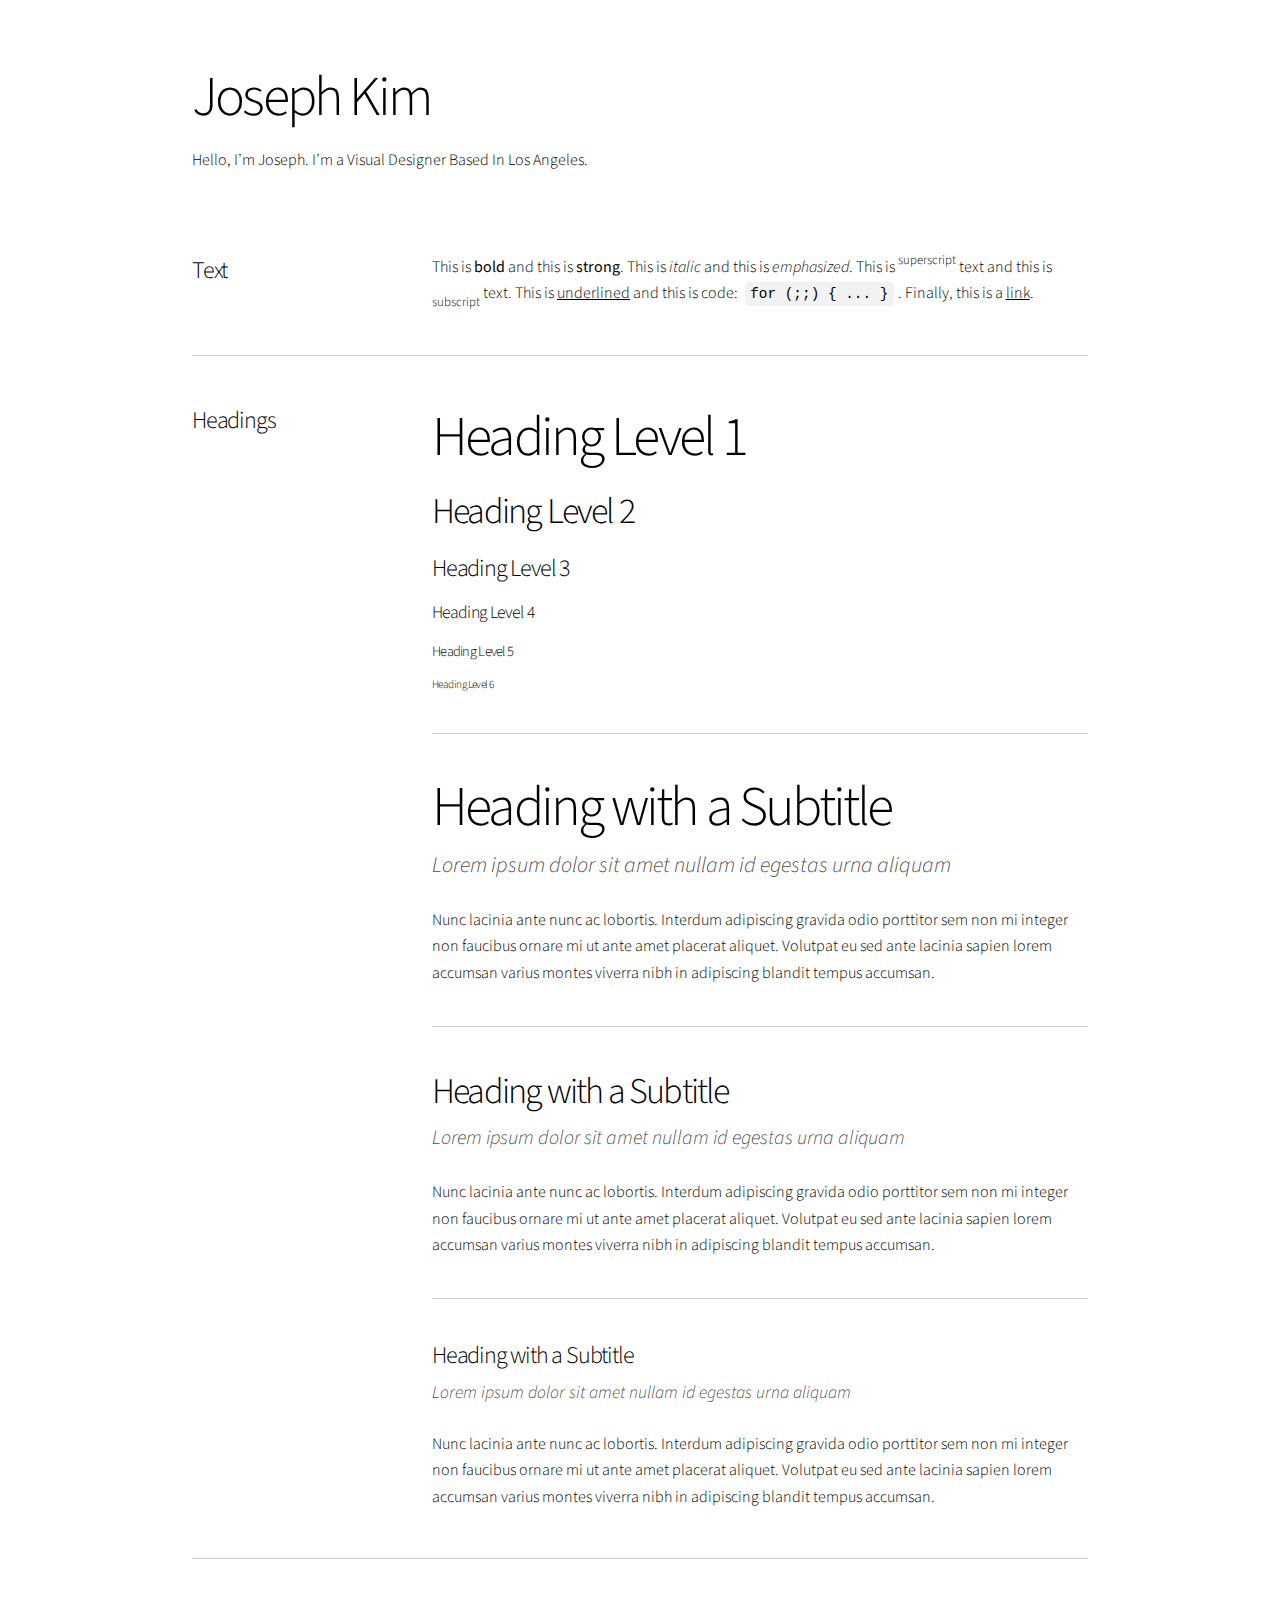
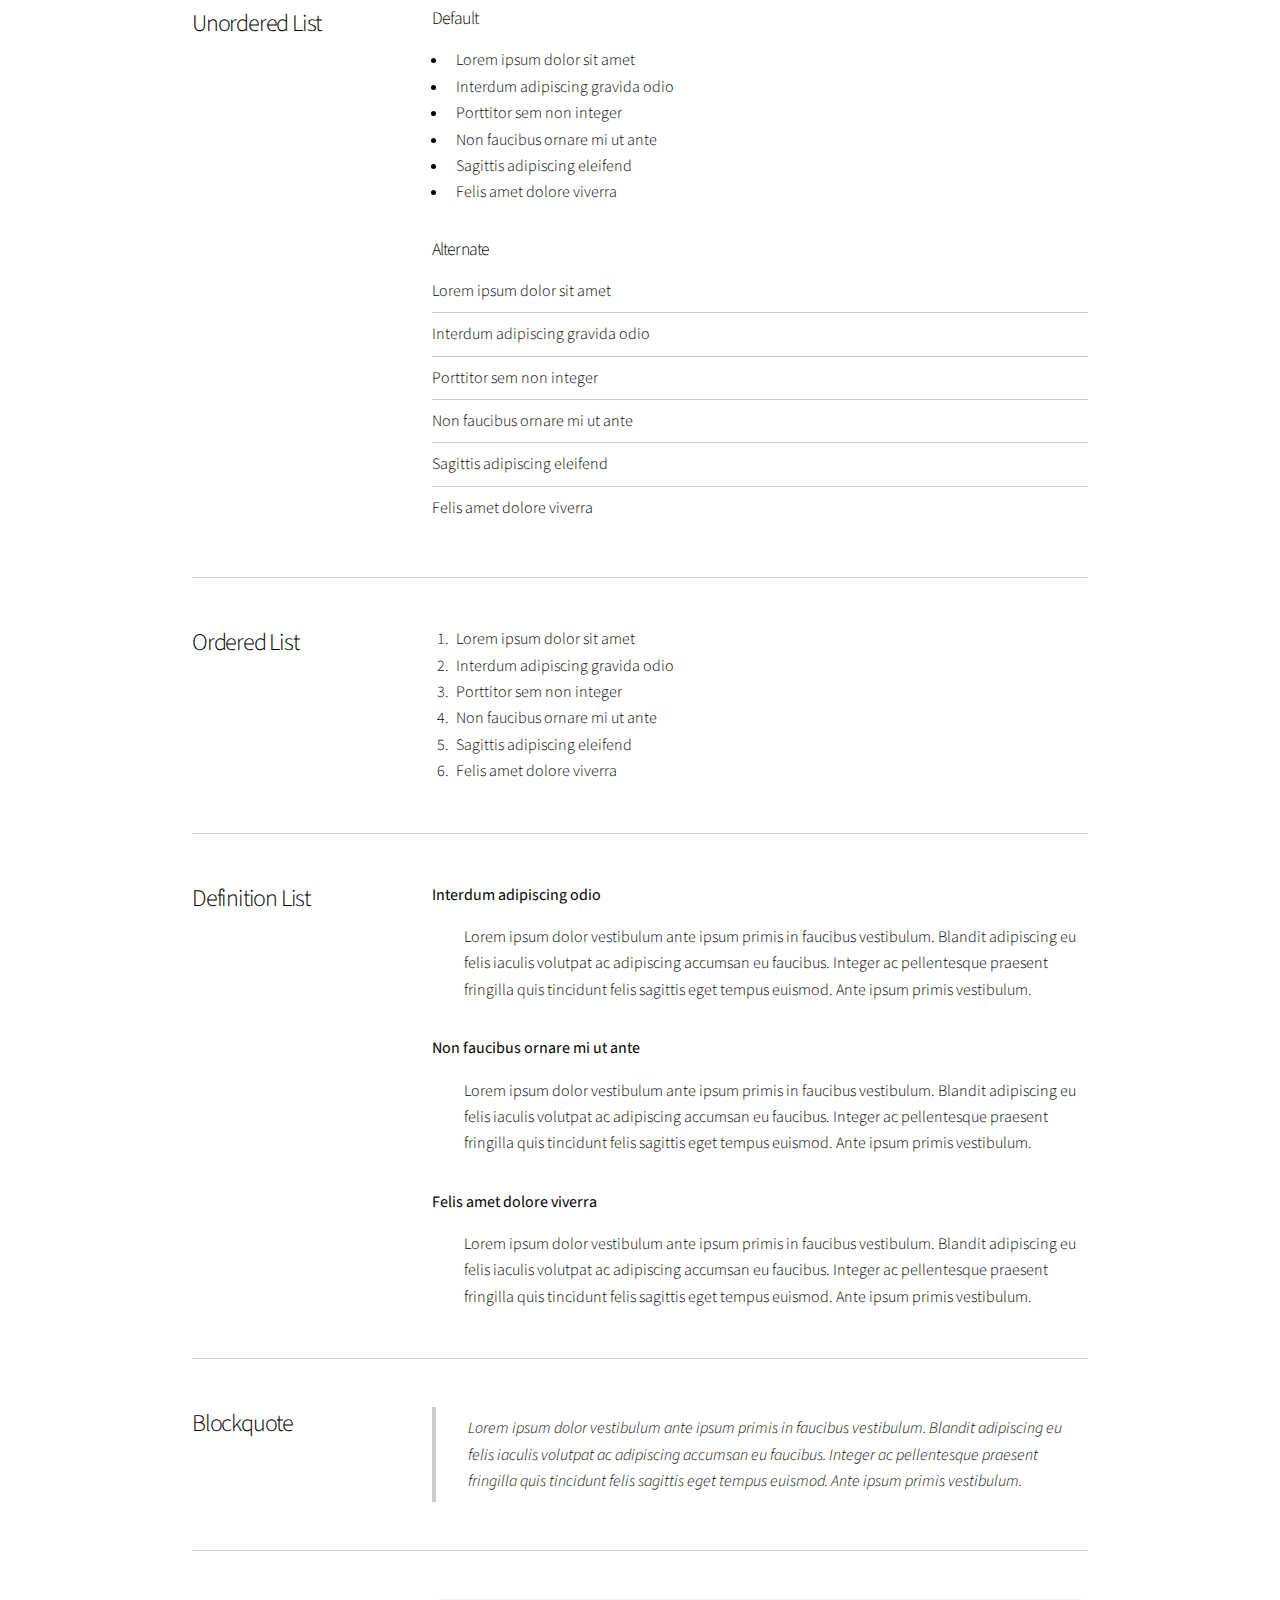
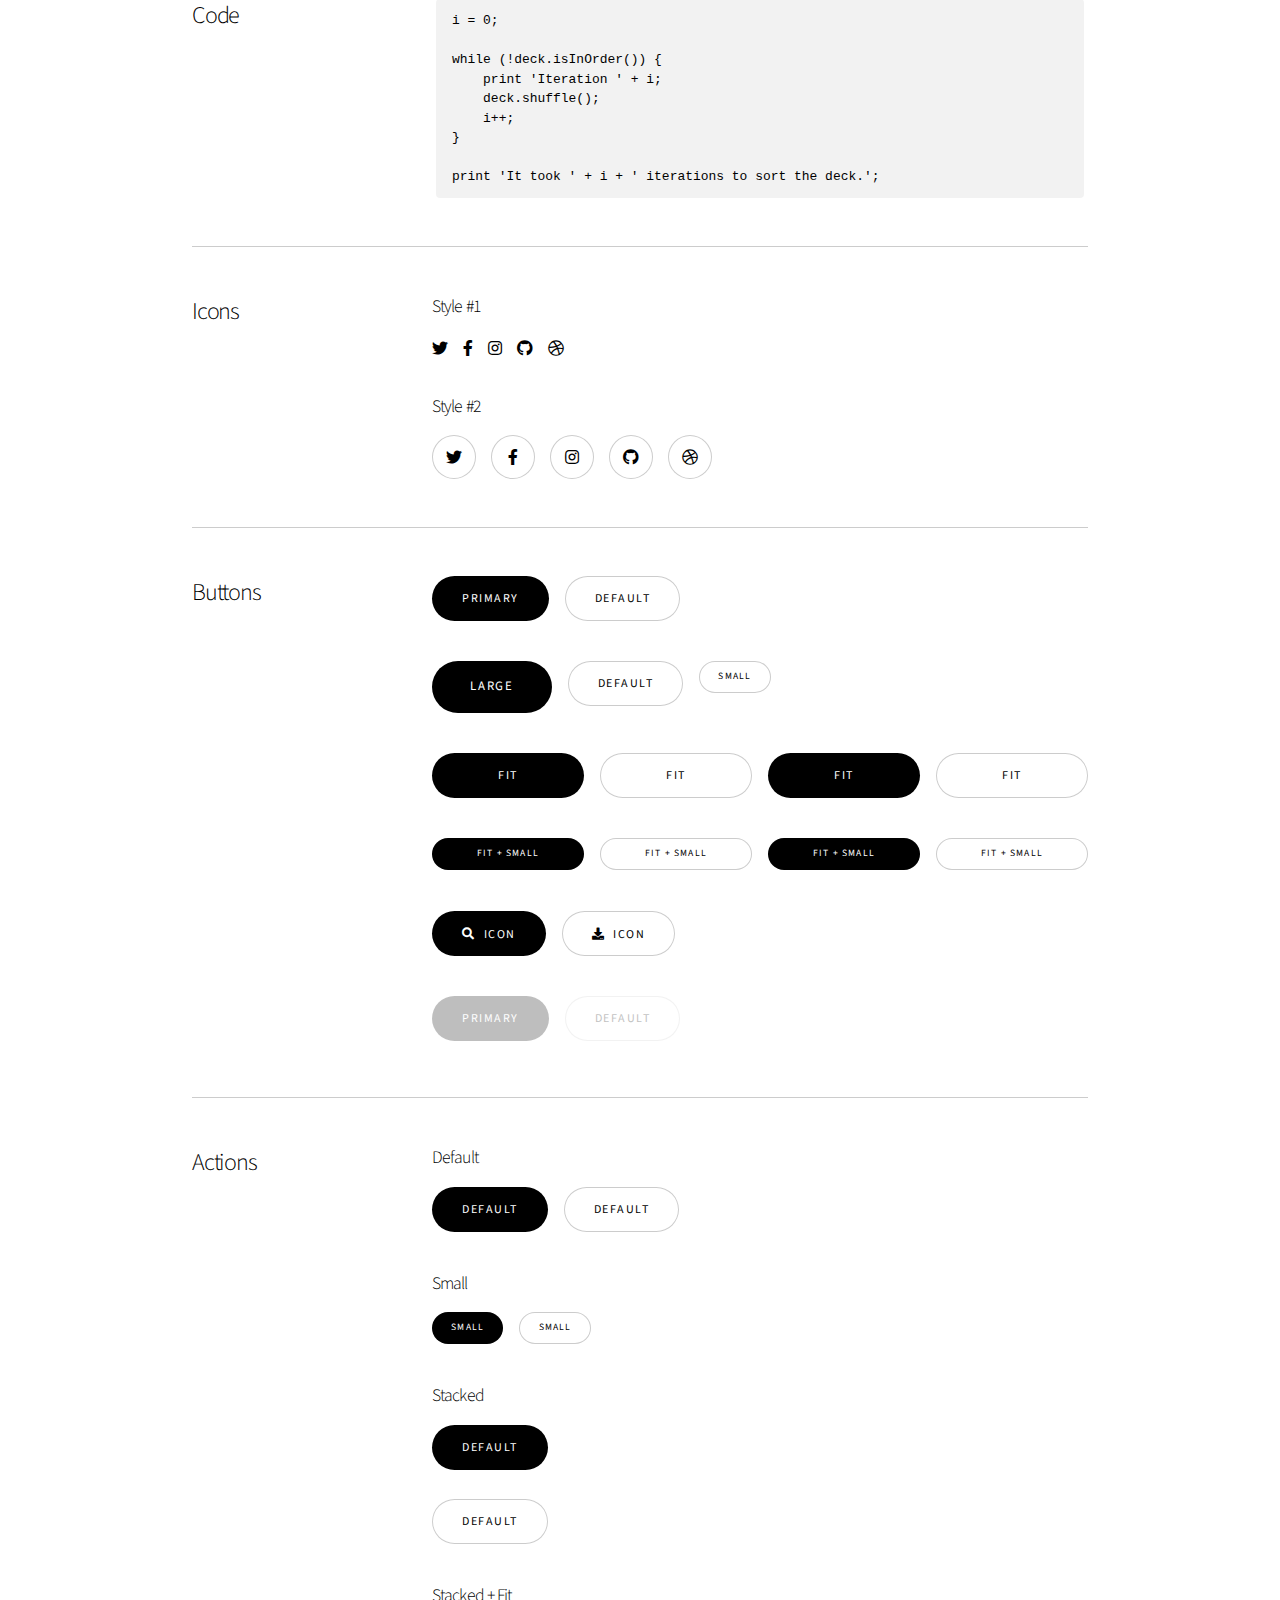
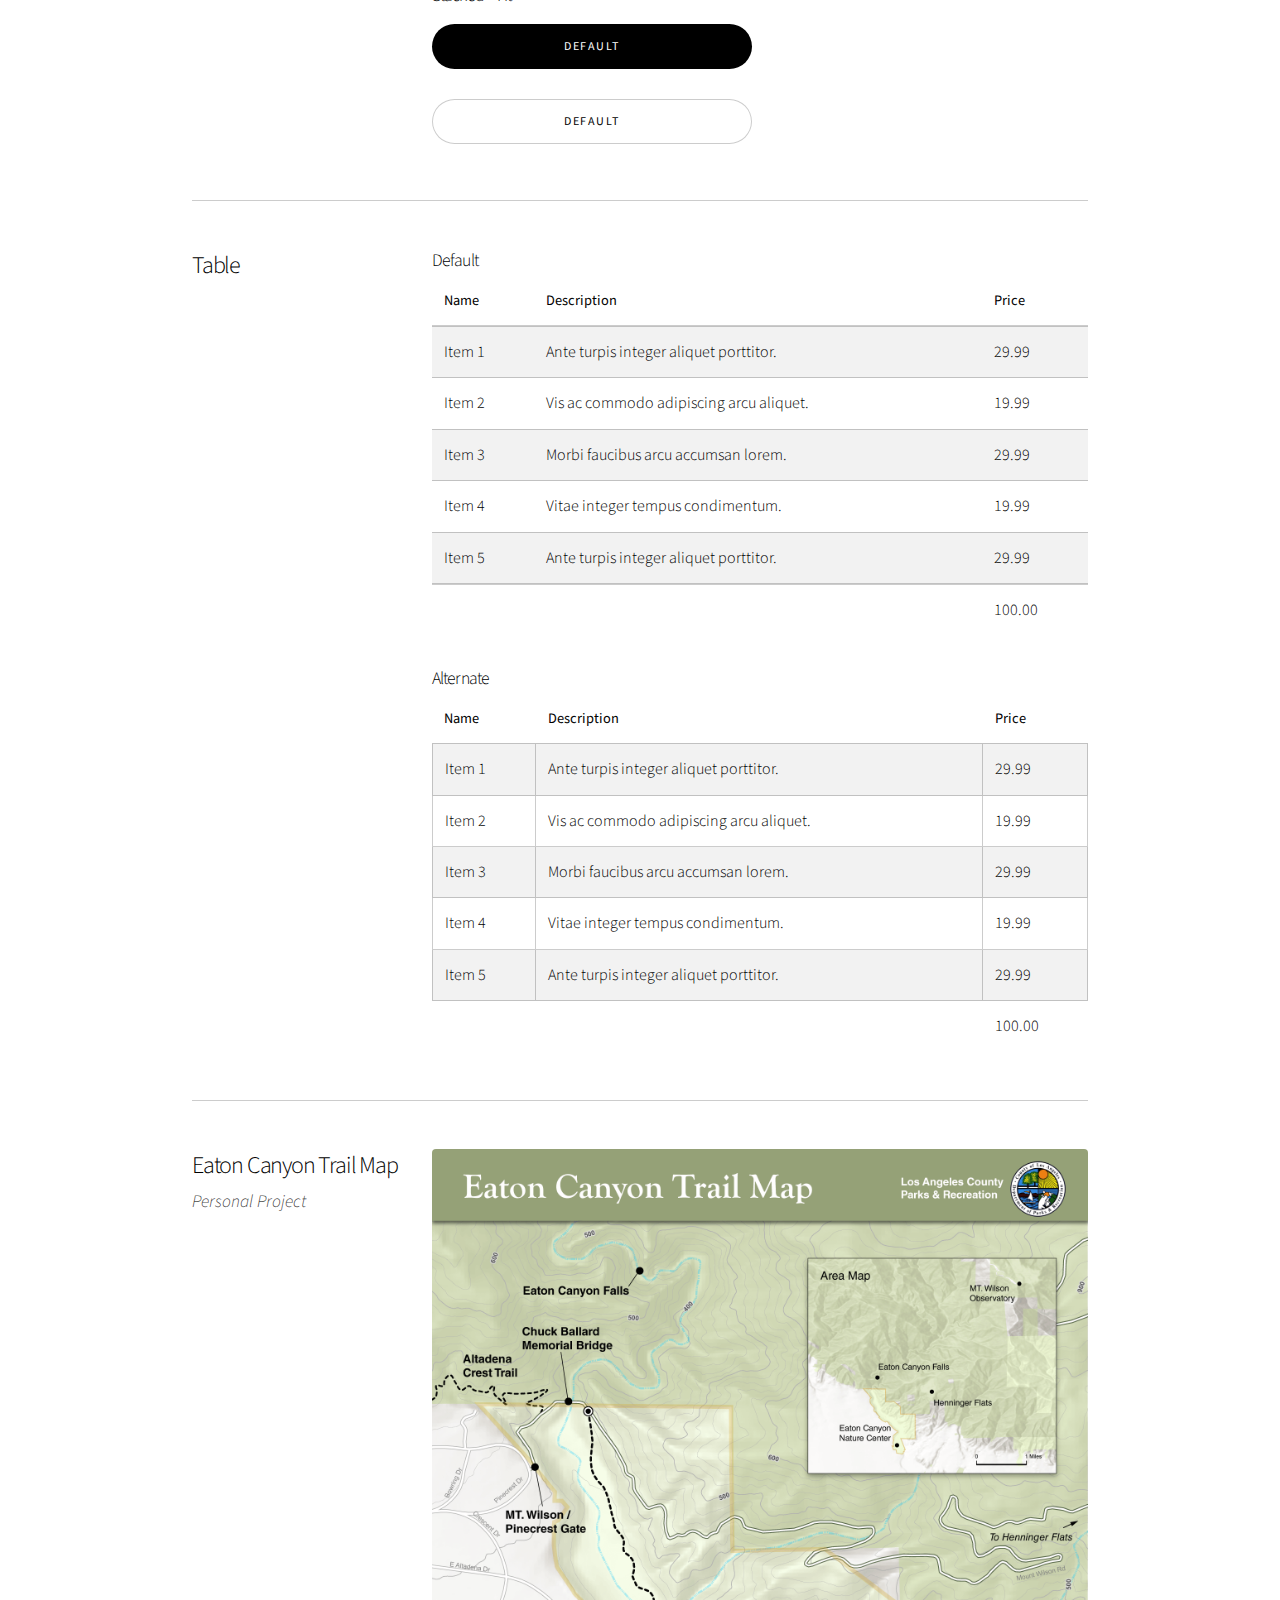
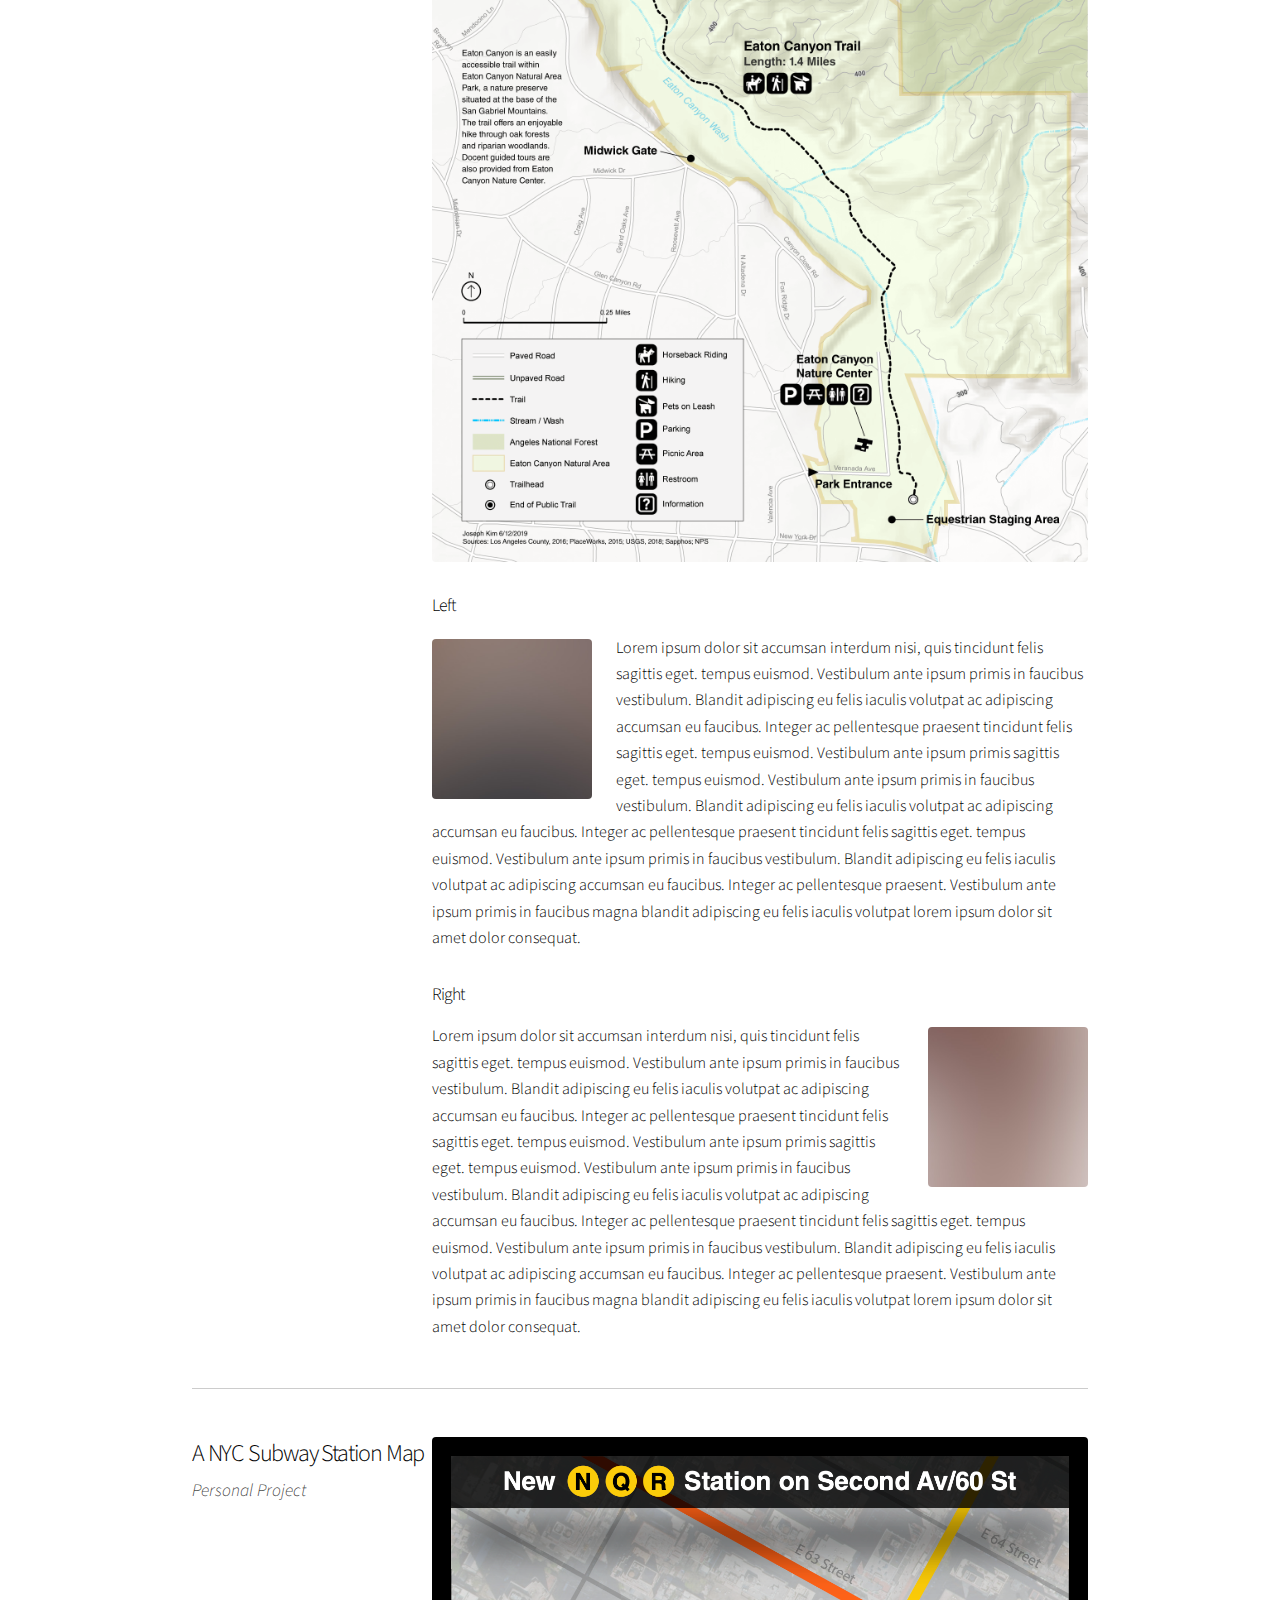
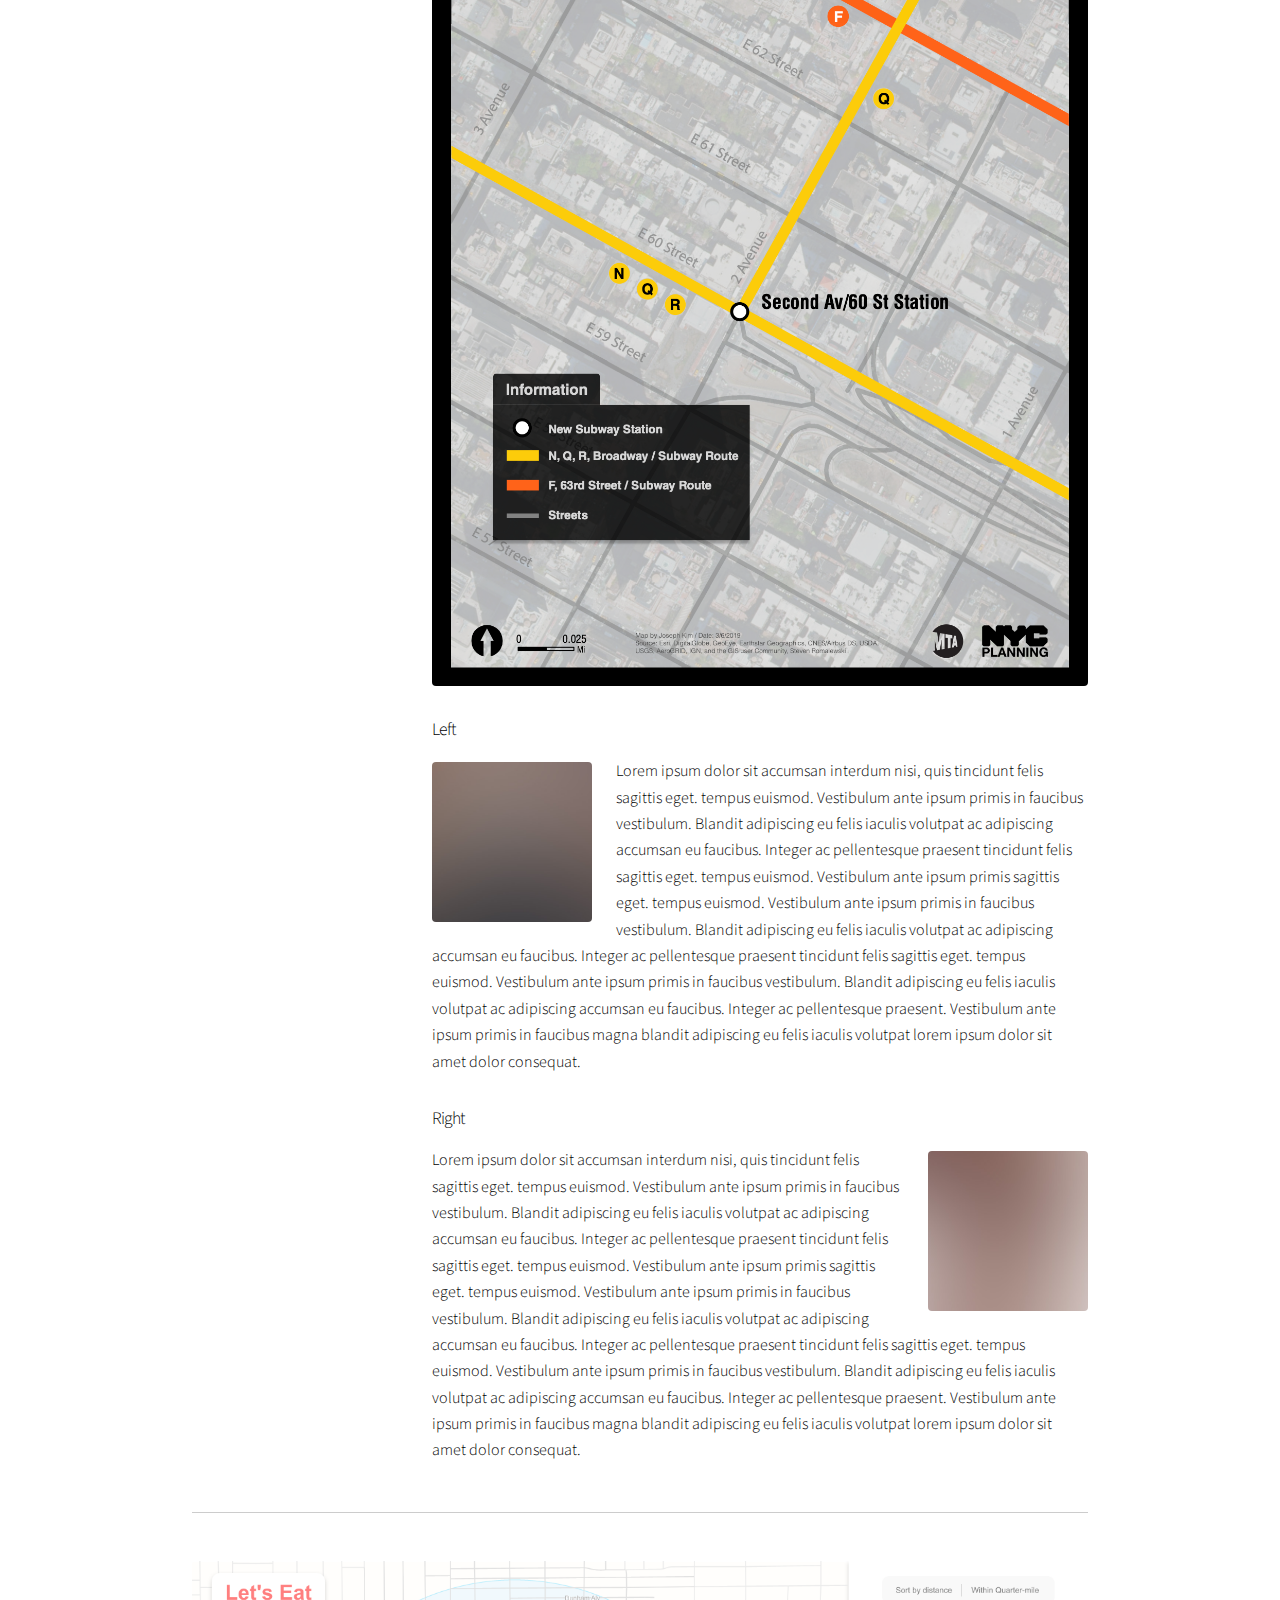
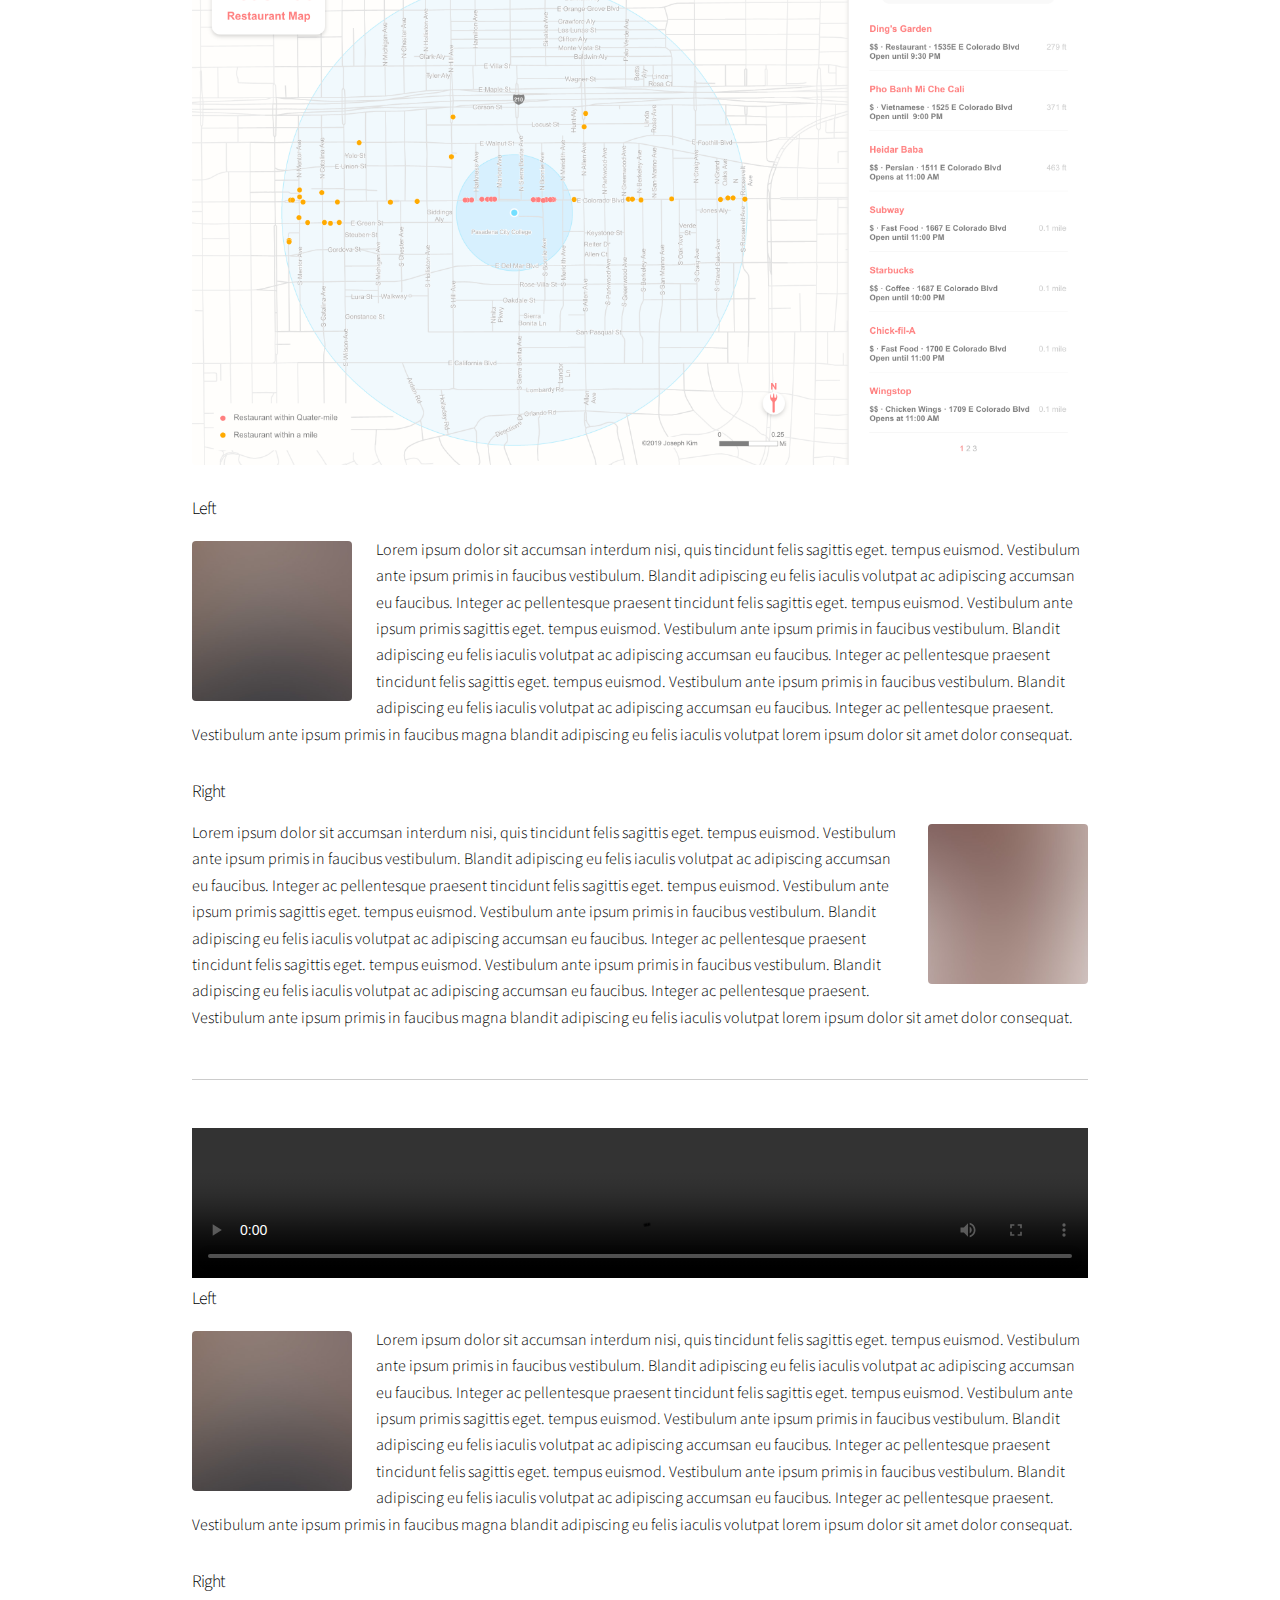
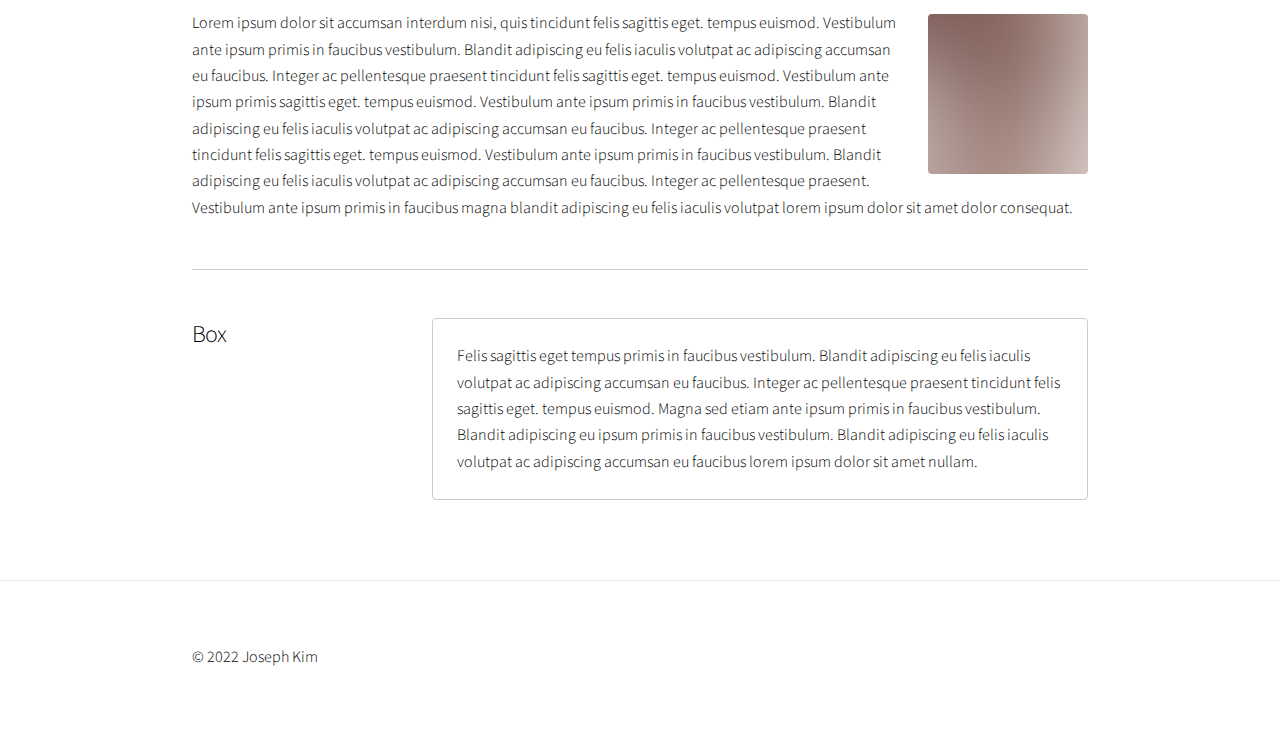
==== index.html @ 6fa75245 "update" ====
<!DOCTYPE HTML>
<!--
	Story by HTML5 UP
	html5up.net | @ajlkn
	Free for personal and commercial use under the CCA 3.0 license (html5up.net/license)
-->
<html>
	<head>
		<title>Joseph Kim</title>
		<meta charset="utf-8" />
		<meta name="viewport" content="width=device-width, initial-scale=1, user-scalable=no" />
		<link rel="stylesheet" href="assets/css/main.css" />
		<noscript><link rel="stylesheet" href="assets/css/noscript.css" /></noscript>
	</head>
	<body class="is-preload">

		<!-- Wrapper -->
			<div id="wrapper" class="divided">
				<!-- Seven -->
					<section class="wrapper style1 align-left">
						<div class="inner">
							<h1>Joseph Kim</h1>
							<p>Hello, I’m Joseph. I’m a Visual Designer Based In Los Angeles.</p>
							<div class="index align-left">

								<!-- Text -->
									<section>
										<header>
											<h3>Text</h3>
										</header>
										<div class="content">

											<p>This is <b>bold</b> and this is <strong>strong</strong>. This is <i>italic</i> and this is <em>emphasized</em>.
											This is <sup>superscript</sup> text and this is <sub>subscript</sub> text.
											This is <u>underlined</u> and this is code: <code>for (;;) { ... }</code>.
											Finally, this is a <a href="#">link</a>.</p>

										</div>
									</section>

								<!-- Heading -->
									<section>
										<header>
											<h3>Headings</h3>
										</header>
										<div class="content">

											<h1>Heading Level 1</h1>
											<h2>Heading Level 2</h2>
											<h3>Heading Level 3</h3>
											<h4>Heading Level 4</h4>
											<h5>Heading Level 5</h5>
											<h6>Heading Level 6</h6>

											<hr>

											<header>
												<h1>Heading with a Subtitle</h1>
												<p>Lorem ipsum dolor sit amet nullam id egestas urna aliquam</p>
											</header>
											<p>Nunc lacinia ante nunc ac lobortis. Interdum adipiscing gravida odio porttitor sem non mi integer non faucibus ornare mi ut ante amet placerat aliquet. Volutpat eu sed ante lacinia sapien lorem accumsan varius montes viverra nibh in adipiscing blandit tempus accumsan.</p>

											<hr>

											<header>
												<h2>Heading with a Subtitle</h2>
												<p>Lorem ipsum dolor sit amet nullam id egestas urna aliquam</p>
											</header>
											<p>Nunc lacinia ante nunc ac lobortis. Interdum adipiscing gravida odio porttitor sem non mi integer non faucibus ornare mi ut ante amet placerat aliquet. Volutpat eu sed ante lacinia sapien lorem accumsan varius montes viverra nibh in adipiscing blandit tempus accumsan.</p>

											<hr>

											<header>
												<h3>Heading with a Subtitle</h3>
												<p>Lorem ipsum dolor sit amet nullam id egestas urna aliquam</p>
											</header>
											<p>Nunc lacinia ante nunc ac lobortis. Interdum adipiscing gravida odio porttitor sem non mi integer non faucibus ornare mi ut ante amet placerat aliquet. Volutpat eu sed ante lacinia sapien lorem accumsan varius montes viverra nibh in adipiscing blandit tempus accumsan.</p>

										</div>
									</section>

								<!-- Unordered List -->
									<section>
										<header>
											<h3>Unordered List</h3>
										</header>
										<div class="content">

											<h4>Default</h4>
											<ul>
												<li>Lorem ipsum dolor sit amet</li>
												<li>Interdum adipiscing gravida odio</li>
												<li>Porttitor sem non integer</li>
												<li>Non faucibus ornare mi ut ante</li>
												<li>Sagittis adipiscing eleifend</li>
												<li>Felis amet dolore viverra</li>
											</ul>

											<h4>Alternate</h4>
											<ul class="alt">
												<li>Lorem ipsum dolor sit amet</li>
												<li>Interdum adipiscing gravida odio</li>
												<li>Porttitor sem non integer</li>
												<li>Non faucibus ornare mi ut ante</li>
												<li>Sagittis adipiscing eleifend</li>
												<li>Felis amet dolore viverra</li>
											</ul>

										</div>
									</section>

								<!-- Ordered List -->
									<section>
										<header>
											<h3>Ordered List</h3>
										</header>
										<div class="content">

											<ol>
												<li>Lorem ipsum dolor sit amet</li>
												<li>Interdum adipiscing gravida odio</li>
												<li>Porttitor sem non integer</li>
												<li>Non faucibus ornare mi ut ante</li>
												<li>Sagittis adipiscing eleifend</li>
												<li>Felis amet dolore viverra</li>
											</ol>

										</div>
									</section>

								<!-- Definition List -->
									<section>
										<header>
											<h3>Definition List</h3>
										</header>
										<div class="content">

											<dl>
												<dt>Interdum adipiscing odio</dt>
												<dd>
													<p>Lorem ipsum dolor vestibulum ante ipsum primis in faucibus vestibulum. Blandit adipiscing eu felis iaculis volutpat ac adipiscing accumsan eu faucibus. Integer ac pellentesque praesent fringilla quis tincidunt felis sagittis eget tempus euismod. Ante ipsum primis vestibulum.</p>
												</dd>
												<dt>Non faucibus ornare mi ut ante</dt>
												<dd>
													<p>Lorem ipsum dolor vestibulum ante ipsum primis in faucibus vestibulum. Blandit adipiscing eu felis iaculis volutpat ac adipiscing accumsan eu faucibus. Integer ac pellentesque praesent fringilla quis tincidunt felis sagittis eget tempus euismod. Ante ipsum primis vestibulum.</p>
												</dd>
												<dt>Felis amet dolore viverra</dt>
												<dd>
													<p>Lorem ipsum dolor vestibulum ante ipsum primis in faucibus vestibulum. Blandit adipiscing eu felis iaculis volutpat ac adipiscing accumsan eu faucibus. Integer ac pellentesque praesent fringilla quis tincidunt felis sagittis eget tempus euismod. Ante ipsum primis vestibulum.</p>
												</dd>
											</dl>

										</div>
									</section>

								<!-- Blockquote -->
									<section>
										<header>
											<h3>Blockquote</h3>
										</header>
										<div class="content">

											<blockquote>Lorem ipsum dolor vestibulum ante ipsum primis in faucibus vestibulum. Blandit adipiscing eu felis iaculis volutpat ac adipiscing accumsan eu faucibus. Integer ac pellentesque praesent fringilla quis tincidunt felis sagittis eget tempus euismod. Ante ipsum primis vestibulum.</blockquote>

										</div>
									</section>

								<!-- Code -->
									<section>
										<header>
											<h3>Code</h3>
										</header>
										<div class="content">

											<pre><code>i = 0;

while (!deck.isInOrder()) {
    print 'Iteration ' + i;
    deck.shuffle();
    i++;
}

print 'It took ' + i + ' iterations to sort the deck.';
</code></pre>

										</div>
									</section>

								<!-- Icons -->
									<section>
										<header>
											<h3>Icons</h3>
										</header>
										<div class="content">

											<h4>Style #1</h4>
											<ul class="icons">
												<li><a href="#" class="icon brands style1 fa-twitter"><span class="label">Twitter</span></a></li>
												<li><a href="#" class="icon brands style1 fa-facebook-f"><span class="label">Facebook</span></a></li>
												<li><a href="#" class="icon brands style1 fa-instagram"><span class="label">Instagram</span></a></li>
												<li><a href="#" class="icon brands style1 fa-github"><span class="label">Github</span></a></li>
												<li><a href="#" class="icon brands style1 fa-dribbble"><span class="label">Dribbble</span></a></li>
											</ul>

											<h4>Style #2</h4>
											<ul class="icons">
												<li><a href="#" class="icon brands style2 fa-twitter"><span class="label">Twitter</span></a></li>
												<li><a href="#" class="icon brands style2 fa-facebook-f"><span class="label">Facebook</span></a></li>
												<li><a href="#" class="icon brands style2 fa-instagram"><span class="label">Instagram</span></a></li>
												<li><a href="#" class="icon brands style2 fa-github"><span class="label">Github</span></a></li>
												<li><a href="#" class="icon brands style2 fa-dribbble"><span class="label">Dribbble</span></a></li>
											</ul>

										</div>
									</section>

								<!-- Buttons -->
									<section>
										<header>
											<h3>Buttons</h3>
										</header>
										<div class="content">

											<ul class="actions">
												<li><a href="#" class="button primary">Primary</a></li>
												<li><a href="#" class="button">Default</a></li>
											</ul>
											<ul class="actions">
												<li><a href="#" class="button primary large">Large</a></li>
												<li><a href="#" class="button">Default</a></li>
												<li><a href="#" class="button small">Small</a></li>
											</ul>
											<ul class="actions fit">
												<li><a href="#" class="button primary fit">Fit</a></li>
												<li><a href="#" class="button fit">Fit</a></li>
												<li><a href="#" class="button primary fit">Fit</a></li>
												<li><a href="#" class="button fit">Fit</a></li>
											</ul>
											<ul class="actions fit small">
												<li><a href="#" class="button primary fit small">Fit + Small</a></li>
												<li><a href="#" class="button fit small">Fit + Small</a></li>
												<li><a href="#" class="button primary fit small">Fit + Small</a></li>
												<li><a href="#" class="button fit small">Fit + Small</a></li>
											</ul>
											<ul class="actions">
												<li><a href="#" class="button primary icon solid fa-search">Icon</a></li>
												<li><a href="#" class="button icon solid fa-download">Icon</a></li>
											</ul>
											<ul class="actions">
												<li><span class="button primary disabled">Primary</span></li>
												<li><span class="button disabled">Default</span></li>
											</ul>

										</div>
									</section>

								<!-- Actions -->
									<section>
										<header>
											<h3>Actions</h3>
										</header>
										<div class="content">

											<h4>Default</h4>
											<ul class="actions">
												<li><a href="#" class="button primary">Default</a></li>
												<li><a href="#" class="button">Default</a></li>
											</ul>

											<h4>Small</h4>
											<ul class="actions small">
												<li><a href="#" class="button primary small">Small</a></li>
												<li><a href="#" class="button small">Small</a></li>
											</ul>

											<h4>Stacked</h4>
											<ul class="actions stacked">
												<li><a href="#" class="button primary">Default</a></li>
												<li><a href="#" class="button">Default</a></li>
											</ul>

											<h4>Stacked + Fit</h4>
											<ul class="actions stacked">
												<li><a href="#" class="button primary fit">Default</a></li>
												<li><a href="#" class="button fit">Default</a></li>
											</ul>

										</div>
									</section>
								<!-- Table -->
									<section>
										<header>
											<h3>Table</h3>
										</header>
										<div class="content">

											<h4>Default</h4>
											<div class="table-wrapper">
												<table>
													<thead>
														<tr>
															<th>Name</th>
															<th>Description</th>
															<th>Price</th>
														</tr>
													</thead>
													<tbody>
														<tr>
															<td>Item 1</td>
															<td>Ante turpis integer aliquet porttitor.</td>
															<td>29.99</td>
														</tr>
														<tr>
															<td>Item 2</td>
															<td>Vis ac commodo adipiscing arcu aliquet.</td>
															<td>19.99</td>
														</tr>
														<tr>
															<td>Item 3</td>
															<td> Morbi faucibus arcu accumsan lorem.</td>
															<td>29.99</td>
														</tr>
														<tr>
															<td>Item 4</td>
															<td>Vitae integer tempus condimentum.</td>
															<td>19.99</td>
														</tr>
														<tr>
															<td>Item 5</td>
															<td>Ante turpis integer aliquet porttitor.</td>
															<td>29.99</td>
														</tr>
													</tbody>
													<tfoot>
														<tr>
															<td colspan="2"></td>
															<td>100.00</td>
														</tr>
													</tfoot>
												</table>
											</div>

											<h4>Alternate</h4>
											<div class="table-wrapper">
												<table class="alt">
													<thead>
														<tr>
															<th>Name</th>
															<th>Description</th>
															<th>Price</th>
														</tr>
													</thead>
													<tbody>
														<tr>
															<td>Item 1</td>
															<td>Ante turpis integer aliquet porttitor.</td>
															<td>29.99</td>
														</tr>
														<tr>
															<td>Item 2</td>
															<td>Vis ac commodo adipiscing arcu aliquet.</td>
															<td>19.99</td>
														</tr>
														<tr>
															<td>Item 3</td>
															<td> Morbi faucibus arcu accumsan lorem.</td>
															<td>29.99</td>
														</tr>
														<tr>
															<td>Item 4</td>
															<td>Vitae integer tempus condimentum.</td>
															<td>19.99</td>
														</tr>
														<tr>
															<td>Item 5</td>
															<td>Ante turpis integer aliquet porttitor.</td>
															<td>29.99</td>
														</tr>
													</tbody>
													<tfoot>
														<tr>
															<td colspan="2"></td>
															<td>100.00</td>
														</tr>
													</tfoot>
												</table>
											</div>

										</div>
									</section>

								<!-- Images 1 -->
									<section>
										<header>
											<h3>Eaton Canyon Trail Map</h3>
											<p>Personal Project</p>
										</header>
										<div class="content">
											<span class="image fit"><img src="images/Eaton_Canyon.png" alt=""></span>

											<h4>Left</h4>
											<p><span class="image left"><img src="images/pic01.jpg" alt=""></span>Lorem ipsum dolor sit accumsan interdum nisi, quis tincidunt felis sagittis eget. tempus euismod. Vestibulum ante ipsum primis in faucibus vestibulum. Blandit adipiscing eu felis iaculis volutpat ac adipiscing accumsan eu faucibus. Integer ac pellentesque praesent tincidunt felis sagittis eget. tempus euismod. Vestibulum ante ipsum primis sagittis eget. tempus euismod. Vestibulum ante ipsum primis in faucibus vestibulum. Blandit adipiscing eu felis iaculis volutpat ac adipiscing accumsan eu faucibus. Integer ac pellentesque praesent tincidunt felis sagittis eget. tempus euismod. Vestibulum ante ipsum primis in faucibus vestibulum. Blandit adipiscing eu felis iaculis volutpat ac adipiscing accumsan eu faucibus. Integer ac pellentesque praesent. Vestibulum ante ipsum primis in faucibus magna blandit adipiscing eu felis iaculis volutpat lorem ipsum dolor sit amet dolor consequat.</p>

											<h4>Right</h4>
											<p><span class="image right"><img src="images/pic02.jpg" alt=""></span>Lorem ipsum dolor sit accumsan interdum nisi, quis tincidunt felis sagittis eget. tempus euismod. Vestibulum ante ipsum primis in faucibus vestibulum. Blandit adipiscing eu felis iaculis volutpat ac adipiscing accumsan eu faucibus. Integer ac pellentesque praesent tincidunt felis sagittis eget. tempus euismod. Vestibulum ante ipsum primis sagittis eget. tempus euismod. Vestibulum ante ipsum primis in faucibus vestibulum. Blandit adipiscing eu felis iaculis volutpat ac adipiscing accumsan eu faucibus. Integer ac pellentesque praesent tincidunt felis sagittis eget. tempus euismod. Vestibulum ante ipsum primis in faucibus vestibulum. Blandit adipiscing eu felis iaculis volutpat ac adipiscing accumsan eu faucibus. Integer ac pellentesque praesent. Vestibulum ante ipsum primis in faucibus magna blandit adipiscing eu felis iaculis volutpat lorem ipsum dolor sit amet dolor consequat.</p>
										</div>
									</section>
									<!-- Images 2 -->
									<section>
										<header>
											<h3>A NYC Subway Station Map</h3>
											<p>Personal Project</p>
										</header>
										<div class="content">
											<span class="image fit"><img src="images/NYC_Subyway.png" alt=""></span>

											<h4>Left</h4>
											<p><span class="image left"><img src="images/pic01.jpg" alt=""></span>Lorem ipsum dolor sit accumsan interdum nisi, quis tincidunt felis sagittis eget. tempus euismod. Vestibulum ante ipsum primis in faucibus vestibulum. Blandit adipiscing eu felis iaculis volutpat ac adipiscing accumsan eu faucibus. Integer ac pellentesque praesent tincidunt felis sagittis eget. tempus euismod. Vestibulum ante ipsum primis sagittis eget. tempus euismod. Vestibulum ante ipsum primis in faucibus vestibulum. Blandit adipiscing eu felis iaculis volutpat ac adipiscing accumsan eu faucibus. Integer ac pellentesque praesent tincidunt felis sagittis eget. tempus euismod. Vestibulum ante ipsum primis in faucibus vestibulum. Blandit adipiscing eu felis iaculis volutpat ac adipiscing accumsan eu faucibus. Integer ac pellentesque praesent. Vestibulum ante ipsum primis in faucibus magna blandit adipiscing eu felis iaculis volutpat lorem ipsum dolor sit amet dolor consequat.</p>

											<h4>Right</h4>
											<p><span class="image right"><img src="images/pic02.jpg" alt=""></span>Lorem ipsum dolor sit accumsan interdum nisi, quis tincidunt felis sagittis eget. tempus euismod. Vestibulum ante ipsum primis in faucibus vestibulum. Blandit adipiscing eu felis iaculis volutpat ac adipiscing accumsan eu faucibus. Integer ac pellentesque praesent tincidunt felis sagittis eget. tempus euismod. Vestibulum ante ipsum primis sagittis eget. tempus euismod. Vestibulum ante ipsum primis in faucibus vestibulum. Blandit adipiscing eu felis iaculis volutpat ac adipiscing accumsan eu faucibus. Integer ac pellentesque praesent tincidunt felis sagittis eget. tempus euismod. Vestibulum ante ipsum primis in faucibus vestibulum. Blandit adipiscing eu felis iaculis volutpat ac adipiscing accumsan eu faucibus. Integer ac pellentesque praesent. Vestibulum ante ipsum primis in faucibus magna blandit adipiscing eu felis iaculis volutpat lorem ipsum dolor sit amet dolor consequat.</p>
										</div>
									</section>
									<!-- Images 3 -->
									<section>
										<div class="content">
											<span class="image fit"><img src="images/Lets_Eat.png" alt=""></span>

											<h4>Left</h4>
											<p><span class="image left"><img src="images/pic01.jpg" alt=""></span>Lorem ipsum dolor sit accumsan interdum nisi, quis tincidunt felis sagittis eget. tempus euismod. Vestibulum ante ipsum primis in faucibus vestibulum. Blandit adipiscing eu felis iaculis volutpat ac adipiscing accumsan eu faucibus. Integer ac pellentesque praesent tincidunt felis sagittis eget. tempus euismod. Vestibulum ante ipsum primis sagittis eget. tempus euismod. Vestibulum ante ipsum primis in faucibus vestibulum. Blandit adipiscing eu felis iaculis volutpat ac adipiscing accumsan eu faucibus. Integer ac pellentesque praesent tincidunt felis sagittis eget. tempus euismod. Vestibulum ante ipsum primis in faucibus vestibulum. Blandit adipiscing eu felis iaculis volutpat ac adipiscing accumsan eu faucibus. Integer ac pellentesque praesent. Vestibulum ante ipsum primis in faucibus magna blandit adipiscing eu felis iaculis volutpat lorem ipsum dolor sit amet dolor consequat.</p>

											<h4>Right</h4>
											<p><span class="image right"><img src="images/pic02.jpg" alt=""></span>Lorem ipsum dolor sit accumsan interdum nisi, quis tincidunt felis sagittis eget. tempus euismod. Vestibulum ante ipsum primis in faucibus vestibulum. Blandit adipiscing eu felis iaculis volutpat ac adipiscing accumsan eu faucibus. Integer ac pellentesque praesent tincidunt felis sagittis eget. tempus euismod. Vestibulum ante ipsum primis sagittis eget. tempus euismod. Vestibulum ante ipsum primis in faucibus vestibulum. Blandit adipiscing eu felis iaculis volutpat ac adipiscing accumsan eu faucibus. Integer ac pellentesque praesent tincidunt felis sagittis eget. tempus euismod. Vestibulum ante ipsum primis in faucibus vestibulum. Blandit adipiscing eu felis iaculis volutpat ac adipiscing accumsan eu faucibus. Integer ac pellentesque praesent. Vestibulum ante ipsum primis in faucibus magna blandit adipiscing eu felis iaculis volutpat lorem ipsum dolor sit amet dolor consequat.</p>
										</div>
									</section>
									<!-- Images 4 -->
									<section>
										<div class="content">
											<video controls autoplay>
												<source src="images/airline.mp4" type="video/mp4">
											  Your browser does not support the video tag.
											  </video>
											<span class="fit"></span>

											<h4>Left</h4>
											<p><span class="image left"><img src="images/pic01.jpg" alt=""></span>Lorem ipsum dolor sit accumsan interdum nisi, quis tincidunt felis sagittis eget. tempus euismod. Vestibulum ante ipsum primis in faucibus vestibulum. Blandit adipiscing eu felis iaculis volutpat ac adipiscing accumsan eu faucibus. Integer ac pellentesque praesent tincidunt felis sagittis eget. tempus euismod. Vestibulum ante ipsum primis sagittis eget. tempus euismod. Vestibulum ante ipsum primis in faucibus vestibulum. Blandit adipiscing eu felis iaculis volutpat ac adipiscing accumsan eu faucibus. Integer ac pellentesque praesent tincidunt felis sagittis eget. tempus euismod. Vestibulum ante ipsum primis in faucibus vestibulum. Blandit adipiscing eu felis iaculis volutpat ac adipiscing accumsan eu faucibus. Integer ac pellentesque praesent. Vestibulum ante ipsum primis in faucibus magna blandit adipiscing eu felis iaculis volutpat lorem ipsum dolor sit amet dolor consequat.</p>

											<h4>Right</h4>
											<p><span class="image right"><img src="images/pic02.jpg" alt=""></span>Lorem ipsum dolor sit accumsan interdum nisi, quis tincidunt felis sagittis eget. tempus euismod. Vestibulum ante ipsum primis in faucibus vestibulum. Blandit adipiscing eu felis iaculis volutpat ac adipiscing accumsan eu faucibus. Integer ac pellentesque praesent tincidunt felis sagittis eget. tempus euismod. Vestibulum ante ipsum primis sagittis eget. tempus euismod. Vestibulum ante ipsum primis in faucibus vestibulum. Blandit adipiscing eu felis iaculis volutpat ac adipiscing accumsan eu faucibus. Integer ac pellentesque praesent tincidunt felis sagittis eget. tempus euismod. Vestibulum ante ipsum primis in faucibus vestibulum. Blandit adipiscing eu felis iaculis volutpat ac adipiscing accumsan eu faucibus. Integer ac pellentesque praesent. Vestibulum ante ipsum primis in faucibus magna blandit adipiscing eu felis iaculis volutpat lorem ipsum dolor sit amet dolor consequat.</p>
										</div>
									</section>		
								<!-- Box -->
									<section>
										<header>
											<h3>Box</h3>
										</header>
										<div class="content">

											<div class="box">
												<p>Felis sagittis eget tempus primis in faucibus vestibulum. Blandit adipiscing eu felis iaculis volutpat ac adipiscing accumsan eu faucibus. Integer ac pellentesque praesent tincidunt felis sagittis eget. tempus euismod. Magna sed etiam ante ipsum primis in faucibus vestibulum. Blandit adipiscing eu ipsum primis in faucibus vestibulum. Blandit adipiscing eu felis iaculis volutpat ac adipiscing accumsan eu faucibus lorem ipsum dolor sit amet nullam.</p>
											</div>

										</div>
									</section>
							</div>
						</div>
					</section>

				<!-- Footer -->
					<footer class="wrapper style1 align-left">
						<div class="inner">
							<p>&copy; 2022 Joseph Kim</p>
						</div>
					</footer>

			</div>

		<!-- Scripts -->
			<script src="assets/js/jquery.min.js"></script>
			<script src="assets/js/jquery.scrollex.min.js"></script>
			<script src="assets/js/jquery.scrolly.min.js"></script>
			<script src="assets/js/browser.min.js"></script>
			<script src="assets/js/breakpoints.min.js"></script>
			<script src="assets/js/util.js"></script>
			<script src="assets/js/main.js"></script>

	</body>
</html>
---- assets/css/main.css ----
@import url(fontawesome-all.min.css);
@import url("https://fonts.googleapis.com/css?family=Source+Sans+Pro:300,300i,400,400i");

/*
	Story by HTML5 UP
	html5up.net | @ajlkn
	Free for personal and commercial use under the CCA 3.0 license (html5up.net/license)
*/

html, body, div, span, applet, object,
iframe, h1, h2, h3, h4, h5, h6, p, blockquote,
pre, a, abbr, acronym, address, big, cite,
code, del, dfn, em, img, ins, kbd, q, s, samp,
small, strike, strong, sub, sup, tt, var, b,
u, i, center, dl, dt, dd, ol, ul, li, fieldset,
form, label, legend, table, caption, tbody,
tfoot, thead, tr, th, td, article, aside,
canvas, details, embed, figure, figcaption,
footer, header, hgroup, menu, nav, output, ruby,
section, summary, time, mark, audio, video {
	margin: 0;
	padding: 0;
	border: 0;
	font-size: 100%;
	font: inherit;
	vertical-align: baseline;}

article, aside, details, figcaption, figure,
footer, header, hgroup, menu, nav, section {
	display: block;}

body {
	line-height: 1;
}

ol, ul {
	list-style: none;
}

blockquote, q {
	quotes: none;
}

	blockquote:before, blockquote:after, q:before, q:after {
		content: '';
		content: none;
	}

table {
	border-collapse: collapse;
	border-spacing: 0;
}

body {
	-webkit-text-size-adjust: none;
}

mark {
	background-color: transparent;
	color: inherit;
}

input::-moz-focus-inner {
	border: 0;
	padding: 0;
}

input, select, textarea {
	-moz-appearance: none;
	-webkit-appearance: none;
	-ms-appearance: none;
	appearance: none;
}
video {
	width: 100%;
	height: auto;
  }
  
/* Basic */

	@-ms-viewport {
		width: device-width;
	}

	body {
		-ms-overflow-style: scrollbar;
	}

	@media screen and (max-width: 480px) {

		html, body {
			min-width: 320px;
		}

	}

	html {
		box-sizing: border-box;
	}

	*, *:before, *:after {
		box-sizing: inherit;
	}

	body {
		background: #F5F5F5;
	}

		body.is-preload *, body.is-preload *:before, body.is-preload *:after {
			-moz-animation: none !important;
			-webkit-animation: none !important;
			-ms-animation: none !important;
			animation: none !important;
			-moz-transition: none !important;
			-webkit-transition: none !important;
			-ms-transition: none !important;
			transition: none !important;
		}

/* Type */

	html {
		font-size: 18pt;
	}

		@media screen and (max-width: 1680px) {

			html {
				font-size: 14pt;
			}

		}

		@media screen and (max-width: 1280px) {

			html {
				font-size: 12pt;
			}

		}

		@media screen and (max-width: 736px) {

			html {
				font-size: 11pt;
			}

		}

		@media screen and (max-width: 360px) {

			html {
				font-size: 10pt;
			}

		}

	body {
		background-color: #ffffff;
		color: #000000;
	}

	body, input, select, textarea {
		font-family: "Source Sans Pro", Helvetica, sans-serif;
		font-size: 1rem;
		font-weight: 300;
		line-height: 1.65;
	}

	a {
		-moz-transition: color 0.2s ease-in-out;
		-webkit-transition: color 0.2s ease-in-out;
		-ms-transition: color 0.2s ease-in-out;
		transition: color 0.2s ease-in-out;
		text-decoration: underline;
	}

		a:hover {
			text-decoration: none;
		}

	strong, b {
		font-weight: 400;
	}

	em, i {
		font-style: italic;
	}

	p {
		margin: 0 0 2rem 0;
	}

		p.major {
			font-size: 1.25rem;
		}

	h1, h2, h3, h4, h5, h6 {
		font-weight: 300;
		line-height: 1.375;
		letter-spacing: -0.05em;
		margin: 0 0 1rem 0;
	}

		h1 a, h2 a, h3 a, h4 a, h5 a, h6 a {
			color: inherit;
			text-decoration: none;
		}

	h1 {
		font-size: 3.5rem;
		line-height: 1.2;
	}

	h2 {
		font-size: 2.25rem;
	}

	h3 {
		font-size: 1.5rem;
	}

	h4 {
		font-size: 1.1rem;
	}

	h5 {
		font-size: 0.9rem;
	}

	h6 {
		font-size: 0.7rem;
	}

	sub {
		font-size: 0.8rem;
		position: relative;
		top: 0.5rem;
	}

	sup {
		font-size: 0.8rem;
		position: relative;
		top: -0.5rem;
	}

	blockquote {
		border-left: solid 4px;
		font-style: italic;
		margin: 0 0 2rem 0;
		padding: 0.5rem 0 0.5rem 2rem;
	}

	code {
		border-radius: 4px;
		font-family: "Courier New", monospace;
		font-size: 0.9em;
		margin: 0 0.25rem;
		padding: 0.25rem 0.325rem;
	}

	pre {
		-webkit-overflow-scrolling: touch;
		font-family: "Courier New", monospace;
		font-size: 0.9em;
		margin: 0 0 2rem 0;
	}

		pre code {
			display: block;
			line-height: 1.5;
			padding: 0.75rem 1rem;
			overflow-x: auto;
		}

	hr {
		border: 0;
		border-bottom: solid 1px;
		margin: 2.5rem 0;
	}

		hr.major {
			margin: 3.5rem 0;
		}

	.align-left {
		text-align: left;
	}

	.align-center {
		text-align: center;
	}

	.align-right {
		text-align: right;
	}

	@media screen and (max-width: 736px) {

		p.major {
			font-size: 1.1rem;
		}

		h1 {
			font-size: 2.5rem;
		}

		h2 {
			font-size: 2rem;
		}

		h3 {
			font-size: 1.25rem;
		}

		h4 {
			font-size: 1rem;
		}

	}

	input, select, textarea {
		color: #000000;
	}

	a {
		color: #000000;
	}

		a:hover {
			color: #47D3E5;
		}

	strong, b {
		color: #000000;
	}

	h1, h2, h3, h4, h5, h6 {
		color: #000000;
	}

	blockquote {
		border-left-color: rgba(0, 0, 0, 0.2);
	}

	code {
		background: rgba(0, 0, 0, 0.05);
		border-color: rgba(0, 0, 0, 0.2);
	}

	hr {
		border-bottom-color: rgba(0, 0, 0, 0.2);
	}

/* Row */

	.row {
		display: flex;
		flex-wrap: wrap;
		box-sizing: border-box;
		align-items: stretch;
	}

		.row > * {
			box-sizing: border-box;
		}

		.row.gtr-uniform > * > :last-child {
			margin-bottom: 0;
		}

		.row.aln-left {
			justify-content: flex-start;
		}

		.row.aln-center {
			justify-content: center;
		}

		.row.aln-right {
			justify-content: flex-end;
		}

		.row.aln-top {
			align-items: flex-start;
		}

		.row.aln-middle {
			align-items: center;
		}

		.row.aln-bottom {
			align-items: flex-end;
		}

		.row > .imp {
			order: -1;
		}

		.row > .col-1 {
			width: 8.33333%;
		}

		.row > .off-1 {
			margin-left: 8.33333%;
		}

		.row > .col-2 {
			width: 16.66667%;
		}

		.row > .off-2 {
			margin-left: 16.66667%;
		}

		.row > .col-3 {
			width: 25%;
		}

		.row > .off-3 {
			margin-left: 25%;
		}

		.row > .col-4 {
			width: 33.33333%;
		}

		.row > .off-4 {
			margin-left: 33.33333%;
		}

		.row > .col-5 {
			width: 41.66667%;
		}

		.row > .off-5 {
			margin-left: 41.66667%;
		}

		.row > .col-6 {
			width: 50%;
		}

		.row > .off-6 {
			margin-left: 50%;
		}

		.row > .col-7 {
			width: 58.33333%;
		}

		.row > .off-7 {
			margin-left: 58.33333%;
		}

		.row > .col-8 {
			width: 66.66667%;
		}

		.row > .off-8 {
			margin-left: 66.66667%;
		}

		.row > .col-9 {
			width: 75%;
		}

		.row > .off-9 {
			margin-left: 75%;
		}

		.row > .col-10 {
			width: 83.33333%;
		}

		.row > .off-10 {
			margin-left: 83.33333%;
		}

		.row > .col-11 {
			width: 91.66667%;
		}

		.row > .off-11 {
			margin-left: 91.66667%;
		}

		.row > .col-12 {
			width: 100%;
		}

		.row > .off-12 {
			margin-left: 100%;
		}

		.row.gtr-0 {
			margin-top: 0;
			margin-left: 0rem;
		}

			.row.gtr-0 > * {
				padding: 0 0 0 0rem;
			}

			.row.gtr-0.gtr-uniform {
				margin-top: 0rem;
			}

				.row.gtr-0.gtr-uniform > * {
					padding-top: 0rem;
				}

		.row.gtr-25 {
			margin-top: 0;
			margin-left: -0.5rem;
		}

			.row.gtr-25 > * {
				padding: 0 0 0 0.5rem;
			}

			.row.gtr-25.gtr-uniform {
				margin-top: -0.5rem;
			}

				.row.gtr-25.gtr-uniform > * {
					padding-top: 0.5rem;
				}

		.row.gtr-50 {
			margin-top: 0;
			margin-left: -1rem;
		}

			.row.gtr-50 > * {
				padding: 0 0 0 1rem;
			}

			.row.gtr-50.gtr-uniform {
				margin-top: -1rem;
			}

				.row.gtr-50.gtr-uniform > * {
					padding-top: 1rem;
				}

		.row {
			margin-top: 0;
			margin-left: -2rem;
		}

			.row > * {
				padding: 0 0 0 2rem;
			}

			.row.gtr-uniform {
				margin-top: -2rem;
			}

				.row.gtr-uniform > * {
					padding-top: 2rem;
				}

		.row.gtr-150 {
			margin-top: 0;
			margin-left: -3rem;
		}

			.row.gtr-150 > * {
				padding: 0 0 0 3rem;
			}

			.row.gtr-150.gtr-uniform {
				margin-top: -3rem;
			}

				.row.gtr-150.gtr-uniform > * {
					padding-top: 3rem;
				}

		.row.gtr-200 {
			margin-top: 0;
			margin-left: -4rem;
		}

			.row.gtr-200 > * {
				padding: 0 0 0 4rem;
			}

			.row.gtr-200.gtr-uniform {
				margin-top: -4rem;
			}

				.row.gtr-200.gtr-uniform > * {
					padding-top: 4rem;
				}

		@media screen and (max-width: 1680px) {

			.row {
				display: flex;
				flex-wrap: wrap;
				box-sizing: border-box;
				align-items: stretch;
			}

				.row > * {
					box-sizing: border-box;
				}

				.row.gtr-uniform > * > :last-child {
					margin-bottom: 0;
				}

				.row.aln-left {
					justify-content: flex-start;
				}

				.row.aln-center {
					justify-content: center;
				}

				.row.aln-right {
					justify-content: flex-end;
				}

				.row.aln-top {
					align-items: flex-start;
				}

				.row.aln-middle {
					align-items: center;
				}

				.row.aln-bottom {
					align-items: flex-end;
				}

				.row > .imp-xlarge {
					order: -1;
				}

				.row > .col-1-xlarge {
					width: 8.33333%;
				}

				.row > .off-1-xlarge {
					margin-left: 8.33333%;
				}

				.row > .col-2-xlarge {
					width: 16.66667%;
				}

				.row > .off-2-xlarge {
					margin-left: 16.66667%;
				}

				.row > .col-3-xlarge {
					width: 25%;
				}

				.row > .off-3-xlarge {
					margin-left: 25%;
				}

				.row > .col-4-xlarge {
					width: 33.33333%;
				}

				.row > .off-4-xlarge {
					margin-left: 33.33333%;
				}

				.row > .col-5-xlarge {
					width: 41.66667%;
				}

				.row > .off-5-xlarge {
					margin-left: 41.66667%;
				}

				.row > .col-6-xlarge {
					width: 50%;
				}

				.row > .off-6-xlarge {
					margin-left: 50%;
				}

				.row > .col-7-xlarge {
					width: 58.33333%;
				}

				.row > .off-7-xlarge {
					margin-left: 58.33333%;
				}

				.row > .col-8-xlarge {
					width: 66.66667%;
				}

				.row > .off-8-xlarge {
					margin-left: 66.66667%;
				}

				.row > .col-9-xlarge {
					width: 75%;
				}

				.row > .off-9-xlarge {
					margin-left: 75%;
				}

				.row > .col-10-xlarge {
					width: 83.33333%;
				}

				.row > .off-10-xlarge {
					margin-left: 83.33333%;
				}

				.row > .col-11-xlarge {
					width: 91.66667%;
				}

				.row > .off-11-xlarge {
					margin-left: 91.66667%;
				}

				.row > .col-12-xlarge {
					width: 100%;
				}

				.row > .off-12-xlarge {
					margin-left: 100%;
				}

				.row.gtr-0 {
					margin-top: 0;
					margin-left: 0rem;
				}

					.row.gtr-0 > * {
						padding: 0 0 0 0rem;
					}

					.row.gtr-0.gtr-uniform {
						margin-top: 0rem;
					}

						.row.gtr-0.gtr-uniform > * {
							padding-top: 0rem;
						}

				.row.gtr-25 {
					margin-top: 0;
					margin-left: -0.5rem;
				}

					.row.gtr-25 > * {
						padding: 0 0 0 0.5rem;
					}

					.row.gtr-25.gtr-uniform {
						margin-top: -0.5rem;
					}

						.row.gtr-25.gtr-uniform > * {
							padding-top: 0.5rem;
						}

				.row.gtr-50 {
					margin-top: 0;
					margin-left: -1rem;
				}

					.row.gtr-50 > * {
						padding: 0 0 0 1rem;
					}

					.row.gtr-50.gtr-uniform {
						margin-top: -1rem;
					}

						.row.gtr-50.gtr-uniform > * {
							padding-top: 1rem;
						}

				.row {
					margin-top: 0;
					margin-left: -2rem;
				}

					.row > * {
						padding: 0 0 0 2rem;
					}

					.row.gtr-uniform {
						margin-top: -2rem;
					}

						.row.gtr-uniform > * {
							padding-top: 2rem;
						}

				.row.gtr-150 {
					margin-top: 0;
					margin-left: -3rem;
				}

					.row.gtr-150 > * {
						padding: 0 0 0 3rem;
					}

					.row.gtr-150.gtr-uniform {
						margin-top: -3rem;
					}

						.row.gtr-150.gtr-uniform > * {
							padding-top: 3rem;
						}

				.row.gtr-200 {
					margin-top: 0;
					margin-left: -4rem;
				}

					.row.gtr-200 > * {
						padding: 0 0 0 4rem;
					}

					.row.gtr-200.gtr-uniform {
						margin-top: -4rem;
					}

						.row.gtr-200.gtr-uniform > * {
							padding-top: 4rem;
						}

		}

		@media screen and (max-width: 1280px) {

			.row {
				display: flex;
				flex-wrap: wrap;
				box-sizing: border-box;
				align-items: stretch;
			}

				.row > * {
					box-sizing: border-box;
				}

				.row.gtr-uniform > * > :last-child {
					margin-bottom: 0;
				}

				.row.aln-left {
					justify-content: flex-start;
				}

				.row.aln-center {
					justify-content: center;
				}

				.row.aln-right {
					justify-content: flex-end;
				}

				.row.aln-top {
					align-items: flex-start;
				}

				.row.aln-middle {
					align-items: center;
				}

				.row.aln-bottom {
					align-items: flex-end;
				}

				.row > .imp-large {
					order: -1;
				}

				.row > .col-1-large {
					width: 8.33333%;
				}

				.row > .off-1-large {
					margin-left: 8.33333%;
				}

				.row > .col-2-large {
					width: 16.66667%;
				}

				.row > .off-2-large {
					margin-left: 16.66667%;
				}

				.row > .col-3-large {
					width: 25%;
				}

				.row > .off-3-large {
					margin-left: 25%;
				}

				.row > .col-4-large {
					width: 33.33333%;
				}

				.row > .off-4-large {
					margin-left: 33.33333%;
				}

				.row > .col-5-large {
					width: 41.66667%;
				}

				.row > .off-5-large {
					margin-left: 41.66667%;
				}

				.row > .col-6-large {
					width: 50%;
				}

				.row > .off-6-large {
					margin-left: 50%;
				}

				.row > .col-7-large {
					width: 58.33333%;
				}

				.row > .off-7-large {
					margin-left: 58.33333%;
				}

				.row > .col-8-large {
					width: 66.66667%;
				}

				.row > .off-8-large {
					margin-left: 66.66667%;
				}

				.row > .col-9-large {
					width: 75%;
				}

				.row > .off-9-large {
					margin-left: 75%;
				}

				.row > .col-10-large {
					width: 83.33333%;
				}

				.row > .off-10-large {
					margin-left: 83.33333%;
				}

				.row > .col-11-large {
					width: 91.66667%;
				}

				.row > .off-11-large {
					margin-left: 91.66667%;
				}

				.row > .col-12-large {
					width: 100%;
				}

				.row > .off-12-large {
					margin-left: 100%;
				}

				.row.gtr-0 {
					margin-top: 0;
					margin-left: 0rem;
				}

					.row.gtr-0 > * {
						padding: 0 0 0 0rem;
					}

					.row.gtr-0.gtr-uniform {
						margin-top: 0rem;
					}

						.row.gtr-0.gtr-uniform > * {
							padding-top: 0rem;
						}

				.row.gtr-25 {
					margin-top: 0;
					margin-left: -0.5rem;
				}

					.row.gtr-25 > * {
						padding: 0 0 0 0.5rem;
					}

					.row.gtr-25.gtr-uniform {
						margin-top: -0.5rem;
					}

						.row.gtr-25.gtr-uniform > * {
							padding-top: 0.5rem;
						}

				.row.gtr-50 {
					margin-top: 0;
					margin-left: -1rem;
				}

					.row.gtr-50 > * {
						padding: 0 0 0 1rem;
					}

					.row.gtr-50.gtr-uniform {
						margin-top: -1rem;
					}

						.row.gtr-50.gtr-uniform > * {
							padding-top: 1rem;
						}

				.row {
					margin-top: 0;
					margin-left: -2rem;
				}

					.row > * {
						padding: 0 0 0 2rem;
					}

					.row.gtr-uniform {
						margin-top: -2rem;
					}

						.row.gtr-uniform > * {
							padding-top: 2rem;
						}

				.row.gtr-150 {
					margin-top: 0;
					margin-left: -3rem;
				}

					.row.gtr-150 > * {
						padding: 0 0 0 3rem;
					}

					.row.gtr-150.gtr-uniform {
						margin-top: -3rem;
					}

						.row.gtr-150.gtr-uniform > * {
							padding-top: 3rem;
						}

				.row.gtr-200 {
					margin-top: 0;
					margin-left: -4rem;
				}

					.row.gtr-200 > * {
						padding: 0 0 0 4rem;
					}

					.row.gtr-200.gtr-uniform {
						margin-top: -4rem;
					}

						.row.gtr-200.gtr-uniform > * {
							padding-top: 4rem;
						}

		}

		@media screen and (max-width: 980px) {

			.row {
				display: flex;
				flex-wrap: wrap;
				box-sizing: border-box;
				align-items: stretch;
			}

				.row > * {
					box-sizing: border-box;
				}

				.row.gtr-uniform > * > :last-child {
					margin-bottom: 0;
				}

				.row.aln-left {
					justify-content: flex-start;
				}

				.row.aln-center {
					justify-content: center;
				}

				.row.aln-right {
					justify-content: flex-end;
				}

				.row.aln-top {
					align-items: flex-start;
				}

				.row.aln-middle {
					align-items: center;
				}

				.row.aln-bottom {
					align-items: flex-end;
				}

				.row > .imp-medium {
					order: -1;
				}

				.row > .col-1-medium {
					width: 8.33333%;
				}

				.row > .off-1-medium {
					margin-left: 8.33333%;
				}

				.row > .col-2-medium {
					width: 16.66667%;
				}

				.row > .off-2-medium {
					margin-left: 16.66667%;
				}

				.row > .col-3-medium {
					width: 25%;
				}

				.row > .off-3-medium {
					margin-left: 25%;
				}

				.row > .col-4-medium {
					width: 33.33333%;
				}

				.row > .off-4-medium {
					margin-left: 33.33333%;
				}

				.row > .col-5-medium {
					width: 41.66667%;
				}

				.row > .off-5-medium {
					margin-left: 41.66667%;
				}

				.row > .col-6-medium {
					width: 50%;
				}

				.row > .off-6-medium {
					margin-left: 50%;
				}

				.row > .col-7-medium {
					width: 58.33333%;
				}

				.row > .off-7-medium {
					margin-left: 58.33333%;
				}

				.row > .col-8-medium {
					width: 66.66667%;
				}

				.row > .off-8-medium {
					margin-left: 66.66667%;
				}

				.row > .col-9-medium {
					width: 75%;
				}

				.row > .off-9-medium {
					margin-left: 75%;
				}

				.row > .col-10-medium {
					width: 83.33333%;
				}

				.row > .off-10-medium {
					margin-left: 83.33333%;
				}

				.row > .col-11-medium {
					width: 91.66667%;
				}

				.row > .off-11-medium {
					margin-left: 91.66667%;
				}

				.row > .col-12-medium {
					width: 100%;
				}

				.row > .off-12-medium {
					margin-left: 100%;
				}

				.row.gtr-0 {
					margin-top: 0;
					margin-left: 0rem;
				}

					.row.gtr-0 > * {
						padding: 0 0 0 0rem;
					}

					.row.gtr-0.gtr-uniform {
						margin-top: 0rem;
					}

						.row.gtr-0.gtr-uniform > * {
							padding-top: 0rem;
						}

				.row.gtr-25 {
					margin-top: 0;
					margin-left: -0.5rem;
				}

					.row.gtr-25 > * {
						padding: 0 0 0 0.5rem;
					}

					.row.gtr-25.gtr-uniform {
						margin-top: -0.5rem;
					}

						.row.gtr-25.gtr-uniform > * {
							padding-top: 0.5rem;
						}

				.row.gtr-50 {
					margin-top: 0;
					margin-left: -1rem;
				}

					.row.gtr-50 > * {
						padding: 0 0 0 1rem;
					}

					.row.gtr-50.gtr-uniform {
						margin-top: -1rem;
					}

						.row.gtr-50.gtr-uniform > * {
							padding-top: 1rem;
						}

				.row {
					margin-top: 0;
					margin-left: -2rem;
				}

					.row > * {
						padding: 0 0 0 2rem;
					}

					.row.gtr-uniform {
						margin-top: -2rem;
					}

						.row.gtr-uniform > * {
							padding-top: 2rem;
						}

				.row.gtr-150 {
					margin-top: 0;
					margin-left: -3rem;
				}

					.row.gtr-150 > * {
						padding: 0 0 0 3rem;
					}

					.row.gtr-150.gtr-uniform {
						margin-top: -3rem;
					}

						.row.gtr-150.gtr-uniform > * {
							padding-top: 3rem;
						}

				.row.gtr-200 {
					margin-top: 0;
					margin-left: -4rem;
				}

					.row.gtr-200 > * {
						padding: 0 0 0 4rem;
					}

					.row.gtr-200.gtr-uniform {
						margin-top: -4rem;
					}

						.row.gtr-200.gtr-uniform > * {
							padding-top: 4rem;
						}

		}

		@media screen and (max-width: 736px) {

			.row {
				display: flex;
				flex-wrap: wrap;
				box-sizing: border-box;
				align-items: stretch;
			}

				.row > * {
					box-sizing: border-box;
				}

				.row.gtr-uniform > * > :last-child {
					margin-bottom: 0;
				}

				.row.aln-left {
					justify-content: flex-start;
				}

				.row.aln-center {
					justify-content: center;
				}

				.row.aln-right {
					justify-content: flex-end;
				}

				.row.aln-top {
					align-items: flex-start;
				}

				.row.aln-middle {
					align-items: center;
				}

				.row.aln-bottom {
					align-items: flex-end;
				}

				.row > .imp-small {
					order: -1;
				}

				.row > .col-1-small {
					width: 8.33333%;
				}

				.row > .off-1-small {
					margin-left: 8.33333%;
				}

				.row > .col-2-small {
					width: 16.66667%;
				}

				.row > .off-2-small {
					margin-left: 16.66667%;
				}

				.row > .col-3-small {
					width: 25%;
				}

				.row > .off-3-small {
					margin-left: 25%;
				}

				.row > .col-4-small {
					width: 33.33333%;
				}

				.row > .off-4-small {
					margin-left: 33.33333%;
				}

				.row > .col-5-small {
					width: 41.66667%;
				}

				.row > .off-5-small {
					margin-left: 41.66667%;
				}

				.row > .col-6-small {
					width: 50%;
				}

				.row > .off-6-small {
					margin-left: 50%;
				}

				.row > .col-7-small {
					width: 58.33333%;
				}

				.row > .off-7-small {
					margin-left: 58.33333%;
				}

				.row > .col-8-small {
					width: 66.66667%;
				}

				.row > .off-8-small {
					margin-left: 66.66667%;
				}

				.row > .col-9-small {
					width: 75%;
				}

				.row > .off-9-small {
					margin-left: 75%;
				}

				.row > .col-10-small {
					width: 83.33333%;
				}

				.row > .off-10-small {
					margin-left: 83.33333%;
				}

				.row > .col-11-small {
					width: 91.66667%;
				}

				.row > .off-11-small {
					margin-left: 91.66667%;
				}

				.row > .col-12-small {
					width: 100%;
				}

				.row > .off-12-small {
					margin-left: 100%;
				}

				.row.gtr-0 {
					margin-top: 0;
					margin-left: 0rem;
				}

					.row.gtr-0 > * {
						padding: 0 0 0 0rem;
					}

					.row.gtr-0.gtr-uniform {
						margin-top: 0rem;
					}

						.row.gtr-0.gtr-uniform > * {
							padding-top: 0rem;
						}

				.row.gtr-25 {
					margin-top: 0;
					margin-left: -0.5rem;
				}

					.row.gtr-25 > * {
						padding: 0 0 0 0.5rem;
					}

					.row.gtr-25.gtr-uniform {
						margin-top: -0.5rem;
					}

						.row.gtr-25.gtr-uniform > * {
							padding-top: 0.5rem;
						}

				.row.gtr-50 {
					margin-top: 0;
					margin-left: -1rem;
				}

					.row.gtr-50 > * {
						padding: 0 0 0 1rem;
					}

					.row.gtr-50.gtr-uniform {
						margin-top: -1rem;
					}

						.row.gtr-50.gtr-uniform > * {
							padding-top: 1rem;
						}

				.row {
					margin-top: 0;
					margin-left: -2rem;
				}

					.row > * {
						padding: 0 0 0 2rem;
					}

					.row.gtr-uniform {
						margin-top: -2rem;
					}

						.row.gtr-uniform > * {
							padding-top: 2rem;
						}

				.row.gtr-150 {
					margin-top: 0;
					margin-left: -3rem;
				}

					.row.gtr-150 > * {
						padding: 0 0 0 3rem;
					}

					.row.gtr-150.gtr-uniform {
						margin-top: -3rem;
					}

						.row.gtr-150.gtr-uniform > * {
							padding-top: 3rem;
						}

				.row.gtr-200 {
					margin-top: 0;
					margin-left: -4rem;
				}

					.row.gtr-200 > * {
						padding: 0 0 0 4rem;
					}

					.row.gtr-200.gtr-uniform {
						margin-top: -4rem;
					}

						.row.gtr-200.gtr-uniform > * {
							padding-top: 4rem;
						}

		}

		@media screen and (max-width: 480px) {

			.row {
				display: flex;
				flex-wrap: wrap;
				box-sizing: border-box;
				align-items: stretch;
			}

				.row > * {
					box-sizing: border-box;
				}

				.row.gtr-uniform > * > :last-child {
					margin-bottom: 0;
				}

				.row.aln-left {
					justify-content: flex-start;
				}

				.row.aln-center {
					justify-content: center;
				}

				.row.aln-right {
					justify-content: flex-end;
				}

				.row.aln-top {
					align-items: flex-start;
				}

				.row.aln-middle {
					align-items: center;
				}

				.row.aln-bottom {
					align-items: flex-end;
				}

				.row > .imp-xsmall {
					order: -1;
				}

				.row > .col-1-xsmall {
					width: 8.33333%;
				}

				.row > .off-1-xsmall {
					margin-left: 8.33333%;
				}

				.row > .col-2-xsmall {
					width: 16.66667%;
				}

				.row > .off-2-xsmall {
					margin-left: 16.66667%;
				}

				.row > .col-3-xsmall {
					width: 25%;
				}

				.row > .off-3-xsmall {
					margin-left: 25%;
				}

				.row > .col-4-xsmall {
					width: 33.33333%;
				}

				.row > .off-4-xsmall {
					margin-left: 33.33333%;
				}

				.row > .col-5-xsmall {
					width: 41.66667%;
				}

				.row > .off-5-xsmall {
					margin-left: 41.66667%;
				}

				.row > .col-6-xsmall {
					width: 50%;
				}

				.row > .off-6-xsmall {
					margin-left: 50%;
				}

				.row > .col-7-xsmall {
					width: 58.33333%;
				}

				.row > .off-7-xsmall {
					margin-left: 58.33333%;
				}

				.row > .col-8-xsmall {
					width: 66.66667%;
				}

				.row > .off-8-xsmall {
					margin-left: 66.66667%;
				}

				.row > .col-9-xsmall {
					width: 75%;
				}

				.row > .off-9-xsmall {
					margin-left: 75%;
				}

				.row > .col-10-xsmall {
					width: 83.33333%;
				}

				.row > .off-10-xsmall {
					margin-left: 83.33333%;
				}

				.row > .col-11-xsmall {
					width: 91.66667%;
				}

				.row > .off-11-xsmall {
					margin-left: 91.66667%;
				}

				.row > .col-12-xsmall {
					width: 100%;
				}

				.row > .off-12-xsmall {
					margin-left: 100%;
				}

				.row.gtr-0 {
					margin-top: 0;
					margin-left: 0rem;
				}

					.row.gtr-0 > * {
						padding: 0 0 0 0rem;
					}

					.row.gtr-0.gtr-uniform {
						margin-top: 0rem;
					}

						.row.gtr-0.gtr-uniform > * {
							padding-top: 0rem;
						}

				.row.gtr-25 {
					margin-top: 0;
					margin-left: -0.5rem;
				}

					.row.gtr-25 > * {
						padding: 0 0 0 0.5rem;
					}

					.row.gtr-25.gtr-uniform {
						margin-top: -0.5rem;
					}

						.row.gtr-25.gtr-uniform > * {
							padding-top: 0.5rem;
						}

				.row.gtr-50 {
					margin-top: 0;
					margin-left: -1rem;
				}

					.row.gtr-50 > * {
						padding: 0 0 0 1rem;
					}

					.row.gtr-50.gtr-uniform {
						margin-top: -1rem;
					}

						.row.gtr-50.gtr-uniform > * {
							padding-top: 1rem;
						}

				.row {
					margin-top: 0;
					margin-left: -2rem;
				}

					.row > * {
						padding: 0 0 0 2rem;
					}

					.row.gtr-uniform {
						margin-top: -2rem;
					}

						.row.gtr-uniform > * {
							padding-top: 2rem;
						}

				.row.gtr-150 {
					margin-top: 0;
					margin-left: -3rem;
				}

					.row.gtr-150 > * {
						padding: 0 0 0 3rem;
					}

					.row.gtr-150.gtr-uniform {
						margin-top: -3rem;
					}

						.row.gtr-150.gtr-uniform > * {
							padding-top: 3rem;
						}

				.row.gtr-200 {
					margin-top: 0;
					margin-left: -4rem;
				}

					.row.gtr-200 > * {
						padding: 0 0 0 4rem;
					}

					.row.gtr-200.gtr-uniform {
						margin-top: -4rem;
					}

						.row.gtr-200.gtr-uniform > * {
							padding-top: 4rem;
						}

		}

		@media screen and (max-width: 360px) {

			.row {
				display: flex;
				flex-wrap: wrap;
				box-sizing: border-box;
				align-items: stretch;
			}

				.row > * {
					box-sizing: border-box;
				}

				.row.gtr-uniform > * > :last-child {
					margin-bottom: 0;
				}

				.row.aln-left {
					justify-content: flex-start;
				}

				.row.aln-center {
					justify-content: center;
				}

				.row.aln-right {
					justify-content: flex-end;
				}

				.row.aln-top {
					align-items: flex-start;
				}

				.row.aln-middle {
					align-items: center;
				}

				.row.aln-bottom {
					align-items: flex-end;
				}

				.row > .imp-xxsmall {
					order: -1;
				}

				.row > .col-1-xxsmall {
					width: 8.33333%;
				}

				.row > .off-1-xxsmall {
					margin-left: 8.33333%;
				}

				.row > .col-2-xxsmall {
					width: 16.66667%;
				}

				.row > .off-2-xxsmall {
					margin-left: 16.66667%;
				}

				.row > .col-3-xxsmall {
					width: 25%;
				}

				.row > .off-3-xxsmall {
					margin-left: 25%;
				}

				.row > .col-4-xxsmall {
					width: 33.33333%;
				}

				.row > .off-4-xxsmall {
					margin-left: 33.33333%;
				}

				.row > .col-5-xxsmall {
					width: 41.66667%;
				}

				.row > .off-5-xxsmall {
					margin-left: 41.66667%;
				}

				.row > .col-6-xxsmall {
					width: 50%;
				}

				.row > .off-6-xxsmall {
					margin-left: 50%;
				}

				.row > .col-7-xxsmall {
					width: 58.33333%;
				}

				.row > .off-7-xxsmall {
					margin-left: 58.33333%;
				}

				.row > .col-8-xxsmall {
					width: 66.66667%;
				}

				.row > .off-8-xxsmall {
					margin-left: 66.66667%;
				}

				.row > .col-9-xxsmall {
					width: 75%;
				}

				.row > .off-9-xxsmall {
					margin-left: 75%;
				}

				.row > .col-10-xxsmall {
					width: 83.33333%;
				}

				.row > .off-10-xxsmall {
					margin-left: 83.33333%;
				}

				.row > .col-11-xxsmall {
					width: 91.66667%;
				}

				.row > .off-11-xxsmall {
					margin-left: 91.66667%;
				}

				.row > .col-12-xxsmall {
					width: 100%;
				}

				.row > .off-12-xxsmall {
					margin-left: 100%;
				}

				.row.gtr-0 {
					margin-top: 0;
					margin-left: 0rem;
				}

					.row.gtr-0 > * {
						padding: 0 0 0 0rem;
					}

					.row.gtr-0.gtr-uniform {
						margin-top: 0rem;
					}

						.row.gtr-0.gtr-uniform > * {
							padding-top: 0rem;
						}

				.row.gtr-25 {
					margin-top: 0;
					margin-left: -0.5rem;
				}

					.row.gtr-25 > * {
						padding: 0 0 0 0.5rem;
					}

					.row.gtr-25.gtr-uniform {
						margin-top: -0.5rem;
					}

						.row.gtr-25.gtr-uniform > * {
							padding-top: 0.5rem;
						}

				.row.gtr-50 {
					margin-top: 0;
					margin-left: -1rem;
				}

					.row.gtr-50 > * {
						padding: 0 0 0 1rem;
					}

					.row.gtr-50.gtr-uniform {
						margin-top: -1rem;
					}

						.row.gtr-50.gtr-uniform > * {
							padding-top: 1rem;
						}

				.row {
					margin-top: 0;
					margin-left: -2rem;
				}

					.row > * {
						padding: 0 0 0 2rem;
					}

					.row.gtr-uniform {
						margin-top: -2rem;
					}

						.row.gtr-uniform > * {
							padding-top: 2rem;
						}

				.row.gtr-150 {
					margin-top: 0;
					margin-left: -3rem;
				}

					.row.gtr-150 > * {
						padding: 0 0 0 3rem;
					}

					.row.gtr-150.gtr-uniform {
						margin-top: -3rem;
					}

						.row.gtr-150.gtr-uniform > * {
							padding-top: 3rem;
						}

				.row.gtr-200 {
					margin-top: 0;
					margin-left: -4rem;
				}

					.row.gtr-200 > * {
						padding: 0 0 0 4rem;
					}

					.row.gtr-200.gtr-uniform {
						margin-top: -4rem;
					}

						.row.gtr-200.gtr-uniform > * {
							padding-top: 4rem;
						}

		}

/* Box */

	.box {
		border-radius: 4px;
		border: solid 1px;
		margin-bottom: 2rem;
		padding: 1.5rem;
	}

		.box > :last-child,
		.box > :last-child > :last-child,
		.box > :last-child > :last-child > :last-child {
			margin-bottom: 0;
		}

		.box.alt {
			border: 0;
			border-radius: 0;
			padding: 0;
		}

	.box {
		border-color: rgba(0, 0, 0, 0.2);
	}

/* Button */

	input[type="submit"],
	input[type="reset"],
	input[type="button"],
	button,
	.button {
		-moz-appearance: none;
		-webkit-appearance: none;
		-ms-appearance: none;
		appearance: none;
		-moz-transition: background-color 0.2s ease-in-out, box-shadow 0.2s ease-in-out, color 0.2s ease-in-out;
		-webkit-transition: background-color 0.2s ease-in-out, box-shadow 0.2s ease-in-out, color 0.2s ease-in-out;
		-ms-transition: background-color 0.2s ease-in-out, box-shadow 0.2s ease-in-out, color 0.2s ease-in-out;
		transition: background-color 0.2s ease-in-out, box-shadow 0.2s ease-in-out, color 0.2s ease-in-out;
		border: 0;
		cursor: pointer;
		display: inline-block;
		font-weight: 400;
		letter-spacing: 0.125em;
		text-align: center;
		text-decoration: none;
		text-transform: uppercase;
		white-space: nowrap;
		font-size: 0.75rem;
		max-width: 20rem;
		height: 3.75em;
		line-height: 3.75em;
		border-radius: 3.75em;
		padding: 0 2.5em;
		text-overflow: ellipsis;
		overflow: hidden;
	}

		input[type="submit"].icon:before,
		input[type="reset"].icon:before,
		input[type="button"].icon:before,
		button.icon:before,
		.button.icon:before {
			margin-right: 0.5rem;
		}

		input[type="submit"].fit,
		input[type="reset"].fit,
		input[type="button"].fit,
		button.fit,
		.button.fit {
			width: 100%;
		}

		input[type="submit"].small,
		input[type="reset"].small,
		input[type="button"].small,
		button.small,
		.button.small {
			font-size: 0.6rem;
			height: 3.325em;
			line-height: 3.325em;
			border-radius: 3.325em;
			padding: 0 2em;
		}

		input[type="submit"].large,
		input[type="reset"].large,
		input[type="button"].large,
		button.large,
		.button.large {
			font-size: 0.8rem;
			height: 4em;
			line-height: 4em;
			border-radius: 4em;
			padding: 0 3em;
		}

		input[type="submit"].wide,
		input[type="reset"].wide,
		input[type="button"].wide,
		button.wide,
		.button.wide {
			min-width: 14em;
		}

		input[type="submit"].disabled, input[type="submit"]:disabled,
		input[type="reset"].disabled,
		input[type="reset"]:disabled,
		input[type="button"].disabled,
		input[type="button"]:disabled,
		button.disabled,
		button:disabled,
		.button.disabled,
		.button:disabled {
			pointer-events: none;
			opacity: 0.25;
		}

	input[type="submit"],
	input[type="reset"],
	input[type="button"],
	button,
	.button {
		background-color: transparent;
		box-shadow: inset 0 0 0 1px rgba(0, 0, 0, 0.2);
		color: #000000 !important;
	}

		input[type="submit"]:hover,
		input[type="reset"]:hover,
		input[type="button"]:hover,
		button:hover,
		.button:hover {
			box-shadow: inset 0 0 0 1px #47D3E5;
			color: #47D3E5 !important;
		}

		input[type="submit"]:active,
		input[type="reset"]:active,
		input[type="button"]:active,
		button:active,
		.button:active {
			background-color: rgba(71, 211, 229, 0.2);
			box-shadow: inset 0 0 0 1px #47D3E5;
			color: #47D3E5 !important;
		}

		input[type="submit"].primary,
		input[type="reset"].primary,
		input[type="button"].primary,
		button.primary,
		.button.primary {
			background-color: #000000;
			box-shadow: none;
			color: #ffffff !important;
		}

			input[type="submit"].primary:hover,
			input[type="reset"].primary:hover,
			input[type="button"].primary:hover,
			button.primary:hover,
			.button.primary:hover {
				background-color: #47D3E5;
			}

			input[type="submit"].primary:active,
			input[type="reset"].primary:active,
			input[type="button"].primary:active,
			button.primary:active,
			.button.primary:active {
				background-color: #1ebdd1;
			}

/* Form */

	form {
		margin: 0 0 2rem 0;
	}

		form > :last-child {
			margin-bottom: 0;
		}

		form > .fields {
			display: -moz-flex;
			display: -webkit-flex;
			display: -ms-flex;
			display: flex;
			-moz-flex-wrap: wrap;
			-webkit-flex-wrap: wrap;
			-ms-flex-wrap: wrap;
			flex-wrap: wrap;
			width: calc(100% + 3rem);
			margin: -1.5rem 0 2rem -1.5rem;
		}

			form > .fields > .field {
				-moz-flex-grow: 0;
				-webkit-flex-grow: 0;
				-ms-flex-grow: 0;
				flex-grow: 0;
				-moz-flex-shrink: 0;
				-webkit-flex-shrink: 0;
				-ms-flex-shrink: 0;
				flex-shrink: 0;
				padding: 1.5rem 0 0 1.5rem;
				width: calc(100% - 1.5rem);
			}

				form > .fields > .field.half {
					width: calc(50% - 0.75rem);
				}

				form > .fields > .field.third {
					width: calc(100%/3 - 0.5rem);
				}

				form > .fields > .field.quarter {
					width: calc(25% - 0.375rem);
				}

		@media screen and (max-width: 480px) {

			form > .fields {
				width: calc(100% + 3rem);
				margin: -1.5rem 0 2rem -1.5rem;
			}

				form > .fields > .field {
					padding: 1.5rem 0 0 1.5rem;
					width: calc(100% - 1.5rem);
				}

					form > .fields > .field.half {
						width: calc(100% - 1.5rem);
					}

					form > .fields > .field.third {
						width: calc(100% - 1.5rem);
					}

					form > .fields > .field.quarter {
						width: calc(100% - 1.5rem);
					}

		}

	label {
		display: block;
		font-size: 0.9rem;
		font-weight: 400;
		margin: 0 0 1rem 0;
	}

	input[type="text"],
	input[type="password"],
	input[type="email"],
	input[type="tel"],
	input[type="search"],
	input[type="url"],
	select,
	textarea {
		-moz-appearance: none;
		-webkit-appearance: none;
		-ms-appearance: none;
		appearance: none;
		background-color: transparent;
		border-radius: 4px;
		border: none;
		border: solid 1px;
		color: inherit;
		display: block;
		outline: 0;
		padding: 0 0.825rem;
		text-decoration: none;
		width: 100%;
	}

		input[type="text"]:invalid,
		input[type="password"]:invalid,
		input[type="email"]:invalid,
		input[type="tel"]:invalid,
		input[type="search"]:invalid,
		input[type="url"]:invalid,
		select:invalid,
		textarea:invalid {
			box-shadow: none;
		}

	select {
		background-size: 1.25rem;
		background-repeat: no-repeat;
		background-position: calc(100% - 1rem) center;
		height: 2.75rem;
		padding-right: 2.75rem;
		text-overflow: ellipsis;
	}

		select:focus::-ms-value {
			background-color: transparent;
		}

		select::-ms-expand {
			display: none;
		}

	input[type="text"],
	input[type="password"],
	input[type="email"],
	input[type="tel"],
	input[type="search"],
	input[type="url"],
	select {
		height: 2.75rem;
	}

	textarea {
		padding: 0.75rem 1rem;
	}

	input[type="checkbox"],
	input[type="radio"] {
		-moz-appearance: none;
		-webkit-appearance: none;
		-ms-appearance: none;
		appearance: none;
		display: block;
		float: left;
		margin-right: -2rem;
		opacity: 0;
		width: 1rem;
		z-index: -1;
	}

		input[type="checkbox"] + label,
		input[type="radio"] + label {
			text-decoration: none;
			-moz-user-select: none;
			-webkit-user-select: none;
			-ms-user-select: none;
			user-select: none;
			cursor: pointer;
			display: inline-block;
			font-size: 1rem;
			font-weight: 300;
			padding-left: 2.4rem;
			padding-right: 0.75rem;
			position: relative;
			margin-bottom: 0;
		}

			input[type="checkbox"] + label:before,
			input[type="radio"] + label:before {
				-moz-osx-font-smoothing: grayscale;
				-webkit-font-smoothing: antialiased;
				display: inline-block;
				font-style: normal;
				font-variant: normal;
				text-rendering: auto;
				line-height: 1;
				text-transform: none !important;
				font-family: 'Font Awesome 5 Free';
				font-weight: 900;
			}

			input[type="checkbox"] + label:before,
			input[type="radio"] + label:before {
				border-radius: 4px;
				border: solid 1px;
				content: '';
				display: inline-block;
				font-size: 0.8rem;
				height: 1.65rem;
				left: 0;
				line-height: 1.65rem;
				position: absolute;
				text-align: center;
				top: 0;
				width: 1.65rem;
			}

		input[type="checkbox"]:checked + label:before,
		input[type="radio"]:checked + label:before {
			content: '\f00c';
		}

	input[type="checkbox"] + label:before {
		border-radius: 4px;
	}

	input[type="radio"] + label:before {
		border-radius: 100%;
	}

	::-webkit-input-placeholder {
		opacity: 1.0;
	}

	:-moz-placeholder {
		opacity: 1.0;
	}

	::-moz-placeholder {
		opacity: 1.0;
	}

	:-ms-input-placeholder {
		opacity: 1.0;
	}

	label {
		color: #000000;
	}

	input[type="text"],
	input[type="password"],
	input[type="email"],
	input[type="tel"],
	input[type="search"],
	input[type="url"],
	select,
	textarea {
		border-color: rgba(0, 0, 0, 0.2);
	}

		input[type="text"]:focus,
		input[type="password"]:focus,
		input[type="email"]:focus,
		input[type="tel"]:focus,
		input[type="search"]:focus,
		input[type="url"]:focus,
		select:focus,
		textarea:focus {
			border-color: #47D3E5;
			box-shadow: 0 0 0 1px #47D3E5;
		}

	select {
		background-image: url("data:image/svg+xml;charset=utf8,%3Csvg xmlns='http://www.w3.org/2000/svg' width='40' height='40' preserveAspectRatio='none' viewBox='0 0 40 40'%3E%3Cpath d='M9.4,12.3l10.4,10.4l10.4-10.4c0.2-0.2,0.5-0.4,0.9-0.4c0.3,0,0.6,0.1,0.9,0.4l3.3,3.3c0.2,0.2,0.4,0.5,0.4,0.9 c0,0.4-0.1,0.6-0.4,0.9L20.7,31.9c-0.2,0.2-0.5,0.4-0.9,0.4c-0.3,0-0.6-0.1-0.9-0.4L4.3,17.3c-0.2-0.2-0.4-0.5-0.4-0.9 c0-0.4,0.1-0.6,0.4-0.9l3.3-3.3c0.2-0.2,0.5-0.4,0.9-0.4S9.1,12.1,9.4,12.3z' fill='rgba(0, 0, 0, 0.2)' /%3E%3C/svg%3E");
	}

		select option {
			color: #000000;
			background: #ffffff;
		}

	input[type="checkbox"] + label,
	input[type="radio"] + label {
		color: #000000;
	}

		input[type="checkbox"] + label:before,
		input[type="radio"] + label:before {
			border-color: rgba(0, 0, 0, 0.2);
		}

	input[type="checkbox"]:checked + label:before,
	input[type="radio"]:checked + label:before {
		background-color: #000000;
		border-color: #000000;
		color: #ffffff;
	}

	input[type="checkbox"]:focus + label:before,
	input[type="radio"]:focus + label:before {
		border-color: #47D3E5;
		box-shadow: 0 0 0 1px #47D3E5;
	}

	::-webkit-input-placeholder {
		color: rgba(0, 0, 0, 0.75) !important;
	}

	:-moz-placeholder {
		color: rgba(0, 0, 0, 0.75) !important;
	}

	::-moz-placeholder {
		color: rgba(0, 0, 0, 0.75) !important;
	}

	:-ms-input-placeholder {
		color: rgba(0, 0, 0, 0.75) !important;
	}

/* Icon */

	.icon {
		text-decoration: none;
		border-bottom: none;
		position: relative;
		text-align: center;
	}

		.icon:before {
			-moz-osx-font-smoothing: grayscale;
			-webkit-font-smoothing: antialiased;
			display: inline-block;
			font-style: normal;
			font-variant: normal;
			text-rendering: auto;
			line-height: 1;
			text-transform: none !important;
			font-family: 'Font Awesome 5 Free';
			font-weight: 400;
		}

		.icon > .label {
			display: none;
		}

		.icon:before {
			line-height: inherit;
		}

		.icon.solid:before {
			font-weight: 900;
		}

		.icon.brands:before {
			font-family: 'Font Awesome 5 Brands';
		}

		.icon.style2:before {
			border-radius: 2.75em;
			display: inline-block;
			height: 2.75em;
			line-height: 2.75em;
			width: 2.75em;
		}

		.icon.major {
			display: block;
			margin: 0 0 1rem 0;
		}

			.icon.major:before {
				font-size: 1.25rem;
			}

	a.icon.style2:before {
		-moz-transition: background-color 0.2s ease-in-out, box-shadow 0.2s ease-in-out, color 0.2s ease-in-out;
		-webkit-transition: background-color 0.2s ease-in-out, box-shadow 0.2s ease-in-out, color 0.2s ease-in-out;
		-ms-transition: background-color 0.2s ease-in-out, box-shadow 0.2s ease-in-out, color 0.2s ease-in-out;
		transition: background-color 0.2s ease-in-out, box-shadow 0.2s ease-in-out, color 0.2s ease-in-out;
	}

	.icon.style2:before {
		box-shadow: inset 0 0 0 1px rgba(0, 0, 0, 0.2);
	}

	a.icon.style2:hover:before {
		box-shadow: inset 0 0 0 1px #47D3E5;
		color: #47D3E5;
	}

	a.icon.style2:active:before {
		background-color: rgba(71, 211, 229, 0.1);
		box-shadow: inset 0 0 0 1px #47D3E5;
		color: #47D3E5;
	}

/* Image */

	.image {
		border: 0;
		border-radius: 4px;
		display: inline-block;
		position: relative;
	}

		.image img {
			display: block;
			border-radius: 4px;
		}

		.image.left, .image.right {
			width: 40%;
			max-width: 10rem;
		}

			.image.left img, .image.right img {
				width: 100%;
			}

		.image.left {
			float: left;
			margin: 0 1.5rem 1rem 0;
			top: 0.25rem;
		}

		.image.right {
			float: right;
			margin: 0 0 1rem 1.5rem;
			top: 0.25rem;
		}

		.image.fit {
			display: block;
			margin: 0 0 2rem 0;
			width: 100%;
		}

			.image.fit img {
				width: 100%;
			}

		.image.main {
			display: block;
			margin: 0 0 3rem 0;
			width: 100%;
		}

			.image.main img {
				width: 100%;
			}

/* List */

	ol {
		list-style: decimal;
		margin: 0 0 2rem 0;
		padding-left: 1.25rem;
	}

		ol li {
			padding-left: 0.25rem;
		}

	ul {
		list-style: disc;
		margin: 0 0 2rem 0;
		padding-left: 1rem;
	}

		ul li {
			padding-left: 0.5rem;
		}

		ul.alt {
			list-style: none;
			padding-left: 0;
		}

			ul.alt li {
				border-top: solid 1px;
				padding: 0.5rem 0;
			}

				ul.alt li:first-child {
					border-top: 0;
					padding-top: 0;
				}

	dl {
		margin: 0 0 2rem 0;
	}

		dl dt {
			display: block;
			font-weight: 400;
			margin: 0 0 1rem 0;
		}

		dl dd {
			margin-left: 2rem;
		}

		dl.style2 dt {
			width: 25%;
			float: left;
		}

		dl.style2 dd {
			width: 70%;
			float: left;
		}

		dl.style2:after {
			content: '';
			display: block;
			clear: both;
		}

	ul.alt li {
		border-top-color: rgba(0, 0, 0, 0.2);
	}

/* Actions */

	ul.actions {
		display: -moz-flex;
		display: -webkit-flex;
		display: -ms-flex;
		display: flex;
		cursor: default;
		list-style: none;
		margin-left: -1rem;
		padding-left: 0;
	}

		ul.actions li {
			padding: 0 0 0 1rem;
			vertical-align: middle;
		}

		ul.actions.special {
			-moz-justify-content: center;
			-webkit-justify-content: center;
			-ms-justify-content: center;
			justify-content: center;
			width: 100%;
			margin-left: 0;
		}

			ul.actions.special li:first-child {
				padding-left: 0;
			}

		ul.actions.stacked {
			-moz-flex-direction: column;
			-webkit-flex-direction: column;
			-ms-flex-direction: column;
			flex-direction: column;
			margin-left: 0;
		}

			ul.actions.stacked li {
				padding: 1.3rem 0 0 0;
			}

				ul.actions.stacked li:first-child {
					padding-top: 0;
				}

		ul.actions.fit {
			width: calc(100% + 1rem);
		}

			ul.actions.fit li {
				-moz-flex-grow: 1;
				-webkit-flex-grow: 1;
				-ms-flex-grow: 1;
				flex-grow: 1;
				-moz-flex-shrink: 1;
				-webkit-flex-shrink: 1;
				-ms-flex-shrink: 1;
				flex-shrink: 1;
				width: 100%;
			}

				ul.actions.fit li > * {
					width: 100%;
				}

			ul.actions.fit.stacked {
				width: 100%;
			}

		@media screen and (max-width: 480px) {

			ul.actions:not(.fixed) {
				-moz-flex-direction: column;
				-webkit-flex-direction: column;
				-ms-flex-direction: column;
				flex-direction: column;
				margin-left: 0;
				width: 100% !important;
			}

				ul.actions:not(.fixed) li {
					-moz-flex-grow: 1;
					-webkit-flex-grow: 1;
					-ms-flex-grow: 1;
					flex-grow: 1;
					-moz-flex-shrink: 1;
					-webkit-flex-shrink: 1;
					-ms-flex-shrink: 1;
					flex-shrink: 1;
					padding: 1rem 0 0 0;
					text-align: center;
					width: 100%;
				}

					ul.actions:not(.fixed) li > * {
						width: 100%;
					}

					ul.actions:not(.fixed) li:first-child {
						padding-top: 0;
					}

					ul.actions:not(.fixed) li input[type="submit"],
					ul.actions:not(.fixed) li input[type="reset"],
					ul.actions:not(.fixed) li input[type="button"],
					ul.actions:not(.fixed) li button,
					ul.actions:not(.fixed) li .button {
						width: 100%;
					}

						ul.actions:not(.fixed) li input[type="submit"].icon:before,
						ul.actions:not(.fixed) li input[type="reset"].icon:before,
						ul.actions:not(.fixed) li input[type="button"].icon:before,
						ul.actions:not(.fixed) li button.icon:before,
						ul.actions:not(.fixed) li .button.icon:before {
							margin-left: -0.5rem;
						}

		}

/* Icons */

	ul.icons {
		cursor: default;
		list-style: none;
		padding-left: 0;
	}

		ul.icons li {
			display: inline-block;
			padding: 0 0.75rem 0 0;
		}

			ul.icons li:last-child {
				padding-right: 0;
			}

/* Section/Article */

	section.special, article.special {
		text-align: center;
	}

	header p {
		position: relative;
		margin: -0.65rem 0 1.5rem 0;
		font-style: italic;
	}

	header h1 + p {
		font-size: 1.375rem;
	}

	header h2 + p {
		font-size: 1.25rem;
	}

	header h3 + p {
		font-size: 1.1rem;
	}

	header h4 + p,
	header h5 + p,
	header h6 + p {
		font-size: 0.9rem;
	}

	header p {
		color: rgba(0, 0, 0, 0.75);
	}

/* Table */

	.table-wrapper {
		-webkit-overflow-scrolling: touch;
		margin: 0 0 2rem 0;
		overflow-x: auto;
	}

		.table-wrapper > table {
			margin-bottom: 0;
		}

	table {
		margin: 0 0 2rem 0;
		width: 100%;
	}

		table tbody tr {
			border: solid 1px;
			border-left: 0;
			border-right: 0;
		}

		table td {
			padding: 0.75rem 0.75rem;
		}

		table th {
			font-size: 0.9rem;
			font-weight: 400;
			padding: 0 0.75rem 0.75rem 0.75rem;
			text-align: left;
		}

		table thead {
			border-bottom: solid 2px;
		}

		table tfoot {
			border-top: solid 2px;
		}

		table.alt {
			border-collapse: separate;
		}

			table.alt tbody tr td {
				border: solid 1px;
				border-left-width: 0;
				border-top-width: 0;
			}

				table.alt tbody tr td:first-child {
					border-left-width: 1px;
				}

			table.alt tbody tr:first-child td {
				border-top-width: 1px;
			}

			table.alt thead {
				border-bottom: 0;
			}

			table.alt tfoot {
				border-top: 0;
			}

		table.fixed {
			table-layout: fixed;
		}

	table tbody tr {
		border-color: rgba(0, 0, 0, 0.2);
	}

		table tbody tr:nth-child(2n + 1) {
			background-color: rgba(0, 0, 0, 0.05);
		}

		table tbody tr.alt {
			background-color: rgba(0, 0, 0, 0.05) !important;
		}

	table th {
		color: #000000;
	}

	table thead {
		border-bottom-color: rgba(0, 0, 0, 0.2);
	}

	table tfoot {
		border-top-color: rgba(0, 0, 0, 0.2);
	}

	table.alt tbody tr td {
		border-color: rgba(0, 0, 0, 0.2);
	}

	table.uniform tbody tr:nth-child(2n + 1) {
		background-color: transparent;
	}

/* Banner (transitions) */

	.banner.onload-content-fade-up .content {
		-moz-transition: opacity 0.75s ease-in-out, -moz-transform 0.75s ease-in-out;
		-webkit-transition: opacity 0.75s ease-in-out, -webkit-transform 0.75s ease-in-out;
		-ms-transition: opacity 0.75s ease-in-out, -ms-transform 0.75s ease-in-out;
		transition: opacity 0.75s ease-in-out, transform 0.75s ease-in-out;
	}

	body.is-preload .banner.onload-content-fade-up .content {
		-moz-transform: translateY(1rem);
		-webkit-transform: translateY(1rem);
		-ms-transform: translateY(1rem);
		transform: translateY(1rem);
		opacity: 0;
	}

	.banner.onload-content-fade-down .content {
		-moz-transition: opacity 0.75s ease-in-out, -moz-transform 0.75s ease-in-out;
		-webkit-transition: opacity 0.75s ease-in-out, -webkit-transform 0.75s ease-in-out;
		-ms-transition: opacity 0.75s ease-in-out, -ms-transform 0.75s ease-in-out;
		transition: opacity 0.75s ease-in-out, transform 0.75s ease-in-out;
	}

	body.is-preload .banner.onload-content-fade-down .content {
		-moz-transform: translateY(-1rem);
		-webkit-transform: translateY(-1rem);
		-ms-transform: translateY(-1rem);
		transform: translateY(-1rem);
		opacity: 0;
	}

	.banner.onload-content-fade-left .content {
		-moz-transition: opacity 0.75s ease-in-out, -moz-transform 0.75s ease-in-out;
		-webkit-transition: opacity 0.75s ease-in-out, -webkit-transform 0.75s ease-in-out;
		-ms-transition: opacity 0.75s ease-in-out, -ms-transform 0.75s ease-in-out;
		transition: opacity 0.75s ease-in-out, transform 0.75s ease-in-out;
	}

	body.is-preload .banner.onload-content-fade-left .content {
		-moz-transform: translateX(1rem);
		-webkit-transform: translateX(1rem);
		-ms-transform: translateX(1rem);
		transform: translateX(1rem);
		opacity: 0;
	}

	.banner.onload-content-fade-right .content {
		-moz-transition: opacity 0.75s ease-in-out, -moz-transform 0.75s ease-in-out;
		-webkit-transition: opacity 0.75s ease-in-out, -webkit-transform 0.75s ease-in-out;
		-ms-transition: opacity 0.75s ease-in-out, -ms-transform 0.75s ease-in-out;
		transition: opacity 0.75s ease-in-out, transform 0.75s ease-in-out;
	}

	body.is-preload .banner.onload-content-fade-right .content {
		-moz-transform: translateX(-1rem);
		-webkit-transform: translateX(-1rem);
		-ms-transform: translateX(-1rem);
		transform: translateX(-1rem);
		opacity: 0;
	}

	.banner.onload-content-fade-in .content {
		-moz-transition: opacity 0.75s ease-in-out;
		-webkit-transition: opacity 0.75s ease-in-out;
		-ms-transition: opacity 0.75s ease-in-out;
		transition: opacity 0.75s ease-in-out;
	}

	body.is-preload .banner.onload-content-fade-in .content {
		opacity: 0;
	}

	.banner.onload-image-fade-up .image {
		-moz-transition: opacity 0.75s ease-in-out, -moz-transform 0.75s ease-in-out;
		-webkit-transition: opacity 0.75s ease-in-out, -webkit-transform 0.75s ease-in-out;
		-ms-transition: opacity 0.75s ease-in-out, -ms-transform 0.75s ease-in-out;
		transition: opacity 0.75s ease-in-out, transform 0.75s ease-in-out;
	}

		.banner.onload-image-fade-up .image img {
			-moz-transition: opacity 0.75s ease-in-out;
			-webkit-transition: opacity 0.75s ease-in-out;
			-ms-transition: opacity 0.75s ease-in-out;
			transition: opacity 0.75s ease-in-out;
			-moz-transition-delay: 0.5625s;
			-webkit-transition-delay: 0.5625s;
			-ms-transition-delay: 0.5625s;
			transition-delay: 0.5625s;
		}

	body.is-preload .banner.onload-image-fade-up .image {
		-moz-transform: translateY(1rem);
		-webkit-transform: translateY(1rem);
		-ms-transform: translateY(1rem);
		transform: translateY(1rem);
		opacity: 0;
	}

		body.is-preload .banner.onload-image-fade-up .image img {
			opacity: 0;
		}

	.banner.onload-image-fade-down .image {
		-moz-transition: opacity 0.75s ease-in-out, -moz-transform 0.75s ease-in-out;
		-webkit-transition: opacity 0.75s ease-in-out, -webkit-transform 0.75s ease-in-out;
		-ms-transition: opacity 0.75s ease-in-out, -ms-transform 0.75s ease-in-out;
		transition: opacity 0.75s ease-in-out, transform 0.75s ease-in-out;
	}

		.banner.onload-image-fade-down .image img {
			-moz-transition: opacity 0.75s ease-in-out;
			-webkit-transition: opacity 0.75s ease-in-out;
			-ms-transition: opacity 0.75s ease-in-out;
			transition: opacity 0.75s ease-in-out;
			-moz-transition-delay: 0.5625s;
			-webkit-transition-delay: 0.5625s;
			-ms-transition-delay: 0.5625s;
			transition-delay: 0.5625s;
		}

	body.is-preload .banner.onload-image-fade-down .image {
		-moz-transform: translateY(-1rem);
		-webkit-transform: translateY(-1rem);
		-ms-transform: translateY(-1rem);
		transform: translateY(-1rem);
		opacity: 0;
	}

		body.is-preload .banner.onload-image-fade-down .image img {
			opacity: 0;
		}

	.banner.onload-image-fade-left .image {
		-moz-transition: opacity 0.75s ease-in-out, -moz-transform 0.75s ease-in-out;
		-webkit-transition: opacity 0.75s ease-in-out, -webkit-transform 0.75s ease-in-out;
		-ms-transition: opacity 0.75s ease-in-out, -ms-transform 0.75s ease-in-out;
		transition: opacity 0.75s ease-in-out, transform 0.75s ease-in-out;
	}

		.banner.onload-image-fade-left .image img {
			-moz-transition: opacity 0.75s ease-in-out;
			-webkit-transition: opacity 0.75s ease-in-out;
			-ms-transition: opacity 0.75s ease-in-out;
			transition: opacity 0.75s ease-in-out;
			-moz-transition-delay: 0.5625s;
			-webkit-transition-delay: 0.5625s;
			-ms-transition-delay: 0.5625s;
			transition-delay: 0.5625s;
		}

	body.is-preload .banner.onload-image-fade-left .image {
		-moz-transform: translateX(1rem);
		-webkit-transform: translateX(1rem);
		-ms-transform: translateX(1rem);
		transform: translateX(1rem);
		opacity: 0;
	}

		body.is-preload .banner.onload-image-fade-left .image img {
			opacity: 0;
		}

	.banner.onload-image-fade-right .image {
		-moz-transition: opacity 0.75s ease-in-out, -moz-transform 0.75s ease-in-out;
		-webkit-transition: opacity 0.75s ease-in-out, -webkit-transform 0.75s ease-in-out;
		-ms-transition: opacity 0.75s ease-in-out, -ms-transform 0.75s ease-in-out;
		transition: opacity 0.75s ease-in-out, transform 0.75s ease-in-out;
	}

		.banner.onload-image-fade-right .image img {
			-moz-transition: opacity 0.75s ease-in-out;
			-webkit-transition: opacity 0.75s ease-in-out;
			-ms-transition: opacity 0.75s ease-in-out;
			transition: opacity 0.75s ease-in-out;
			-moz-transition-delay: 0.5625s;
			-webkit-transition-delay: 0.5625s;
			-ms-transition-delay: 0.5625s;
			transition-delay: 0.5625s;
		}

	body.is-preload .banner.onload-image-fade-right .image {
		-moz-transform: translateX(-1rem);
		-webkit-transform: translateX(-1rem);
		-ms-transform: translateX(-1rem);
		transform: translateX(-1rem);
		opacity: 0;
	}

		body.is-preload .banner.onload-image-fade-right .image img {
			opacity: 0;
		}

	.banner.onload-image-fade-in .image img {
		-moz-transition: opacity 0.75s ease-in-out;
		-webkit-transition: opacity 0.75s ease-in-out;
		-ms-transition: opacity 0.75s ease-in-out;
		transition: opacity 0.75s ease-in-out;
	}

	body.is-preload .banner.onload-image-fade-in .image img {
		opacity: 0;
	}

	.banner.onscroll-content-fade-up .content {
		-moz-transition: opacity 0.75s ease-in-out, -moz-transform 0.75s ease-in-out;
		-webkit-transition: opacity 0.75s ease-in-out, -webkit-transform 0.75s ease-in-out;
		-ms-transition: opacity 0.75s ease-in-out, -ms-transform 0.75s ease-in-out;
		transition: opacity 0.75s ease-in-out, transform 0.75s ease-in-out;
	}

	.banner.onscroll-content-fade-up.is-inactive .content {
		-moz-transform: translateY(1rem);
		-webkit-transform: translateY(1rem);
		-ms-transform: translateY(1rem);
		transform: translateY(1rem);
		opacity: 0;
	}

	.banner.onscroll-content-fade-down .content {
		-moz-transition: opacity 0.75s ease-in-out, -moz-transform 0.75s ease-in-out;
		-webkit-transition: opacity 0.75s ease-in-out, -webkit-transform 0.75s ease-in-out;
		-ms-transition: opacity 0.75s ease-in-out, -ms-transform 0.75s ease-in-out;
		transition: opacity 0.75s ease-in-out, transform 0.75s ease-in-out;
	}

	.banner.onscroll-content-fade-down.is-inactive .content {
		-moz-transform: translateY(-1rem);
		-webkit-transform: translateY(-1rem);
		-ms-transform: translateY(-1rem);
		transform: translateY(-1rem);
		opacity: 0;
	}

	.banner.onscroll-content-fade-left .content {
		-moz-transition: opacity 0.75s ease-in-out, -moz-transform 0.75s ease-in-out;
		-webkit-transition: opacity 0.75s ease-in-out, -webkit-transform 0.75s ease-in-out;
		-ms-transition: opacity 0.75s ease-in-out, -ms-transform 0.75s ease-in-out;
		transition: opacity 0.75s ease-in-out, transform 0.75s ease-in-out;
	}

	.banner.onscroll-content-fade-left.is-inactive .content {
		-moz-transform: translateX(1rem);
		-webkit-transform: translateX(1rem);
		-ms-transform: translateX(1rem);
		transform: translateX(1rem);
		opacity: 0;
	}

	.banner.onscroll-content-fade-right .content {
		-moz-transition: opacity 0.75s ease-in-out, -moz-transform 0.75s ease-in-out;
		-webkit-transition: opacity 0.75s ease-in-out, -webkit-transform 0.75s ease-in-out;
		-ms-transition: opacity 0.75s ease-in-out, -ms-transform 0.75s ease-in-out;
		transition: opacity 0.75s ease-in-out, transform 0.75s ease-in-out;
	}

	.banner.onscroll-content-fade-right.is-inactive .content {
		-moz-transform: translateX(-1rem);
		-webkit-transform: translateX(-1rem);
		-ms-transform: translateX(-1rem);
		transform: translateX(-1rem);
		opacity: 0;
	}

	.banner.onscroll-content-fade-in .content {
		-moz-transition: opacity 0.75s ease-in-out;
		-webkit-transition: opacity 0.75s ease-in-out;
		-ms-transition: opacity 0.75s ease-in-out;
		transition: opacity 0.75s ease-in-out;
	}

	.banner.onscroll-content-fade-in.is-inactive .content {
		opacity: 0;
	}

	.banner.onscroll-image-fade-up .image {
		-moz-transition: opacity 0.75s ease-in-out, -moz-transform 0.75s ease-in-out;
		-webkit-transition: opacity 0.75s ease-in-out, -webkit-transform 0.75s ease-in-out;
		-ms-transition: opacity 0.75s ease-in-out, -ms-transform 0.75s ease-in-out;
		transition: opacity 0.75s ease-in-out, transform 0.75s ease-in-out;
	}

		.banner.onscroll-image-fade-up .image img {
			-moz-transition: opacity 0.75s ease-in-out;
			-webkit-transition: opacity 0.75s ease-in-out;
			-ms-transition: opacity 0.75s ease-in-out;
			transition: opacity 0.75s ease-in-out;
			-moz-transition-delay: 0.5625s;
			-webkit-transition-delay: 0.5625s;
			-ms-transition-delay: 0.5625s;
			transition-delay: 0.5625s;
		}

	.banner.onscroll-image-fade-up.is-inactive .image {
		-moz-transform: translateY(1rem);
		-webkit-transform: translateY(1rem);
		-ms-transform: translateY(1rem);
		transform: translateY(1rem);
		opacity: 0;
	}

		.banner.onscroll-image-fade-up.is-inactive .image img {
			opacity: 0;
		}

	.banner.onscroll-image-fade-down .image {
		-moz-transition: opacity 0.75s ease-in-out, -moz-transform 0.75s ease-in-out;
		-webkit-transition: opacity 0.75s ease-in-out, -webkit-transform 0.75s ease-in-out;
		-ms-transition: opacity 0.75s ease-in-out, -ms-transform 0.75s ease-in-out;
		transition: opacity 0.75s ease-in-out, transform 0.75s ease-in-out;
	}

		.banner.onscroll-image-fade-down .image img {
			-moz-transition: opacity 0.75s ease-in-out;
			-webkit-transition: opacity 0.75s ease-in-out;
			-ms-transition: opacity 0.75s ease-in-out;
			transition: opacity 0.75s ease-in-out;
			-moz-transition-delay: 0.5625s;
			-webkit-transition-delay: 0.5625s;
			-ms-transition-delay: 0.5625s;
			transition-delay: 0.5625s;
		}

	.banner.onscroll-image-fade-down.is-inactive .image {
		-moz-transform: translateY(-1rem);
		-webkit-transform: translateY(-1rem);
		-ms-transform: translateY(-1rem);
		transform: translateY(-1rem);
		opacity: 0;
	}

		.banner.onscroll-image-fade-down.is-inactive .image img {
			opacity: 0;
		}

	.banner.onscroll-image-fade-left .image {
		-moz-transition: opacity 0.75s ease-in-out, -moz-transform 0.75s ease-in-out;
		-webkit-transition: opacity 0.75s ease-in-out, -webkit-transform 0.75s ease-in-out;
		-ms-transition: opacity 0.75s ease-in-out, -ms-transform 0.75s ease-in-out;
		transition: opacity 0.75s ease-in-out, transform 0.75s ease-in-out;
	}

		.banner.onscroll-image-fade-left .image img {
			-moz-transition: opacity 0.75s ease-in-out;
			-webkit-transition: opacity 0.75s ease-in-out;
			-ms-transition: opacity 0.75s ease-in-out;
			transition: opacity 0.75s ease-in-out;
			-moz-transition-delay: 0.5625s;
			-webkit-transition-delay: 0.5625s;
			-ms-transition-delay: 0.5625s;
			transition-delay: 0.5625s;
		}

	.banner.onscroll-image-fade-left.is-inactive .image {
		-moz-transform: translateX(1rem);
		-webkit-transform: translateX(1rem);
		-ms-transform: translateX(1rem);
		transform: translateX(1rem);
		opacity: 0;
	}

		.banner.onscroll-image-fade-left.is-inactive .image img {
			opacity: 0;
		}

	.banner.onscroll-image-fade-right .image {
		-moz-transition: opacity 0.75s ease-in-out, -moz-transform 0.75s ease-in-out;
		-webkit-transition: opacity 0.75s ease-in-out, -webkit-transform 0.75s ease-in-out;
		-ms-transition: opacity 0.75s ease-in-out, -ms-transform 0.75s ease-in-out;
		transition: opacity 0.75s ease-in-out, transform 0.75s ease-in-out;
	}

		.banner.onscroll-image-fade-right .image img {
			-moz-transition: opacity 0.75s ease-in-out;
			-webkit-transition: opacity 0.75s ease-in-out;
			-ms-transition: opacity 0.75s ease-in-out;
			transition: opacity 0.75s ease-in-out;
			-moz-transition-delay: 0.5625s;
			-webkit-transition-delay: 0.5625s;
			-ms-transition-delay: 0.5625s;
			transition-delay: 0.5625s;
		}

	.banner.onscroll-image-fade-right.is-inactive .image {
		-moz-transform: translateX(-1rem);
		-webkit-transform: translateX(-1rem);
		-ms-transform: translateX(-1rem);
		transform: translateX(-1rem);
		opacity: 0;
	}

		.banner.onscroll-image-fade-right.is-inactive .image img {
			opacity: 0;
		}

	.banner.onscroll-image-fade-in .image img {
		-moz-transition: opacity 0.75s ease-in-out;
		-webkit-transition: opacity 0.75s ease-in-out;
		-ms-transition: opacity 0.75s ease-in-out;
		transition: opacity 0.75s ease-in-out;
	}

	.banner.onscroll-image-fade-in.is-inactive .image img {
		opacity: 0;
	}

/* Banner (style1) */

	.banner.style1 {
		-moz-align-items: -moz-stretch;
		-webkit-align-items: -webkit-stretch;
		-ms-align-items: -ms-stretch;
		align-items: stretch;
		display: -moz-flex;
		display: -webkit-flex;
		display: -ms-flex;
		display: flex;
		-moz-flex-direction: row;
		-webkit-flex-direction: row;
		-ms-flex-direction: row;
		flex-direction: row;
		-moz-justify-content: -moz-flex-end;
		-webkit-justify-content: -webkit-flex-end;
		-ms-justify-content: -ms-flex-end;
		justify-content: flex-end;
		position: relative;
		text-align: left;
		overflow-x: hidden;
	}

		.banner.style1 .content {
			padding: 7rem 7rem 5rem 7rem ;
			-moz-align-self: center;
			-webkit-align-self: center;
			-ms-align-self: center;
			align-self: center;
			-moz-flex-grow: 1;
			-webkit-flex-grow: 1;
			-ms-flex-grow: 1;
			flex-grow: 1;
			-moz-flex-shrink: 1;
			-webkit-flex-shrink: 1;
			-ms-flex-shrink: 1;
			flex-shrink: 1;
			width: 50%;
			max-width: 48rem;
			margin: 0 auto;
		}

		.banner.style1 .image {
			-moz-flex-grow: 0;
			-webkit-flex-grow: 0;
			-ms-flex-grow: 0;
			flex-grow: 0;
			-moz-flex-shrink: 0;
			-webkit-flex-shrink: 0;
			-ms-flex-shrink: 0;
			flex-shrink: 0;
			border-radius: 0;
			width: 50%;
		}

			.banner.style1 .image img {
				-moz-object-fit: cover;
				-webkit-object-fit: cover;
				-ms-object-fit: cover;
				object-fit: cover;
				-moz-object-position: center;
				-webkit-object-position: center;
				-ms-object-position: center;
				object-position: center;
				display: block;
				position: absolute;
				top: 0;
				left: 0;
				width: 100%;
				height: 100%;
				border-radius: 0;
			}

		@media screen and (max-width: 1680px) {

			.banner.style1 .content {
				padding: 5rem 5rem 3rem 5rem ;
			}

		}

		@media screen and (max-width: 1280px) {

			.banner.style1 .content {
				padding: 4rem 4rem 2rem 4rem ;
			}

		}

		@media screen and (max-width: 980px) {

			.banner.style1 .content {
				padding: 3.75rem 3rem 1.75rem 3rem ;
			}

		}

		@media screen and (max-width: 736px) {

			.banner.style1 .content {
				padding: 2.5rem 2rem 0.5rem 2rem ;
			}

		}

		@media screen and (orientation: portrait) {

			.banner.style1 {
				-moz-flex-direction: column-reverse;
				-webkit-flex-direction: column-reverse;
				-ms-flex-direction: column-reverse;
				flex-direction: column-reverse;
				text-align: center;
			}

				.banner.style1 .content {
					display: -moz-flex;
					display: -webkit-flex;
					display: -ms-flex;
					display: flex;
					-moz-flex-direction: column;
					-webkit-flex-direction: column;
					-ms-flex-direction: column;
					flex-direction: column;
					-moz-justify-content: center;
					-webkit-justify-content: center;
					-ms-justify-content: center;
					justify-content: center;
					width: 100%;
					max-width: 100%;
				}

				.banner.style1 .image {
					width: 100%;
					max-width: 100%;
					height: 45vh;
				}

		}

		.banner.style1.fullscreen {
			min-height: 100vh;
		}

			@media screen and (orientation: portrait) {

				.banner.style1.fullscreen .content {
					min-height: 50vh;
				}

				.banner.style1.fullscreen .image {
					height: 50vh;
				}

			}

		.banner.style1.orient-right {
			-moz-flex-direction: row-reverse;
			-webkit-flex-direction: row-reverse;
			-ms-flex-direction: row-reverse;
			flex-direction: row-reverse;
		}

			@media screen and (orientation: portrait) {

				.banner.style1.orient-right {
					-moz-flex-direction: column-reverse;
					-webkit-flex-direction: column-reverse;
					-ms-flex-direction: column-reverse;
					flex-direction: column-reverse;
				}

			}

		.banner.style1.content-align-center {
			text-align: center;
		}

		.banner.style1.content-align-right {
			text-align: right;
		}

			@media screen and (orientation: portrait) {

				.banner.style1.content-align-right {
					text-align: center;
				}

			}

		.banner.style1.image-position-left .image img {
			-moz-object-position: left;
			-webkit-object-position: left;
			-ms-object-position: left;
			object-position: left;
		}

		.banner.style1.image-position-right .image img {
			-moz-object-position: right;
			-webkit-object-position: right;
			-ms-object-position: right;
			object-position: right;
		}

/* Banner (style2) */

	.banner.style2 {
		padding: 5.25rem 5.25rem 3.25rem 5.25rem ;
		-moz-align-items: center;
		-webkit-align-items: center;
		-ms-align-items: center;
		align-items: center;
		display: -moz-flex;
		display: -webkit-flex;
		display: -ms-flex;
		display: flex;
		-moz-justify-content: center;
		-webkit-justify-content: center;
		-ms-justify-content: center;
		justify-content: center;
		background-color: inherit;
		position: relative;
		text-align: center;
		overflow-x: hidden;
	}

		.banner.style2 .content {
			padding: 5.25rem 5.25rem 3.25rem 5.25rem ;
			position: relative;
			width: 40rem;
			max-width: 100%;
			background-color: inherit;
			border-radius: 0.5rem;
			margin-bottom: 2rem;
			z-index: 1;
		}

		.banner.style2 .image {
			-moz-flex-grow: 0;
			-webkit-flex-grow: 0;
			-ms-flex-grow: 0;
			flex-grow: 0;
			-moz-flex-shrink: 0;
			-webkit-flex-shrink: 0;
			-ms-flex-shrink: 0;
			flex-shrink: 0;
			position: absolute;
			width: 100%;
			height: 100%;
			top: 0;
			left: 0;
			border-radius: 0;
		}

			.banner.style2 .image img {
				-moz-object-fit: cover;
				-webkit-object-fit: cover;
				-ms-object-fit: cover;
				object-fit: cover;
				-moz-object-position: center;
				-webkit-object-position: center;
				-ms-object-position: center;
				object-position: center;
				display: block;
				position: absolute;
				top: 0;
				left: 0;
				width: 100%;
				height: 100%;
				border-radius: 0;
			}

		@media screen and (max-width: 1680px) {

			.banner.style2 {
				padding: 3.75rem 3.75rem 1.75rem 3.75rem ;
			}

				.banner.style2 .content {
					padding: 3.75rem 3.75rem 1.75rem 3.75rem ;
				}

		}

		@media screen and (max-width: 1280px) {

			.banner.style2 {
				padding: 4rem 3rem 2rem 3rem ;
			}

				.banner.style2 .content {
					padding: 4rem 3rem 2rem 3rem ;
				}

		}

		@media screen and (max-width: 980px) {

			.banner.style2 {
				padding: 3rem 3rem 1rem 3rem ;
			}

				.banner.style2 .content {
					padding: 3.75rem 2.25rem 1.75rem 2.25rem ;
				}

		}

		@media screen and (max-width: 736px) {

			.banner.style2 {
				padding: 2rem 2rem 0.1rem 2rem ;
			}

				.banner.style2 .content {
					padding: 2.5rem 1.5rem 0.5rem 1.5rem ;
				}

		}

		.banner.style2.fullscreen {
			min-height: 100vh;
		}

		.banner.style2.orient-left {
			-moz-justify-content: -moz-flex-start;
			-webkit-justify-content: -webkit-flex-start;
			-ms-justify-content: -ms-flex-start;
			justify-content: flex-start;
			padding-left: 0;
		}

			.banner.style2.orient-left .content {
				border-top-left-radius: 0;
				border-bottom-left-radius: 0;
			}

		.banner.style2.orient-right {
			-moz-justify-content: -moz-flex-end;
			-webkit-justify-content: -webkit-flex-end;
			-ms-justify-content: -ms-flex-end;
			justify-content: flex-end;
			padding-right: 0;
		}

			.banner.style2.orient-right .content {
				border-top-right-radius: 0;
				border-bottom-right-radius: 0;
			}

		.banner.style2.content-align-left {
			text-align: left;
		}

		.banner.style2.content-align-right {
			text-align: right;
		}

		.banner.style2.image-position-left .image img {
			-moz-object-position: left;
			-webkit-object-position: left;
			-ms-object-position: left;
			object-position: left;
		}

		.banner.style2.image-position-right .image img {
			-moz-object-position: right;
			-webkit-object-position: right;
			-ms-object-position: right;
			object-position: right;
		}

/* Banner (style3) */

	.banner.style3 {
		padding: 7rem 7rem 5rem 7rem ;
		-moz-align-items: center;
		-webkit-align-items: center;
		-ms-align-items: center;
		align-items: center;
		display: -moz-flex;
		display: -webkit-flex;
		display: -ms-flex;
		display: flex;
		-moz-flex-direction: row-reverse;
		-webkit-flex-direction: row-reverse;
		-ms-flex-direction: row-reverse;
		flex-direction: row-reverse;
		-moz-justify-content: center;
		-webkit-justify-content: center;
		-ms-justify-content: center;
		justify-content: center;
		position: relative;
		text-align: left;
		overflow-x: hidden;
	}

		.banner.style3 .content {
			width: 31.5rem;
			max-width: 100%;
		}

		.banner.style3 .image {
			-moz-flex-grow: 0;
			-webkit-flex-grow: 0;
			-ms-flex-grow: 0;
			flex-grow: 0;
			-moz-flex-shrink: 0;
			-webkit-flex-shrink: 0;
			-ms-flex-shrink: 0;
			flex-shrink: 0;
			width: 21rem;
			height: 21rem;
			border-radius: 100%;
			margin: 0 3.5rem 2rem 0;
		}

			.banner.style3 .image img {
				-moz-object-fit: cover;
				-webkit-object-fit: cover;
				-ms-object-fit: cover;
				object-fit: cover;
				-moz-object-position: center;
				-webkit-object-position: center;
				-ms-object-position: center;
				object-position: center;
				display: block;
				width: 100%;
				height: 100%;
				border-radius: 100%;
			}

		@media screen and (max-width: 1680px) {

			.banner.style3 {
				padding: 5rem 5rem 3rem 5rem ;
			}

		}

		@media screen and (max-width: 1280px) {

			.banner.style3 {
				padding: 4rem 4rem 2rem 4rem ;
			}

		}

		@media screen and (max-width: 980px) {

			.banner.style3 {
				padding: 3.75rem 3rem 1.75rem 3rem ;
			}

				.banner.style3 .image {
					width: 18.375rem;
					height: 18.375rem;
				}

		}

		@media screen and (max-width: 736px) {

			.banner.style3 {
				padding: 2.5rem 2rem 0.5rem 2rem ;
				-moz-align-items: -moz-flex-start;
				-webkit-align-items: -webkit-flex-start;
				-ms-align-items: -ms-flex-start;
				align-items: flex-start;
			}

				.banner.style3 .image {
					width: 15.75rem;
					height: 15.75rem;
					margin: 0 2rem 2rem 0;
				}

		}

		@media screen and (orientation: portrait) {

			.banner.style3 {
				-moz-align-items: center;
				-webkit-align-items: center;
				-ms-align-items: center;
				align-items: center;
				-moz-flex-direction: column-reverse;
				-webkit-flex-direction: column-reverse;
				-ms-flex-direction: column-reverse;
				flex-direction: column-reverse;
				text-align: center;
			}

				.banner.style3 .content {
					width: 34rem;
					max-width: 100%;
				}

				.banner.style3 .image {
					margin-right: 0;
				}

		}

		.banner.style3.fullscreen {
			min-height: 100vh;
		}

		.banner.style3.orient-left {
			-moz-flex-direction: row;
			-webkit-flex-direction: row;
			-ms-flex-direction: row;
			flex-direction: row;
		}

			.banner.style3.orient-left .image {
				margin: 0 0 2rem 3.5rem;
			}

			@media screen and (max-width: 736px) {

				.banner.style3.orient-left .image {
					margin: 0 0 2rem 2rem;
				}

			}

			@media screen and (orientation: portrait) {

				.banner.style3.orient-left {
					-moz-flex-direction: column-reverse;
					-webkit-flex-direction: column-reverse;
					-ms-flex-direction: column-reverse;
					flex-direction: column-reverse;
				}

					.banner.style3.orient-left .image {
						margin-left: 0;
					}

			}

		.banner.style3.content-align-center {
			text-align: center;
		}

		.banner.style3.content-align-right {
			text-align: right;
		}

		.banner.style3.image-position-left .image img {
			-moz-object-position: left;
			-webkit-object-position: left;
			-ms-object-position: left;
			object-position: left;
		}

		.banner.style3.image-position-right .image img {
			-moz-object-position: right;
			-webkit-object-position: right;
			-ms-object-position: right;
			object-position: right;
		}

/* Banner (style4) */

	.banner.style4 {
		padding: 7rem 7rem 5rem 7rem ;
		-moz-align-items: center;
		-webkit-align-items: center;
		-ms-align-items: center;
		align-items: center;
		display: -moz-flex;
		display: -webkit-flex;
		display: -ms-flex;
		display: flex;
		-moz-flex-direction: row-reverse;
		-webkit-flex-direction: row-reverse;
		-ms-flex-direction: row-reverse;
		flex-direction: row-reverse;
		-moz-justify-content: center;
		-webkit-justify-content: center;
		-ms-justify-content: center;
		justify-content: center;
		position: relative;
		text-align: left;
		overflow-x: hidden;
	}

		.banner.style4 .content {
			width: 31.5rem;
			max-width: 100%;
		}

		.banner.style4 .image {
			-moz-flex-grow: 0;
			-webkit-flex-grow: 0;
			-ms-flex-grow: 0;
			flex-grow: 0;
			-moz-flex-shrink: 0;
			-webkit-flex-shrink: 0;
			-ms-flex-shrink: 0;
			flex-shrink: 0;
			border-radius: 0;
			border: solid 1px;
			width: 13rem;
			height: 23.11111rem;
			margin-top: 2.5rem;
			margin-bottom: 5rem;
			margin-right: 3.5rem;
		}

			.banner.style4 .image img {
				-moz-object-fit: cover;
				-webkit-object-fit: cover;
				-ms-object-fit: cover;
				object-fit: cover;
				-moz-object-position: center;
				-webkit-object-position: center;
				-ms-object-position: center;
				object-position: center;
				display: block;
				width: 100%;
				height: 100%;
				border-radius: 0;
			}

			.banner.style4 .image:before {
				content: '';
				display: block;
				background-position: center;
				background-repeat: no-repeat;
				border: solid 1px;
				border-bottom: 0;
			}

			.banner.style4 .image:after {
				content: '';
				display: block;
				background-position: center;
				background-repeat: no-repeat;
				border: solid 1px;
				border-top: 0;
			}

			.banner.style4 .image:before {
				height: 2.5rem;
				background-size: 64px 32px;
				margin-top: -2.5rem;
				border-radius: 1rem 1rem 0 0;
			}

			.banner.style4 .image:after {
				height: 3rem;
				background-size: 64px 32px;
				margin-bottom: -3rem;
				border-radius: 0 0 1rem 1rem;
			}

		@media screen and (max-width: 1680px) {

			.banner.style4 {
				padding: 5rem 5rem 3rem 5rem ;
			}

		}

		@media screen and (max-width: 1280px) {

			.banner.style4 {
				padding: 4rem 4rem 2rem 4rem ;
			}

		}

		@media screen and (max-width: 980px) {

			.banner.style4 {
				padding: 3.75rem 3rem 1.75rem 3rem ;
			}

				.banner.style4 .image {
					width: 11.375rem;
					height: 20.22222rem;
					margin-top: 2.1875rem;
					margin-bottom: 4.625rem;
				}

					.banner.style4 .image:before {
						height: 2.1875rem;
						background-size: 56px 28px;
						margin-top: -2.1875rem;
						border-radius: 0.875rem 0.875rem 0 0;
					}

					.banner.style4 .image:after {
						height: 2.625rem;
						background-size: 56px 28px;
						margin-bottom: -2.625rem;
						border-radius: 0 0 0.875rem 0.875rem;
					}

		}

		@media screen and (max-width: 736px) {

			.banner.style4 {
				padding: 2.5rem 2rem 0.5rem 2rem ;
				-moz-align-items: -moz-flex-start;
				-webkit-align-items: -webkit-flex-start;
				-ms-align-items: -ms-flex-start;
				align-items: flex-start;
			}

				.banner.style4 .image {
					width: 8.125rem;
					height: 14.44444rem;
					margin-top: 1.5625rem;
					margin-bottom: 3.875rem;
				}

					.banner.style4 .image:before {
						height: 1.5625rem;
						background-size: 40px 20px;
						margin-top: -1.5625rem;
						border-radius: 0.625rem 0.625rem 0 0;
					}

					.banner.style4 .image:after {
						height: 1.875rem;
						background-size: 40px 20px;
						margin-bottom: -1.875rem;
						border-radius: 0 0 0.625rem 0.625rem;
					}

		}

		@media screen and (orientation: portrait) {

			.banner.style4 {
				-moz-align-items: center;
				-webkit-align-items: center;
				-ms-align-items: center;
				align-items: center;
				-moz-flex-direction: column-reverse;
				-webkit-flex-direction: column-reverse;
				-ms-flex-direction: column-reverse;
				flex-direction: column-reverse;
				text-align: center;
			}

				.banner.style4 .content {
					width: 34rem;
					max-width: 100%;
				}

				.banner.style4 .image {
					margin-right: 0;
					margin-left: 0;
				}

		}

		.banner.style4.fullscreen {
			min-height: 100vh;
		}

		.banner.style4.orient-left {
			-moz-flex-direction: row;
			-webkit-flex-direction: row;
			-ms-flex-direction: row;
			flex-direction: row;
		}

			.banner.style4.orient-left .image {
				margin-right: 0;
				margin-left: 3.5rem;
			}

			@media screen and (orientation: portrait) {

				.banner.style4.orient-left {
					-moz-flex-direction: column-reverse;
					-webkit-flex-direction: column-reverse;
					-ms-flex-direction: column-reverse;
					flex-direction: column-reverse;
				}

					.banner.style4.orient-left .image {
						margin-right: 0;
						margin-left: 0;
					}

			}

		.banner.style4.content-align-center {
			text-align: center;
		}

		.banner.style4.content-align-right {
			text-align: right;
		}

		.banner.style4.image-position-left .image img {
			-moz-object-position: left;
			-webkit-object-position: left;
			-ms-object-position: left;
			object-position: left;
		}

		.banner.style4.image-position-right .image img {
			-moz-object-position: right;
			-webkit-object-position: right;
			-ms-object-position: right;
			object-position: right;
		}

/* Banner (style5) */

	.banner.style5 {
		padding: 7rem 7rem 5rem 7rem ;
		-moz-align-items: center;
		-webkit-align-items: center;
		-ms-align-items: center;
		align-items: center;
		display: -moz-flex;
		display: -webkit-flex;
		display: -ms-flex;
		display: flex;
		-moz-justify-content: center;
		-webkit-justify-content: center;
		-ms-justify-content: center;
		justify-content: center;
		background-color: inherit;
		position: relative;
		text-align: center;
		overflow-x: hidden;
	}

		.banner.style5 .content {
			position: relative;
			width: 40rem;
			max-width: 100%;
			margin-bottom: 2rem;
			z-index: 1;
		}

		.banner.style5 .image {
			-moz-flex-grow: 0;
			-webkit-flex-grow: 0;
			-ms-flex-grow: 0;
			flex-grow: 0;
			-moz-flex-shrink: 0;
			-webkit-flex-shrink: 0;
			-ms-flex-shrink: 0;
			flex-shrink: 0;
			position: absolute;
			width: 100%;
			height: 100%;
			top: 0;
			left: 0;
			border-radius: 0;
			opacity: 0.5;
		}

			.banner.style5 .image img {
				-moz-object-fit: cover;
				-webkit-object-fit: cover;
				-ms-object-fit: cover;
				object-fit: cover;
				-moz-object-position: center;
				-webkit-object-position: center;
				-ms-object-position: center;
				object-position: center;
				display: block;
				position: absolute;
				top: 0;
				left: 0;
				width: 100%;
				height: 100%;
				border-radius: 0;
			}

		@media screen and (max-width: 1680px) {

			.banner.style5 {
				padding: 5rem 5rem 3rem 5rem ;
			}

		}

		@media screen and (max-width: 1280px) {

			.banner.style5 {
				padding: 4rem 4rem 2rem 4rem ;
			}

		}

		@media screen and (max-width: 980px) {

			.banner.style5 {
				padding: 3.75rem 3rem 1.75rem 3rem ;
			}

		}

		@media screen and (max-width: 736px) {

			.banner.style5 {
				padding: 2.5rem 2rem 0.5rem 2rem ;
			}

		}

		.banner.style5.fullscreen {
			min-height: 100vh;
		}

		.banner.style5.content-align-left {
			text-align: left;
		}

		.banner.style5.content-align-right {
			text-align: right;
		}

		.banner.style5.image-position-left .image img {
			-moz-object-position: left;
			-webkit-object-position: left;
			-ms-object-position: left;
			object-position: left;
		}

		.banner.style5.image-position-right .image img {
			-moz-object-position: right;
			-webkit-object-position: right;
			-ms-object-position: right;
			object-position: right;
		}

	.banner .image {
		background-color: rgba(0, 0, 0, 0.125);
	}

	.banner.invert .image {
		background-color: rgba(255, 255, 255, 0.125);
	}

	.banner.style4 .image {
		border-color: rgba(0, 0, 0, 0.2);
		background-color: rgba(0, 0, 0, 0.2);
		border-width: 0;
	}

		.banner.style4 .image:before {
			background-image: url("data:image/svg+xml;charset=utf8,%3Csvg xmlns='http://www.w3.org/2000/svg' xmlns:xlink='http://www.w3.org/1999/xlink' width='64px' height='32px' viewBox='0 0 64 32' zoomAndPan='disable'%3E%3Cstyle%3Erect %7Bfill: transparent%3B stroke: rgba(0, 0, 0, 0.2)%3B stroke-width: 1px%3B %7D%3C/style%3E%3Crect rx='4' ry='4' x='11' y='12' width='42' height='8' vector-effect='non-scaling-stroke' /%3E%3C/svg%3E");
			border-color: rgba(0, 0, 0, 0.2);
			width: 100%;
		}

		.banner.style4 .image:after {
			background-image: url("data:image/svg+xml;charset=utf8,%3Csvg xmlns='http://www.w3.org/2000/svg' xmlns:xlink='http://www.w3.org/1999/xlink' width='64px' height='32px' viewBox='0 0 64 32' zoomAndPan='disable'%3E%3Cstyle%3Ecircle %7Bfill: transparent%3B stroke: rgba(0, 0, 0, 0.2)%3B stroke-width: 1px%3B %7D%3C/style%3E%3Ccircle cx='32' cy='16' r='14' vector-effect='non-scaling-stroke' /%3E%3C/svg%3E");
			border-color: rgba(0, 0, 0, 0.2);
			width: 100%;
		}

	.banner.style4.android .image:after {
		background-image: url("data:image/svg+xml;charset=utf8,%3Csvg xmlns='http://www.w3.org/2000/svg' xmlns:xlink='http://www.w3.org/1999/xlink' width='64px' height='32px' viewBox='0 0 64 32' zoomAndPan='disable'%3E%3Cstyle%3Erect %7Bfill: transparent%3B stroke: rgba(0, 0, 0, 0.2)%3B stroke-width: 1px%3B %7D%3C/style%3E%3Crect rx='4' ry='4' x='6' y='4' width='52' height='24' vector-effect='non-scaling-stroke' /%3E%3C/svg%3E");
	}

	.banner.style4.invert .image {
		border-color: white;
		background-color: white;
		border-width: 1px;
	}

		.banner.style4.invert .image:before {
			background-image: url("data:image/svg+xml;charset=utf8,%3Csvg xmlns='http://www.w3.org/2000/svg' xmlns:xlink='http://www.w3.org/1999/xlink' width='64px' height='32px' viewBox='0 0 64 32' zoomAndPan='disable'%3E%3Cstyle%3Erect %7Bfill: transparent%3B stroke: white%3B stroke-width: 1px%3B %7D%3C/style%3E%3Crect rx='4' ry='4' x='11' y='12' width='42' height='8' vector-effect='non-scaling-stroke' /%3E%3C/svg%3E");
			border-color: white;
			width: calc(100% + 2px);
			margin-left: -1px;
		}

		.banner.style4.invert .image:after {
			background-image: url("data:image/svg+xml;charset=utf8,%3Csvg xmlns='http://www.w3.org/2000/svg' xmlns:xlink='http://www.w3.org/1999/xlink' width='64px' height='32px' viewBox='0 0 64 32' zoomAndPan='disable'%3E%3Cstyle%3Ecircle %7Bfill: transparent%3B stroke: white%3B stroke-width: 1px%3B %7D%3C/style%3E%3Ccircle cx='32' cy='16' r='14' vector-effect='non-scaling-stroke' /%3E%3C/svg%3E");
			border-color: white;
			width: calc(100% + 2px);
			margin-left: -1px;
		}

	.banner.style4.invert.android .image:after {
		background-image: url("data:image/svg+xml;charset=utf8,%3Csvg xmlns='http://www.w3.org/2000/svg' xmlns:xlink='http://www.w3.org/1999/xlink' width='64px' height='32px' viewBox='0 0 64 32' zoomAndPan='disable'%3E%3Cstyle%3Erect %7Bfill: transparent%3B stroke: white%3B stroke-width: 1px%3B %7D%3C/style%3E%3Crect rx='4' ry='4' x='6' y='4' width='52' height='24' vector-effect='non-scaling-stroke' /%3E%3C/svg%3E");
	}

/* Spotlight (transitions) */

	.spotlight.onload-content-fade-up .content {
		-moz-transition: opacity 0.75s ease-in-out, -moz-transform 0.75s ease-in-out;
		-webkit-transition: opacity 0.75s ease-in-out, -webkit-transform 0.75s ease-in-out;
		-ms-transition: opacity 0.75s ease-in-out, -ms-transform 0.75s ease-in-out;
		transition: opacity 0.75s ease-in-out, transform 0.75s ease-in-out;
	}

	body.is-preload .spotlight.onload-content-fade-up .content {
		-moz-transform: translateY(1rem);
		-webkit-transform: translateY(1rem);
		-ms-transform: translateY(1rem);
		transform: translateY(1rem);
		opacity: 0;
	}

	.spotlight.onload-content-fade-down .content {
		-moz-transition: opacity 0.75s ease-in-out, -moz-transform 0.75s ease-in-out;
		-webkit-transition: opacity 0.75s ease-in-out, -webkit-transform 0.75s ease-in-out;
		-ms-transition: opacity 0.75s ease-in-out, -ms-transform 0.75s ease-in-out;
		transition: opacity 0.75s ease-in-out, transform 0.75s ease-in-out;
	}

	body.is-preload .spotlight.onload-content-fade-down .content {
		-moz-transform: translateY(-1rem);
		-webkit-transform: translateY(-1rem);
		-ms-transform: translateY(-1rem);
		transform: translateY(-1rem);
		opacity: 0;
	}

	.spotlight.onload-content-fade-left .content {
		-moz-transition: opacity 0.75s ease-in-out, -moz-transform 0.75s ease-in-out;
		-webkit-transition: opacity 0.75s ease-in-out, -webkit-transform 0.75s ease-in-out;
		-ms-transition: opacity 0.75s ease-in-out, -ms-transform 0.75s ease-in-out;
		transition: opacity 0.75s ease-in-out, transform 0.75s ease-in-out;
	}

	body.is-preload .spotlight.onload-content-fade-left .content {
		-moz-transform: translateX(1rem);
		-webkit-transform: translateX(1rem);
		-ms-transform: translateX(1rem);
		transform: translateX(1rem);
		opacity: 0;
	}

	.spotlight.onload-content-fade-right .content {
		-moz-transition: opacity 0.75s ease-in-out, -moz-transform 0.75s ease-in-out;
		-webkit-transition: opacity 0.75s ease-in-out, -webkit-transform 0.75s ease-in-out;
		-ms-transition: opacity 0.75s ease-in-out, -ms-transform 0.75s ease-in-out;
		transition: opacity 0.75s ease-in-out, transform 0.75s ease-in-out;
	}

	body.is-preload .spotlight.onload-content-fade-right .content {
		-moz-transform: translateX(-1rem);
		-webkit-transform: translateX(-1rem);
		-ms-transform: translateX(-1rem);
		transform: translateX(-1rem);
		opacity: 0;
	}

	.spotlight.onload-content-fade-in .content {
		-moz-transition: opacity 0.75s ease-in-out;
		-webkit-transition: opacity 0.75s ease-in-out;
		-ms-transition: opacity 0.75s ease-in-out;
		transition: opacity 0.75s ease-in-out;
	}

	body.is-preload .spotlight.onload-content-fade-in .content {
		opacity: 0;
	}

	.spotlight.onload-image-fade-up .image {
		-moz-transition: opacity 0.75s ease-in-out, -moz-transform 0.75s ease-in-out;
		-webkit-transition: opacity 0.75s ease-in-out, -webkit-transform 0.75s ease-in-out;
		-ms-transition: opacity 0.75s ease-in-out, -ms-transform 0.75s ease-in-out;
		transition: opacity 0.75s ease-in-out, transform 0.75s ease-in-out;
	}

		.spotlight.onload-image-fade-up .image img {
			-moz-transition: opacity 0.75s ease-in-out;
			-webkit-transition: opacity 0.75s ease-in-out;
			-ms-transition: opacity 0.75s ease-in-out;
			transition: opacity 0.75s ease-in-out;
			-moz-transition-delay: 0.5625s;
			-webkit-transition-delay: 0.5625s;
			-ms-transition-delay: 0.5625s;
			transition-delay: 0.5625s;
		}

	body.is-preload .spotlight.onload-image-fade-up .image {
		-moz-transform: translateY(1rem);
		-webkit-transform: translateY(1rem);
		-ms-transform: translateY(1rem);
		transform: translateY(1rem);
		opacity: 0;
	}

		body.is-preload .spotlight.onload-image-fade-up .image img {
			opacity: 0;
		}

	.spotlight.onload-image-fade-down .image {
		-moz-transition: opacity 0.75s ease-in-out, -moz-transform 0.75s ease-in-out;
		-webkit-transition: opacity 0.75s ease-in-out, -webkit-transform 0.75s ease-in-out;
		-ms-transition: opacity 0.75s ease-in-out, -ms-transform 0.75s ease-in-out;
		transition: opacity 0.75s ease-in-out, transform 0.75s ease-in-out;
	}

		.spotlight.onload-image-fade-down .image img {
			-moz-transition: opacity 0.75s ease-in-out;
			-webkit-transition: opacity 0.75s ease-in-out;
			-ms-transition: opacity 0.75s ease-in-out;
			transition: opacity 0.75s ease-in-out;
			-moz-transition-delay: 0.5625s;
			-webkit-transition-delay: 0.5625s;
			-ms-transition-delay: 0.5625s;
			transition-delay: 0.5625s;
		}

	body.is-preload .spotlight.onload-image-fade-down .image {
		-moz-transform: translateY(-1rem);
		-webkit-transform: translateY(-1rem);
		-ms-transform: translateY(-1rem);
		transform: translateY(-1rem);
		opacity: 0;
	}

		body.is-preload .spotlight.onload-image-fade-down .image img {
			opacity: 0;
		}

	.spotlight.onload-image-fade-left .image {
		-moz-transition: opacity 0.75s ease-in-out, -moz-transform 0.75s ease-in-out;
		-webkit-transition: opacity 0.75s ease-in-out, -webkit-transform 0.75s ease-in-out;
		-ms-transition: opacity 0.75s ease-in-out, -ms-transform 0.75s ease-in-out;
		transition: opacity 0.75s ease-in-out, transform 0.75s ease-in-out;
	}

		.spotlight.onload-image-fade-left .image img {
			-moz-transition: opacity 0.75s ease-in-out;
			-webkit-transition: opacity 0.75s ease-in-out;
			-ms-transition: opacity 0.75s ease-in-out;
			transition: opacity 0.75s ease-in-out;
			-moz-transition-delay: 0.5625s;
			-webkit-transition-delay: 0.5625s;
			-ms-transition-delay: 0.5625s;
			transition-delay: 0.5625s;
		}

	body.is-preload .spotlight.onload-image-fade-left .image {
		-moz-transform: translateX(1rem);
		-webkit-transform: translateX(1rem);
		-ms-transform: translateX(1rem);
		transform: translateX(1rem);
		opacity: 0;
	}

		body.is-preload .spotlight.onload-image-fade-left .image img {
			opacity: 0;
		}

	.spotlight.onload-image-fade-right .image {
		-moz-transition: opacity 0.75s ease-in-out, -moz-transform 0.75s ease-in-out;
		-webkit-transition: opacity 0.75s ease-in-out, -webkit-transform 0.75s ease-in-out;
		-ms-transition: opacity 0.75s ease-in-out, -ms-transform 0.75s ease-in-out;
		transition: opacity 0.75s ease-in-out, transform 0.75s ease-in-out;
	}

		.spotlight.onload-image-fade-right .image img {
			-moz-transition: opacity 0.75s ease-in-out;
			-webkit-transition: opacity 0.75s ease-in-out;
			-ms-transition: opacity 0.75s ease-in-out;
			transition: opacity 0.75s ease-in-out;
			-moz-transition-delay: 0.5625s;
			-webkit-transition-delay: 0.5625s;
			-ms-transition-delay: 0.5625s;
			transition-delay: 0.5625s;
		}

	body.is-preload .spotlight.onload-image-fade-right .image {
		-moz-transform: translateX(-1rem);
		-webkit-transform: translateX(-1rem);
		-ms-transform: translateX(-1rem);
		transform: translateX(-1rem);
		opacity: 0;
	}

		body.is-preload .spotlight.onload-image-fade-right .image img {
			opacity: 0;
		}

	.spotlight.onload-image-fade-in .image img {
		-moz-transition: opacity 0.75s ease-in-out;
		-webkit-transition: opacity 0.75s ease-in-out;
		-ms-transition: opacity 0.75s ease-in-out;
		transition: opacity 0.75s ease-in-out;
	}

	body.is-preload .spotlight.onload-image-fade-in .image img {
		opacity: 0;
	}

	.spotlight.onscroll-content-fade-up .content {
		-moz-transition: opacity 0.75s ease-in-out, -moz-transform 0.75s ease-in-out;
		-webkit-transition: opacity 0.75s ease-in-out, -webkit-transform 0.75s ease-in-out;
		-ms-transition: opacity 0.75s ease-in-out, -ms-transform 0.75s ease-in-out;
		transition: opacity 0.75s ease-in-out, transform 0.75s ease-in-out;
	}

	.spotlight.onscroll-content-fade-up.is-inactive .content {
		-moz-transform: translateY(1rem);
		-webkit-transform: translateY(1rem);
		-ms-transform: translateY(1rem);
		transform: translateY(1rem);
		opacity: 0;
	}

	.spotlight.onscroll-content-fade-down .content {
		-moz-transition: opacity 0.75s ease-in-out, -moz-transform 0.75s ease-in-out;
		-webkit-transition: opacity 0.75s ease-in-out, -webkit-transform 0.75s ease-in-out;
		-ms-transition: opacity 0.75s ease-in-out, -ms-transform 0.75s ease-in-out;
		transition: opacity 0.75s ease-in-out, transform 0.75s ease-in-out;
	}

	.spotlight.onscroll-content-fade-down.is-inactive .content {
		-moz-transform: translateY(-1rem);
		-webkit-transform: translateY(-1rem);
		-ms-transform: translateY(-1rem);
		transform: translateY(-1rem);
		opacity: 0;
	}

	.spotlight.onscroll-content-fade-left .content {
		-moz-transition: opacity 0.75s ease-in-out, -moz-transform 0.75s ease-in-out;
		-webkit-transition: opacity 0.75s ease-in-out, -webkit-transform 0.75s ease-in-out;
		-ms-transition: opacity 0.75s ease-in-out, -ms-transform 0.75s ease-in-out;
		transition: opacity 0.75s ease-in-out, transform 0.75s ease-in-out;
	}

	.spotlight.onscroll-content-fade-left.is-inactive .content {
		-moz-transform: translateX(1rem);
		-webkit-transform: translateX(1rem);
		-ms-transform: translateX(1rem);
		transform: translateX(1rem);
		opacity: 0;
	}

	.spotlight.onscroll-content-fade-right .content {
		-moz-transition: opacity 0.75s ease-in-out, -moz-transform 0.75s ease-in-out;
		-webkit-transition: opacity 0.75s ease-in-out, -webkit-transform 0.75s ease-in-out;
		-ms-transition: opacity 0.75s ease-in-out, -ms-transform 0.75s ease-in-out;
		transition: opacity 0.75s ease-in-out, transform 0.75s ease-in-out;
	}

	.spotlight.onscroll-content-fade-right.is-inactive .content {
		-moz-transform: translateX(-1rem);
		-webkit-transform: translateX(-1rem);
		-ms-transform: translateX(-1rem);
		transform: translateX(-1rem);
		opacity: 0;
	}

	.spotlight.onscroll-content-fade-in .content {
		-moz-transition: opacity 0.75s ease-in-out;
		-webkit-transition: opacity 0.75s ease-in-out;
		-ms-transition: opacity 0.75s ease-in-out;
		transition: opacity 0.75s ease-in-out;
	}

	.spotlight.onscroll-content-fade-in.is-inactive .content {
		opacity: 0;
	}

	.spotlight.onscroll-image-fade-up .image {
		-moz-transition: opacity 0.75s ease-in-out, -moz-transform 0.75s ease-in-out;
		-webkit-transition: opacity 0.75s ease-in-out, -webkit-transform 0.75s ease-in-out;
		-ms-transition: opacity 0.75s ease-in-out, -ms-transform 0.75s ease-in-out;
		transition: opacity 0.75s ease-in-out, transform 0.75s ease-in-out;
	}

		.spotlight.onscroll-image-fade-up .image img {
			-moz-transition: opacity 0.75s ease-in-out;
			-webkit-transition: opacity 0.75s ease-in-out;
			-ms-transition: opacity 0.75s ease-in-out;
			transition: opacity 0.75s ease-in-out;
			-moz-transition-delay: 0.5625s;
			-webkit-transition-delay: 0.5625s;
			-ms-transition-delay: 0.5625s;
			transition-delay: 0.5625s;
		}

	.spotlight.onscroll-image-fade-up.is-inactive .image {
		-moz-transform: translateY(1rem);
		-webkit-transform: translateY(1rem);
		-ms-transform: translateY(1rem);
		transform: translateY(1rem);
		opacity: 0;
	}

		.spotlight.onscroll-image-fade-up.is-inactive .image img {
			opacity: 0;
		}

	.spotlight.onscroll-image-fade-down .image {
		-moz-transition: opacity 0.75s ease-in-out, -moz-transform 0.75s ease-in-out;
		-webkit-transition: opacity 0.75s ease-in-out, -webkit-transform 0.75s ease-in-out;
		-ms-transition: opacity 0.75s ease-in-out, -ms-transform 0.75s ease-in-out;
		transition: opacity 0.75s ease-in-out, transform 0.75s ease-in-out;
	}

		.spotlight.onscroll-image-fade-down .image img {
			-moz-transition: opacity 0.75s ease-in-out;
			-webkit-transition: opacity 0.75s ease-in-out;
			-ms-transition: opacity 0.75s ease-in-out;
			transition: opacity 0.75s ease-in-out;
			-moz-transition-delay: 0.5625s;
			-webkit-transition-delay: 0.5625s;
			-ms-transition-delay: 0.5625s;
			transition-delay: 0.5625s;
		}

	.spotlight.onscroll-image-fade-down.is-inactive .image {
		-moz-transform: translateY(-1rem);
		-webkit-transform: translateY(-1rem);
		-ms-transform: translateY(-1rem);
		transform: translateY(-1rem);
		opacity: 0;
	}

		.spotlight.onscroll-image-fade-down.is-inactive .image img {
			opacity: 0;
		}

	.spotlight.onscroll-image-fade-left .image {
		-moz-transition: opacity 0.75s ease-in-out, -moz-transform 0.75s ease-in-out;
		-webkit-transition: opacity 0.75s ease-in-out, -webkit-transform 0.75s ease-in-out;
		-ms-transition: opacity 0.75s ease-in-out, -ms-transform 0.75s ease-in-out;
		transition: opacity 0.75s ease-in-out, transform 0.75s ease-in-out;
	}

		.spotlight.onscroll-image-fade-left .image img {
			-moz-transition: opacity 0.75s ease-in-out;
			-webkit-transition: opacity 0.75s ease-in-out;
			-ms-transition: opacity 0.75s ease-in-out;
			transition: opacity 0.75s ease-in-out;
			-moz-transition-delay: 0.5625s;
			-webkit-transition-delay: 0.5625s;
			-ms-transition-delay: 0.5625s;
			transition-delay: 0.5625s;
		}

	.spotlight.onscroll-image-fade-left.is-inactive .image {
		-moz-transform: translateX(1rem);
		-webkit-transform: translateX(1rem);
		-ms-transform: translateX(1rem);
		transform: translateX(1rem);
		opacity: 0;
	}

		.spotlight.onscroll-image-fade-left.is-inactive .image img {
			opacity: 0;
		}

	.spotlight.onscroll-image-fade-right .image {
		-moz-transition: opacity 0.75s ease-in-out, -moz-transform 0.75s ease-in-out;
		-webkit-transition: opacity 0.75s ease-in-out, -webkit-transform 0.75s ease-in-out;
		-ms-transition: opacity 0.75s ease-in-out, -ms-transform 0.75s ease-in-out;
		transition: opacity 0.75s ease-in-out, transform 0.75s ease-in-out;
	}

		.spotlight.onscroll-image-fade-right .image img {
			-moz-transition: opacity 0.75s ease-in-out;
			-webkit-transition: opacity 0.75s ease-in-out;
			-ms-transition: opacity 0.75s ease-in-out;
			transition: opacity 0.75s ease-in-out;
			-moz-transition-delay: 0.5625s;
			-webkit-transition-delay: 0.5625s;
			-ms-transition-delay: 0.5625s;
			transition-delay: 0.5625s;
		}

	.spotlight.onscroll-image-fade-right.is-inactive .image {
		-moz-transform: translateX(-1rem);
		-webkit-transform: translateX(-1rem);
		-ms-transform: translateX(-1rem);
		transform: translateX(-1rem);
		opacity: 0;
	}

		.spotlight.onscroll-image-fade-right.is-inactive .image img {
			opacity: 0;
		}

	.spotlight.onscroll-image-fade-in .image img {
		-moz-transition: opacity 0.75s ease-in-out;
		-webkit-transition: opacity 0.75s ease-in-out;
		-ms-transition: opacity 0.75s ease-in-out;
		transition: opacity 0.75s ease-in-out;
	}

	.spotlight.onscroll-image-fade-in.is-inactive .image img {
		opacity: 0;
	}

/* Spotlight (style1) */

	.spotlight.style1 {
		-moz-align-items: -moz-stretch;
		-webkit-align-items: -webkit-stretch;
		-ms-align-items: -ms-stretch;
		align-items: stretch;
		display: -moz-flex;
		display: -webkit-flex;
		display: -ms-flex;
		display: flex;
		-moz-flex-direction: row;
		-webkit-flex-direction: row;
		-ms-flex-direction: row;
		flex-direction: row;
		-moz-justify-content: -moz-flex-end;
		-webkit-justify-content: -webkit-flex-end;
		-ms-justify-content: -ms-flex-end;
		justify-content: flex-end;
		position: relative;
		overflow-x: hidden;
		text-align: left;
	}

		.spotlight.style1 .content {
			padding: 7rem 7rem 5rem 7rem ;
			-moz-align-self: center;
			-webkit-align-self: center;
			-ms-align-self: center;
			align-self: center;
			-moz-flex-grow: 1;
			-webkit-flex-grow: 1;
			-ms-flex-grow: 1;
			flex-grow: 1;
			-moz-flex-shrink: 1;
			-webkit-flex-shrink: 1;
			-ms-flex-shrink: 1;
			flex-shrink: 1;
			width: 65%;
			max-width: 64rem;
			margin: 0 auto;
		}

		.spotlight.style1 .image {
			-moz-flex-grow: 0;
			-webkit-flex-grow: 0;
			-ms-flex-grow: 0;
			flex-grow: 0;
			-moz-flex-shrink: 0;
			-webkit-flex-shrink: 0;
			-ms-flex-shrink: 0;
			flex-shrink: 0;
			width: 35%;
			min-width: 25rem;
			border-radius: 0;
		}

			.spotlight.style1 .image img {
				-moz-object-fit: cover;
				-webkit-object-fit: cover;
				-ms-object-fit: cover;
				object-fit: cover;
				-moz-object-position: center;
				-webkit-object-position: center;
				-ms-object-position: center;
				object-position: center;
				display: block;
				position: absolute;
				top: 0;
				left: 0;
				width: 100%;
				height: 100%;
				border-radius: 0;
			}

		@media screen and (max-width: 1680px) {

			.spotlight.style1 .content {
				padding: 5rem 5rem 3rem 5rem ;
			}

		}

		@media screen and (max-width: 1280px) {

			.spotlight.style1 .content {
				padding: 4rem 4rem 2rem 4rem ;
			}

		}

		@media screen and (max-width: 980px) {

			.spotlight.style1 .content {
				padding: 3.75rem 3rem 1.75rem 3rem ;
				width: 50%;
				min-width: 0;
			}

			.spotlight.style1 .image {
				width: 50%;
				min-width: 0;
			}

		}

		@media screen and (max-width: 736px) {

			.spotlight.style1 .content {
				padding: 2.5rem 2rem 0.5rem 2rem ;
			}

		}

	@media screen and (max-width: 736px) and (orientation: portrait) {

		.spotlight.style1 {
			-moz-flex-direction: column-reverse;
			-webkit-flex-direction: column-reverse;
			-ms-flex-direction: column-reverse;
			flex-direction: column-reverse;
			text-align: center !important;
		}

			.spotlight.style1 .content {
				width: 100%;
			}

			.spotlight.style1 .image {
				width: 100%;
			}

				.spotlight.style1 .image img {
					position: relative;
				}

	}

		.spotlight.style1.orient-right {
			-moz-flex-direction: row-reverse;
			-webkit-flex-direction: row-reverse;
			-ms-flex-direction: row-reverse;
			flex-direction: row-reverse;
		}

	@media screen and (max-width: 736px) and (orientation: portrait) {

		.spotlight.style1.orient-right {
			-moz-flex-direction: column-reverse;
			-webkit-flex-direction: column-reverse;
			-ms-flex-direction: column-reverse;
			flex-direction: column-reverse;
		}

	}

		.spotlight.style1.content-align-center {
			text-align: center;
		}

		.spotlight.style1.content-align-right {
			text-align: right;
		}

		.spotlight.style1.image-position-left .image img {
			-moz-object-position: left;
			-webkit-object-position: left;
			-ms-object-position: left;
			object-position: left;
		}

		.spotlight.style1.image-position-right .image img {
			-moz-object-position: right;
			-webkit-object-position: right;
			-ms-object-position: right;
			object-position: right;
		}

/* Spotlight (style2) */

	.spotlight.style2 {
		padding: 7rem 7rem 5rem 7rem ;
		-moz-align-items: center;
		-webkit-align-items: center;
		-ms-align-items: center;
		align-items: center;
		display: -moz-flex;
		display: -webkit-flex;
		display: -ms-flex;
		display: flex;
		-moz-flex-direction: row-reverse;
		-webkit-flex-direction: row-reverse;
		-ms-flex-direction: row-reverse;
		flex-direction: row-reverse;
		-moz-justify-content: center;
		-webkit-justify-content: center;
		-ms-justify-content: center;
		justify-content: center;
		position: relative;
		overflow-x: hidden;
		text-align: left;
	}

		.spotlight.style2 .content {
			width: 44.5rem;
			max-width: 100%;
		}

		.spotlight.style2 .image {
			-moz-flex-grow: 0;
			-webkit-flex-grow: 0;
			-ms-flex-grow: 0;
			flex-grow: 0;
			-moz-flex-shrink: 0;
			-webkit-flex-shrink: 0;
			-ms-flex-shrink: 0;
			flex-shrink: 0;
			width: 21rem;
			height: 21rem;
			border-radius: 100%;
			margin: 0 3.5rem 2rem 0;
		}

			.spotlight.style2 .image img {
				-moz-object-fit: cover;
				-webkit-object-fit: cover;
				-ms-object-fit: cover;
				object-fit: cover;
				-moz-object-position: center;
				-webkit-object-position: center;
				-ms-object-position: center;
				object-position: center;
				display: block;
				width: 100%;
				height: 100%;
				border-radius: 100%;
			}

		@media screen and (max-width: 1680px) {

			.spotlight.style2 {
				padding: 5rem 5rem 3rem 5rem ;
			}

		}

		@media screen and (max-width: 1280px) {

			.spotlight.style2 {
				padding: 4rem 4rem 2rem 4rem ;
			}

		}

		@media screen and (max-width: 980px) {

			.spotlight.style2 {
				padding: 3.75rem 3rem 1.75rem 3rem ;
			}

				.spotlight.style2 .image {
					width: 18.375rem;
					height: 18.375rem;
				}

		}

		@media screen and (max-width: 736px) {

			.spotlight.style2 {
				padding: 2.5rem 2rem 0.5rem 2rem ;
				-moz-align-items: -moz-flex-start;
				-webkit-align-items: -webkit-flex-start;
				-ms-align-items: -ms-flex-start;
				align-items: flex-start;
			}

				.spotlight.style2 .image {
					width: 15.75rem;
					height: 15.75rem;
					margin: 0 2rem 2rem 0;
				}

		}

		@media screen and (orientation: portrait) {

			.spotlight.style2 {
				-moz-align-items: center;
				-webkit-align-items: center;
				-ms-align-items: center;
				align-items: center;
				-moz-flex-direction: column-reverse;
				-webkit-flex-direction: column-reverse;
				-ms-flex-direction: column-reverse;
				flex-direction: column-reverse;
				text-align: center !important;
			}

				.spotlight.style2 .content {
					width: 34rem;
					max-width: 100%;
				}

				.spotlight.style2 .image {
					margin-right: 0;
				}

		}

		.spotlight.style2.orient-left {
			-moz-flex-direction: row;
			-webkit-flex-direction: row;
			-ms-flex-direction: row;
			flex-direction: row;
		}

			.spotlight.style2.orient-left .image {
				margin: 0 0 2rem 3.5rem;
			}

			@media screen and (max-width: 736px) {

				.spotlight.style2.orient-left .image {
					margin: 0 0 2rem 2rem;
				}

			}

			@media screen and (orientation: portrait) {

				.spotlight.style2.orient-left {
					-moz-flex-direction: column-reverse;
					-webkit-flex-direction: column-reverse;
					-ms-flex-direction: column-reverse;
					flex-direction: column-reverse;
				}

					.spotlight.style2.orient-left .image {
						margin-left: 0;
					}

			}

		.spotlight.style2.content-align-center {
			text-align: center;
		}

		.spotlight.style2.content-align-right {
			text-align: right;
		}

		.spotlight.style2.image-position-left .image img {
			-moz-object-position: left;
			-webkit-object-position: left;
			-ms-object-position: left;
			object-position: left;
		}

		.spotlight.style2.image-position-right .image img {
			-moz-object-position: right;
			-webkit-object-position: right;
			-ms-object-position: right;
			object-position: right;
		}

/* Spotlight (style3) */

	.spotlight.style3 {
		padding: 7rem 7rem 5rem 7rem ;
		-moz-align-items: center;
		-webkit-align-items: center;
		-ms-align-items: center;
		align-items: center;
		display: -moz-flex;
		display: -webkit-flex;
		display: -ms-flex;
		display: flex;
		-moz-flex-direction: row-reverse;
		-webkit-flex-direction: row-reverse;
		-ms-flex-direction: row-reverse;
		flex-direction: row-reverse;
		-moz-justify-content: center;
		-webkit-justify-content: center;
		-ms-justify-content: center;
		justify-content: center;
		position: relative;
		overflow-x: hidden;
		text-align: left;
	}

		.spotlight.style3 .content {
			width: 44.5rem;
			max-width: 100%;
		}

		.spotlight.style3 .image {
			-moz-flex-grow: 0;
			-webkit-flex-grow: 0;
			-ms-flex-grow: 0;
			flex-grow: 0;
			-moz-flex-shrink: 0;
			-webkit-flex-shrink: 0;
			-ms-flex-shrink: 0;
			flex-shrink: 0;
			border-radius: 0;
			border: solid 1px;
			width: 13rem;
			height: 23.11111rem;
			margin-top: 2.5rem;
			margin-bottom: 5rem;
			margin-right: 3.5rem;
		}

			.spotlight.style3 .image img {
				-moz-object-fit: cover;
				-webkit-object-fit: cover;
				-ms-object-fit: cover;
				object-fit: cover;
				-moz-object-position: center;
				-webkit-object-position: center;
				-ms-object-position: center;
				object-position: center;
				display: block;
				width: 100%;
				height: 100%;
				border-radius: 0;
			}

			.spotlight.style3 .image:before {
				content: '';
				display: block;
				background-position: center;
				background-repeat: no-repeat;
				border: solid 1px;
				border-bottom: 0;
			}

			.spotlight.style3 .image:after {
				content: '';
				display: block;
				background-position: center;
				background-repeat: no-repeat;
				border: solid 1px;
				border-top: 0;
			}

			.spotlight.style3 .image:before {
				height: 2.5rem;
				background-size: 64px 32px;
				margin-top: -2.5rem;
				border-radius: 1rem 1rem 0 0;
			}

			.spotlight.style3 .image:after {
				height: 3rem;
				background-size: 64px 32px;
				margin-bottom: -3rem;
				border-radius: 0 0 1rem 1rem;
			}

		@media screen and (max-width: 1680px) {

			.spotlight.style3 {
				padding: 5rem 5rem 3rem 5rem ;
			}

		}

		@media screen and (max-width: 1280px) {

			.spotlight.style3 {
				padding: 4rem 4rem 2rem 4rem ;
			}

		}

		@media screen and (max-width: 980px) {

			.spotlight.style3 {
				padding: 3.75rem 3rem 1.75rem 3rem ;
			}

				.spotlight.style3 .image {
					width: 11.375rem;
					height: 20.22222rem;
					margin-top: 2.1875rem;
					margin-bottom: 4.625rem;
				}

					.spotlight.style3 .image:before {
						height: 2.1875rem;
						background-size: 56px 28px;
						margin-top: -2.1875rem;
						border-radius: 0.875rem 0.875rem 0 0;
					}

					.spotlight.style3 .image:after {
						height: 2.625rem;
						background-size: 56px 28px;
						margin-bottom: -2.625rem;
						border-radius: 0 0 0.875rem 0.875rem;
					}

		}

		@media screen and (max-width: 736px) {

			.spotlight.style3 {
				padding: 2.5rem 2rem 0.5rem 2rem ;
				-moz-align-items: -moz-flex-start;
				-webkit-align-items: -webkit-flex-start;
				-ms-align-items: -ms-flex-start;
				align-items: flex-start;
			}

				.spotlight.style3 .image {
					width: 8.125rem;
					height: 14.44444rem;
					margin-top: 1.5625rem;
					margin-bottom: 3.875rem;
				}

					.spotlight.style3 .image:before {
						height: 1.5625rem;
						background-size: 40px 20px;
						margin-top: -1.5625rem;
						border-radius: 0.625rem 0.625rem 0 0;
					}

					.spotlight.style3 .image:after {
						height: 1.875rem;
						background-size: 40px 20px;
						margin-bottom: -1.875rem;
						border-radius: 0 0 0.625rem 0.625rem;
					}

		}

		@media screen and (orientation: portrait) {

			.spotlight.style3 {
				-moz-align-items: center;
				-webkit-align-items: center;
				-ms-align-items: center;
				align-items: center;
				-moz-flex-direction: column-reverse;
				-webkit-flex-direction: column-reverse;
				-ms-flex-direction: column-reverse;
				flex-direction: column-reverse;
				text-align: center !important;
			}

				.spotlight.style3 .content {
					width: 34rem;
					max-width: 100%;
				}

				.spotlight.style3 .image {
					margin-right: 0;
					margin-left: 0;
				}

		}

		.spotlight.style3.orient-left {
			-moz-flex-direction: row;
			-webkit-flex-direction: row;
			-ms-flex-direction: row;
			flex-direction: row;
		}

			.spotlight.style3.orient-left .image {
				margin-right: 0;
				margin-left: 3.5rem;
			}

			@media screen and (orientation: portrait) {

				.spotlight.style3.orient-left {
					-moz-flex-direction: column-reverse;
					-webkit-flex-direction: column-reverse;
					-ms-flex-direction: column-reverse;
					flex-direction: column-reverse;
				}

					.spotlight.style3.orient-left .image {
						margin-right: 0;
						margin-left: 0;
					}

			}

		.spotlight.style3.content-align-center {
			text-align: center;
		}

		.spotlight.style3.content-align-right {
			text-align: right;
		}

		.spotlight.style3.image-position-left .image img {
			-moz-object-position: left;
			-webkit-object-position: left;
			-ms-object-position: left;
			object-position: left;
		}

		.spotlight.style3.image-position-right .image img {
			-moz-object-position: right;
			-webkit-object-position: right;
			-ms-object-position: right;
			object-position: right;
		}

/* Spotlight (style4) */

	.spotlight.style4 {
		padding: 7rem 5.25rem 5rem 5.25rem ;
		-moz-align-items: center;
		-webkit-align-items: center;
		-ms-align-items: center;
		align-items: center;
		display: -moz-flex;
		display: -webkit-flex;
		display: -ms-flex;
		display: flex;
		-moz-justify-content: center;
		-webkit-justify-content: center;
		-ms-justify-content: center;
		justify-content: center;
		background-color: inherit;
		position: relative;
		overflow-x: hidden;
		text-align: center;
	}

		.spotlight.style4 .content {
			padding: 3.5rem 3.5rem 1.5rem 3.5rem ;
			position: relative;
			width: 40rem;
			max-width: 50%;
			background-color: inherit;
			border-radius: 0.5rem;
			margin-bottom: 2rem;
			z-index: 1;
		}

		.spotlight.style4 .image {
			-moz-flex-grow: 0;
			-webkit-flex-grow: 0;
			-ms-flex-grow: 0;
			flex-grow: 0;
			-moz-flex-shrink: 0;
			-webkit-flex-shrink: 0;
			-ms-flex-shrink: 0;
			flex-shrink: 0;
			position: absolute;
			width: 100%;
			height: 100%;
			top: 0;
			left: 0;
			border-radius: 0;
		}

			.spotlight.style4 .image img {
				-moz-object-fit: cover;
				-webkit-object-fit: cover;
				-ms-object-fit: cover;
				object-fit: cover;
				-moz-object-position: center;
				-webkit-object-position: center;
				-ms-object-position: center;
				object-position: center;
				display: block;
				position: absolute;
				top: 0;
				left: 0;
				width: 100%;
				height: 100%;
				border-radius: 0;
			}

		@media screen and (max-width: 1680px) {

			.spotlight.style4 {
				padding: 5rem 3.75rem 3rem 3.75rem ;
			}

				.spotlight.style4 .content {
					padding: 2.5rem 2.5rem 0.5rem 2.5rem ;
				}

		}

		@media screen and (max-width: 1280px) {

			.spotlight.style4 {
				padding: 4rem 3rem 2rem 3rem ;
			}

				.spotlight.style4 .content {
					padding: 3rem 3rem 1rem 3rem ;
				}

		}

		@media screen and (max-width: 980px) {

			.spotlight.style4 {
				padding: 3rem 2.25rem 1rem 2.25rem ;
			}

				.spotlight.style4 .content {
					padding: 2.25rem 2.25rem 0.25rem 2.25rem ;
				}

		}

		@media screen and (max-width: 736px) {

			.spotlight.style4 {
				padding: 2rem 1.5rem 0.1rem 1.5rem ;
			}

				.spotlight.style4 .content {
					padding: 1.5rem 1.5rem 0.1rem 1.5rem ;
				}

		}

		@media screen and (max-width: 480px) {

			.spotlight.style4 .content {
				max-width: 80%;
			}

		}

		.spotlight.style4.fullscreen {
			min-height: 100vh;
		}

		.spotlight.style4.halfscreen {
			min-height: 50vh;
		}

		.spotlight.style4.orient-left {
			-moz-justify-content: -moz-flex-start;
			-webkit-justify-content: -webkit-flex-start;
			-ms-justify-content: -ms-flex-start;
			justify-content: flex-start;
			padding-left: 0;
		}

			.spotlight.style4.orient-left .content {
				border-top-left-radius: 0;
				border-bottom-left-radius: 0;
			}

		.spotlight.style4.orient-right {
			-moz-justify-content: -moz-flex-end;
			-webkit-justify-content: -webkit-flex-end;
			-ms-justify-content: -ms-flex-end;
			justify-content: flex-end;
			padding-right: 0;
		}

			.spotlight.style4.orient-right .content {
				border-top-right-radius: 0;
				border-bottom-right-radius: 0;
			}

		.spotlight.style4.content-align-left {
			text-align: left;
		}

		.spotlight.style4.content-align-right {
			text-align: right;
		}

		.spotlight.style4.image-position-left .image img {
			-moz-object-position: left;
			-webkit-object-position: left;
			-ms-object-position: left;
			object-position: left;
		}

		.spotlight.style4.image-position-right .image img {
			-moz-object-position: right;
			-webkit-object-position: right;
			-ms-object-position: right;
			object-position: right;
		}

/* Spotlight (style5) */

	.spotlight.style5 {
		padding: 7rem 5.25rem 5rem 5.25rem ;
		-moz-align-items: center;
		-webkit-align-items: center;
		-ms-align-items: center;
		align-items: center;
		display: -moz-flex;
		display: -webkit-flex;
		display: -ms-flex;
		display: flex;
		-moz-justify-content: center;
		-webkit-justify-content: center;
		-ms-justify-content: center;
		justify-content: center;
		background-color: inherit;
		position: relative;
		overflow-x: hidden;
		text-align: center;
	}

		.spotlight.style5 .content {
			padding: 3.5rem 3.5rem 1.5rem 3.5rem ;
			position: relative;
			width: 40rem;
			max-width: 52.5%;
			background-color: inherit;
			border-radius: 0.5rem;
			margin-bottom: 2rem;
			z-index: 1;
		}

		.spotlight.style5 .image {
			-moz-flex-grow: 0;
			-webkit-flex-grow: 0;
			-ms-flex-grow: 0;
			flex-grow: 0;
			-moz-flex-shrink: 0;
			-webkit-flex-shrink: 0;
			-ms-flex-shrink: 0;
			flex-shrink: 0;
			position: absolute;
			width: 100%;
			height: 100%;
			top: 0;
			left: 0;
			border-radius: 0;
		}

			.spotlight.style5 .image img {
				-moz-object-fit: cover;
				-webkit-object-fit: cover;
				-ms-object-fit: cover;
				object-fit: cover;
				-moz-object-position: center;
				-webkit-object-position: center;
				-ms-object-position: center;
				object-position: center;
				display: block;
				position: absolute;
				top: 0;
				left: 0;
				width: 100%;
				height: 100%;
				border-radius: 0;
			}

		@media screen and (max-width: 1680px) {

			.spotlight.style5 {
				padding: 5rem 3.75rem 3rem 3.75rem ;
			}

				.spotlight.style5 .content {
					padding: 2.5rem 2.5rem 0.5rem 2.5rem ;
				}

		}

		@media screen and (max-width: 1280px) {

			.spotlight.style5 {
				padding: 4rem 3rem 2rem 3rem ;
			}

				.spotlight.style5 .content {
					padding: 3rem 3rem 1rem 3rem ;
				}

		}

		@media screen and (max-width: 980px) {

			.spotlight.style5 {
				padding: 3rem 2.25rem 1rem 2.25rem ;
			}

				.spotlight.style5 .content {
					padding: 2.25rem 2.25rem 0.25rem 2.25rem ;
				}

		}

		@media screen and (max-width: 736px) {

			.spotlight.style5 {
				padding: 2rem 1.5rem 0.1rem 1.5rem ;
			}

				.spotlight.style5 .content {
					padding: 1.5rem 1.5rem 0.1rem 1.5rem ;
				}

		}

		@media screen and (max-width: 480px) {

			.spotlight.style5 .content {
				max-width: 80%;
			}

		}

		.spotlight.style5.fullscreen {
			min-height: 100vh;
		}

		.spotlight.style5.halfscreen {
			min-height: 50vh;
		}

		.spotlight.style5.orient-left {
			-moz-justify-content: -moz-flex-start;
			-webkit-justify-content: -webkit-flex-start;
			-ms-justify-content: -ms-flex-start;
			justify-content: flex-start;
		}

		.spotlight.style5.orient-right {
			-moz-justify-content: -moz-flex-end;
			-webkit-justify-content: -webkit-flex-end;
			-ms-justify-content: -ms-flex-end;
			justify-content: flex-end;
		}

		.spotlight.style5.content-align-left {
			text-align: left;
		}

		.spotlight.style5.content-align-right {
			text-align: right;
		}

		.spotlight.style5.image-position-left .image img {
			-moz-object-position: left;
			-webkit-object-position: left;
			-ms-object-position: left;
			object-position: left;
		}

		.spotlight.style5.image-position-right .image img {
			-moz-object-position: right;
			-webkit-object-position: right;
			-ms-object-position: right;
			object-position: right;
		}

	.spotlight .image {
		background-color: rgba(0, 0, 0, 0.125);
	}

	.spotlight.invert .image {
		background-color: rgba(255, 255, 255, 0.125);
	}

	.spotlight.style3 .image {
		border-color: rgba(0, 0, 0, 0.2);
		background-color: rgba(0, 0, 0, 0.2);
		border-width: 0;
	}

		.spotlight.style3 .image:before {
			background-image: url("data:image/svg+xml;charset=utf8,%3Csvg xmlns='http://www.w3.org/2000/svg' xmlns:xlink='http://www.w3.org/1999/xlink' width='64px' height='32px' viewBox='0 0 64 32' zoomAndPan='disable'%3E%3Cstyle%3Erect %7Bfill: transparent%3B stroke: rgba(0, 0, 0, 0.2)%3B stroke-width: 1px%3B %7D%3C/style%3E%3Crect rx='4' ry='4' x='11' y='12' width='42' height='8' vector-effect='non-scaling-stroke' /%3E%3C/svg%3E");
			border-color: rgba(0, 0, 0, 0.2);
			width: 100%;
		}

		.spotlight.style3 .image:after {
			background-image: url("data:image/svg+xml;charset=utf8,%3Csvg xmlns='http://www.w3.org/2000/svg' xmlns:xlink='http://www.w3.org/1999/xlink' width='64px' height='32px' viewBox='0 0 64 32' zoomAndPan='disable'%3E%3Cstyle%3Ecircle %7Bfill: transparent%3B stroke: rgba(0, 0, 0, 0.2)%3B stroke-width: 1px%3B %7D%3C/style%3E%3Ccircle cx='32' cy='16' r='14' vector-effect='non-scaling-stroke' /%3E%3C/svg%3E");
			border-color: rgba(0, 0, 0, 0.2);
			width: 100%;
		}

	.spotlight.style3.android .image:after {
		background-image: url("data:image/svg+xml;charset=utf8,%3Csvg xmlns='http://www.w3.org/2000/svg' xmlns:xlink='http://www.w3.org/1999/xlink' width='64px' height='32px' viewBox='0 0 64 32' zoomAndPan='disable'%3E%3Cstyle%3Erect %7Bfill: transparent%3B stroke: rgba(0, 0, 0, 0.2)%3B stroke-width: 1px%3B %7D%3C/style%3E%3Crect rx='4' ry='4' x='6' y='4' width='52' height='24' vector-effect='non-scaling-stroke' /%3E%3C/svg%3E");
	}

	.spotlight.style3.invert .image {
		border-color: white;
		background-color: white;
		border-width: 1px;
	}

		.spotlight.style3.invert .image:before {
			background-image: url("data:image/svg+xml;charset=utf8,%3Csvg xmlns='http://www.w3.org/2000/svg' xmlns:xlink='http://www.w3.org/1999/xlink' width='64px' height='32px' viewBox='0 0 64 32' zoomAndPan='disable'%3E%3Cstyle%3Erect %7Bfill: transparent%3B stroke: white%3B stroke-width: 1px%3B %7D%3C/style%3E%3Crect rx='4' ry='4' x='11' y='12' width='42' height='8' vector-effect='non-scaling-stroke' /%3E%3C/svg%3E");
			border-color: white;
			width: calc(100% + 2px);
			margin-left: -1px;
		}

		.spotlight.style3.invert .image:after {
			background-image: url("data:image/svg+xml;charset=utf8,%3Csvg xmlns='http://www.w3.org/2000/svg' xmlns:xlink='http://www.w3.org/1999/xlink' width='64px' height='32px' viewBox='0 0 64 32' zoomAndPan='disable'%3E%3Cstyle%3Ecircle %7Bfill: transparent%3B stroke: white%3B stroke-width: 1px%3B %7D%3C/style%3E%3Ccircle cx='32' cy='16' r='14' vector-effect='non-scaling-stroke' /%3E%3C/svg%3E");
			border-color: white;
			width: calc(100% + 2px);
			margin-left: -1px;
		}

	.spotlight.style3.invert.android .image:after {
		background-image: url("data:image/svg+xml;charset=utf8,%3Csvg xmlns='http://www.w3.org/2000/svg' xmlns:xlink='http://www.w3.org/1999/xlink' width='64px' height='32px' viewBox='0 0 64 32' zoomAndPan='disable'%3E%3Cstyle%3Erect %7Bfill: transparent%3B stroke: white%3B stroke-width: 1px%3B %7D%3C/style%3E%3Crect rx='4' ry='4' x='6' y='4' width='52' height='24' vector-effect='non-scaling-stroke' /%3E%3C/svg%3E");
	}

/* Gallery (transitions) */

	.gallery.onload-fade-in article .image img {
		-moz-transition: opacity 0.75s ease-in-out;
		-webkit-transition: opacity 0.75s ease-in-out;
		-ms-transition: opacity 0.75s ease-in-out;
		transition: opacity 0.75s ease-in-out;
		-moz-transition-delay: 4.8s;
		-webkit-transition-delay: 4.8s;
		-ms-transition-delay: 4.8s;
		transition-delay: 4.8s;
	}

	.gallery.onload-fade-in article:nth-child(1) .image img {
		-moz-transition-delay: 0s;
		-webkit-transition-delay: 0s;
		-ms-transition-delay: 0s;
		transition-delay: 0s;
	}

	.gallery.onload-fade-in article:nth-child(2) .image img {
		-moz-transition-delay: 0.15s;
		-webkit-transition-delay: 0.15s;
		-ms-transition-delay: 0.15s;
		transition-delay: 0.15s;
	}

	.gallery.onload-fade-in article:nth-child(3) .image img {
		-moz-transition-delay: 0.3s;
		-webkit-transition-delay: 0.3s;
		-ms-transition-delay: 0.3s;
		transition-delay: 0.3s;
	}

	.gallery.onload-fade-in article:nth-child(4) .image img {
		-moz-transition-delay: 0.45s;
		-webkit-transition-delay: 0.45s;
		-ms-transition-delay: 0.45s;
		transition-delay: 0.45s;
	}

	.gallery.onload-fade-in article:nth-child(5) .image img {
		-moz-transition-delay: 0.6s;
		-webkit-transition-delay: 0.6s;
		-ms-transition-delay: 0.6s;
		transition-delay: 0.6s;
	}

	.gallery.onload-fade-in article:nth-child(6) .image img {
		-moz-transition-delay: 0.75s;
		-webkit-transition-delay: 0.75s;
		-ms-transition-delay: 0.75s;
		transition-delay: 0.75s;
	}

	.gallery.onload-fade-in article:nth-child(7) .image img {
		-moz-transition-delay: 0.9s;
		-webkit-transition-delay: 0.9s;
		-ms-transition-delay: 0.9s;
		transition-delay: 0.9s;
	}

	.gallery.onload-fade-in article:nth-child(8) .image img {
		-moz-transition-delay: 1.05s;
		-webkit-transition-delay: 1.05s;
		-ms-transition-delay: 1.05s;
		transition-delay: 1.05s;
	}

	.gallery.onload-fade-in article:nth-child(9) .image img {
		-moz-transition-delay: 1.2s;
		-webkit-transition-delay: 1.2s;
		-ms-transition-delay: 1.2s;
		transition-delay: 1.2s;
	}

	.gallery.onload-fade-in article:nth-child(10) .image img {
		-moz-transition-delay: 1.35s;
		-webkit-transition-delay: 1.35s;
		-ms-transition-delay: 1.35s;
		transition-delay: 1.35s;
	}

	.gallery.onload-fade-in article:nth-child(11) .image img {
		-moz-transition-delay: 1.5s;
		-webkit-transition-delay: 1.5s;
		-ms-transition-delay: 1.5s;
		transition-delay: 1.5s;
	}

	.gallery.onload-fade-in article:nth-child(12) .image img {
		-moz-transition-delay: 1.65s;
		-webkit-transition-delay: 1.65s;
		-ms-transition-delay: 1.65s;
		transition-delay: 1.65s;
	}

	.gallery.onload-fade-in article:nth-child(13) .image img {
		-moz-transition-delay: 1.8s;
		-webkit-transition-delay: 1.8s;
		-ms-transition-delay: 1.8s;
		transition-delay: 1.8s;
	}

	.gallery.onload-fade-in article:nth-child(14) .image img {
		-moz-transition-delay: 1.95s;
		-webkit-transition-delay: 1.95s;
		-ms-transition-delay: 1.95s;
		transition-delay: 1.95s;
	}

	.gallery.onload-fade-in article:nth-child(15) .image img {
		-moz-transition-delay: 2.1s;
		-webkit-transition-delay: 2.1s;
		-ms-transition-delay: 2.1s;
		transition-delay: 2.1s;
	}

	.gallery.onload-fade-in article:nth-child(16) .image img {
		-moz-transition-delay: 2.25s;
		-webkit-transition-delay: 2.25s;
		-ms-transition-delay: 2.25s;
		transition-delay: 2.25s;
	}

	.gallery.onload-fade-in article:nth-child(17) .image img {
		-moz-transition-delay: 2.4s;
		-webkit-transition-delay: 2.4s;
		-ms-transition-delay: 2.4s;
		transition-delay: 2.4s;
	}

	.gallery.onload-fade-in article:nth-child(18) .image img {
		-moz-transition-delay: 2.55s;
		-webkit-transition-delay: 2.55s;
		-ms-transition-delay: 2.55s;
		transition-delay: 2.55s;
	}

	.gallery.onload-fade-in article:nth-child(19) .image img {
		-moz-transition-delay: 2.7s;
		-webkit-transition-delay: 2.7s;
		-ms-transition-delay: 2.7s;
		transition-delay: 2.7s;
	}

	.gallery.onload-fade-in article:nth-child(20) .image img {
		-moz-transition-delay: 2.85s;
		-webkit-transition-delay: 2.85s;
		-ms-transition-delay: 2.85s;
		transition-delay: 2.85s;
	}

	.gallery.onload-fade-in article:nth-child(21) .image img {
		-moz-transition-delay: 3s;
		-webkit-transition-delay: 3s;
		-ms-transition-delay: 3s;
		transition-delay: 3s;
	}

	.gallery.onload-fade-in article:nth-child(22) .image img {
		-moz-transition-delay: 3.15s;
		-webkit-transition-delay: 3.15s;
		-ms-transition-delay: 3.15s;
		transition-delay: 3.15s;
	}

	.gallery.onload-fade-in article:nth-child(23) .image img {
		-moz-transition-delay: 3.3s;
		-webkit-transition-delay: 3.3s;
		-ms-transition-delay: 3.3s;
		transition-delay: 3.3s;
	}

	.gallery.onload-fade-in article:nth-child(24) .image img {
		-moz-transition-delay: 3.45s;
		-webkit-transition-delay: 3.45s;
		-ms-transition-delay: 3.45s;
		transition-delay: 3.45s;
	}

	.gallery.onload-fade-in article:nth-child(25) .image img {
		-moz-transition-delay: 3.6s;
		-webkit-transition-delay: 3.6s;
		-ms-transition-delay: 3.6s;
		transition-delay: 3.6s;
	}

	.gallery.onload-fade-in article:nth-child(26) .image img {
		-moz-transition-delay: 3.75s;
		-webkit-transition-delay: 3.75s;
		-ms-transition-delay: 3.75s;
		transition-delay: 3.75s;
	}

	.gallery.onload-fade-in article:nth-child(27) .image img {
		-moz-transition-delay: 3.9s;
		-webkit-transition-delay: 3.9s;
		-ms-transition-delay: 3.9s;
		transition-delay: 3.9s;
	}

	.gallery.onload-fade-in article:nth-child(28) .image img {
		-moz-transition-delay: 4.05s;
		-webkit-transition-delay: 4.05s;
		-ms-transition-delay: 4.05s;
		transition-delay: 4.05s;
	}

	.gallery.onload-fade-in article:nth-child(29) .image img {
		-moz-transition-delay: 4.2s;
		-webkit-transition-delay: 4.2s;
		-ms-transition-delay: 4.2s;
		transition-delay: 4.2s;
	}

	.gallery.onload-fade-in article:nth-child(30) .image img {
		-moz-transition-delay: 4.35s;
		-webkit-transition-delay: 4.35s;
		-ms-transition-delay: 4.35s;
		transition-delay: 4.35s;
	}

	.gallery.onload-fade-in article:nth-child(31) .image img {
		-moz-transition-delay: 4.5s;
		-webkit-transition-delay: 4.5s;
		-ms-transition-delay: 4.5s;
		transition-delay: 4.5s;
	}

	.gallery.onload-fade-in article:nth-child(32) .image img {
		-moz-transition-delay: 4.65s;
		-webkit-transition-delay: 4.65s;
		-ms-transition-delay: 4.65s;
		transition-delay: 4.65s;
	}

	.gallery.onload-fade-in article:nth-child(33) .image img {
		-moz-transition-delay: 4.8s;
		-webkit-transition-delay: 4.8s;
		-ms-transition-delay: 4.8s;
		transition-delay: 4.8s;
	}

	body.is-preload .gallery.onload-fade-in article .image img {
		opacity: 0;
	}

	.gallery.onscroll-fade-in article .image img {
		-moz-transition: opacity 0.75s ease-in-out;
		-webkit-transition: opacity 0.75s ease-in-out;
		-ms-transition: opacity 0.75s ease-in-out;
		transition: opacity 0.75s ease-in-out;
		-moz-transition-delay: 4.8s;
		-webkit-transition-delay: 4.8s;
		-ms-transition-delay: 4.8s;
		transition-delay: 4.8s;
	}

	.gallery.onscroll-fade-in article:nth-child(1) .image img {
		-moz-transition-delay: 0s;
		-webkit-transition-delay: 0s;
		-ms-transition-delay: 0s;
		transition-delay: 0s;
	}

	.gallery.onscroll-fade-in article:nth-child(2) .image img {
		-moz-transition-delay: 0.15s;
		-webkit-transition-delay: 0.15s;
		-ms-transition-delay: 0.15s;
		transition-delay: 0.15s;
	}

	.gallery.onscroll-fade-in article:nth-child(3) .image img {
		-moz-transition-delay: 0.3s;
		-webkit-transition-delay: 0.3s;
		-ms-transition-delay: 0.3s;
		transition-delay: 0.3s;
	}

	.gallery.onscroll-fade-in article:nth-child(4) .image img {
		-moz-transition-delay: 0.45s;
		-webkit-transition-delay: 0.45s;
		-ms-transition-delay: 0.45s;
		transition-delay: 0.45s;
	}

	.gallery.onscroll-fade-in article:nth-child(5) .image img {
		-moz-transition-delay: 0.6s;
		-webkit-transition-delay: 0.6s;
		-ms-transition-delay: 0.6s;
		transition-delay: 0.6s;
	}

	.gallery.onscroll-fade-in article:nth-child(6) .image img {
		-moz-transition-delay: 0.75s;
		-webkit-transition-delay: 0.75s;
		-ms-transition-delay: 0.75s;
		transition-delay: 0.75s;
	}

	.gallery.onscroll-fade-in article:nth-child(7) .image img {
		-moz-transition-delay: 0.9s;
		-webkit-transition-delay: 0.9s;
		-ms-transition-delay: 0.9s;
		transition-delay: 0.9s;
	}

	.gallery.onscroll-fade-in article:nth-child(8) .image img {
		-moz-transition-delay: 1.05s;
		-webkit-transition-delay: 1.05s;
		-ms-transition-delay: 1.05s;
		transition-delay: 1.05s;
	}

	.gallery.onscroll-fade-in article:nth-child(9) .image img {
		-moz-transition-delay: 1.2s;
		-webkit-transition-delay: 1.2s;
		-ms-transition-delay: 1.2s;
		transition-delay: 1.2s;
	}

	.gallery.onscroll-fade-in article:nth-child(10) .image img {
		-moz-transition-delay: 1.35s;
		-webkit-transition-delay: 1.35s;
		-ms-transition-delay: 1.35s;
		transition-delay: 1.35s;
	}

	.gallery.onscroll-fade-in article:nth-child(11) .image img {
		-moz-transition-delay: 1.5s;
		-webkit-transition-delay: 1.5s;
		-ms-transition-delay: 1.5s;
		transition-delay: 1.5s;
	}

	.gallery.onscroll-fade-in article:nth-child(12) .image img {
		-moz-transition-delay: 1.65s;
		-webkit-transition-delay: 1.65s;
		-ms-transition-delay: 1.65s;
		transition-delay: 1.65s;
	}

	.gallery.onscroll-fade-in article:nth-child(13) .image img {
		-moz-transition-delay: 1.8s;
		-webkit-transition-delay: 1.8s;
		-ms-transition-delay: 1.8s;
		transition-delay: 1.8s;
	}

	.gallery.onscroll-fade-in article:nth-child(14) .image img {
		-moz-transition-delay: 1.95s;
		-webkit-transition-delay: 1.95s;
		-ms-transition-delay: 1.95s;
		transition-delay: 1.95s;
	}

	.gallery.onscroll-fade-in article:nth-child(15) .image img {
		-moz-transition-delay: 2.1s;
		-webkit-transition-delay: 2.1s;
		-ms-transition-delay: 2.1s;
		transition-delay: 2.1s;
	}

	.gallery.onscroll-fade-in article:nth-child(16) .image img {
		-moz-transition-delay: 2.25s;
		-webkit-transition-delay: 2.25s;
		-ms-transition-delay: 2.25s;
		transition-delay: 2.25s;
	}

	.gallery.onscroll-fade-in article:nth-child(17) .image img {
		-moz-transition-delay: 2.4s;
		-webkit-transition-delay: 2.4s;
		-ms-transition-delay: 2.4s;
		transition-delay: 2.4s;
	}

	.gallery.onscroll-fade-in article:nth-child(18) .image img {
		-moz-transition-delay: 2.55s;
		-webkit-transition-delay: 2.55s;
		-ms-transition-delay: 2.55s;
		transition-delay: 2.55s;
	}

	.gallery.onscroll-fade-in article:nth-child(19) .image img {
		-moz-transition-delay: 2.7s;
		-webkit-transition-delay: 2.7s;
		-ms-transition-delay: 2.7s;
		transition-delay: 2.7s;
	}

	.gallery.onscroll-fade-in article:nth-child(20) .image img {
		-moz-transition-delay: 2.85s;
		-webkit-transition-delay: 2.85s;
		-ms-transition-delay: 2.85s;
		transition-delay: 2.85s;
	}

	.gallery.onscroll-fade-in article:nth-child(21) .image img {
		-moz-transition-delay: 3s;
		-webkit-transition-delay: 3s;
		-ms-transition-delay: 3s;
		transition-delay: 3s;
	}

	.gallery.onscroll-fade-in article:nth-child(22) .image img {
		-moz-transition-delay: 3.15s;
		-webkit-transition-delay: 3.15s;
		-ms-transition-delay: 3.15s;
		transition-delay: 3.15s;
	}

	.gallery.onscroll-fade-in article:nth-child(23) .image img {
		-moz-transition-delay: 3.3s;
		-webkit-transition-delay: 3.3s;
		-ms-transition-delay: 3.3s;
		transition-delay: 3.3s;
	}

	.gallery.onscroll-fade-in article:nth-child(24) .image img {
		-moz-transition-delay: 3.45s;
		-webkit-transition-delay: 3.45s;
		-ms-transition-delay: 3.45s;
		transition-delay: 3.45s;
	}

	.gallery.onscroll-fade-in article:nth-child(25) .image img {
		-moz-transition-delay: 3.6s;
		-webkit-transition-delay: 3.6s;
		-ms-transition-delay: 3.6s;
		transition-delay: 3.6s;
	}

	.gallery.onscroll-fade-in article:nth-child(26) .image img {
		-moz-transition-delay: 3.75s;
		-webkit-transition-delay: 3.75s;
		-ms-transition-delay: 3.75s;
		transition-delay: 3.75s;
	}

	.gallery.onscroll-fade-in article:nth-child(27) .image img {
		-moz-transition-delay: 3.9s;
		-webkit-transition-delay: 3.9s;
		-ms-transition-delay: 3.9s;
		transition-delay: 3.9s;
	}

	.gallery.onscroll-fade-in article:nth-child(28) .image img {
		-moz-transition-delay: 4.05s;
		-webkit-transition-delay: 4.05s;
		-ms-transition-delay: 4.05s;
		transition-delay: 4.05s;
	}

	.gallery.onscroll-fade-in article:nth-child(29) .image img {
		-moz-transition-delay: 4.2s;
		-webkit-transition-delay: 4.2s;
		-ms-transition-delay: 4.2s;
		transition-delay: 4.2s;
	}

	.gallery.onscroll-fade-in article:nth-child(30) .image img {
		-moz-transition-delay: 4.35s;
		-webkit-transition-delay: 4.35s;
		-ms-transition-delay: 4.35s;
		transition-delay: 4.35s;
	}

	.gallery.onscroll-fade-in article:nth-child(31) .image img {
		-moz-transition-delay: 4.5s;
		-webkit-transition-delay: 4.5s;
		-ms-transition-delay: 4.5s;
		transition-delay: 4.5s;
	}

	.gallery.onscroll-fade-in article:nth-child(32) .image img {
		-moz-transition-delay: 4.65s;
		-webkit-transition-delay: 4.65s;
		-ms-transition-delay: 4.65s;
		transition-delay: 4.65s;
	}

	.gallery.onscroll-fade-in article:nth-child(33) .image img {
		-moz-transition-delay: 4.8s;
		-webkit-transition-delay: 4.8s;
		-ms-transition-delay: 4.8s;
		transition-delay: 4.8s;
	}

	.gallery.onscroll-fade-in.is-inactive article .image img {
		opacity: 0;
	}

/* Gallery (style1) */

	.gallery.style1 {
		background-color: #000000;
		color: #ffffff;
		-moz-align-items: center;
		-webkit-align-items: center;
		-ms-align-items: center;
		align-items: center;
		display: -moz-flex;
		display: -webkit-flex;
		display: -ms-flex;
		display: flex;
		-moz-flex-wrap: wrap;
		-webkit-flex-wrap: wrap;
		-ms-flex-wrap: wrap;
		flex-wrap: wrap;
		-moz-justify-content: center;
		-webkit-justify-content: center;
		-ms-justify-content: center;
		justify-content: center;
		position: relative;
		width: 100%;
		background-color: transparent;
	}

		.gallery.style1 input, .gallery.style1 select, .gallery.style1 textarea {
			color: #ffffff;
		}

		.gallery.style1 a {
			color: #ffffff;
		}

			.gallery.style1 a:hover {
				color: #47D3E5;
			}

		.gallery.style1 strong, .gallery.style1 b {
			color: #ffffff;
		}

		.gallery.style1 h1, .gallery.style1 h2, .gallery.style1 h3, .gallery.style1 h4, .gallery.style1 h5, .gallery.style1 h6 {
			color: #ffffff;
		}

		.gallery.style1 blockquote {
			border-left-color: white;
		}

		.gallery.style1 code {
			background: rgba(255, 255, 255, 0.125);
			border-color: white;
		}

		.gallery.style1 hr {
			border-bottom-color: white;
		}

		.gallery.style1 input[type="submit"],
		.gallery.style1 input[type="reset"],
		.gallery.style1 input[type="button"],
		.gallery.style1 button,
		.gallery.style1 .button {
			background-color: transparent;
			box-shadow: inset 0 0 0 1px white;
			color: #ffffff !important;
		}

			.gallery.style1 input[type="submit"]:hover,
			.gallery.style1 input[type="reset"]:hover,
			.gallery.style1 input[type="button"]:hover,
			.gallery.style1 button:hover,
			.gallery.style1 .button:hover {
				box-shadow: inset 0 0 0 1px #47D3E5;
				color: #47D3E5 !important;
			}

			.gallery.style1 input[type="submit"]:active,
			.gallery.style1 input[type="reset"]:active,
			.gallery.style1 input[type="button"]:active,
			.gallery.style1 button:active,
			.gallery.style1 .button:active {
				background-color: rgba(71, 211, 229, 0.2);
				box-shadow: inset 0 0 0 1px #47D3E5;
				color: #47D3E5 !important;
			}

			.gallery.style1 input[type="submit"].primary,
			.gallery.style1 input[type="reset"].primary,
			.gallery.style1 input[type="button"].primary,
			.gallery.style1 button.primary,
			.gallery.style1 .button.primary {
				background-color: #ffffff;
				box-shadow: none;
				color: #000000 !important;
			}

				.gallery.style1 input[type="submit"].primary:hover,
				.gallery.style1 input[type="reset"].primary:hover,
				.gallery.style1 input[type="button"].primary:hover,
				.gallery.style1 button.primary:hover,
				.gallery.style1 .button.primary:hover {
					background-color: #47D3E5;
				}

				.gallery.style1 input[type="submit"].primary:active,
				.gallery.style1 input[type="reset"].primary:active,
				.gallery.style1 input[type="button"].primary:active,
				.gallery.style1 button.primary:active,
				.gallery.style1 .button.primary:active {
					background-color: #1ebdd1;
				}

		.gallery.style1 > .forward, .gallery.style1 > .backward {
			display: none;
		}

		.gallery.style1 > .inner {
			-moz-align-items: inherit;
			-webkit-align-items: inherit;
			-ms-align-items: inherit;
			align-items: inherit;
			display: inherit;
			-moz-flex-wrap: inherit;
			-webkit-flex-wrap: inherit;
			-ms-flex-wrap: inherit;
			flex-wrap: inherit;
			-moz-justify-content: inherit;
			-webkit-justify-content: inherit;
			-ms-justify-content: inherit;
			justify-content: inherit;
		}

		.gallery.style1 article {
			overflow: hidden;
			position: relative;
			width: 25%;
		}

			.gallery.style1 article .image {
				-moz-transition: opacity 0.2s ease-in-out;
				-webkit-transition: opacity 0.2s ease-in-out;
				-ms-transition: opacity 0.2s ease-in-out;
				transition: opacity 0.2s ease-in-out;
				display: block;
				width: 100%;
				border-radius: 0;
			}

				.gallery.style1 article .image img {
					display: block;
					width: 100%;
					border-radius: 0;
				}

			.gallery.style1 article .caption {
				-moz-align-items: center;
				-webkit-align-items: center;
				-ms-align-items: center;
				align-items: center;
				display: -moz-flex;
				display: -webkit-flex;
				display: -ms-flex;
				display: flex;
				-moz-flex-direction: column;
				-webkit-flex-direction: column;
				-ms-flex-direction: column;
				flex-direction: column;
				-moz-justify-content: center;
				-webkit-justify-content: center;
				-ms-justify-content: center;
				justify-content: center;
				pointer-events: none;
				-moz-transition: opacity 0.2s ease-in-out;
				-webkit-transition: opacity 0.2s ease-in-out;
				-ms-transition: opacity 0.2s ease-in-out;
				transition: opacity 0.2s ease-in-out;
				position: absolute;
				top: 0;
				left: 0;
				width: 100%;
				height: 100%;
				background-color: rgba(0, 0, 0, 0.5);
				opacity: 0;
				padding: 2rem;
				z-index: 1;
				font-size: 0.8rem;
			}

				.gallery.style1 article .caption a {
					pointer-events: auto;
				}

				.gallery.style1 article .caption h2, .gallery.style1 article .caption h3, .gallery.style1 article .caption h4, .gallery.style1 article .caption h5, .gallery.style1 article .caption h6 {
					font-size: 1.25rem;
					margin-bottom: 0.25rem;
				}

				.gallery.style1 article .caption > * {
					max-width: 100%;
					margin-bottom: 1rem;
				}

				.gallery.style1 article .caption > :last-child {
					margin-bottom: 0;
				}

			.gallery.style1 article:hover .caption {
				opacity: 1;
			}

		@media screen and (max-width: 1280px) {

			.gallery.style1 article {
				width: 33.33333%;
			}

				.gallery.style1 article .caption {
					padding: 1rem;
				}

		}

		@media screen and (max-width: 980px) {

			.gallery.style1 article {
				width: 50%;
			}

				.gallery.style1 article .caption {
					padding: 1rem;
				}

		}

		@media screen and (max-width: 480px) {

			.gallery.style1 article {
				width: 100%;
			}

				.gallery.style1 article .caption {
					padding: 1rem;
				}

		}

		.gallery.style1.small article {
			width: 20%;
		}

			.gallery.style1.small article .caption {
				padding: 1rem;
			}

		@media screen and (max-width: 1280px) {

			.gallery.style1.small article {
				width: 25%;
			}

				.gallery.style1.small article .caption {
					padding: 1rem;
				}

		}

		@media screen and (max-width: 980px) {

			.gallery.style1.small article {
				width: 33.33333%;
			}

				.gallery.style1.small article .caption {
					padding: 1rem;
				}

		}

		@media screen and (max-width: 480px) {

			.gallery.style1.small article {
				width: 50%;
			}

				.gallery.style1.small article .caption {
					padding: 1rem;
				}

		}

		.gallery.style1.big article {
			width: 33.33333%;
		}

			.gallery.style1.big article .caption {
				padding: 3rem;
			}

		@media screen and (max-width: 1280px) {

			.gallery.style1.big article {
				width: 50%;
			}

				.gallery.style1.big article .caption {
					padding: 2rem;
				}

		}

		@media screen and (max-width: 980px) {

			.gallery.style1.big article {
				width: 50%;
			}

				.gallery.style1.big article .caption {
					padding: 2rem;
				}

		}

		@media screen and (max-width: 480px) {

			.gallery.style1.big article {
				width: 100%;
			}

				.gallery.style1.big article .caption {
					padding: 1rem;
				}

		}

/* Gallery (style2) */

	.gallery.style2 {
		background-color: #000000;
		color: #ffffff;
		display: -moz-flex;
		display: -webkit-flex;
		display: -ms-flex;
		display: flex;
		-webkit-overflow-scrolling: touch;
		position: relative;
		background-color: transparent;
	}

		.gallery.style2 input, .gallery.style2 select, .gallery.style2 textarea {
			color: #ffffff;
		}

		.gallery.style2 a {
			color: #ffffff;
		}

			.gallery.style2 a:hover {
				color: #47D3E5;
			}

		.gallery.style2 strong, .gallery.style2 b {
			color: #ffffff;
		}

		.gallery.style2 h1, .gallery.style2 h2, .gallery.style2 h3, .gallery.style2 h4, .gallery.style2 h5, .gallery.style2 h6 {
			color: #ffffff;
		}

		.gallery.style2 blockquote {
			border-left-color: white;
		}

		.gallery.style2 code {
			background: rgba(255, 255, 255, 0.125);
			border-color: white;
		}

		.gallery.style2 hr {
			border-bottom-color: white;
		}

		.gallery.style2 input[type="submit"],
		.gallery.style2 input[type="reset"],
		.gallery.style2 input[type="button"],
		.gallery.style2 button,
		.gallery.style2 .button {
			background-color: transparent;
			box-shadow: inset 0 0 0 1px white;
			color: #ffffff !important;
		}

			.gallery.style2 input[type="submit"]:hover,
			.gallery.style2 input[type="reset"]:hover,
			.gallery.style2 input[type="button"]:hover,
			.gallery.style2 button:hover,
			.gallery.style2 .button:hover {
				box-shadow: inset 0 0 0 1px #47D3E5;
				color: #47D3E5 !important;
			}

			.gallery.style2 input[type="submit"]:active,
			.gallery.style2 input[type="reset"]:active,
			.gallery.style2 input[type="button"]:active,
			.gallery.style2 button:active,
			.gallery.style2 .button:active {
				background-color: rgba(71, 211, 229, 0.2);
				box-shadow: inset 0 0 0 1px #47D3E5;
				color: #47D3E5 !important;
			}

			.gallery.style2 input[type="submit"].primary,
			.gallery.style2 input[type="reset"].primary,
			.gallery.style2 input[type="button"].primary,
			.gallery.style2 button.primary,
			.gallery.style2 .button.primary {
				background-color: #ffffff;
				box-shadow: none;
				color: #000000 !important;
			}

				.gallery.style2 input[type="submit"].primary:hover,
				.gallery.style2 input[type="reset"].primary:hover,
				.gallery.style2 input[type="button"].primary:hover,
				.gallery.style2 button.primary:hover,
				.gallery.style2 .button.primary:hover {
					background-color: #47D3E5;
				}

				.gallery.style2 input[type="submit"].primary:active,
				.gallery.style2 input[type="reset"].primary:active,
				.gallery.style2 input[type="button"].primary:active,
				.gallery.style2 button.primary:active,
				.gallery.style2 .button.primary:active {
					background-color: #1ebdd1;
				}

		.gallery.style2 > .forward, .gallery.style2 > .backward {
			text-decoration: none;
			-moz-transition: opacity 0.2s ease-in-out;
			-webkit-transition: opacity 0.2s ease-in-out;
			-ms-transition: opacity 0.2s ease-in-out;
			transition: opacity 0.2s ease-in-out;
			position: absolute;
			top: 0;
			width: 5rem;
			height: 100%;
			cursor: pointer;
			opacity: 0;
			z-index: 2;
		}

			.gallery.style2 > .forward:before, .gallery.style2 > .backward:before {
				-moz-osx-font-smoothing: grayscale;
				-webkit-font-smoothing: antialiased;
				display: inline-block;
				font-style: normal;
				font-variant: normal;
				text-rendering: auto;
				line-height: 1;
				text-transform: none !important;
				font-family: 'Font Awesome 5 Free';
				font-weight: 900;
			}

			.gallery.style2 > .forward:before, .gallery.style2 > .backward:before {
				display: block;
				top: calc(50% - 1.5rem);
				width: 4rem;
				height: 3rem;
				line-height: 1em;
				font-size: 3rem;
				position: absolute;
				text-align: center;
			}

		.gallery.style2:hover > .forward, .gallery.style2:hover > .backward {
			opacity: 1;
		}

		.gallery.style2 > .forward {
			right: 0;
			background-image: linear-gradient(to left, rgba(0, 0, 0, 0.25) 15%, rgba(0, 0, 0, 0));
		}

			.gallery.style2 > .forward:before {
				content: '\f105';
				right: 0;
			}

		.gallery.style2 > .backward {
			left: 0;
			background-image: linear-gradient(to right, rgba(0, 0, 0, 0.25) 15%, rgba(0, 0, 0, 0));
		}

			.gallery.style2 > .backward:before {
				content: '\f104';
				left: 0;
			}

		.gallery.style2 > .inner {
			display: inherit;
			overflow-x: auto;
			overflow-y: hidden;
			position: relative;
			width: 100%;
		}

		.gallery.style2 article {
			-moz-flex-grow: 0;
			-webkit-flex-grow: 0;
			-ms-flex-grow: 0;
			flex-grow: 0;
			-moz-flex-shrink: 0;
			-webkit-flex-shrink: 0;
			-ms-flex-shrink: 0;
			flex-shrink: 0;
			display: block;
			position: relative;
			overflow: hidden;
			width: 22.5rem;
			max-width: 75vw;
		}

			.gallery.style2 article .image {
				display: block;
				width: 100%;
				border-radius: 0;
			}

				.gallery.style2 article .image img {
					display: block;
					width: 100%;
					border-radius: 0;
				}

			.gallery.style2 article .caption {
				-moz-align-items: center;
				-webkit-align-items: center;
				-ms-align-items: center;
				align-items: center;
				display: -moz-flex;
				display: -webkit-flex;
				display: -ms-flex;
				display: flex;
				-moz-flex-direction: column;
				-webkit-flex-direction: column;
				-ms-flex-direction: column;
				flex-direction: column;
				-moz-justify-content: center;
				-webkit-justify-content: center;
				-ms-justify-content: center;
				justify-content: center;
				pointer-events: none;
				-moz-transition: opacity 0.2s ease-in-out;
				-webkit-transition: opacity 0.2s ease-in-out;
				-ms-transition: opacity 0.2s ease-in-out;
				transition: opacity 0.2s ease-in-out;
				position: absolute;
				top: 0;
				left: 0;
				width: 100%;
				height: 100%;
				background-color: rgba(0, 0, 0, 0.5);
				opacity: 0;
				padding: 3rem;
				z-index: 1;
				font-size: 0.8rem;
			}

				.gallery.style2 article .caption a {
					pointer-events: auto;
				}

				.gallery.style2 article .caption h2, .gallery.style2 article .caption h3, .gallery.style2 article .caption h4, .gallery.style2 article .caption h5, .gallery.style2 article .caption h6 {
					font-size: 1.25rem;
					margin-bottom: 0.25rem;
				}

				.gallery.style2 article .caption > * {
					max-width: 100%;
					margin-bottom: 1rem;
				}

				.gallery.style2 article .caption > :last-child {
					margin-bottom: 0;
				}

			.gallery.style2 article:hover .caption {
				opacity: 1;
			}

		@media screen and (max-width: 980px) {

			.gallery.style2 article .caption {
				padding: 2rem;
			}

		}

		@media screen and (max-width: 736px) {

			.gallery.style2 article .caption {
				padding: 2rem;
			}

		}

		.gallery.style2.small article {
			width: 17.5rem;
		}

			.gallery.style2.small article .caption {
				padding: 2rem;
			}

		@media screen and (max-width: 980px) {

			.gallery.style2.small article .caption {
				padding: 2rem;
			}

		}

		@media screen and (max-width: 736px) {

			.gallery.style2.small article .caption {
				padding: 2rem;
			}

		}

		.gallery.style2.big article {
			width: 30rem;
		}

			.gallery.style2.big article .caption {
				padding: 4rem;
			}

		@media screen and (max-width: 980px) {

			.gallery.style2.big article .caption {
				padding: 3rem;
			}

		}

		@media screen and (max-width: 736px) {

			.gallery.style2.big article .caption {
				padding: 2rem;
			}

		}

/* Gallery (lightbox) */

	@-moz-keyframes gallery-modal-spinner {
		0% {
			-moz-transform: rotate(0deg);
			-webkit-transform: rotate(0deg);
			-ms-transform: rotate(0deg);
			transform: rotate(0deg);
		}

		100% {
			-moz-transform: rotate(360deg);
			-webkit-transform: rotate(360deg);
			-ms-transform: rotate(360deg);
			transform: rotate(360deg);
		}
	}

	@-webkit-keyframes gallery-modal-spinner {
		0% {
			-moz-transform: rotate(0deg);
			-webkit-transform: rotate(0deg);
			-ms-transform: rotate(0deg);
			transform: rotate(0deg);
		}

		100% {
			-moz-transform: rotate(360deg);
			-webkit-transform: rotate(360deg);
			-ms-transform: rotate(360deg);
			transform: rotate(360deg);
		}
	}

	@-ms-keyframes gallery-modal-spinner {
		0% {
			-moz-transform: rotate(0deg);
			-webkit-transform: rotate(0deg);
			-ms-transform: rotate(0deg);
			transform: rotate(0deg);
		}

		100% {
			-moz-transform: rotate(360deg);
			-webkit-transform: rotate(360deg);
			-ms-transform: rotate(360deg);
			transform: rotate(360deg);
		}
	}

	@keyframes gallery-modal-spinner {
		0% {
			-moz-transform: rotate(0deg);
			-webkit-transform: rotate(0deg);
			-ms-transform: rotate(0deg);
			transform: rotate(0deg);
		}

		100% {
			-moz-transform: rotate(360deg);
			-webkit-transform: rotate(360deg);
			-ms-transform: rotate(360deg);
			transform: rotate(360deg);
		}
	}

	.gallery.lightbox .modal {
		display: -moz-flex;
		display: -webkit-flex;
		display: -ms-flex;
		display: flex;
		-moz-align-items: center;
		-webkit-align-items: center;
		-ms-align-items: center;
		align-items: center;
		-moz-justify-content: center;
		-webkit-justify-content: center;
		-ms-justify-content: center;
		justify-content: center;
		pointer-events: none;
		-moz-user-select: none;
		-webkit-user-select: none;
		-ms-user-select: none;
		user-select: none;
		-moz-transition: opacity 0.5s ease, visibility 0.5s, z-index 0.5s;
		-webkit-transition: opacity 0.5s ease, visibility 0.5s, z-index 0.5s;
		-ms-transition: opacity 0.5s ease, visibility 0.5s, z-index 0.5s;
		transition: opacity 0.5s ease, visibility 0.5s, z-index 0.5s;
		-webkit-tap-highlight-color: rgba(0, 0, 0, 0);
		position: fixed;
		top: 0;
		left: 0;
		width: 100%;
		height: 100%;
		outline: 0;
		background-color: rgba(0, 0, 0, 0.75);
		visibility: none;
		opacity: 0;
		z-index: 0;
	}

		.gallery.lightbox .modal:before {
			-moz-animation: gallery-modal-spinner 1s infinite linear;
			-webkit-animation: gallery-modal-spinner 1s infinite linear;
			-ms-animation: gallery-modal-spinner 1s infinite linear;
			animation: gallery-modal-spinner 1s infinite linear;
			-moz-transition: opacity 0.25s ease;
			-webkit-transition: opacity 0.25s ease;
			-ms-transition: opacity 0.25s ease;
			transition: opacity 0.25s ease;
			-moz-transition-delay: 0.5s;
			-webkit-transition-delay: 0.5s;
			-ms-transition-delay: 0.5s;
			transition-delay: 0.5s;
			content: '';
			display: block;
			position: absolute;
			top: 50%;
			left: 50%;
			width: 4rem;
			height: 4rem;
			margin: -2rem 0 0 -2rem;
			background-image: url("data:image/svg+xml;charset=utf8,%3Csvg xmlns='http://www.w3.org/2000/svg' xmlns:xlink='http://www.w3.org/1999/xlink' width='96px' height='96px' viewBox='0 0 96 96' zoomAndPan='disable'%3E%3Cstyle%3Ecircle %7Bfill: transparent%3B stroke: %23ffffff%3B stroke-width: 1.5px%3B %7D%3C/style%3E%3Cdefs%3E%3CclipPath id='corner'%3E%3Cpolygon points='0,0 48,0 48,48 96,48 96,96 0,96' /%3E%3C/clipPath%3E%3C/defs%3E%3Cg clip-path='url(%23corner)'%3E%3Ccircle cx='48' cy='48' r='32'/%3E%3C/g%3E%3C/svg%3E");
			background-position: center;
			background-repeat: no-repeat;
			background-size: 4rem;
			opacity: 0;
		}

		.gallery.lightbox .modal:after {
			content: '';
			display: block;
			position: absolute;
			top: 0.5rem;
			right: 0.5rem;
			width: 4rem;
			height: 4rem;
			cursor: pointer;
			background-image: url("data:image/svg+xml;charset=utf8,%3Csvg xmlns='http://www.w3.org/2000/svg' xmlns:xlink='http://www.w3.org/1999/xlink' width='64px' height='64px' viewBox='0 0 64 64' zoomAndPan='disable'%3E%3Cstyle%3Eline %7Bstroke: %23ffffff%3Bstroke-width: 1.5px%3B%7D%3C/style%3E%3Cline x1='20' y1='20' x2='44' y2='44' /%3E%3Cline x1='20' y1='44' x2='44' y2='20' /%3E%3C/svg%3E");
			background-position: center;
			background-repeat: no-repeat;
			background-size: 3rem;
		}

		.gallery.lightbox .modal .inner {
			-moz-transform: translateY(0.75rem);
			-webkit-transform: translateY(0.75rem);
			-ms-transform: translateY(0.75rem);
			transform: translateY(0.75rem);
			-moz-transition: opacity 0.25s ease, -moz-transform 0.25s ease;
			-webkit-transition: opacity 0.25s ease, -webkit-transform 0.25s ease;
			-ms-transition: opacity 0.25s ease, -ms-transform 0.25s ease;
			transition: opacity 0.25s ease, transform 0.25s ease;
			opacity: 0;
		}

			.gallery.lightbox .modal .inner img {
				display: block;
				max-width: 90vw;
				max-height: 85vh;
				box-shadow: 0 1rem 3rem 0 rgba(0, 0, 0, 0.35);
			}

		.gallery.lightbox .modal.visible {
			pointer-events: auto;
			visibility: visible;
			opacity: 1;
			z-index: 10001;
		}

			.gallery.lightbox .modal.visible:before {
				opacity: 1;
			}

		.gallery.lightbox .modal.loaded .inner {
			-moz-transform: translateY(0);
			-webkit-transform: translateY(0);
			-ms-transform: translateY(0);
			transform: translateY(0);
			-moz-transition: opacity 0.5s ease, -moz-transform 0.5s ease;
			-webkit-transition: opacity 0.5s ease, -webkit-transform 0.5s ease;
			-ms-transition: opacity 0.5s ease, -ms-transform 0.5s ease;
			transition: opacity 0.5s ease, transform 0.5s ease;
			opacity: 1;
		}

		.gallery.lightbox .modal.loaded:before {
			-moz-transition-delay: 0s;
			-webkit-transition-delay: 0s;
			-ms-transition-delay: 0s;
			transition-delay: 0s;
			opacity: 0;
		}

	@media screen and (max-width: 980px) {

		.gallery.lightbox .modal .inner img {
			max-width: 100vw;
		}

	}

	.gallery article .image {
		background-color: rgba(0, 0, 0, 0.125);
	}

/* Wrapper (style1) */

	.wrapper.style1 > .inner {
		padding: 7rem 3.5rem 5rem 3.5rem ;
		margin: 0 auto;
		max-width: 100%;
		width: 64rem;
	}

		.wrapper.style1 > .inner.medium {
			width: 48rem;
		}

		.wrapper.style1 > .inner.small {
			width: 32rem;
		}

	@media screen and (max-width: 1680px) {

		.wrapper.style1 > .inner {
			padding: 5rem 2.5rem 3rem 2.5rem ;
		}

	}

	@media screen and (max-width: 1280px) {

		.wrapper.style1 > .inner {
			padding: 4rem 4rem 2rem 4rem ;
		}

	}

	@media screen and (max-width: 980px) {

		.wrapper.style1 > .inner {
			padding: 4.5rem 3rem 2.5rem 3rem ;
		}

	}

	@media screen and (max-width: 736px) {

		.wrapper.style1 > .inner {
			padding: 3rem 2rem 1rem 2rem ;
		}

	}

/* Wrapper (style2) */

	.wrapper.style2 {
		padding: 7rem;
		background-color: #eeeeee;
	}

		.wrapper.style2 > .inner {
			padding: 5.25rem 3.5rem 3.25rem 3.5rem ;
			background-color: #ffffff;
			border-radius: 0.5rem;
			margin: 0 auto;
			max-width: 100%;
			position: relative;
			width: 64rem;
			z-index: 1;
		}

			.wrapper.style2 > .inner.medium {
				width: 48rem;
			}

			.wrapper.style2 > .inner.small {
				width: 32rem;
			}

		@media screen and (max-width: 1680px) {

			.wrapper.style2 {
				padding: 5rem;
			}

				.wrapper.style2 > .inner {
					padding: 3.75rem 2.5rem 1.75rem 2.5rem ;
				}

		}

		@media screen and (max-width: 1280px) {

			.wrapper.style2 {
				padding: 4rem;
			}

				.wrapper.style2 > .inner {
					padding: 3rem 2rem 1rem 2rem ;
				}

		}

		@media screen and (max-width: 980px) {

			.wrapper.style2 {
				padding: 2.25rem;
			}

				.wrapper.style2 > .inner {
					padding: 3rem 2.25rem 1rem 2.25rem ;
				}

		}

		@media screen and (max-width: 736px) {

			.wrapper.style2 {
				padding: 1.5rem;
			}

				.wrapper.style2 > .inner {
					padding: 2rem 1.5rem 0.1rem 1.5rem ;
				}

		}

	#wrapper > .wrapper.style2.invert:not(.color1):not(.color2):not(.color3):not(.color4):not(.color5):not(.color6):not(.color7) {
		background-color: #222222;
	}

	#wrapper > .wrapper.style2.invert > .inner {
		background-color: #000000;
	}

/* Items (transitions) */

	.items.onload-fade-in > * > .inner {
		-moz-transition: opacity 0.75s ease-in-out;
		-webkit-transition: opacity 0.75s ease-in-out;
		-ms-transition: opacity 0.75s ease-in-out;
		transition: opacity 0.75s ease-in-out;
		-moz-transition-delay: 2.4s;
		-webkit-transition-delay: 2.4s;
		-ms-transition-delay: 2.4s;
		transition-delay: 2.4s;
	}

	.items.onload-fade-in > *:nth-child(1) > .inner {
		-moz-transition-delay: 0s;
		-webkit-transition-delay: 0s;
		-ms-transition-delay: 0s;
		transition-delay: 0s;
	}

	.items.onload-fade-in > *:nth-child(2) > .inner {
		-moz-transition-delay: 0.15s;
		-webkit-transition-delay: 0.15s;
		-ms-transition-delay: 0.15s;
		transition-delay: 0.15s;
	}

	.items.onload-fade-in > *:nth-child(3) > .inner {
		-moz-transition-delay: 0.3s;
		-webkit-transition-delay: 0.3s;
		-ms-transition-delay: 0.3s;
		transition-delay: 0.3s;
	}

	.items.onload-fade-in > *:nth-child(4) > .inner {
		-moz-transition-delay: 0.45s;
		-webkit-transition-delay: 0.45s;
		-ms-transition-delay: 0.45s;
		transition-delay: 0.45s;
	}

	.items.onload-fade-in > *:nth-child(5) > .inner {
		-moz-transition-delay: 0.6s;
		-webkit-transition-delay: 0.6s;
		-ms-transition-delay: 0.6s;
		transition-delay: 0.6s;
	}

	.items.onload-fade-in > *:nth-child(6) > .inner {
		-moz-transition-delay: 0.75s;
		-webkit-transition-delay: 0.75s;
		-ms-transition-delay: 0.75s;
		transition-delay: 0.75s;
	}

	.items.onload-fade-in > *:nth-child(7) > .inner {
		-moz-transition-delay: 0.9s;
		-webkit-transition-delay: 0.9s;
		-ms-transition-delay: 0.9s;
		transition-delay: 0.9s;
	}

	.items.onload-fade-in > *:nth-child(8) > .inner {
		-moz-transition-delay: 1.05s;
		-webkit-transition-delay: 1.05s;
		-ms-transition-delay: 1.05s;
		transition-delay: 1.05s;
	}

	.items.onload-fade-in > *:nth-child(9) > .inner {
		-moz-transition-delay: 1.2s;
		-webkit-transition-delay: 1.2s;
		-ms-transition-delay: 1.2s;
		transition-delay: 1.2s;
	}

	.items.onload-fade-in > *:nth-child(10) > .inner {
		-moz-transition-delay: 1.35s;
		-webkit-transition-delay: 1.35s;
		-ms-transition-delay: 1.35s;
		transition-delay: 1.35s;
	}

	.items.onload-fade-in > *:nth-child(11) > .inner {
		-moz-transition-delay: 1.5s;
		-webkit-transition-delay: 1.5s;
		-ms-transition-delay: 1.5s;
		transition-delay: 1.5s;
	}

	.items.onload-fade-in > *:nth-child(12) > .inner {
		-moz-transition-delay: 1.65s;
		-webkit-transition-delay: 1.65s;
		-ms-transition-delay: 1.65s;
		transition-delay: 1.65s;
	}

	.items.onload-fade-in > *:nth-child(13) > .inner {
		-moz-transition-delay: 1.8s;
		-webkit-transition-delay: 1.8s;
		-ms-transition-delay: 1.8s;
		transition-delay: 1.8s;
	}

	.items.onload-fade-in > *:nth-child(14) > .inner {
		-moz-transition-delay: 1.95s;
		-webkit-transition-delay: 1.95s;
		-ms-transition-delay: 1.95s;
		transition-delay: 1.95s;
	}

	.items.onload-fade-in > *:nth-child(15) > .inner {
		-moz-transition-delay: 2.1s;
		-webkit-transition-delay: 2.1s;
		-ms-transition-delay: 2.1s;
		transition-delay: 2.1s;
	}

	.items.onload-fade-in > *:nth-child(16) > .inner {
		-moz-transition-delay: 2.25s;
		-webkit-transition-delay: 2.25s;
		-ms-transition-delay: 2.25s;
		transition-delay: 2.25s;
	}

	.items.onload-fade-in > *:nth-child(17) > .inner {
		-moz-transition-delay: 2.4s;
		-webkit-transition-delay: 2.4s;
		-ms-transition-delay: 2.4s;
		transition-delay: 2.4s;
	}

	body.is-preload .items.onload-fade-in > * > .inner {
		opacity: 0;
	}

	.items.onscroll-fade-in > * > .inner {
		-moz-transition: opacity 0.75s ease-in-out;
		-webkit-transition: opacity 0.75s ease-in-out;
		-ms-transition: opacity 0.75s ease-in-out;
		transition: opacity 0.75s ease-in-out;
		-moz-transition-delay: 2.4s;
		-webkit-transition-delay: 2.4s;
		-ms-transition-delay: 2.4s;
		transition-delay: 2.4s;
	}

	.items.onscroll-fade-in > *:nth-child(1) > .inner {
		-moz-transition-delay: 0s;
		-webkit-transition-delay: 0s;
		-ms-transition-delay: 0s;
		transition-delay: 0s;
	}

	.items.onscroll-fade-in > *:nth-child(2) > .inner {
		-moz-transition-delay: 0.15s;
		-webkit-transition-delay: 0.15s;
		-ms-transition-delay: 0.15s;
		transition-delay: 0.15s;
	}

	.items.onscroll-fade-in > *:nth-child(3) > .inner {
		-moz-transition-delay: 0.3s;
		-webkit-transition-delay: 0.3s;
		-ms-transition-delay: 0.3s;
		transition-delay: 0.3s;
	}

	.items.onscroll-fade-in > *:nth-child(4) > .inner {
		-moz-transition-delay: 0.45s;
		-webkit-transition-delay: 0.45s;
		-ms-transition-delay: 0.45s;
		transition-delay: 0.45s;
	}

	.items.onscroll-fade-in > *:nth-child(5) > .inner {
		-moz-transition-delay: 0.6s;
		-webkit-transition-delay: 0.6s;
		-ms-transition-delay: 0.6s;
		transition-delay: 0.6s;
	}

	.items.onscroll-fade-in > *:nth-child(6) > .inner {
		-moz-transition-delay: 0.75s;
		-webkit-transition-delay: 0.75s;
		-ms-transition-delay: 0.75s;
		transition-delay: 0.75s;
	}

	.items.onscroll-fade-in > *:nth-child(7) > .inner {
		-moz-transition-delay: 0.9s;
		-webkit-transition-delay: 0.9s;
		-ms-transition-delay: 0.9s;
		transition-delay: 0.9s;
	}

	.items.onscroll-fade-in > *:nth-child(8) > .inner {
		-moz-transition-delay: 1.05s;
		-webkit-transition-delay: 1.05s;
		-ms-transition-delay: 1.05s;
		transition-delay: 1.05s;
	}

	.items.onscroll-fade-in > *:nth-child(9) > .inner {
		-moz-transition-delay: 1.2s;
		-webkit-transition-delay: 1.2s;
		-ms-transition-delay: 1.2s;
		transition-delay: 1.2s;
	}

	.items.onscroll-fade-in > *:nth-child(10) > .inner {
		-moz-transition-delay: 1.35s;
		-webkit-transition-delay: 1.35s;
		-ms-transition-delay: 1.35s;
		transition-delay: 1.35s;
	}

	.items.onscroll-fade-in > *:nth-child(11) > .inner {
		-moz-transition-delay: 1.5s;
		-webkit-transition-delay: 1.5s;
		-ms-transition-delay: 1.5s;
		transition-delay: 1.5s;
	}

	.items.onscroll-fade-in > *:nth-child(12) > .inner {
		-moz-transition-delay: 1.65s;
		-webkit-transition-delay: 1.65s;
		-ms-transition-delay: 1.65s;
		transition-delay: 1.65s;
	}

	.items.onscroll-fade-in > *:nth-child(13) > .inner {
		-moz-transition-delay: 1.8s;
		-webkit-transition-delay: 1.8s;
		-ms-transition-delay: 1.8s;
		transition-delay: 1.8s;
	}

	.items.onscroll-fade-in > *:nth-child(14) > .inner {
		-moz-transition-delay: 1.95s;
		-webkit-transition-delay: 1.95s;
		-ms-transition-delay: 1.95s;
		transition-delay: 1.95s;
	}

	.items.onscroll-fade-in > *:nth-child(15) > .inner {
		-moz-transition-delay: 2.1s;
		-webkit-transition-delay: 2.1s;
		-ms-transition-delay: 2.1s;
		transition-delay: 2.1s;
	}

	.items.onscroll-fade-in > *:nth-child(16) > .inner {
		-moz-transition-delay: 2.25s;
		-webkit-transition-delay: 2.25s;
		-ms-transition-delay: 2.25s;
		transition-delay: 2.25s;
	}

	.items.onscroll-fade-in > *:nth-child(17) > .inner {
		-moz-transition-delay: 2.4s;
		-webkit-transition-delay: 2.4s;
		-ms-transition-delay: 2.4s;
		transition-delay: 2.4s;
	}

	.items.onscroll-fade-in.is-inactive > * > .inner {
		opacity: 0;
	}

/* Items (style1) */

	.items.style1 {
		display: -moz-flex;
		display: -webkit-flex;
		display: -ms-flex;
		display: flex;
		-moz-flex-wrap: wrap;
		-webkit-flex-wrap: wrap;
		-ms-flex-wrap: wrap;
		flex-wrap: wrap;
		-moz-justify-content: center;
		-webkit-justify-content: center;
		-ms-justify-content: center;
		justify-content: center;
		margin: 3rem 0;
		position: relative;
	}

		.items.style1 > * {
			-moz-flex-grow: 0;
			-webkit-flex-grow: 0;
			-ms-flex-grow: 0;
			flex-grow: 0;
			-moz-flex-shrink: 0;
			-webkit-flex-shrink: 0;
			-ms-flex-shrink: 0;
			flex-shrink: 0;
			border-style: solid;
			border-left-width: 1px;
			border-top-width: 1px;
		}

		.items.style1.big > * {
			padding: 3.5rem 3.5rem 1.5rem 3.5rem ;
			width: 50%;
		}

			.items.style1.big > *:nth-child(-n + 2) {
				border-top-width: 0;
			}

			.items.style1.big > *:nth-child(2n + 1) {
				border-left-width: 0;
			}

		.items.style1.medium > * {
			padding: 2.1875rem 2.1875rem 0.1875rem 2.1875rem ;
			width: 33.33333%;
		}

			.items.style1.medium > *:nth-child(-n + 3) {
				border-top-width: 0;
			}

			.items.style1.medium > *:nth-child(3n + 1) {
				border-left-width: 0;
			}

		.items.style1.small > * {
			padding: 1.3125rem 1.3125rem 0.1rem 1.3125rem ;
			width: 25%;
		}

			.items.style1.small > *:nth-child(-n + 4) {
				border-top-width: 0;
			}

			.items.style1.small > *:nth-child(4n + 1) {
				border-left-width: 0;
			}

		@media screen and (max-width: 1280px) {

			.items.style1.small > *:nth-child(-n + 4) {
				border-top-width: 1px;
			}

			.items.style1.small > *:nth-child(4n + 1) {
				border-left-width: 1px;
			}

			.items.style1.small > * {
				padding: 2.1875rem 2.1875rem 0.1875rem 2.1875rem ;
				width: 33.33333%;
			}

				.items.style1.small > *:nth-child(-n + 3) {
					border-top-width: 0;
				}

				.items.style1.small > *:nth-child(3n + 1) {
					border-left-width: 0;
				}

		}

		@media screen and (max-width: 980px) {

			.items.style1.medium > *:nth-child(-n + 3) {
				border-top-width: 1px;
			}

			.items.style1.medium > *:nth-child(3n + 1) {
				border-left-width: 1px;
			}

			.items.style1.medium > * {
				padding: 3.5rem 3.5rem 1.5rem 3.5rem ;
				width: 50%;
			}

				.items.style1.medium > *:nth-child(-n + 2) {
					border-top-width: 0;
				}

				.items.style1.medium > *:nth-child(2n + 1) {
					border-left-width: 0;
				}

			.items.style1.small > *:nth-child(-n + 3) {
				border-top-width: 1px;
			}

			.items.style1.small > *:nth-child(3n + 1) {
				border-left-width: 1px;
			}

			.items.style1.small > * {
				padding: 3.5rem 3.5rem 1.5rem 3.5rem ;
				width: 50%;
			}

				.items.style1.small > *:nth-child(-n + 2) {
					border-top-width: 0;
				}

				.items.style1.small > *:nth-child(2n + 1) {
					border-left-width: 0;
				}

		}

		@media screen and (max-width: 480px) {

			.items.style1.big > *:nth-child(-n + 2) {
				border-top-width: 1px;
			}

			.items.style1.big > *:nth-child(2n + 1) {
				border-left-width: 1px;
			}

			.items.style1.big > * {
				padding: 2.625rem 2.625rem 0.625rem 2.625rem ;
				width: 100%;
			}

				.items.style1.big > *:nth-child(-n + 1) {
					border-top-width: 0;
				}

				.items.style1.big > *:nth-child(1n + 1) {
					border-left-width: 0;
				}

			.items.style1.medium > *:nth-child(-n + 2) {
				border-top-width: 1px;
			}

			.items.style1.medium > *:nth-child(2n + 1) {
				border-left-width: 1px;
			}

			.items.style1.medium > * {
				padding: 2.625rem 2.625rem 0.625rem 2.625rem ;
				width: 100%;
			}

				.items.style1.medium > *:nth-child(-n + 1) {
					border-top-width: 0;
				}

				.items.style1.medium > *:nth-child(1n + 1) {
					border-left-width: 0;
				}

			.items.style1.small > *:nth-child(-n + 2) {
				border-top-width: 1px;
			}

			.items.style1.small > *:nth-child(2n + 1) {
				border-left-width: 1px;
			}

			.items.style1.small > * {
				padding: 2.625rem 2.625rem 0.625rem 2.625rem ;
				width: 100%;
			}

				.items.style1.small > *:nth-child(-n + 1) {
					border-top-width: 0;
				}

				.items.style1.small > *:nth-child(1n + 1) {
					border-left-width: 0;
				}

			.items.style1.big > *, .items.style1.medium > *, .items.style1.small > * {
				padding-left: 0;
				padding-right: 0;
			}

			.items.style1.big > :first-child, .items.style1.medium > :first-child, .items.style1.small > :first-child {
				padding-top: 0;
			}

			.items.style1.big > :last-child, .items.style1.medium > :last-child, .items.style1.small > :last-child {
				padding-bottom: 0;
			}

				.items.style1.big > :last-child > .inner > :last-child, .items.style1.medium > :last-child > .inner > :last-child, .items.style1.small > :last-child > .inner > :last-child {
					margin-bottom: 0;
				}

		}

/* Items (style2) */

	.items.style2 {
		display: -moz-flex;
		display: -webkit-flex;
		display: -ms-flex;
		display: flex;
		-moz-flex-wrap: wrap;
		-webkit-flex-wrap: wrap;
		-ms-flex-wrap: wrap;
		flex-wrap: wrap;
		-moz-justify-content: center;
		-webkit-justify-content: center;
		-ms-justify-content: center;
		justify-content: center;
		margin: 3rem 0;
		position: relative;
		border: solid 1px;
		border-radius: 4px;
	}

		.items.style2 > * {
			-moz-flex-grow: 0;
			-webkit-flex-grow: 0;
			-ms-flex-grow: 0;
			flex-grow: 0;
			-moz-flex-shrink: 0;
			-webkit-flex-shrink: 0;
			-ms-flex-shrink: 0;
			flex-shrink: 0;
			border-style: solid;
			border-left-width: 1px;
			border-top-width: 1px;
		}

		.items.style2.big > * {
			padding: 3.5rem 3.5rem 1.5rem 3.5rem ;
			width: 50%;
		}

			.items.style2.big > *:nth-child(-n + 2) {
				border-top-width: 0;
			}

			.items.style2.big > *:nth-child(2n + 1) {
				border-left-width: 0;
			}

		.items.style2.medium > * {
			padding: 2.1875rem 2.1875rem 0.1875rem 2.1875rem ;
			width: 33.33333%;
		}

			.items.style2.medium > *:nth-child(-n + 3) {
				border-top-width: 0;
			}

			.items.style2.medium > *:nth-child(3n + 1) {
				border-left-width: 0;
			}

		.items.style2.small > * {
			padding: 1.3125rem 1.3125rem 0.1rem 1.3125rem ;
			width: 25%;
		}

			.items.style2.small > *:nth-child(-n + 4) {
				border-top-width: 0;
			}

			.items.style2.small > *:nth-child(4n + 1) {
				border-left-width: 0;
			}

		@media screen and (max-width: 1280px) {

			.items.style2.small > *:nth-child(-n + 4) {
				border-top-width: 1px;
			}

			.items.style2.small > *:nth-child(4n + 1) {
				border-left-width: 1px;
			}

			.items.style2.small > * {
				padding: 2.1875rem 2.1875rem 0.1875rem 2.1875rem ;
				width: 33.33333%;
			}

				.items.style2.small > *:nth-child(-n + 3) {
					border-top-width: 0;
				}

				.items.style2.small > *:nth-child(3n + 1) {
					border-left-width: 0;
				}

		}

		@media screen and (max-width: 980px) {

			.items.style2.medium > *:nth-child(-n + 3) {
				border-top-width: 1px;
			}

			.items.style2.medium > *:nth-child(3n + 1) {
				border-left-width: 1px;
			}

			.items.style2.medium > * {
				padding: 3.5rem 3.5rem 1.5rem 3.5rem ;
				width: 50%;
			}

				.items.style2.medium > *:nth-child(-n + 2) {
					border-top-width: 0;
				}

				.items.style2.medium > *:nth-child(2n + 1) {
					border-left-width: 0;
				}

			.items.style2.small > *:nth-child(-n + 3) {
				border-top-width: 1px;
			}

			.items.style2.small > *:nth-child(3n + 1) {
				border-left-width: 1px;
			}

			.items.style2.small > * {
				padding: 3.5rem 3.5rem 1.5rem 3.5rem ;
				width: 50%;
			}

				.items.style2.small > *:nth-child(-n + 2) {
					border-top-width: 0;
				}

				.items.style2.small > *:nth-child(2n + 1) {
					border-left-width: 0;
				}

		}

		@media screen and (max-width: 480px) {

			.items.style2.big > *:nth-child(-n + 2) {
				border-top-width: 1px;
			}

			.items.style2.big > *:nth-child(2n + 1) {
				border-left-width: 1px;
			}

			.items.style2.big > * {
				padding: 2.625rem 2.625rem 0.625rem 2.625rem ;
				width: 100%;
			}

				.items.style2.big > *:nth-child(-n + 1) {
					border-top-width: 0;
				}

				.items.style2.big > *:nth-child(1n + 1) {
					border-left-width: 0;
				}

			.items.style2.medium > *:nth-child(-n + 2) {
				border-top-width: 1px;
			}

			.items.style2.medium > *:nth-child(2n + 1) {
				border-left-width: 1px;
			}

			.items.style2.medium > * {
				padding: 2.625rem 2.625rem 0.625rem 2.625rem ;
				width: 100%;
			}

				.items.style2.medium > *:nth-child(-n + 1) {
					border-top-width: 0;
				}

				.items.style2.medium > *:nth-child(1n + 1) {
					border-left-width: 0;
				}

			.items.style2.small > *:nth-child(-n + 2) {
				border-top-width: 1px;
			}

			.items.style2.small > *:nth-child(2n + 1) {
				border-left-width: 1px;
			}

			.items.style2.small > * {
				padding: 2.625rem 2.625rem 0.625rem 2.625rem ;
				width: 100%;
			}

				.items.style2.small > *:nth-child(-n + 1) {
					border-top-width: 0;
				}

				.items.style2.small > *:nth-child(1n + 1) {
					border-left-width: 0;
				}

		}

/* Items (style3) */

	.items.style3 {
		display: -moz-flex;
		display: -webkit-flex;
		display: -ms-flex;
		display: flex;
		-moz-flex-wrap: wrap;
		-webkit-flex-wrap: wrap;
		-ms-flex-wrap: wrap;
		flex-wrap: wrap;
		-moz-justify-content: center;
		-webkit-justify-content: center;
		-ms-justify-content: center;
		justify-content: center;
		margin: 3rem 0;
		position: relative;
	}

		.items.style3 > * {
			-moz-flex-grow: 0;
			-webkit-flex-grow: 0;
			-ms-flex-grow: 0;
			flex-grow: 0;
			-moz-flex-shrink: 0;
			-webkit-flex-shrink: 0;
			-ms-flex-shrink: 0;
			flex-shrink: 0;
		}

		.items.style3.big > * {
			padding: 1.75rem 1.75rem 0.1rem 1.75rem ;
			width: 50%;
		}

		.items.style3.medium > * {
			padding: 1.09375rem 1.09375rem 0.1rem 1.09375rem ;
			width: 33.33333%;
		}

		.items.style3.small > * {
			padding: 0.65625rem 0.65625rem 0.1rem 0.65625rem ;
			width: 25%;
		}

		@media screen and (max-width: 1280px) {

			.items.style3.small > * {
				padding: 1.09375rem 1.09375rem 0.1rem 1.09375rem ;
				width: 33.33333%;
			}

		}

		@media screen and (max-width: 980px) {

			.items.style3.medium > * {
				padding: 1.75rem 1.75rem 0.1rem 1.75rem ;
				width: 50%;
			}

			.items.style3.small > * {
				padding: 1.75rem 1.75rem 0.1rem 1.75rem ;
				width: 50%;
			}

		}

		@media screen and (max-width: 736px) {

			.items.style3 {
				margin: 2rem 0;
			}

		}

		@media screen and (max-width: 480px) {

			.items.style3.big > * {
				padding: 1.3125rem 1.3125rem 0.1rem 1.3125rem ;
				width: 100%;
			}

			.items.style3.medium > * {
				padding: 1.3125rem 1.3125rem 0.1rem 1.3125rem ;
				width: 100%;
			}

			.items.style3.small > * {
				padding: 1.3125rem 1.3125rem 0.1rem 1.3125rem ;
				width: 100%;
			}

			.items.style3.big > *, .items.style3.medium > *, .items.style3.small > * {
				padding-left: 0;
				padding-right: 0;
			}

			.items.style3.big > :first-child, .items.style3.medium > :first-child, .items.style3.small > :first-child {
				padding-top: 0;
			}

			.items.style3.big > :last-child, .items.style3.medium > :last-child, .items.style3.small > :last-child {
				padding-bottom: 0;
			}

				.items.style3.big > :last-child > .inner > :last-child, .items.style3.medium > :last-child > .inner > :last-child, .items.style3.small > :last-child > .inner > :last-child {
					margin-bottom: 0;
				}

		}

	.items.style1 > * {
		border-color: rgba(0, 0, 0, 0.2);
	}

	.items.style2 {
		border-color: rgba(0, 0, 0, 0.2);
	}

		.items.style2 > * {
			border-color: rgba(0, 0, 0, 0.2);
		}

/* Index */

	.index > * {
		padding: 3rem 0 1rem 0 ;
		display: -moz-flex;
		display: -webkit-flex;
		display: -ms-flex;
		display: flex;
		border-top: solid 1px;
	}

		.index > * > header {
			-moz-flex-grow: 0;
			-webkit-flex-grow: 0;
			-ms-flex-grow: 0;
			flex-grow: 0;
			-moz-flex-shrink: 0;
			-webkit-flex-shrink: 0;
			-ms-flex-shrink: 0;
			flex-shrink: 0;
			width: 15rem;
		}

		.index > * > .content {
			-moz-flex-grow: 1;
			-webkit-flex-grow: 1;
			-ms-flex-grow: 1;
			flex-grow: 1;
			-moz-flex-shrink: 1;
			-webkit-flex-shrink: 1;
			-ms-flex-shrink: 1;
			flex-shrink: 1;
		}

	.index > :first-child {
		border-top: 0;
	}

	@media screen and (max-width: 980px) {

		.index > * > header {
			width: 11rem;
		}

	}

	@media screen and (max-width: 736px) {

		.index > * > header {
			width: 10rem;
		}

	}

	@media screen and (max-width: 480px) {

		.index > * {
			-moz-flex-direction: column;
			-webkit-flex-direction: column;
			-ms-flex-direction: column;
			flex-direction: column;
		}

			.index > * > header {
				width: 100%;
			}

	}

	.index > * {
		border-top-color: rgba(0, 0, 0, 0.2);
	}

/* Wrapper */

	#wrapper {
		background-color: inherit;
		width: 100%;
		overflow-x: hidden;
	}

		#wrapper > .invert {
			background-color: #000000;
			color: #ffffff;
		}

			#wrapper > .invert input, #wrapper > .invert select, #wrapper > .invert textarea {
				color: #ffffff;
			}

			#wrapper > .invert a {
				color: #ffffff;
			}

				#wrapper > .invert a:hover {
					color: #47D3E5;
				}

			#wrapper > .invert strong, #wrapper > .invert b {
				color: #ffffff;
			}

			#wrapper > .invert h1, #wrapper > .invert h2, #wrapper > .invert h3, #wrapper > .invert h4, #wrapper > .invert h5, #wrapper > .invert h6 {
				color: #ffffff;
			}

			#wrapper > .invert blockquote {
				border-left-color: white;
			}

			#wrapper > .invert code {
				background: rgba(255, 255, 255, 0.125);
				border-color: white;
			}

			#wrapper > .invert hr {
				border-bottom-color: white;
			}

			#wrapper > .invert .box {
				border-color: white;
			}

			#wrapper > .invert input[type="submit"],
			#wrapper > .invert input[type="reset"],
			#wrapper > .invert input[type="button"],
			#wrapper > .invert button,
			#wrapper > .invert .button {
				background-color: transparent;
				box-shadow: inset 0 0 0 1px white;
				color: #ffffff !important;
			}

				#wrapper > .invert input[type="submit"]:hover,
				#wrapper > .invert input[type="reset"]:hover,
				#wrapper > .invert input[type="button"]:hover,
				#wrapper > .invert button:hover,
				#wrapper > .invert .button:hover {
					box-shadow: inset 0 0 0 1px #47D3E5;
					color: #47D3E5 !important;
				}

				#wrapper > .invert input[type="submit"]:active,
				#wrapper > .invert input[type="reset"]:active,
				#wrapper > .invert input[type="button"]:active,
				#wrapper > .invert button:active,
				#wrapper > .invert .button:active {
					background-color: rgba(71, 211, 229, 0.2);
					box-shadow: inset 0 0 0 1px #47D3E5;
					color: #47D3E5 !important;
				}

				#wrapper > .invert input[type="submit"].primary,
				#wrapper > .invert input[type="reset"].primary,
				#wrapper > .invert input[type="button"].primary,
				#wrapper > .invert button.primary,
				#wrapper > .invert .button.primary {
					background-color: #ffffff;
					box-shadow: none;
					color: #000000 !important;
				}

					#wrapper > .invert input[type="submit"].primary:hover,
					#wrapper > .invert input[type="reset"].primary:hover,
					#wrapper > .invert input[type="button"].primary:hover,
					#wrapper > .invert button.primary:hover,
					#wrapper > .invert .button.primary:hover {
						background-color: #47D3E5;
					}

					#wrapper > .invert input[type="submit"].primary:active,
					#wrapper > .invert input[type="reset"].primary:active,
					#wrapper > .invert input[type="button"].primary:active,
					#wrapper > .invert button.primary:active,
					#wrapper > .invert .button.primary:active {
						background-color: #1ebdd1;
					}

			#wrapper > .invert label {
				color: #ffffff;
			}

			#wrapper > .invert input[type="text"],
			#wrapper > .invert input[type="password"],
			#wrapper > .invert input[type="email"],
			#wrapper > .invert input[type="tel"],
			#wrapper > .invert input[type="search"],
			#wrapper > .invert input[type="url"],
			#wrapper > .invert select,
			#wrapper > .invert textarea {
				border-color: white;
			}

				#wrapper > .invert input[type="text"]:focus,
				#wrapper > .invert input[type="password"]:focus,
				#wrapper > .invert input[type="email"]:focus,
				#wrapper > .invert input[type="tel"]:focus,
				#wrapper > .invert input[type="search"]:focus,
				#wrapper > .invert input[type="url"]:focus,
				#wrapper > .invert select:focus,
				#wrapper > .invert textarea:focus {
					border-color: #47D3E5;
					box-shadow: 0 0 0 1px #47D3E5;
				}

			#wrapper > .invert select {
				background-image: url("data:image/svg+xml;charset=utf8,%3Csvg xmlns='http://www.w3.org/2000/svg' width='40' height='40' preserveAspectRatio='none' viewBox='0 0 40 40'%3E%3Cpath d='M9.4,12.3l10.4,10.4l10.4-10.4c0.2-0.2,0.5-0.4,0.9-0.4c0.3,0,0.6,0.1,0.9,0.4l3.3,3.3c0.2,0.2,0.4,0.5,0.4,0.9 c0,0.4-0.1,0.6-0.4,0.9L20.7,31.9c-0.2,0.2-0.5,0.4-0.9,0.4c-0.3,0-0.6-0.1-0.9-0.4L4.3,17.3c-0.2-0.2-0.4-0.5-0.4-0.9 c0-0.4,0.1-0.6,0.4-0.9l3.3-3.3c0.2-0.2,0.5-0.4,0.9-0.4S9.1,12.1,9.4,12.3z' fill='rgba(0, 0, 0, 0.2)' /%3E%3C/svg%3E");
			}

				#wrapper > .invert select option {
					color: #000000;
					background: #ffffff;
				}

			#wrapper > .invert input[type="checkbox"] + label,
			#wrapper > .invert input[type="radio"] + label {
				color: #ffffff;
			}

				#wrapper > .invert input[type="checkbox"] + label:before,
				#wrapper > .invert input[type="radio"] + label:before {
					border-color: white;
				}

			#wrapper > .invert input[type="checkbox"]:checked + label:before,
			#wrapper > .invert input[type="radio"]:checked + label:before {
				background-color: #ffffff;
				border-color: #ffffff;
				color: #000000;
			}

			#wrapper > .invert input[type="checkbox"]:focus + label:before,
			#wrapper > .invert input[type="radio"]:focus + label:before {
				border-color: #47D3E5;
				box-shadow: 0 0 0 1px #47D3E5;
			}

			#wrapper > .invert ::-webkit-input-placeholder {
				color: #ffffff !important;
			}

			#wrapper > .invert :-moz-placeholder {
				color: #ffffff !important;
			}

			#wrapper > .invert ::-moz-placeholder {
				color: #ffffff !important;
			}

			#wrapper > .invert :-ms-input-placeholder {
				color: #ffffff !important;
			}

			#wrapper > .invert .icon.style2:before {
				box-shadow: inset 0 0 0 1px white;
			}

			#wrapper > .invert a.icon.style2:hover:before {
				box-shadow: inset 0 0 0 1px #47D3E5;
				color: #47D3E5;
			}

			#wrapper > .invert a.icon.style2:active:before {
				background-color: rgba(71, 211, 229, 0.1);
				box-shadow: inset 0 0 0 1px #47D3E5;
				color: #47D3E5;
			}

			#wrapper > .invert ul.alt li {
				border-top-color: white;
			}

			#wrapper > .invert header p {
				color: #ffffff;
			}

			#wrapper > .invert table tbody tr {
				border-color: white;
			}

				#wrapper > .invert table tbody tr:nth-child(2n + 1) {
					background-color: rgba(255, 255, 255, 0.125);
				}

				#wrapper > .invert table tbody tr.alt {
					background-color: rgba(255, 255, 255, 0.125) !important;
				}

			#wrapper > .invert table th {
				color: #ffffff;
			}

			#wrapper > .invert table thead {
				border-bottom-color: white;
			}

			#wrapper > .invert table tfoot {
				border-top-color: white;
			}

			#wrapper > .invert table.alt tbody tr td {
				border-color: white;
			}

			#wrapper > .invert table.uniform tbody tr:nth-child(2n + 1) {
				background-color: transparent;
			}

			#wrapper > .invert .banner .image {
				background-color: rgba(255, 255, 255, 0.125);
			}

			#wrapper > .invert .banner.style4 .image {
				border-color: white;
				background-color: white;
				border-width: 1px;
			}

				#wrapper > .invert .banner.style4 .image:before {
					background-image: url("data:image/svg+xml;charset=utf8,%3Csvg xmlns='http://www.w3.org/2000/svg' xmlns:xlink='http://www.w3.org/1999/xlink' width='64px' height='32px' viewBox='0 0 64 32' zoomAndPan='disable'%3E%3Cstyle%3Erect %7Bfill: transparent%3B stroke: white%3B stroke-width: 1px%3B %7D%3C/style%3E%3Crect rx='4' ry='4' x='11' y='12' width='42' height='8' vector-effect='non-scaling-stroke' /%3E%3C/svg%3E");
					border-color: white;
					width: calc(100% + 2px);
					margin-left: -1px;
				}

				#wrapper > .invert .banner.style4 .image:after {
					background-image: url("data:image/svg+xml;charset=utf8,%3Csvg xmlns='http://www.w3.org/2000/svg' xmlns:xlink='http://www.w3.org/1999/xlink' width='64px' height='32px' viewBox='0 0 64 32' zoomAndPan='disable'%3E%3Cstyle%3Ecircle %7Bfill: transparent%3B stroke: white%3B stroke-width: 1px%3B %7D%3C/style%3E%3Ccircle cx='32' cy='16' r='14' vector-effect='non-scaling-stroke' /%3E%3C/svg%3E");
					border-color: white;
					width: calc(100% + 2px);
					margin-left: -1px;
				}

			#wrapper > .invert .banner.style4.android .image:after {
				background-image: url("data:image/svg+xml;charset=utf8,%3Csvg xmlns='http://www.w3.org/2000/svg' xmlns:xlink='http://www.w3.org/1999/xlink' width='64px' height='32px' viewBox='0 0 64 32' zoomAndPan='disable'%3E%3Cstyle%3Erect %7Bfill: transparent%3B stroke: white%3B stroke-width: 1px%3B %7D%3C/style%3E%3Crect rx='4' ry='4' x='6' y='4' width='52' height='24' vector-effect='non-scaling-stroke' /%3E%3C/svg%3E");
			}

			#wrapper > .invert .spotlight .image {
				background-color: rgba(255, 255, 255, 0.125);
			}

			#wrapper > .invert .spotlight.style3 .image {
				border-color: white;
				background-color: white;
				border-width: 1px;
			}

				#wrapper > .invert .spotlight.style3 .image:before {
					background-image: url("data:image/svg+xml;charset=utf8,%3Csvg xmlns='http://www.w3.org/2000/svg' xmlns:xlink='http://www.w3.org/1999/xlink' width='64px' height='32px' viewBox='0 0 64 32' zoomAndPan='disable'%3E%3Cstyle%3Erect %7Bfill: transparent%3B stroke: white%3B stroke-width: 1px%3B %7D%3C/style%3E%3Crect rx='4' ry='4' x='11' y='12' width='42' height='8' vector-effect='non-scaling-stroke' /%3E%3C/svg%3E");
					border-color: white;
					width: calc(100% + 2px);
					margin-left: -1px;
				}

				#wrapper > .invert .spotlight.style3 .image:after {
					background-image: url("data:image/svg+xml;charset=utf8,%3Csvg xmlns='http://www.w3.org/2000/svg' xmlns:xlink='http://www.w3.org/1999/xlink' width='64px' height='32px' viewBox='0 0 64 32' zoomAndPan='disable'%3E%3Cstyle%3Ecircle %7Bfill: transparent%3B stroke: white%3B stroke-width: 1px%3B %7D%3C/style%3E%3Ccircle cx='32' cy='16' r='14' vector-effect='non-scaling-stroke' /%3E%3C/svg%3E");
					border-color: white;
					width: calc(100% + 2px);
					margin-left: -1px;
				}

			#wrapper > .invert .spotlight.style3.android .image:after {
				background-image: url("data:image/svg+xml;charset=utf8,%3Csvg xmlns='http://www.w3.org/2000/svg' xmlns:xlink='http://www.w3.org/1999/xlink' width='64px' height='32px' viewBox='0 0 64 32' zoomAndPan='disable'%3E%3Cstyle%3Erect %7Bfill: transparent%3B stroke: white%3B stroke-width: 1px%3B %7D%3C/style%3E%3Crect rx='4' ry='4' x='6' y='4' width='52' height='24' vector-effect='non-scaling-stroke' /%3E%3C/svg%3E");
			}

			#wrapper > .invert .gallery article .image {
				background-color: rgba(255, 255, 255, 0.125);
			}

			#wrapper > .invert .items.style1 > * {
				border-color: white;
			}

			#wrapper > .invert .items.style2 {
				border-color: white;
			}

				#wrapper > .invert .items.style2 > * {
					border-color: white;
				}

			#wrapper > .invert .index > * {
				border-top-color: white;
			}

		#wrapper > .color1 {
			background-color: #30363d;
		}

		#wrapper > .color2 {
			background-color: #db8992;
		}

		#wrapper > .color3 {
			background-color: #ab7aad;
		}

		#wrapper > .color4 {
			background-color: #897cad;
		}

		#wrapper > .color5 {
			background-color: #7794ce;
		}

		#wrapper > .color6 {
			background-color: #64abb4;
		}

		#wrapper > .color7 {
			background-color: #6ba78c;
		}

		#wrapper.divided > * {
			box-shadow: inset 0 1px 0 0 rgba(0, 0, 0, 0.075);
		}

			#wrapper.divided > *:first-child {
				box-shadow: none !important;
			}

		#wrapper.divided > .invert {
			box-shadow: inset 0 1px 0 0 rgba(255, 255, 255, 0.125);
		}

			#wrapper.divided > .invert:first-child {
				box-shadow: none !important;
			}
---- assets/css/noscript.css ----
/*
	Story by HTML5 UP
	html5up.net | @ajlkn
	Free for personal and commercial use under the CCA 3.0 license (html5up.net/license)
*/

/* Banner (transitions) */

	.banner.onload-content-fade-up .content {
		-moz-transition: none;
		-webkit-transition: none;
		-ms-transition: none;
		transition: none;
	}

	body.is-preload .banner.onload-content-fade-up .content {
		-moz-transform: none;
		-webkit-transform: none;
		-ms-transform: none;
		transform: none;
		opacity: 1;
	}

	.banner.onload-content-fade-down .content {
		-moz-transition: none;
		-webkit-transition: none;
		-ms-transition: none;
		transition: none;
	}

	body.is-preload .banner.onload-content-fade-down .content {
		-moz-transform: none;
		-webkit-transform: none;
		-ms-transform: none;
		transform: none;
		opacity: 1;
	}

	.banner.onload-content-fade-left .content {
		-moz-transition: none;
		-webkit-transition: none;
		-ms-transition: none;
		transition: none;
	}

	body.is-preload .banner.onload-content-fade-left .content {
		-moz-transform: none;
		-webkit-transform: none;
		-ms-transform: none;
		transform: none;
		opacity: 1;
	}

	.banner.onload-content-fade-right .content {
		-moz-transition: none;
		-webkit-transition: none;
		-ms-transition: none;
		transition: none;
	}

	body.is-preload .banner.onload-content-fade-right .content {
		-moz-transform: none;
		-webkit-transform: none;
		-ms-transform: none;
		transform: none;
		opacity: 1;
	}

	.banner.onload-content-fade-in .content {
		-moz-transition: none;
		-webkit-transition: none;
		-ms-transition: none;
		transition: none;
	}

	body.is-preload .banner.onload-content-fade-in .content {
		-moz-transform: none;
		-webkit-transform: none;
		-ms-transform: none;
		transform: none;
		opacity: 1;
	}

	.banner.onload-image-fade-up .image {
		-moz-transition: none;
		-webkit-transition: none;
		-ms-transition: none;
		transition: none;
	}

		.banner.onload-image-fade-up .image img {
			-moz-transition: none;
			-webkit-transition: none;
			-ms-transition: none;
			transition: none;
		}

	body.is-preload .banner.onload-image-fade-up .image {
		-moz-transform: none;
		-webkit-transform: none;
		-ms-transform: none;
		transform: none;
		opacity: 1;
	}

		body.is-preload .banner.onload-image-fade-up .image img {
			opacity: 1;
		}

	.banner.onload-image-fade-down .image {
		-moz-transition: none;
		-webkit-transition: none;
		-ms-transition: none;
		transition: none;
	}

		.banner.onload-image-fade-down .image img {
			-moz-transition: none;
			-webkit-transition: none;
			-ms-transition: none;
			transition: none;
		}

	body.is-preload .banner.onload-image-fade-down .image {
		-moz-transform: none;
		-webkit-transform: none;
		-ms-transform: none;
		transform: none;
		opacity: 1;
	}

		body.is-preload .banner.onload-image-fade-down .image img {
			opacity: 1;
		}

	.banner.onload-image-fade-left .image {
		-moz-transition: none;
		-webkit-transition: none;
		-ms-transition: none;
		transition: none;
	}

		.banner.onload-image-fade-left .image img {
			-moz-transition: none;
			-webkit-transition: none;
			-ms-transition: none;
			transition: none;
		}

	body.is-preload .banner.onload-image-fade-left .image {
		-moz-transform: none;
		-webkit-transform: none;
		-ms-transform: none;
		transform: none;
		opacity: 1;
	}

		body.is-preload .banner.onload-image-fade-left .image img {
			opacity: 1;
		}

	.banner.onload-image-fade-right .image {
		-moz-transition: none;
		-webkit-transition: none;
		-ms-transition: none;
		transition: none;
	}

		.banner.onload-image-fade-right .image img {
			-moz-transition: none;
			-webkit-transition: none;
			-ms-transition: none;
			transition: none;
		}

	body.is-preload .banner.onload-image-fade-right .image {
		-moz-transform: none;
		-webkit-transform: none;
		-ms-transform: none;
		transform: none;
		opacity: 1;
	}

		body.is-preload .banner.onload-image-fade-right .image img {
			opacity: 1;
		}

	.banner.onload-image-fade-in .image img {
		-moz-transition: none;
		-webkit-transition: none;
		-ms-transition: none;
		transition: none;
	}

	body.is-preload .banner.onload-image-fade-in .image img {
		opacity: 1;
	}

	.banner.onscroll-content-fade-up .content {
		-moz-transition: none;
		-webkit-transition: none;
		-ms-transition: none;
		transition: none;
	}

	.banner.onscroll-content-fade-up.is-inactive .content {
		-moz-transform: none;
		-webkit-transform: none;
		-ms-transform: none;
		transform: none;
		opacity: 1;
	}

	.banner.onscroll-content-fade-down .content {
		-moz-transition: none;
		-webkit-transition: none;
		-ms-transition: none;
		transition: none;
	}

	.banner.onscroll-content-fade-down.is-inactive .content {
		-moz-transform: none;
		-webkit-transform: none;
		-ms-transform: none;
		transform: none;
		opacity: 1;
	}

	.banner.onscroll-content-fade-left .content {
		-moz-transition: none;
		-webkit-transition: none;
		-ms-transition: none;
		transition: none;
	}

	.banner.onscroll-content-fade-left.is-inactive .content {
		-moz-transform: none;
		-webkit-transform: none;
		-ms-transform: none;
		transform: none;
		opacity: 1;
	}

	.banner.onscroll-content-fade-right .content {
		-moz-transition: none;
		-webkit-transition: none;
		-ms-transition: none;
		transition: none;
	}

	.banner.onscroll-content-fade-right.is-inactive .content {
		-moz-transform: none;
		-webkit-transform: none;
		-ms-transform: none;
		transform: none;
		opacity: 1;
	}

	.banner.onscroll-content-fade-in .content {
		-moz-transition: none;
		-webkit-transition: none;
		-ms-transition: none;
		transition: none;
	}

	.banner.onscroll-content-fade-in.is-inactive .content {
		-moz-transform: none;
		-webkit-transform: none;
		-ms-transform: none;
		transform: none;
		opacity: 1;
	}

	.banner.onscroll-image-fade-up .image {
		-moz-transition: none;
		-webkit-transition: none;
		-ms-transition: none;
		transition: none;
	}

		.banner.onscroll-image-fade-up .image img {
			-moz-transition: none;
			-webkit-transition: none;
			-ms-transition: none;
			transition: none;
		}

	.banner.onscroll-image-fade-up.is-inactive .image {
		-moz-transform: none;
		-webkit-transform: none;
		-ms-transform: none;
		transform: none;
		opacity: 1;
	}

		.banner.onscroll-image-fade-up.is-inactive .image img {
			opacity: 1;
		}

	.banner.onscroll-image-fade-down .image {
		-moz-transition: none;
		-webkit-transition: none;
		-ms-transition: none;
		transition: none;
	}

		.banner.onscroll-image-fade-down .image img {
			-moz-transition: none;
			-webkit-transition: none;
			-ms-transition: none;
			transition: none;
		}

	.banner.onscroll-image-fade-down.is-inactive .image {
		-moz-transform: none;
		-webkit-transform: none;
		-ms-transform: none;
		transform: none;
		opacity: 1;
	}

		.banner.onscroll-image-fade-down.is-inactive .image img {
			opacity: 1;
		}

	.banner.onscroll-image-fade-left .image {
		-moz-transition: none;
		-webkit-transition: none;
		-ms-transition: none;
		transition: none;
	}

		.banner.onscroll-image-fade-left .image img {
			-moz-transition: none;
			-webkit-transition: none;
			-ms-transition: none;
			transition: none;
		}

	.banner.onscroll-image-fade-left.is-inactive .image {
		-moz-transform: none;
		-webkit-transform: none;
		-ms-transform: none;
		transform: none;
		opacity: 1;
	}

		.banner.onscroll-image-fade-left.is-inactive .image img {
			opacity: 1;
		}

	.banner.onscroll-image-fade-right .image {
		-moz-transition: none;
		-webkit-transition: none;
		-ms-transition: none;
		transition: none;
	}

		.banner.onscroll-image-fade-right .image img {
			-moz-transition: none;
			-webkit-transition: none;
			-ms-transition: none;
			transition: none;
		}

	.banner.onscroll-image-fade-right.is-inactive .image {
		-moz-transform: none;
		-webkit-transform: none;
		-ms-transform: none;
		transform: none;
		opacity: 1;
	}

		.banner.onscroll-image-fade-right.is-inactive .image img {
			opacity: 1;
		}

	.banner.onscroll-image-fade-in .image img {
		-moz-transition: none;
		-webkit-transition: none;
		-ms-transition: none;
		transition: none;
	}

	.banner.onscroll-image-fade-in.is-inactive .image img {
		opacity: 1;
	}
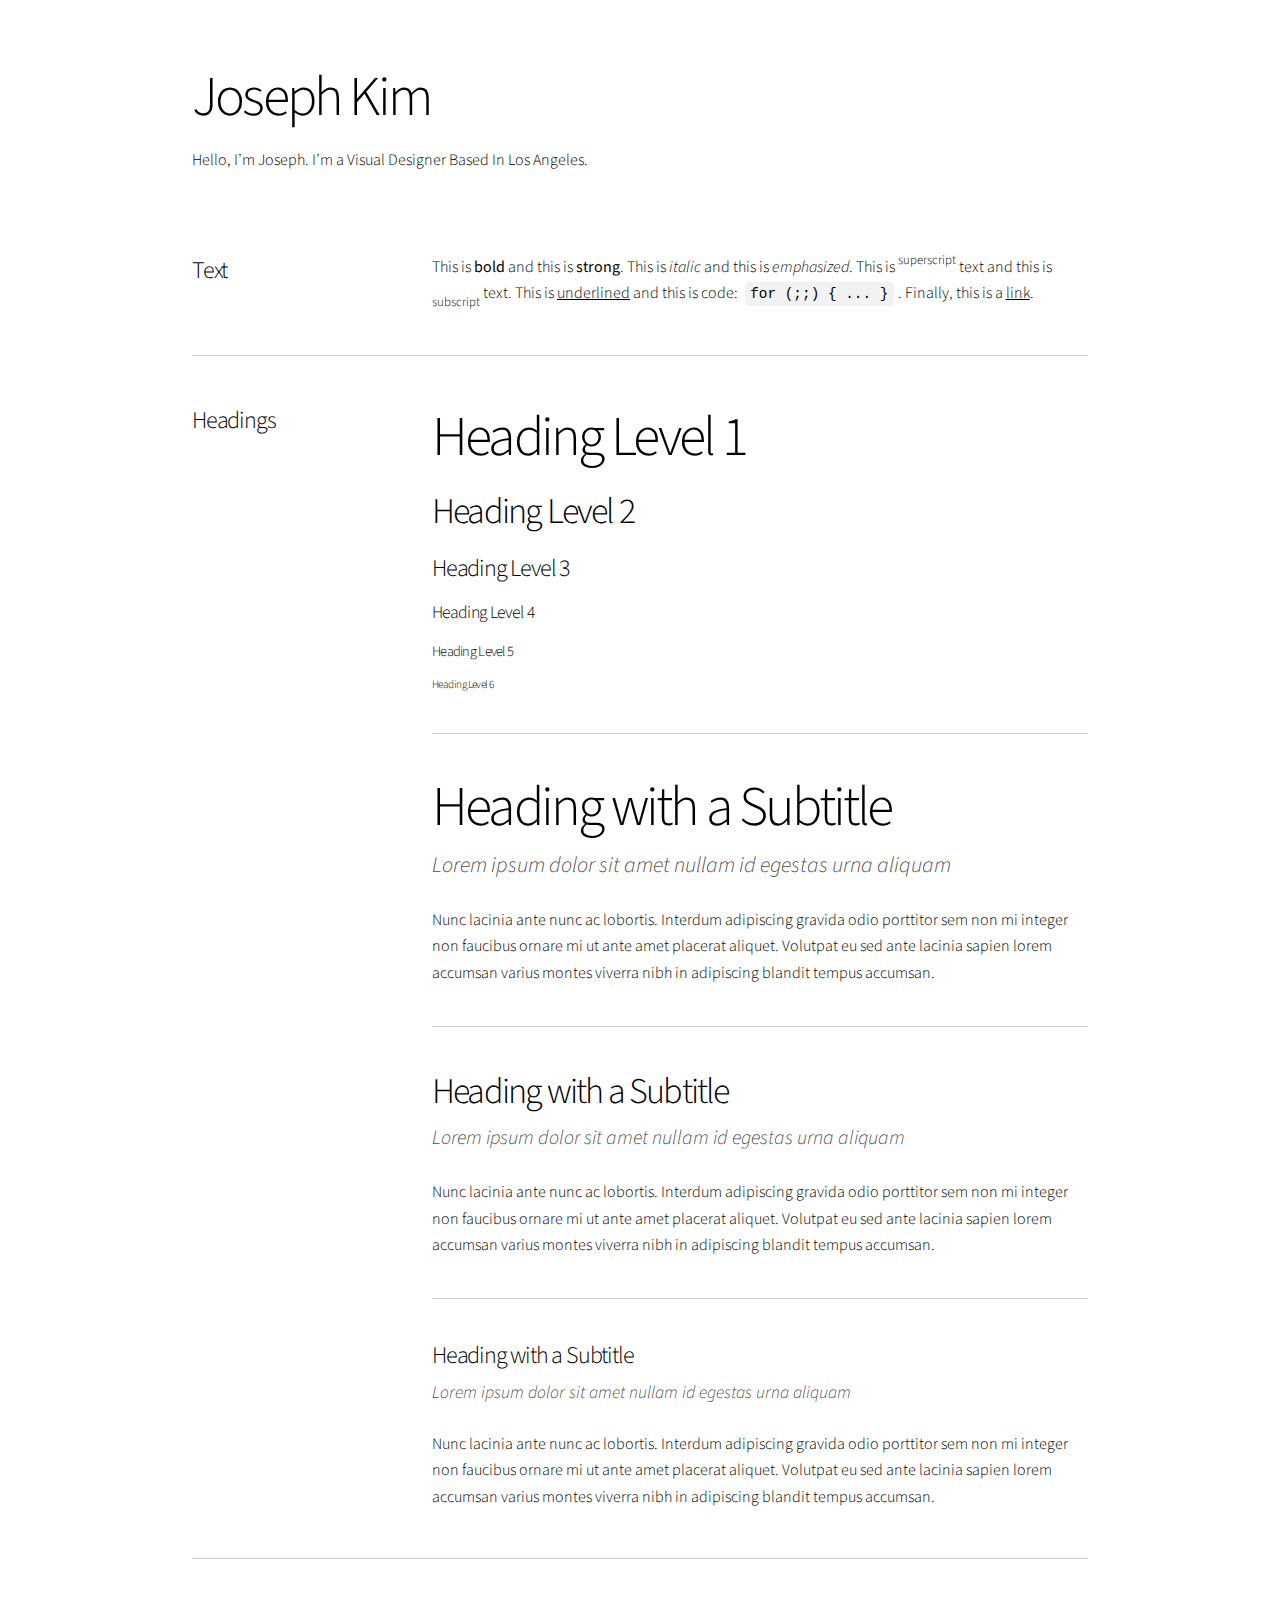
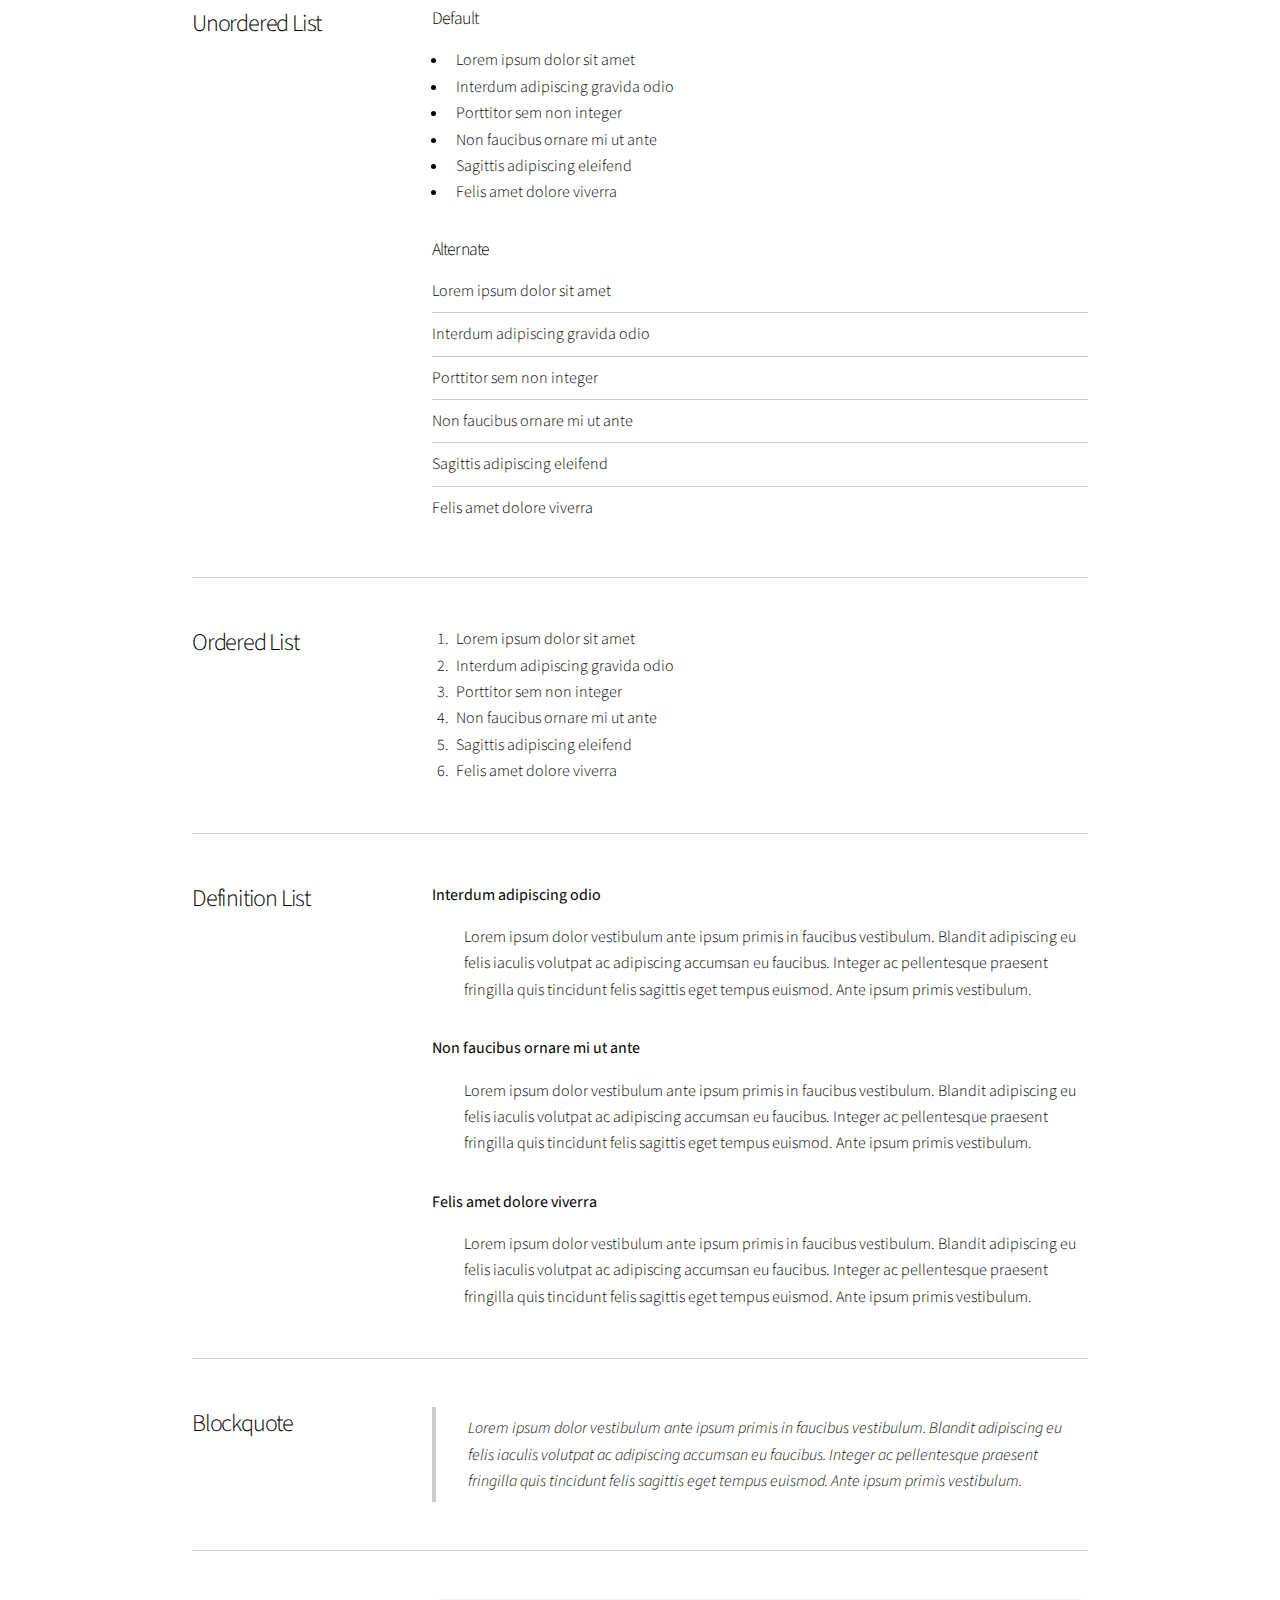
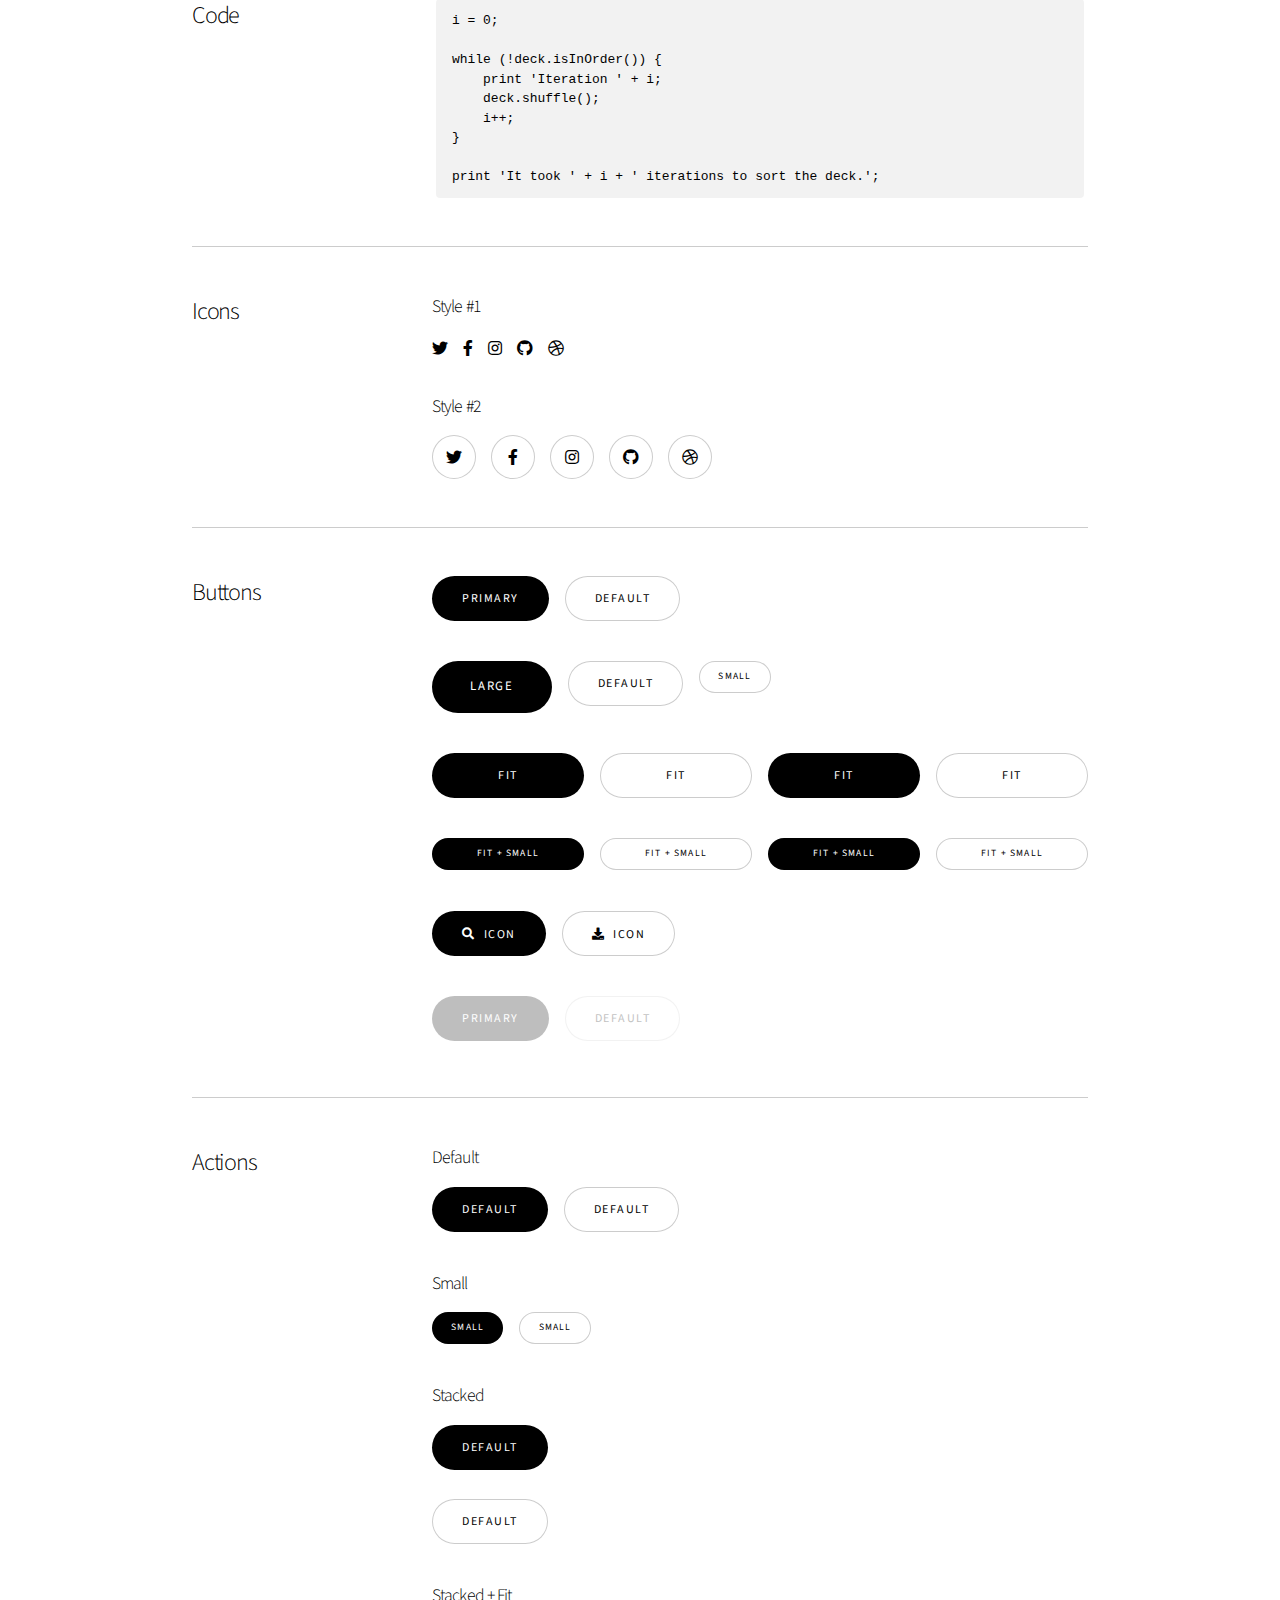
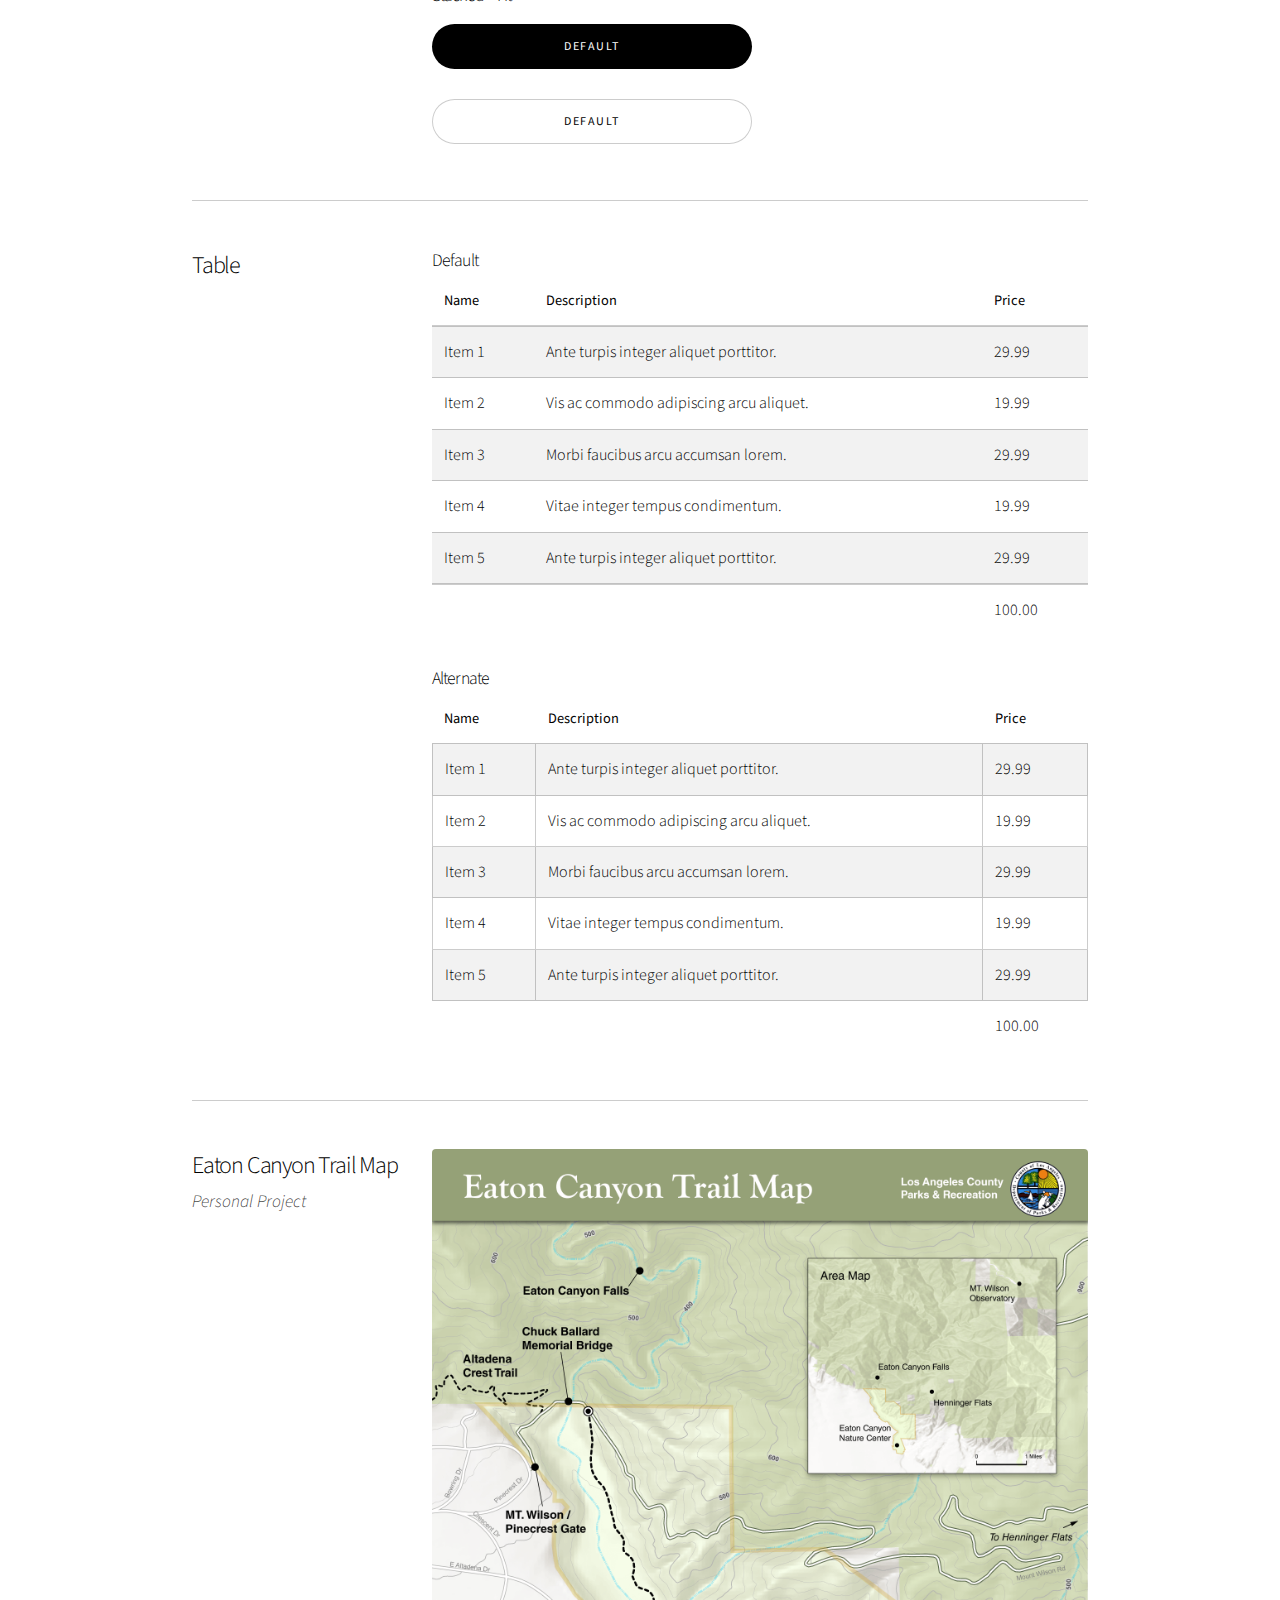
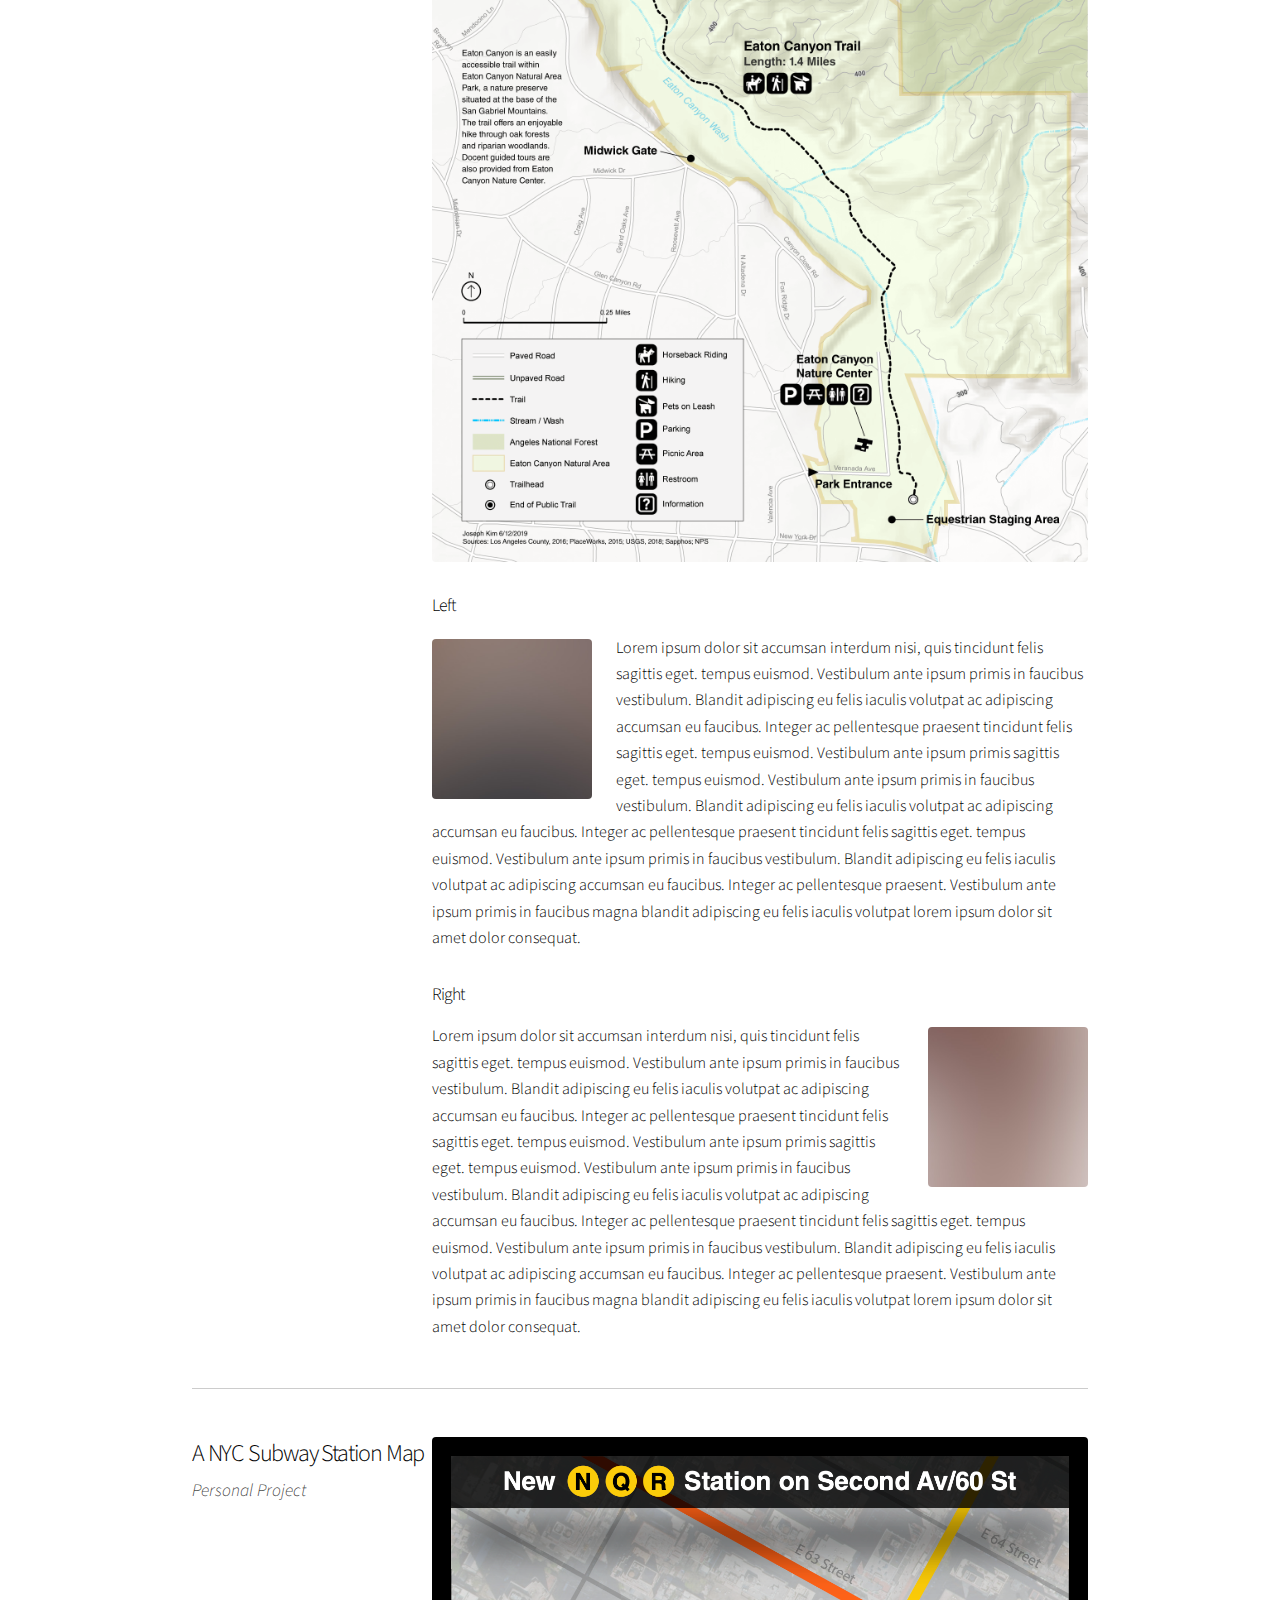
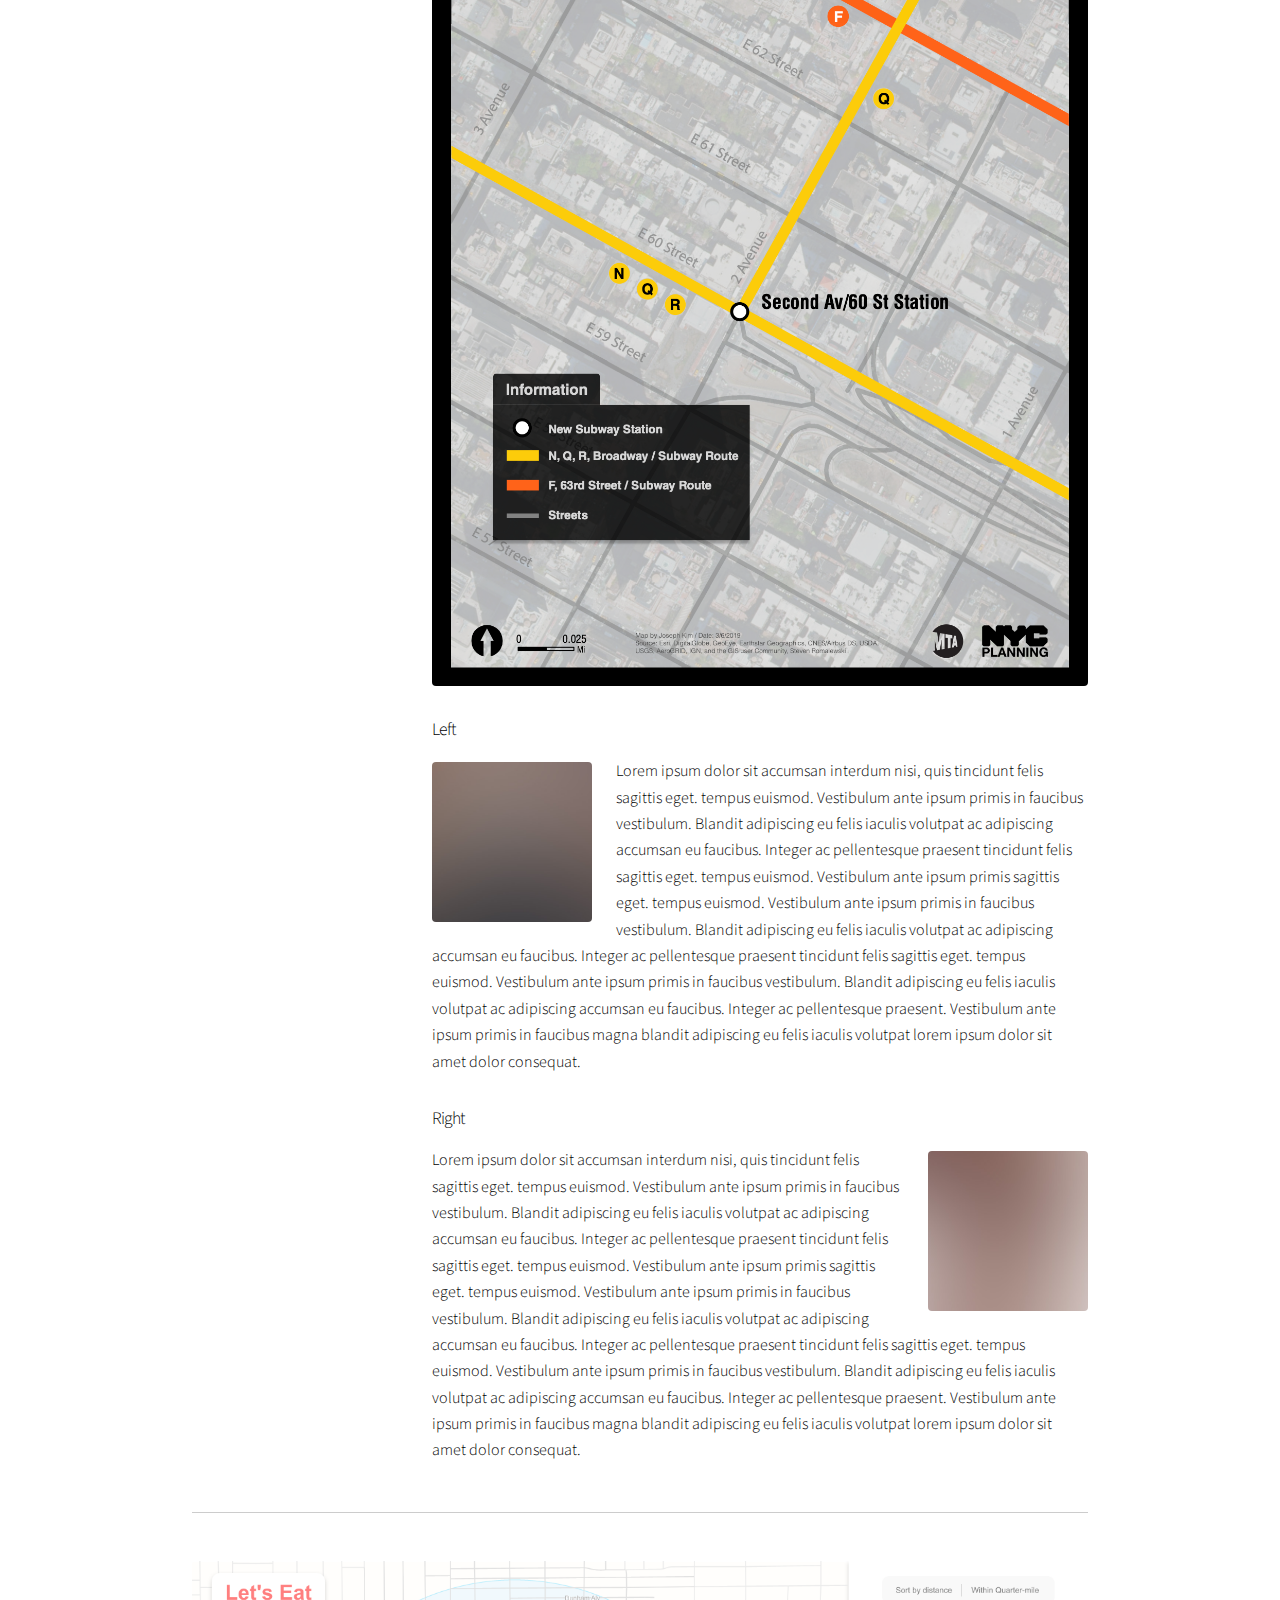
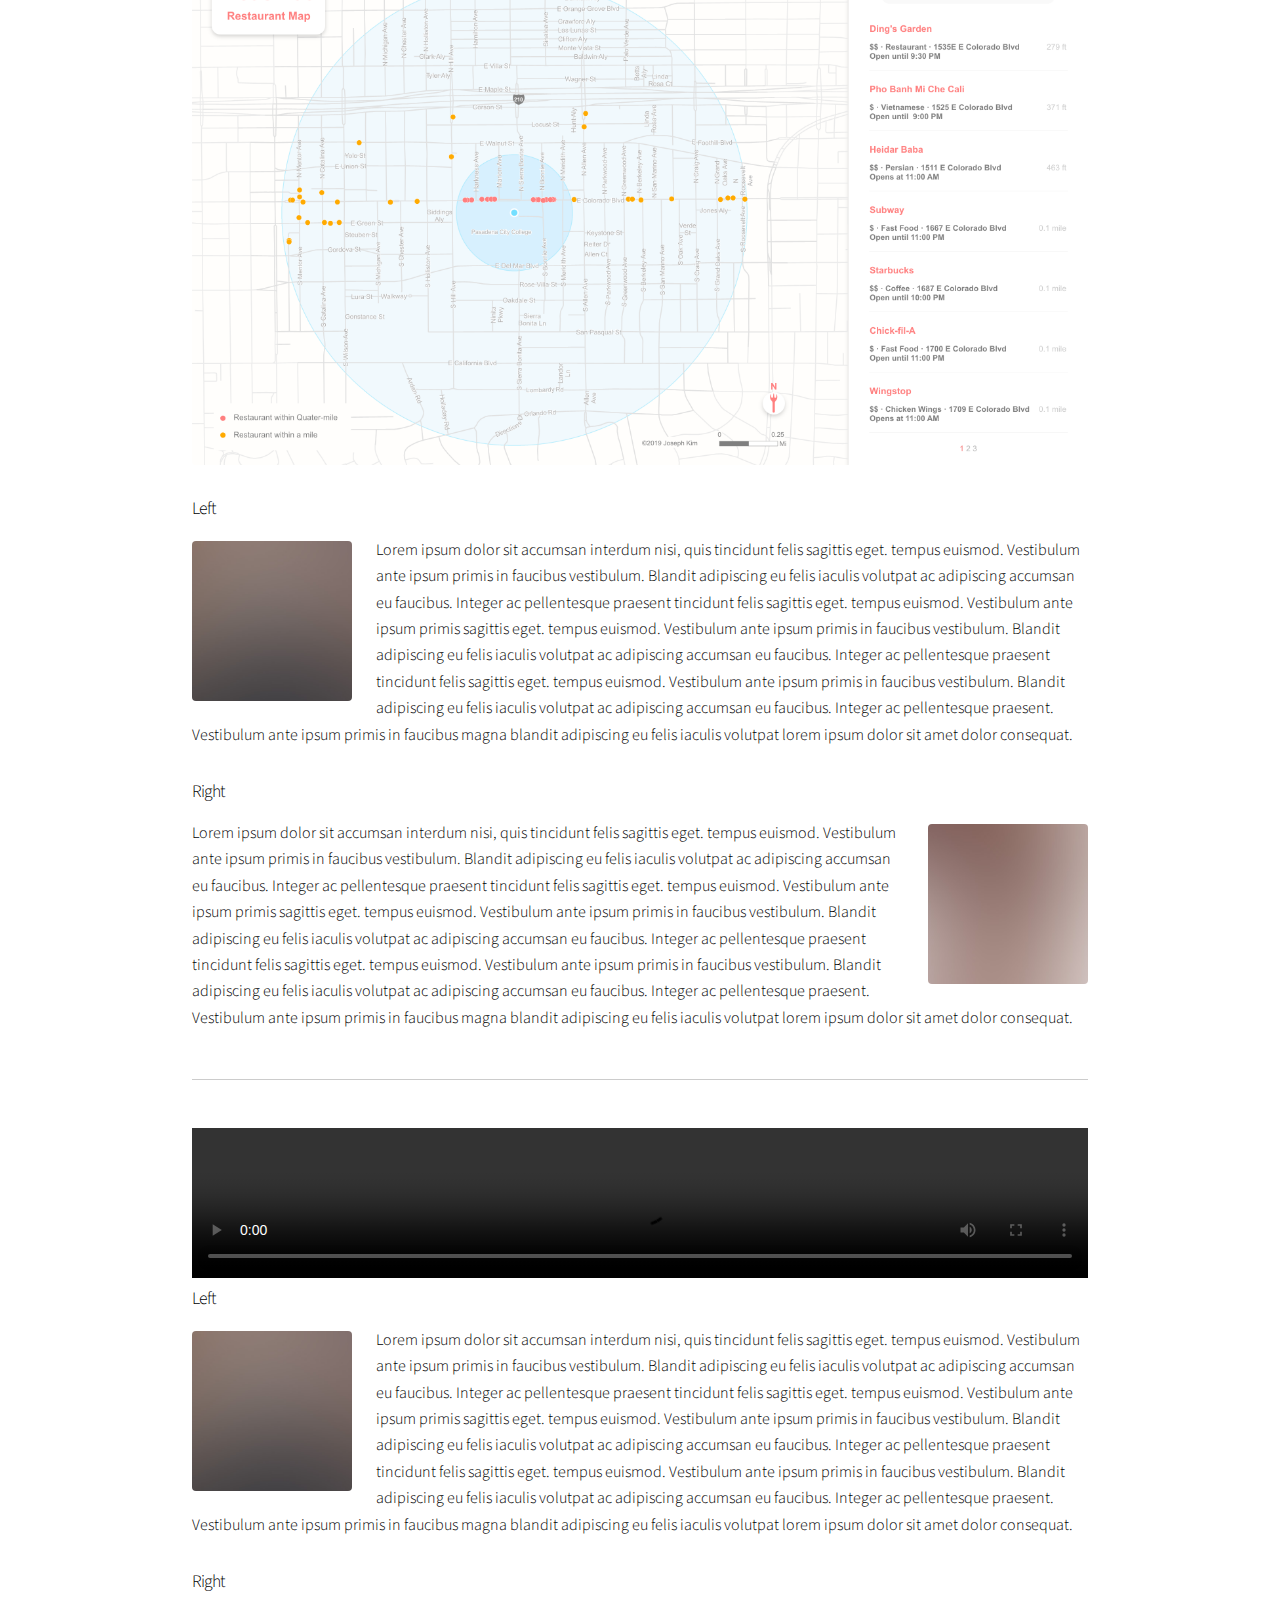
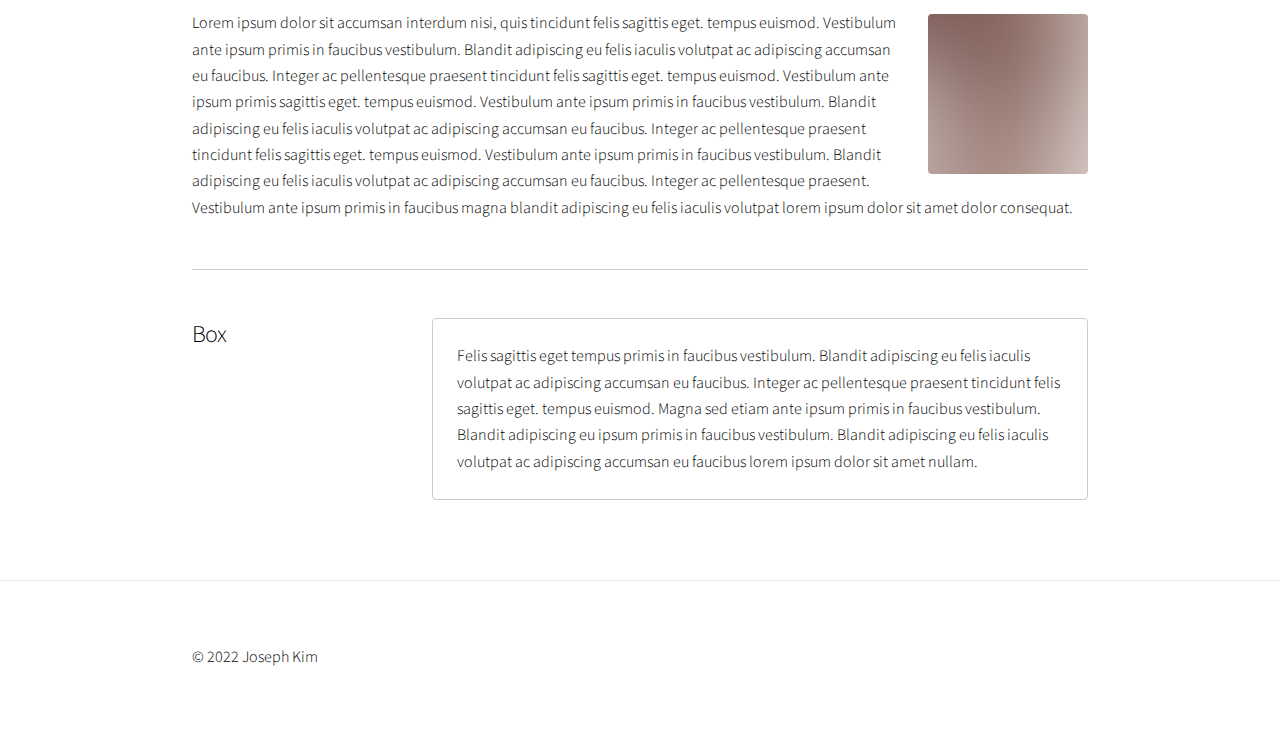
==== commit e221c984: "update" ====
--- a/index.html
+++ b/index.html
@@ -436,7 +436,7 @@
 									<!-- Images 4 -->
 									<section>
 										<div class="content">
-											<video controls autoplay>
+											<video controls>
 												<source src="images/airline.mp4" type="video/mp4">
 											  Your browser does not support the video tag.
 											  </video>
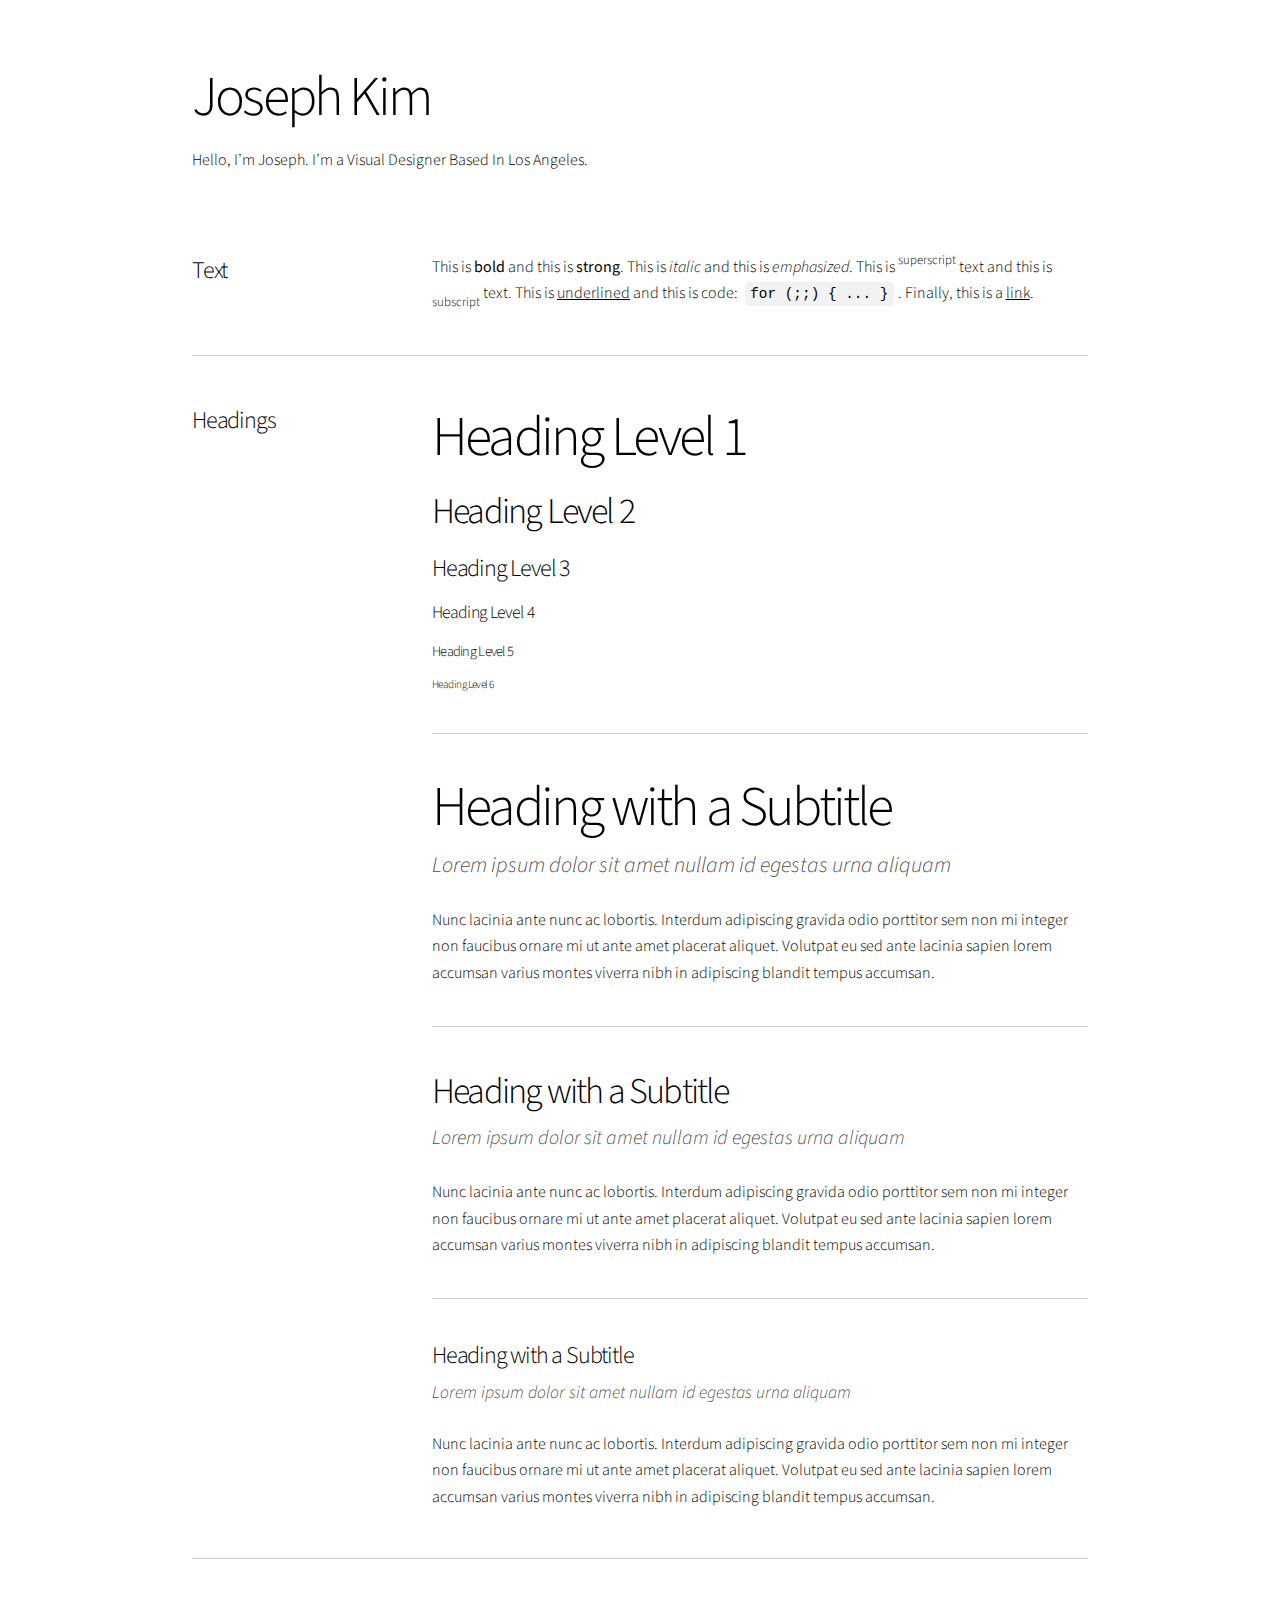
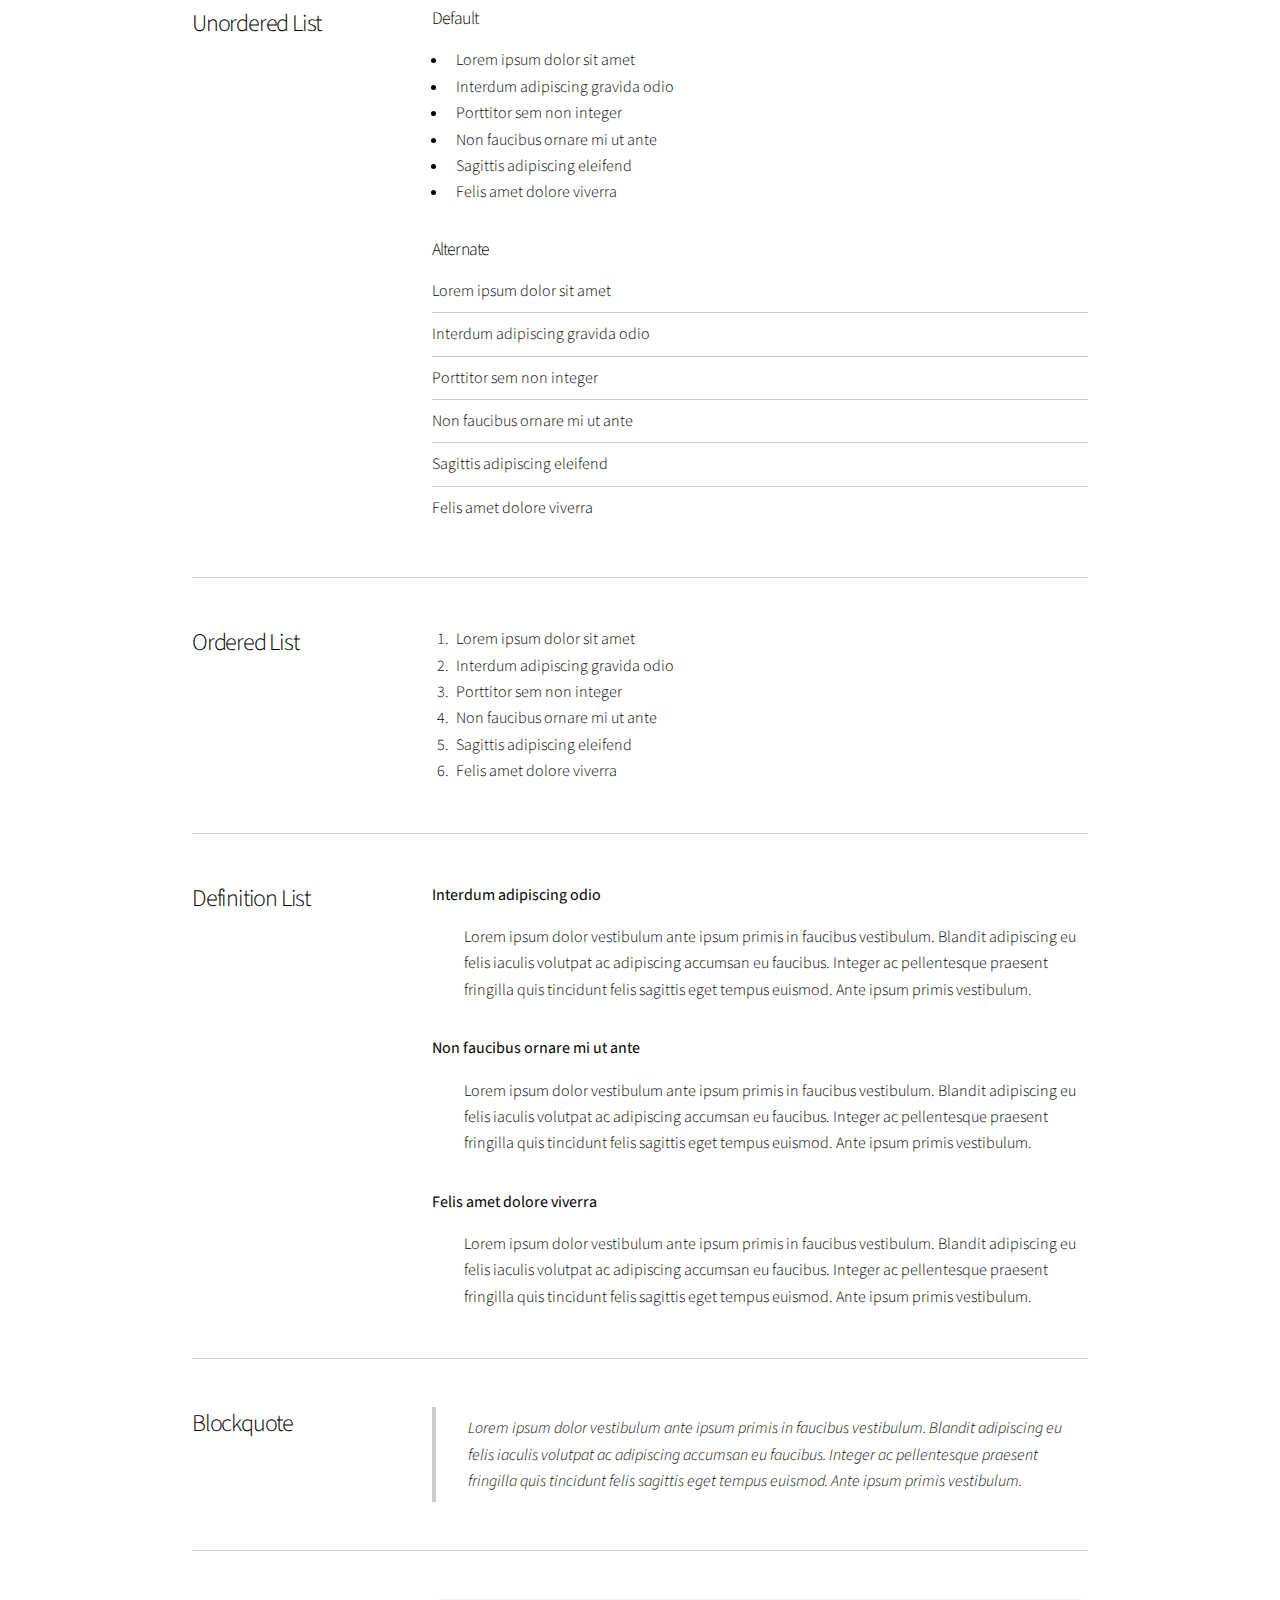
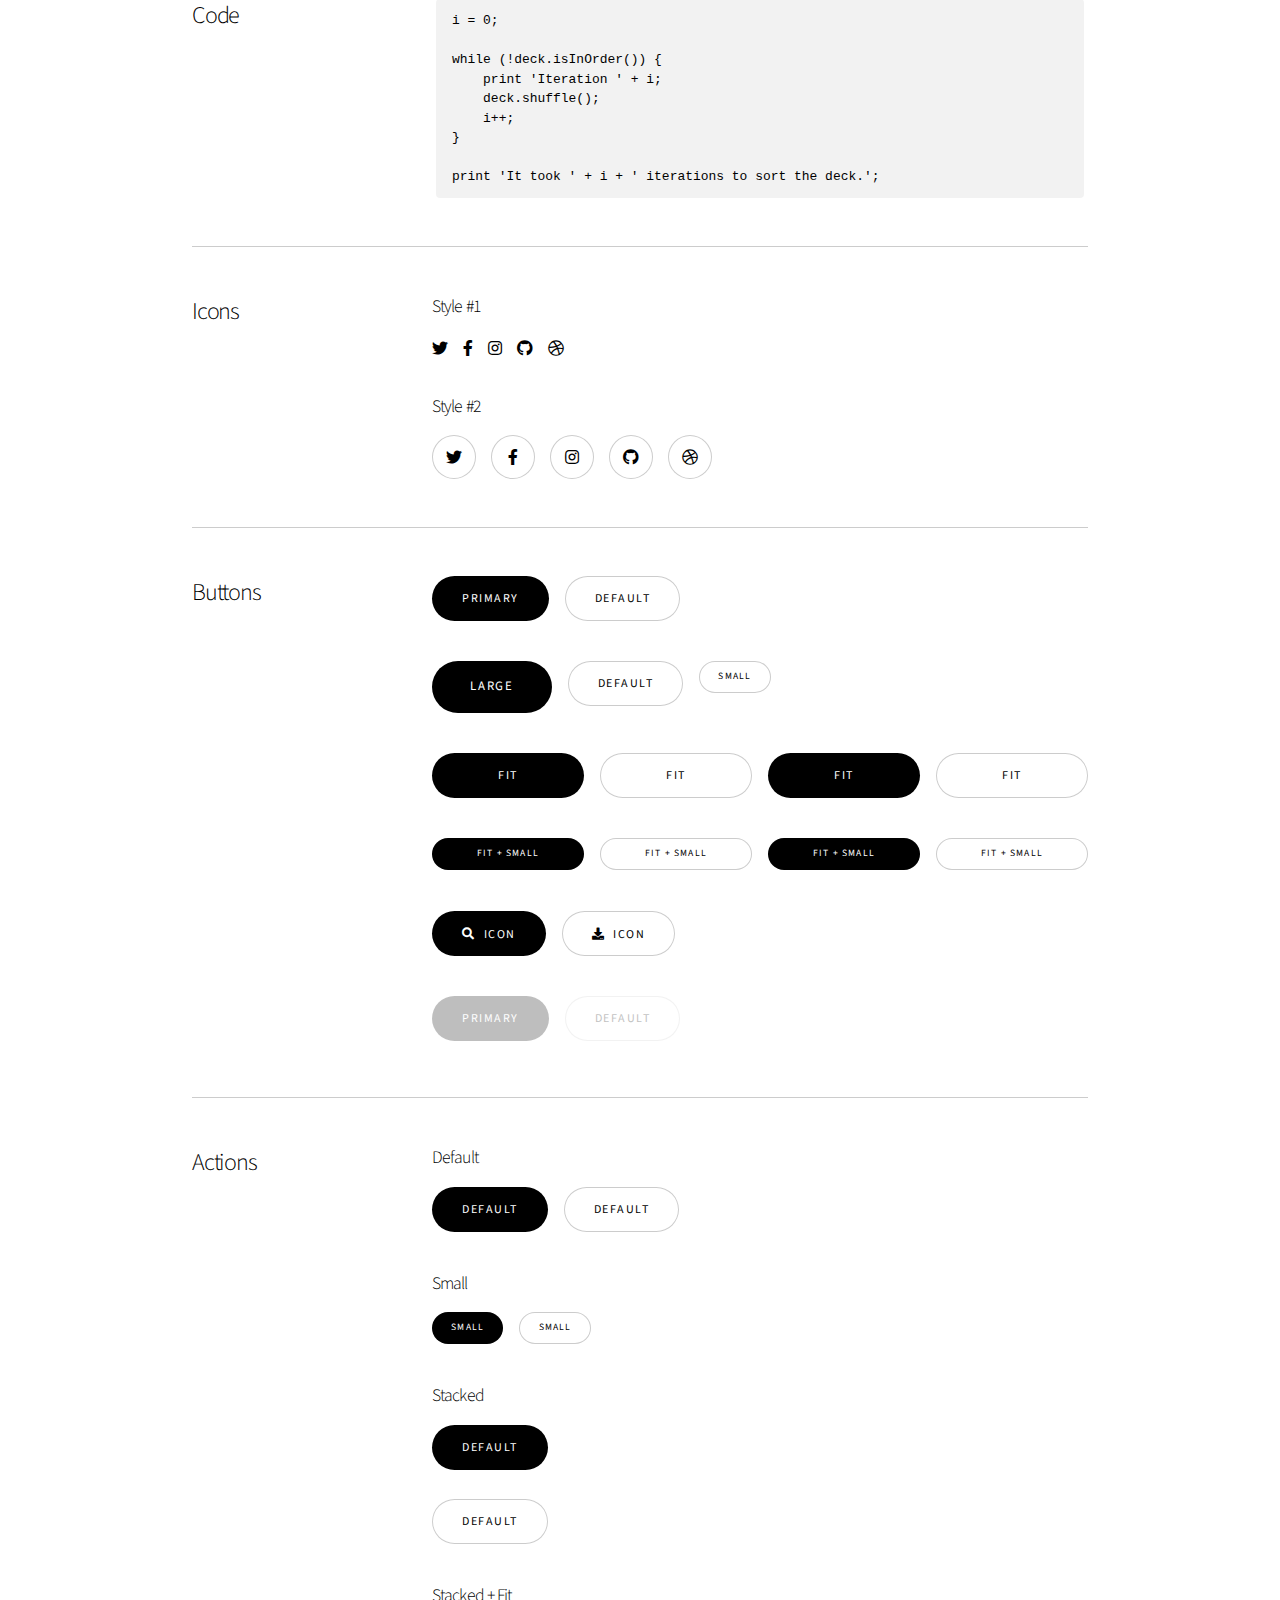
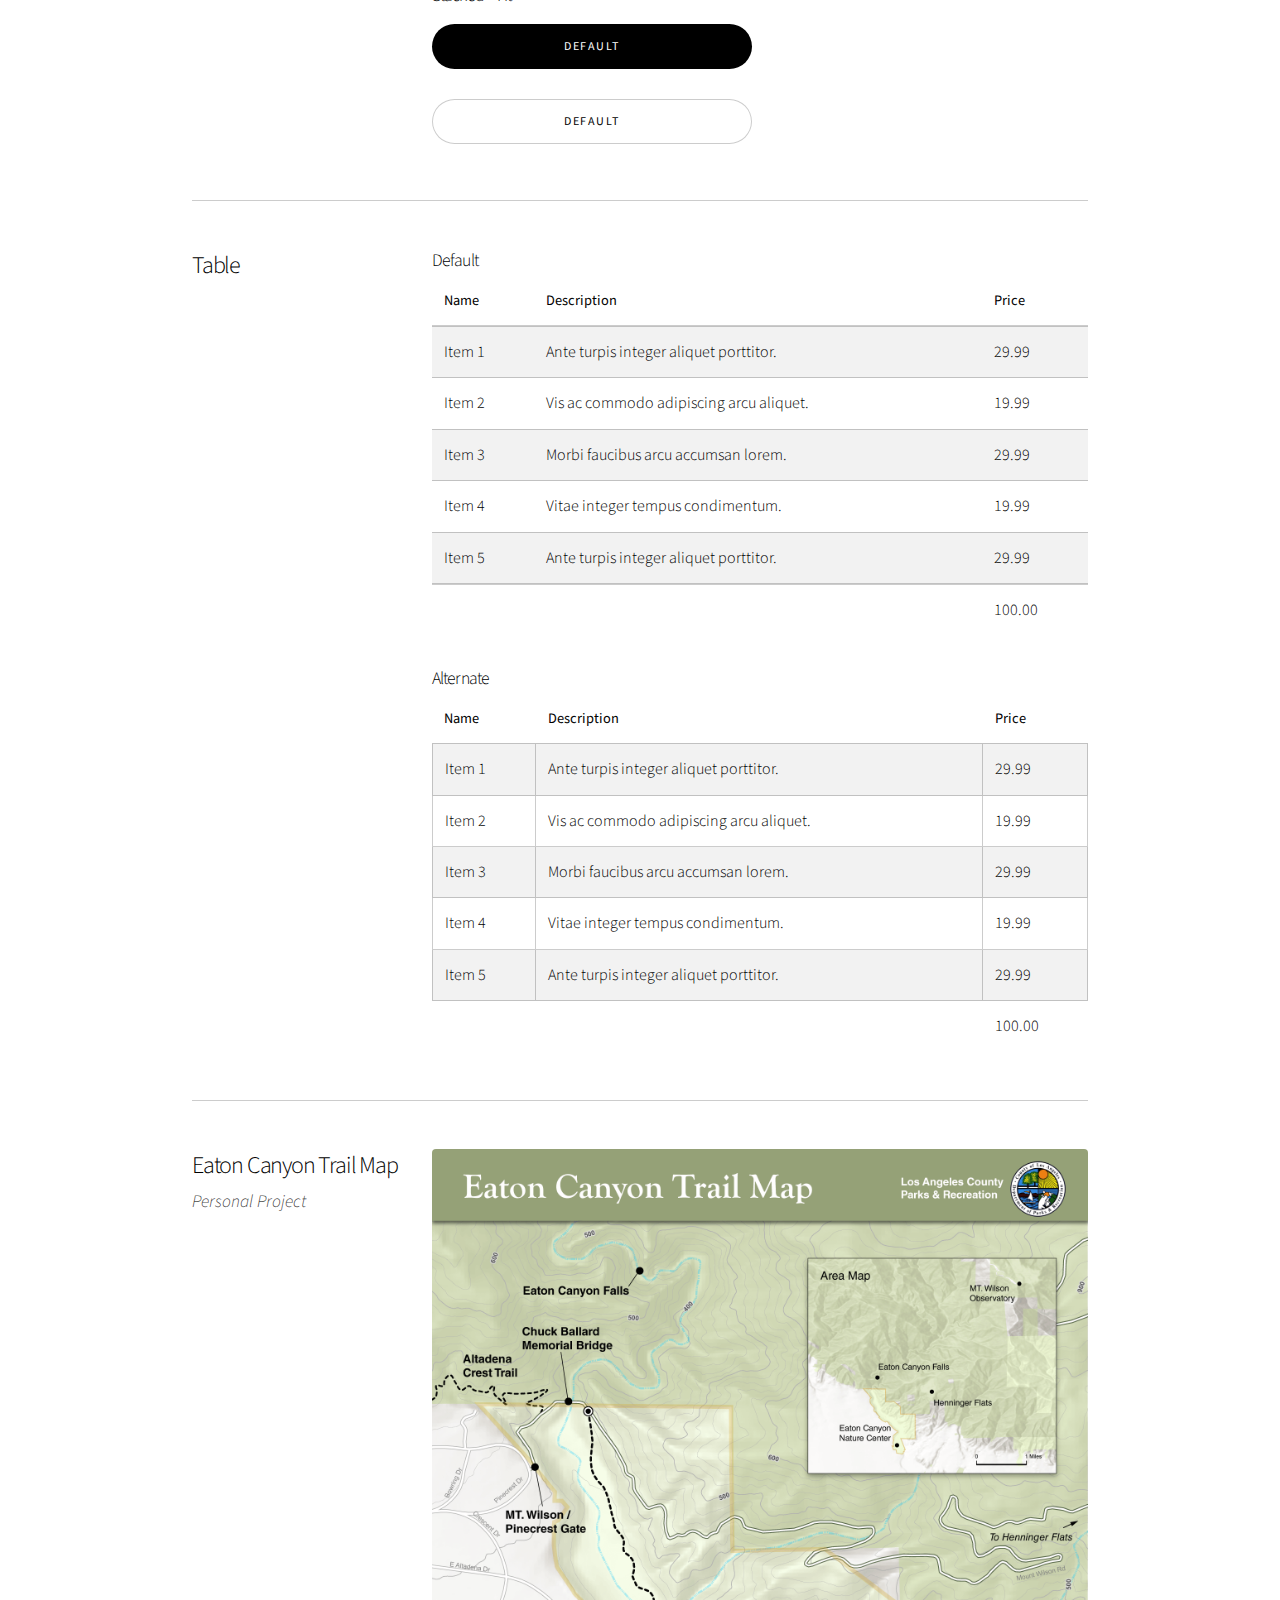
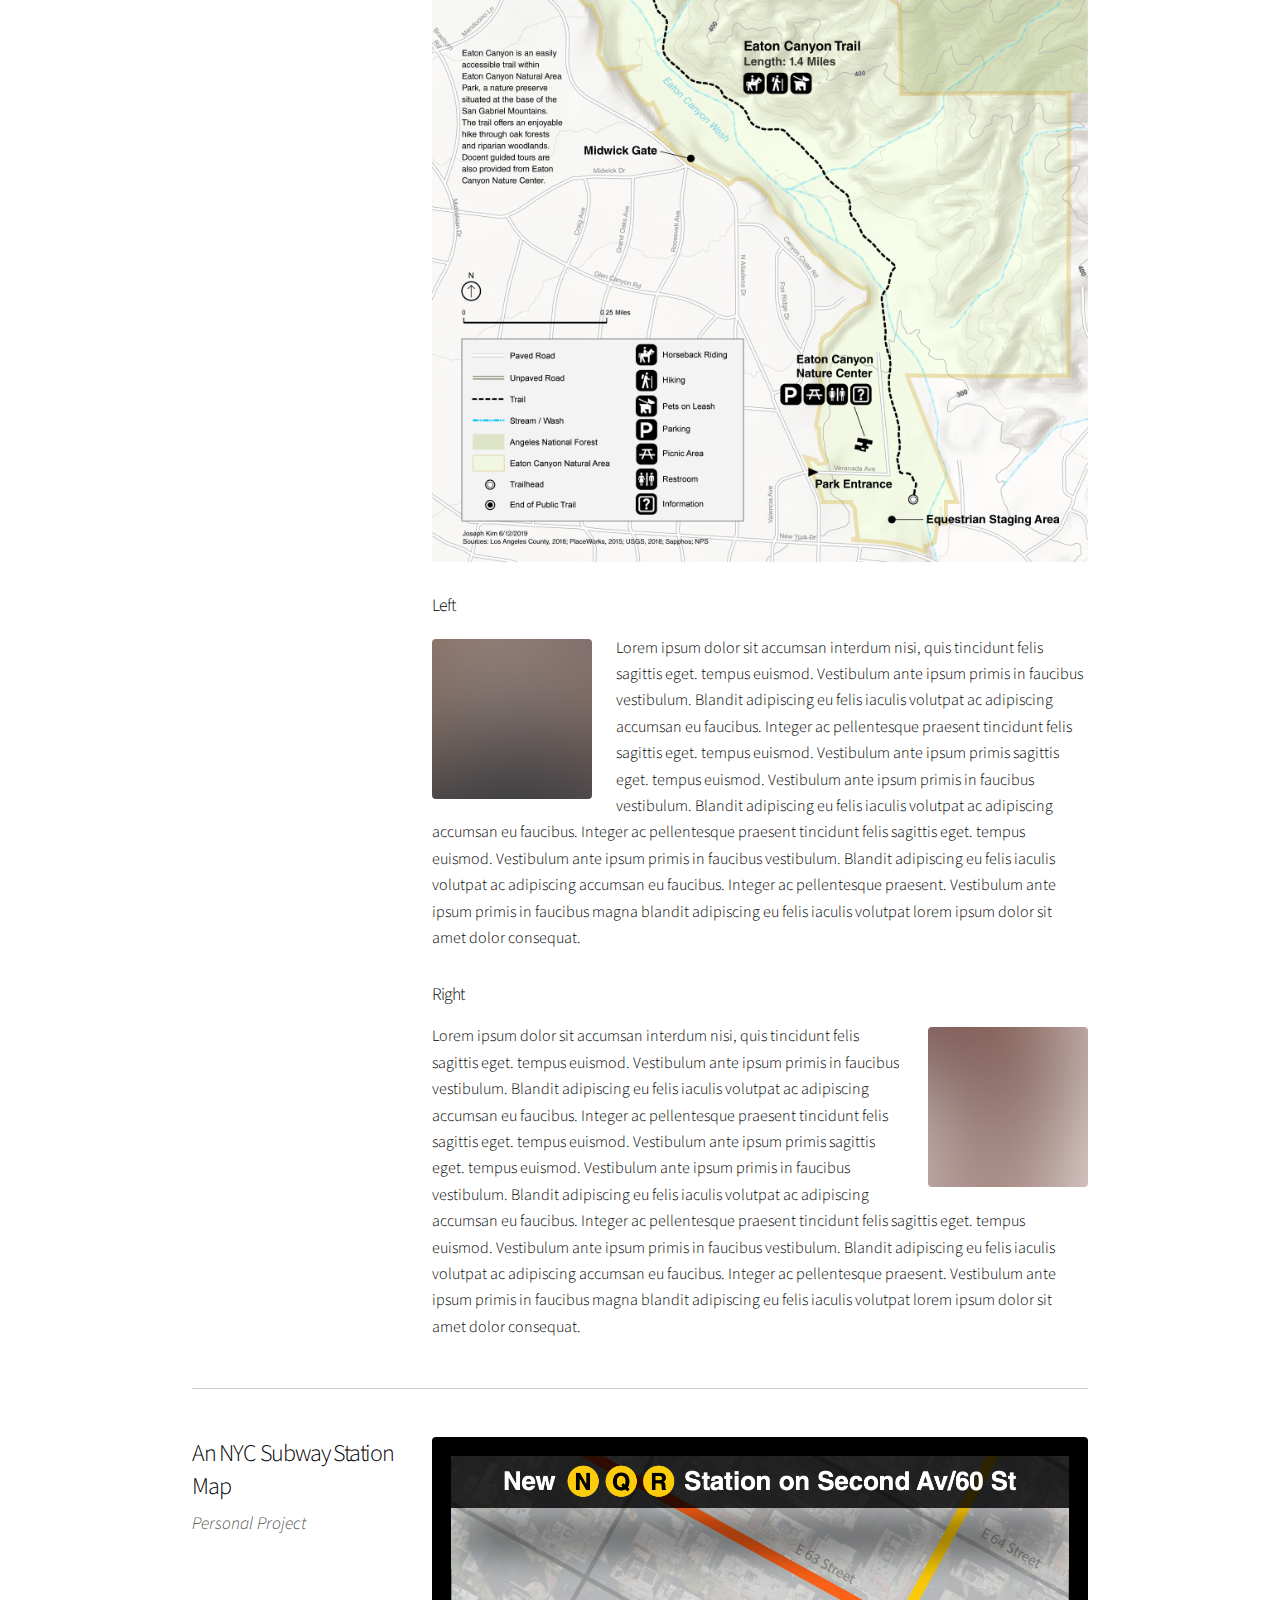
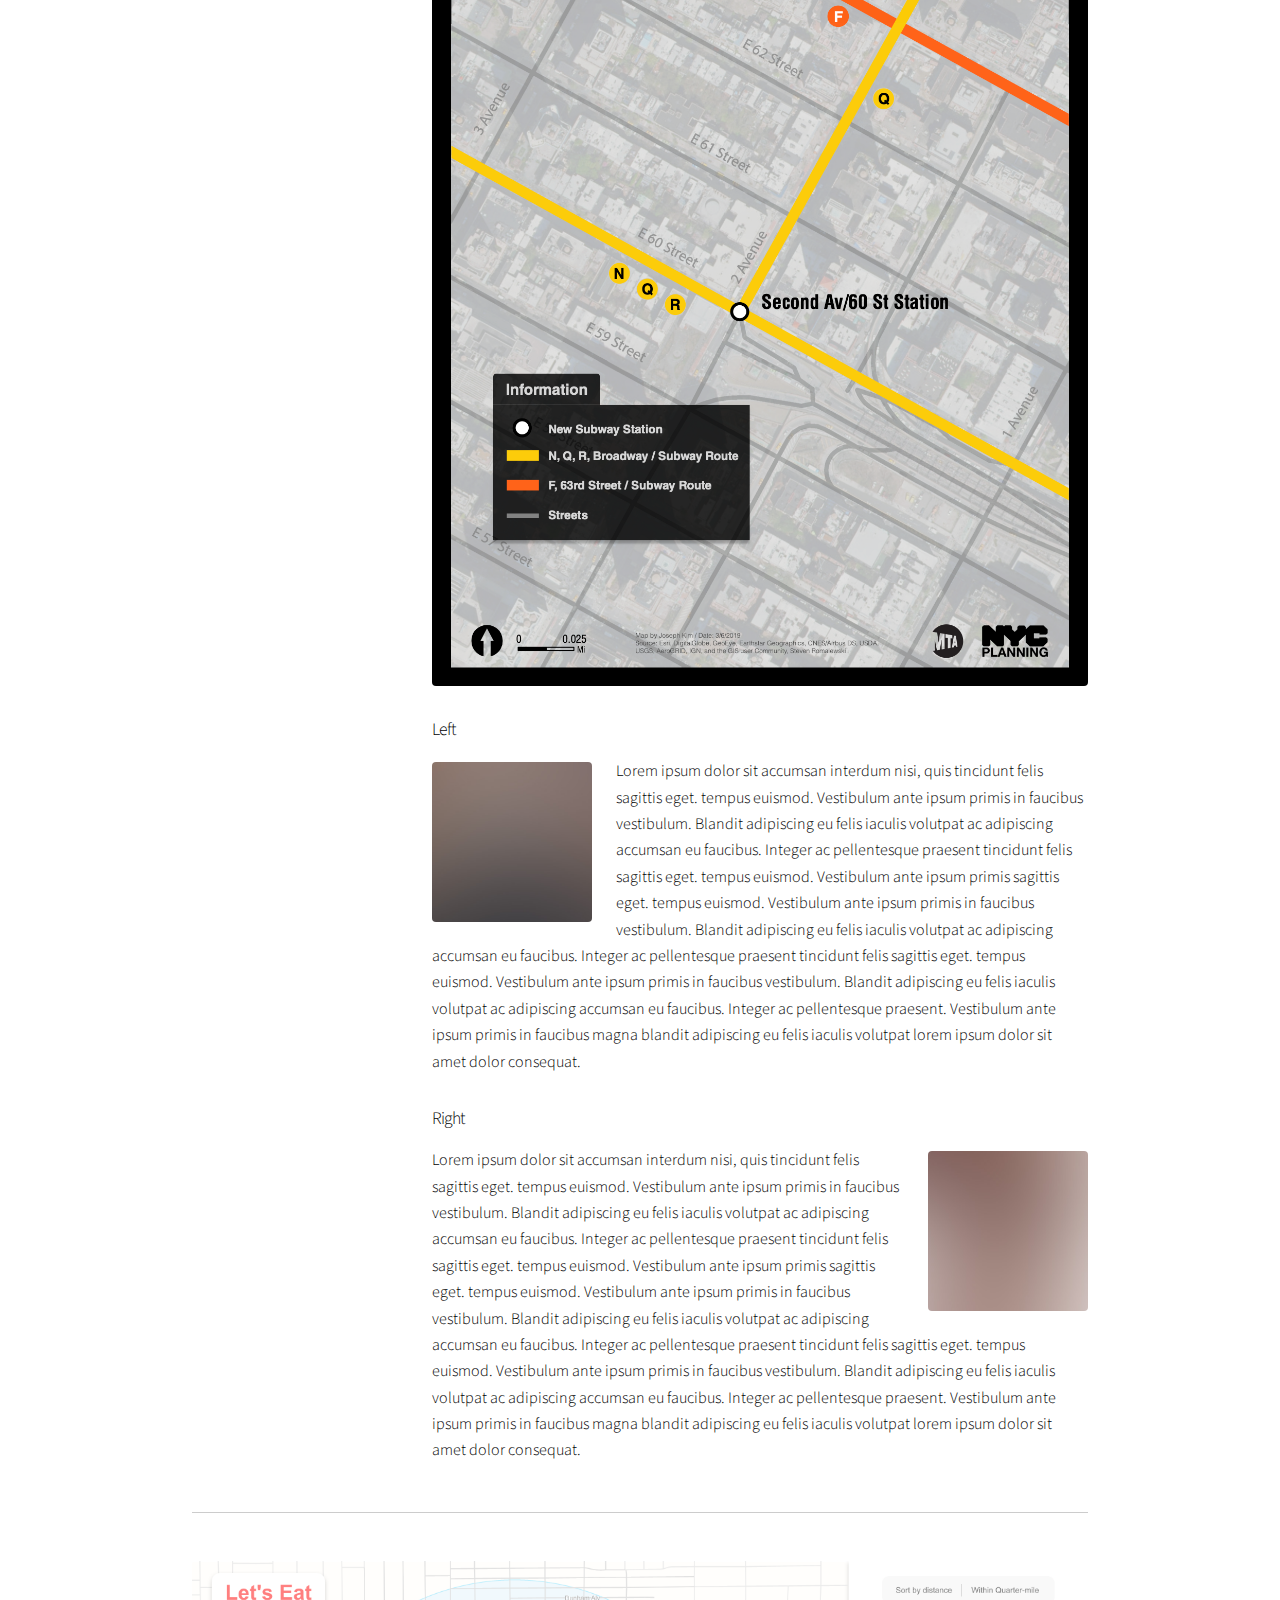
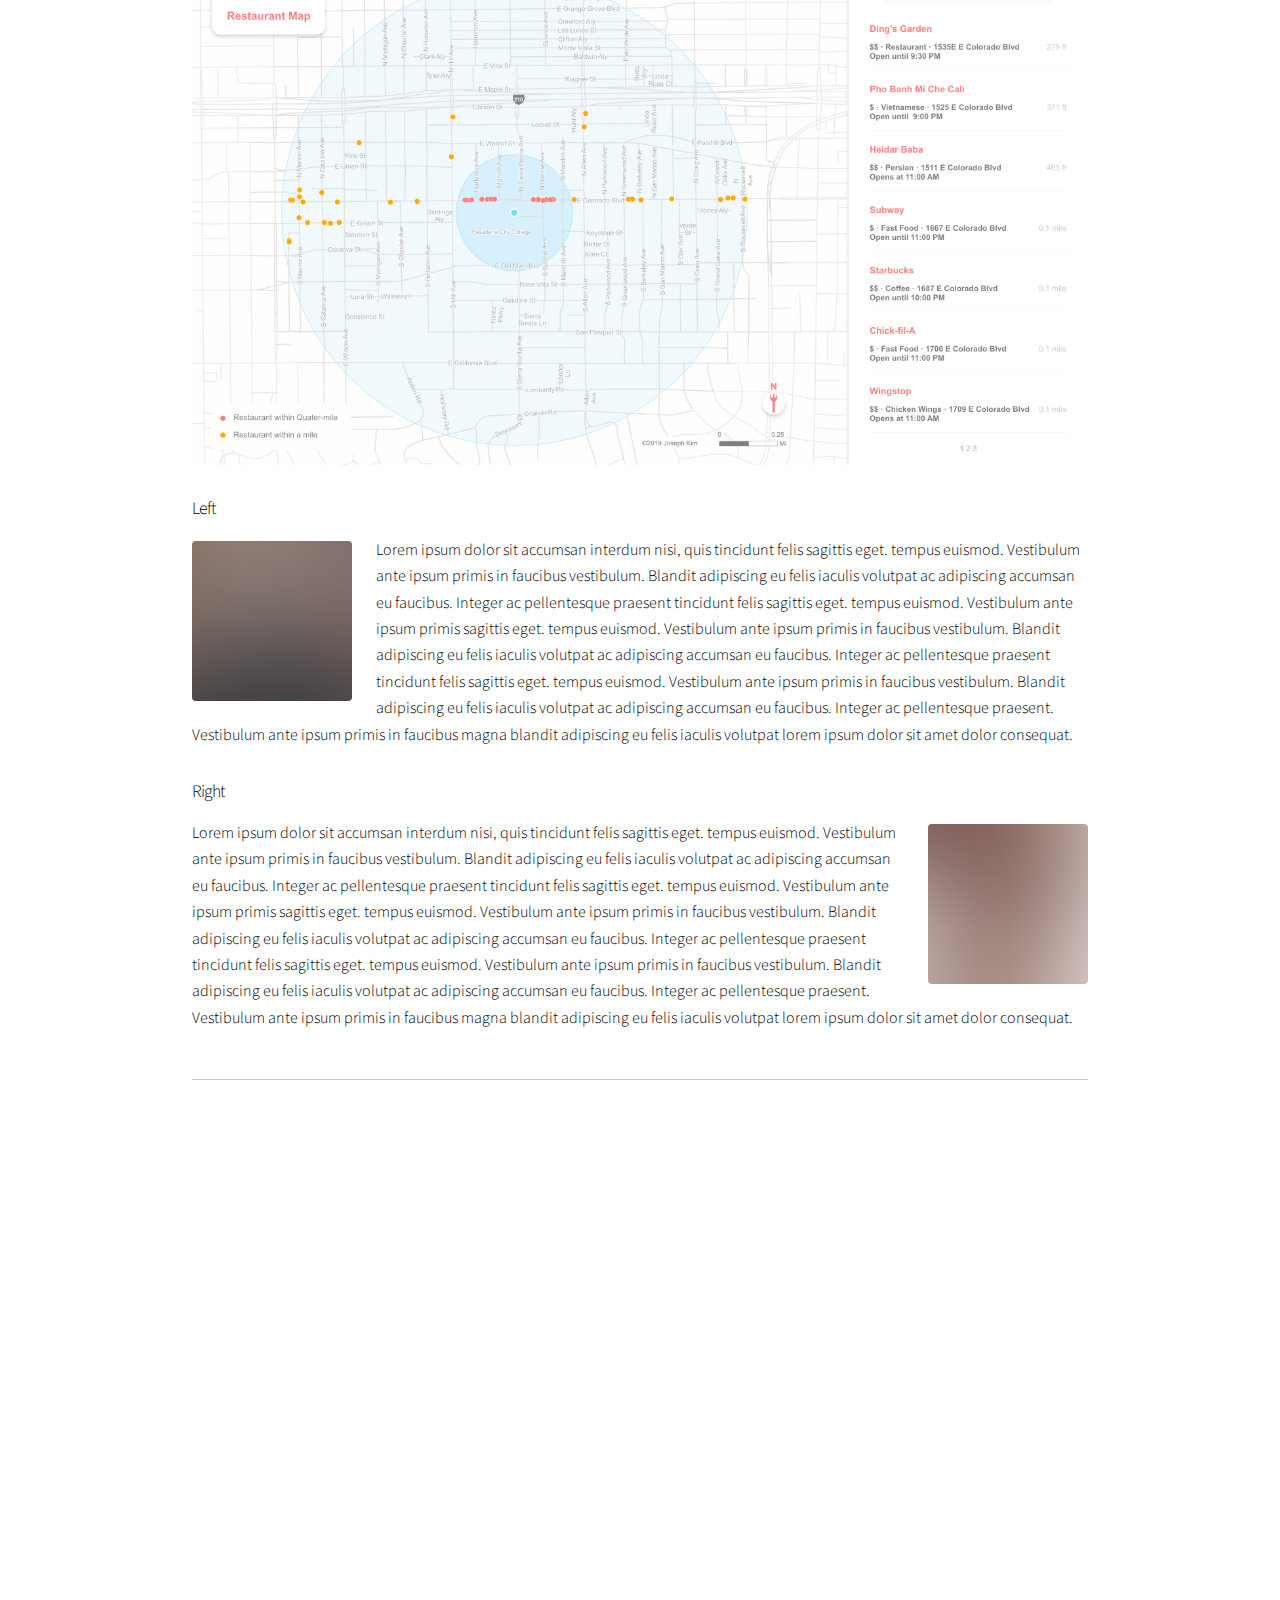
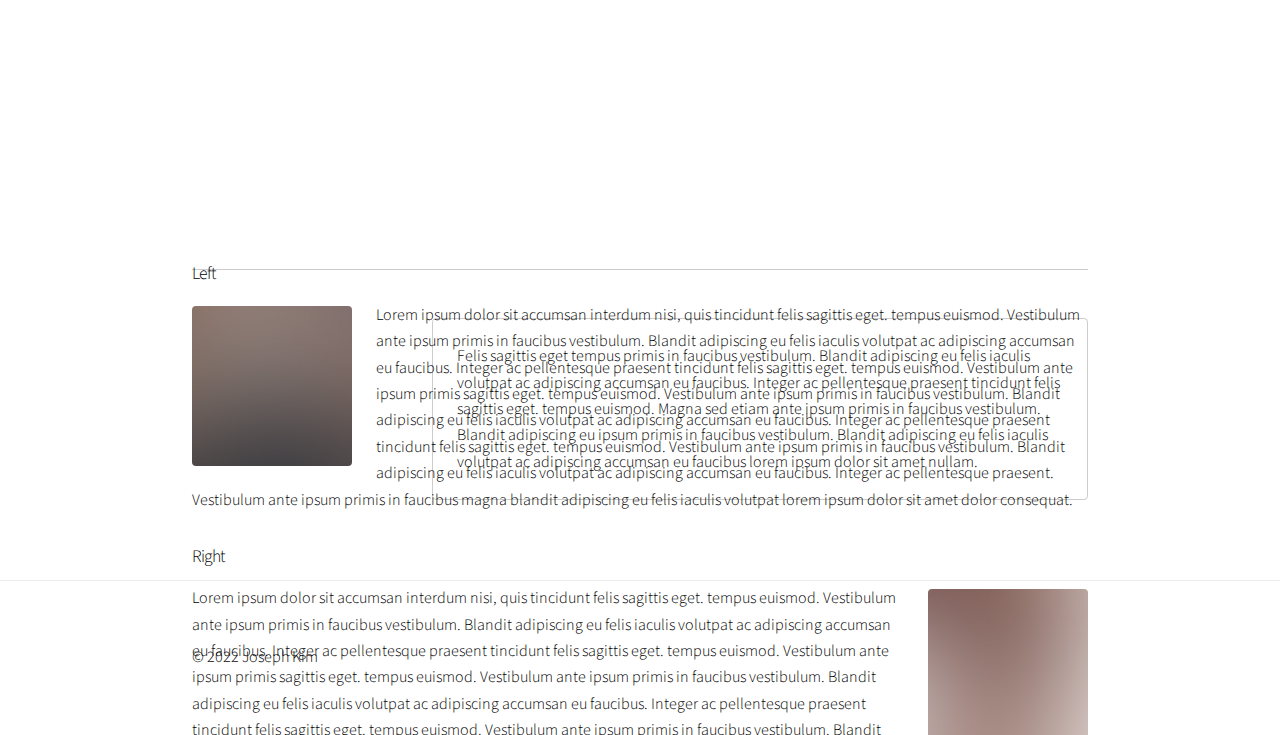
==== commit 93044bcc: "update" ====
--- a/index.html
+++ b/index.html
@@ -408,7 +408,7 @@
 									<!-- Images 2 -->
 									<section>
 										<header>
-											<h3>A NYC Subway Station Map</h3>
+											<h3>An NYC Subway Station Map</h3>
 											<p>Personal Project</p>
 										</header>
 										<div class="content">
@@ -436,7 +436,7 @@
 									<!-- Images 4 -->
 									<section>
 										<div class="content">
-											<video controls>
+											<video autoplay="" muted="" loop="" playsinline="" id="vid" preload="auto" width="100%" height="100%">
 												<source src="images/airline.mp4" type="video/mp4">
 											  Your browser does not support the video tag.
 											  </video>
--- a/assets/css/main.css
+++ b/assets/css/main.css
@@ -70,12 +70,13 @@
 	-webkit-appearance: none;
 	-ms-appearance: none;
 	appearance: none;
-}
+}/*
 video {
 	width: 100%;
 	height: auto;
   }
-  
+  */
+
 /* Basic */
 
 	@-ms-viewport {
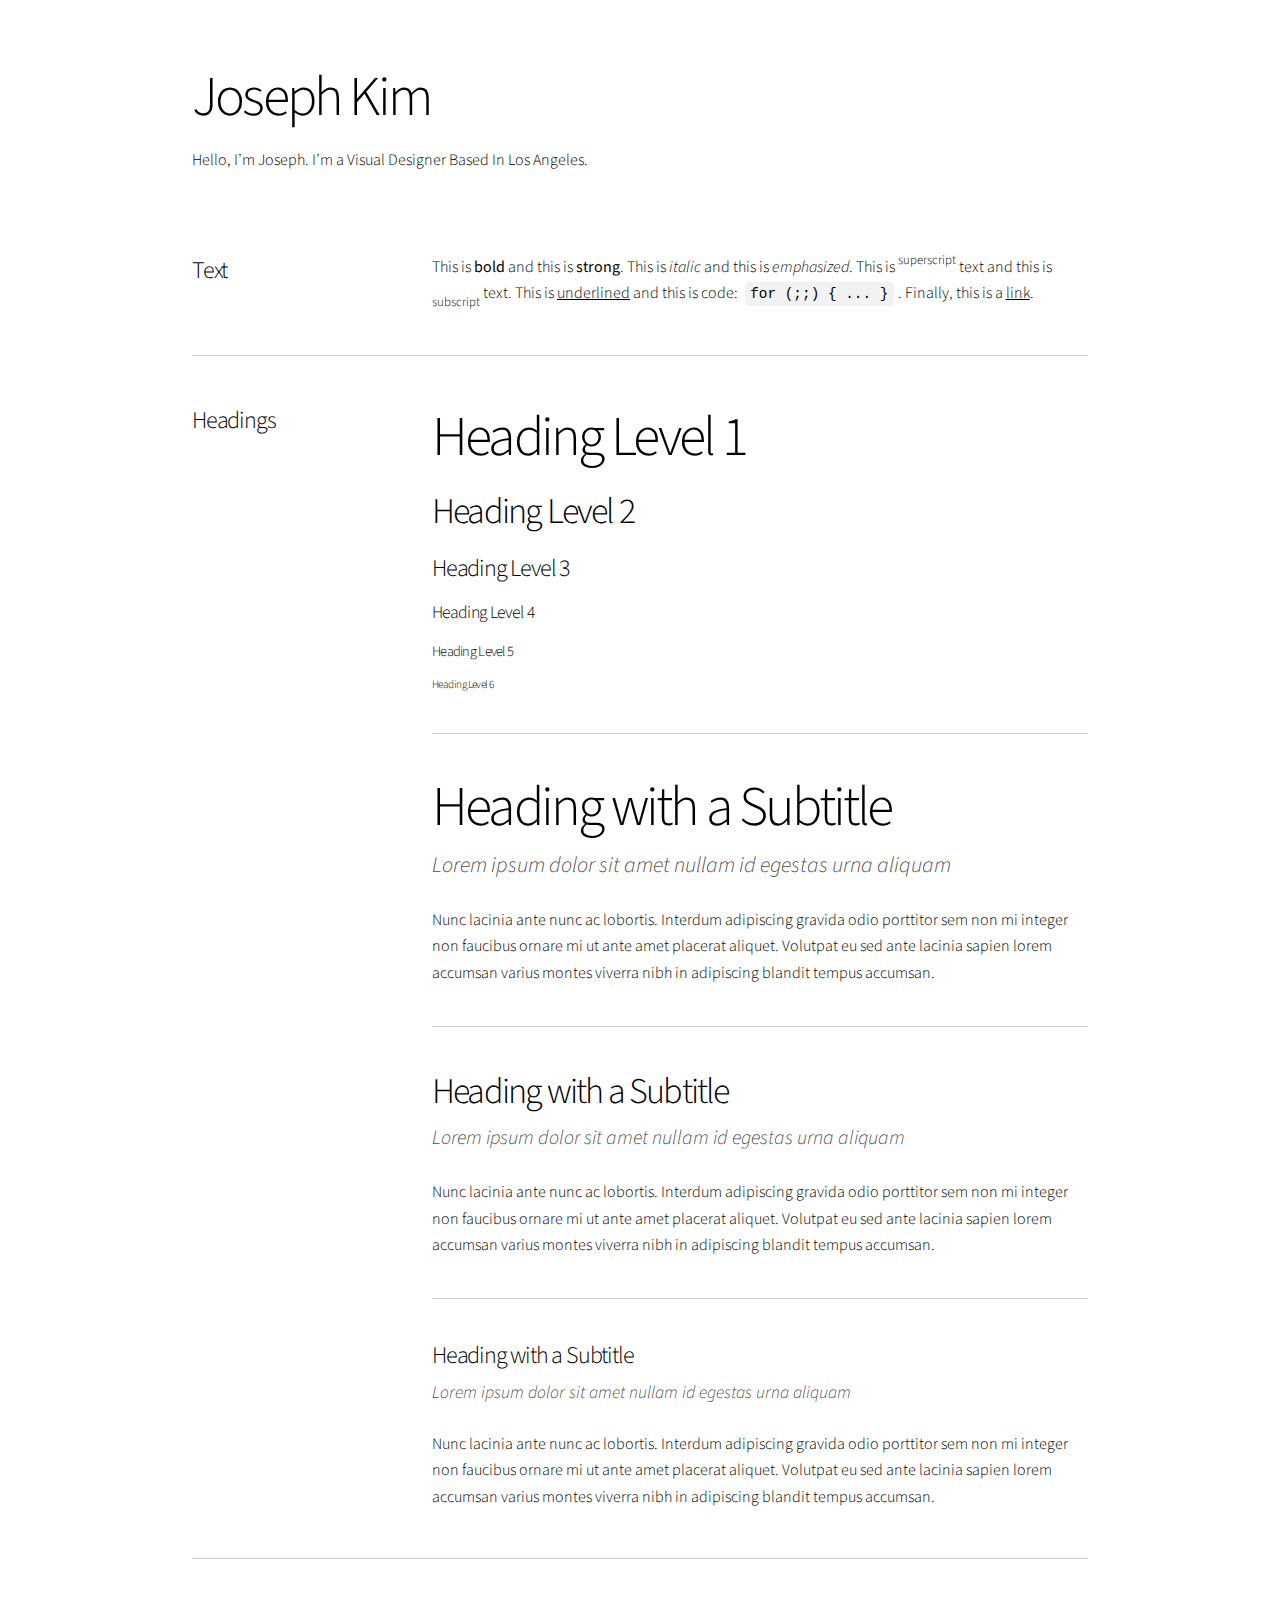
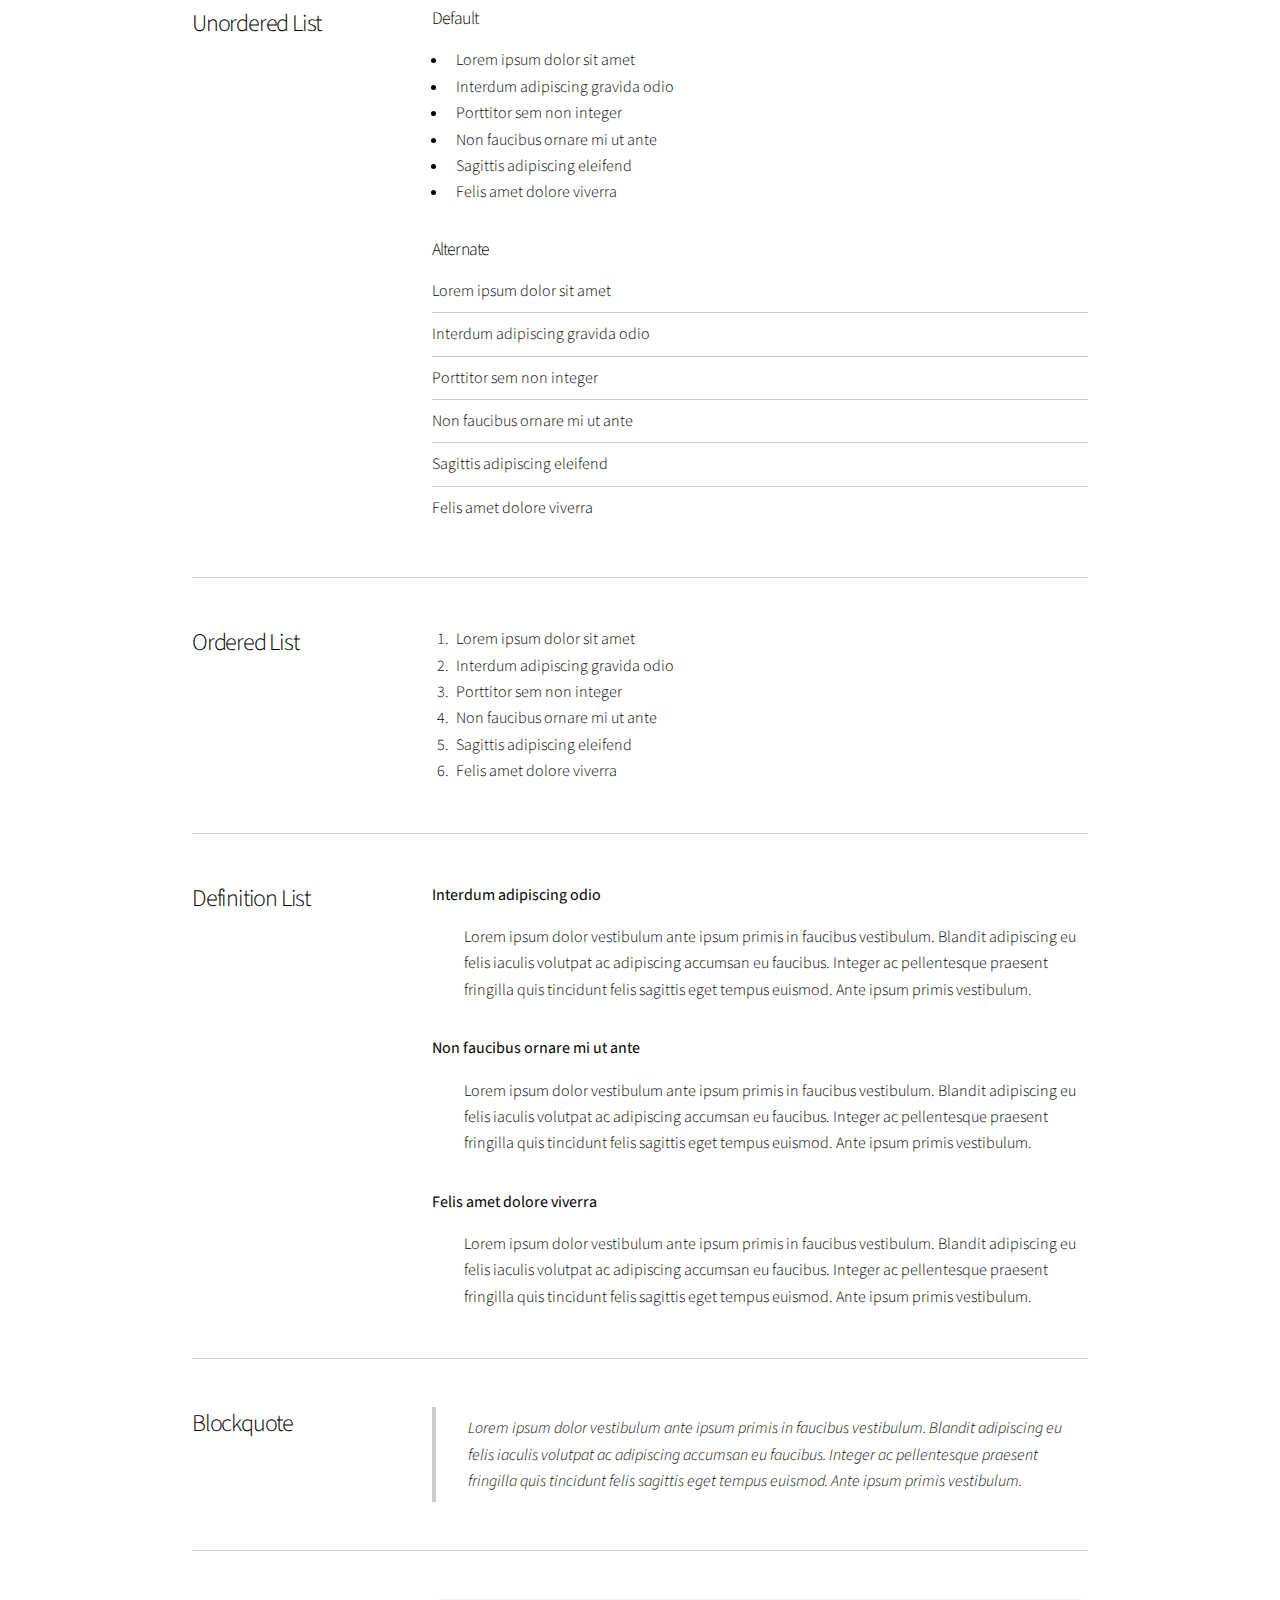
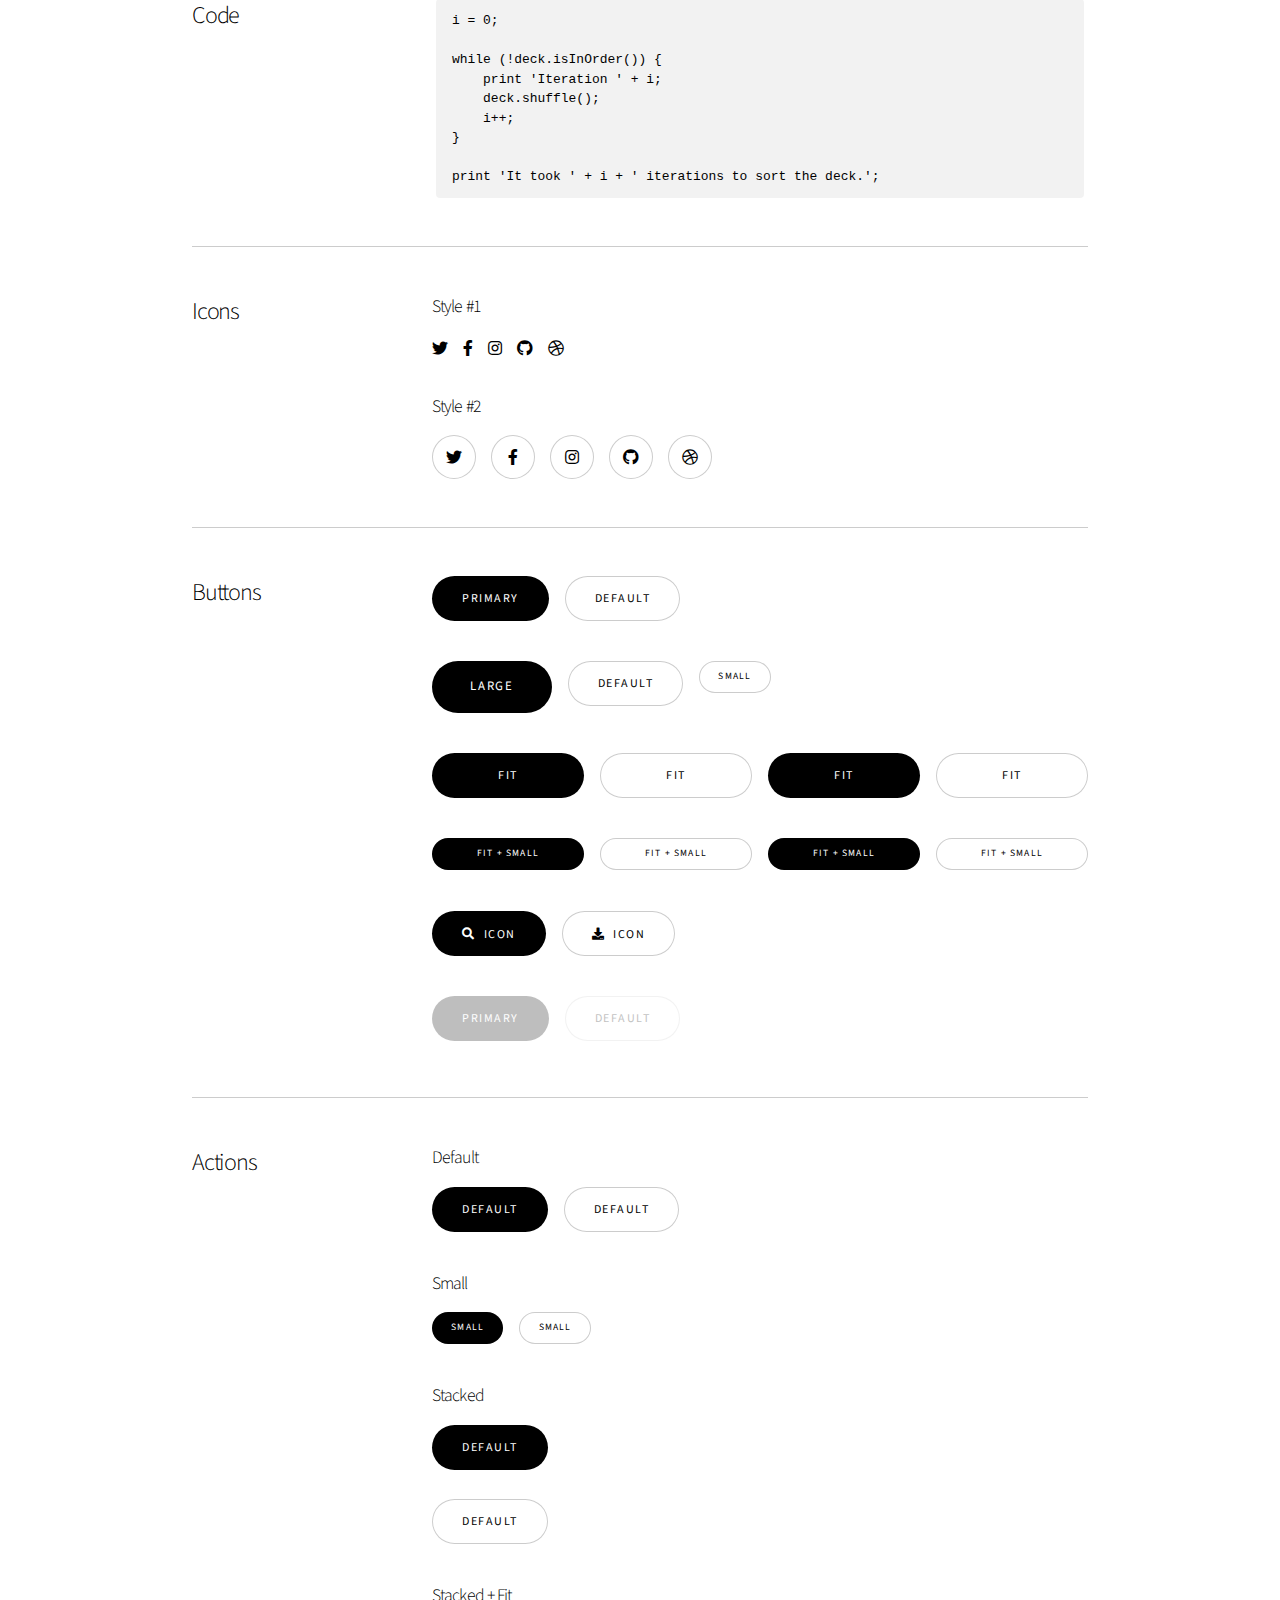
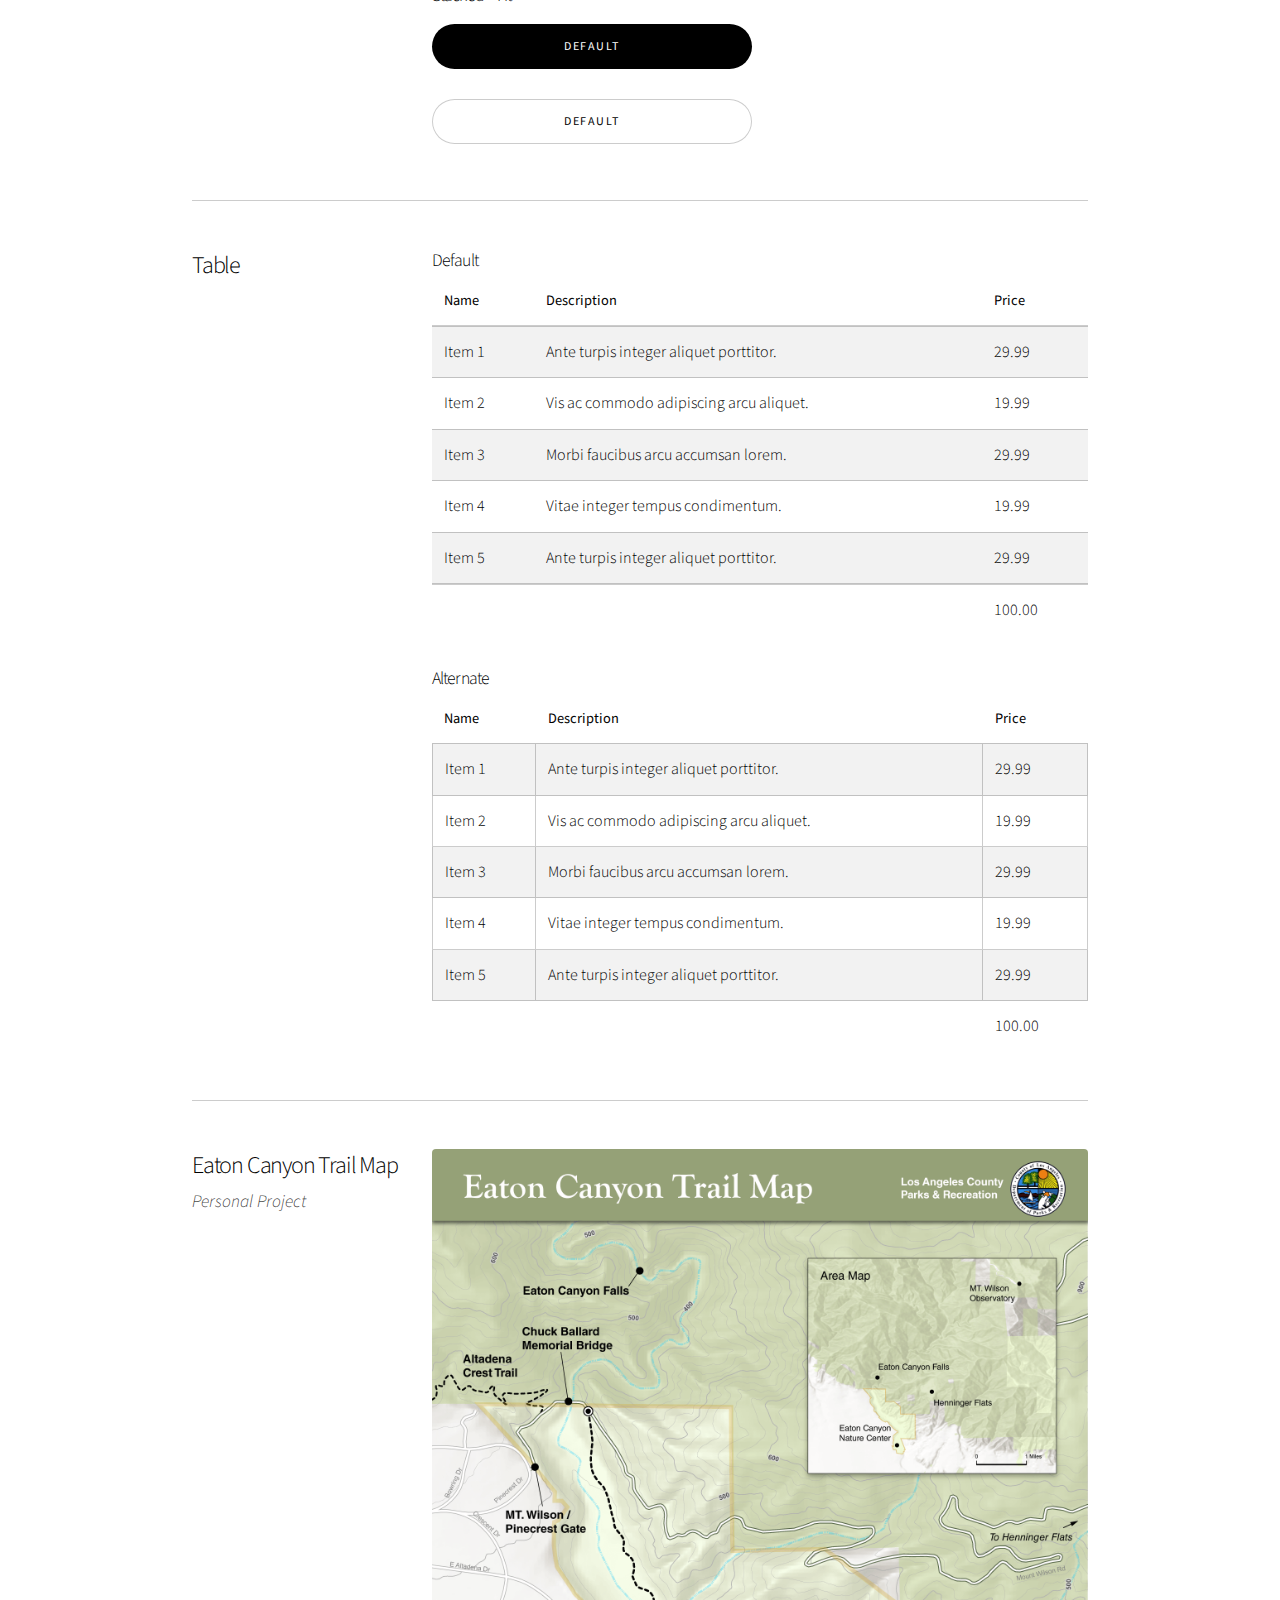
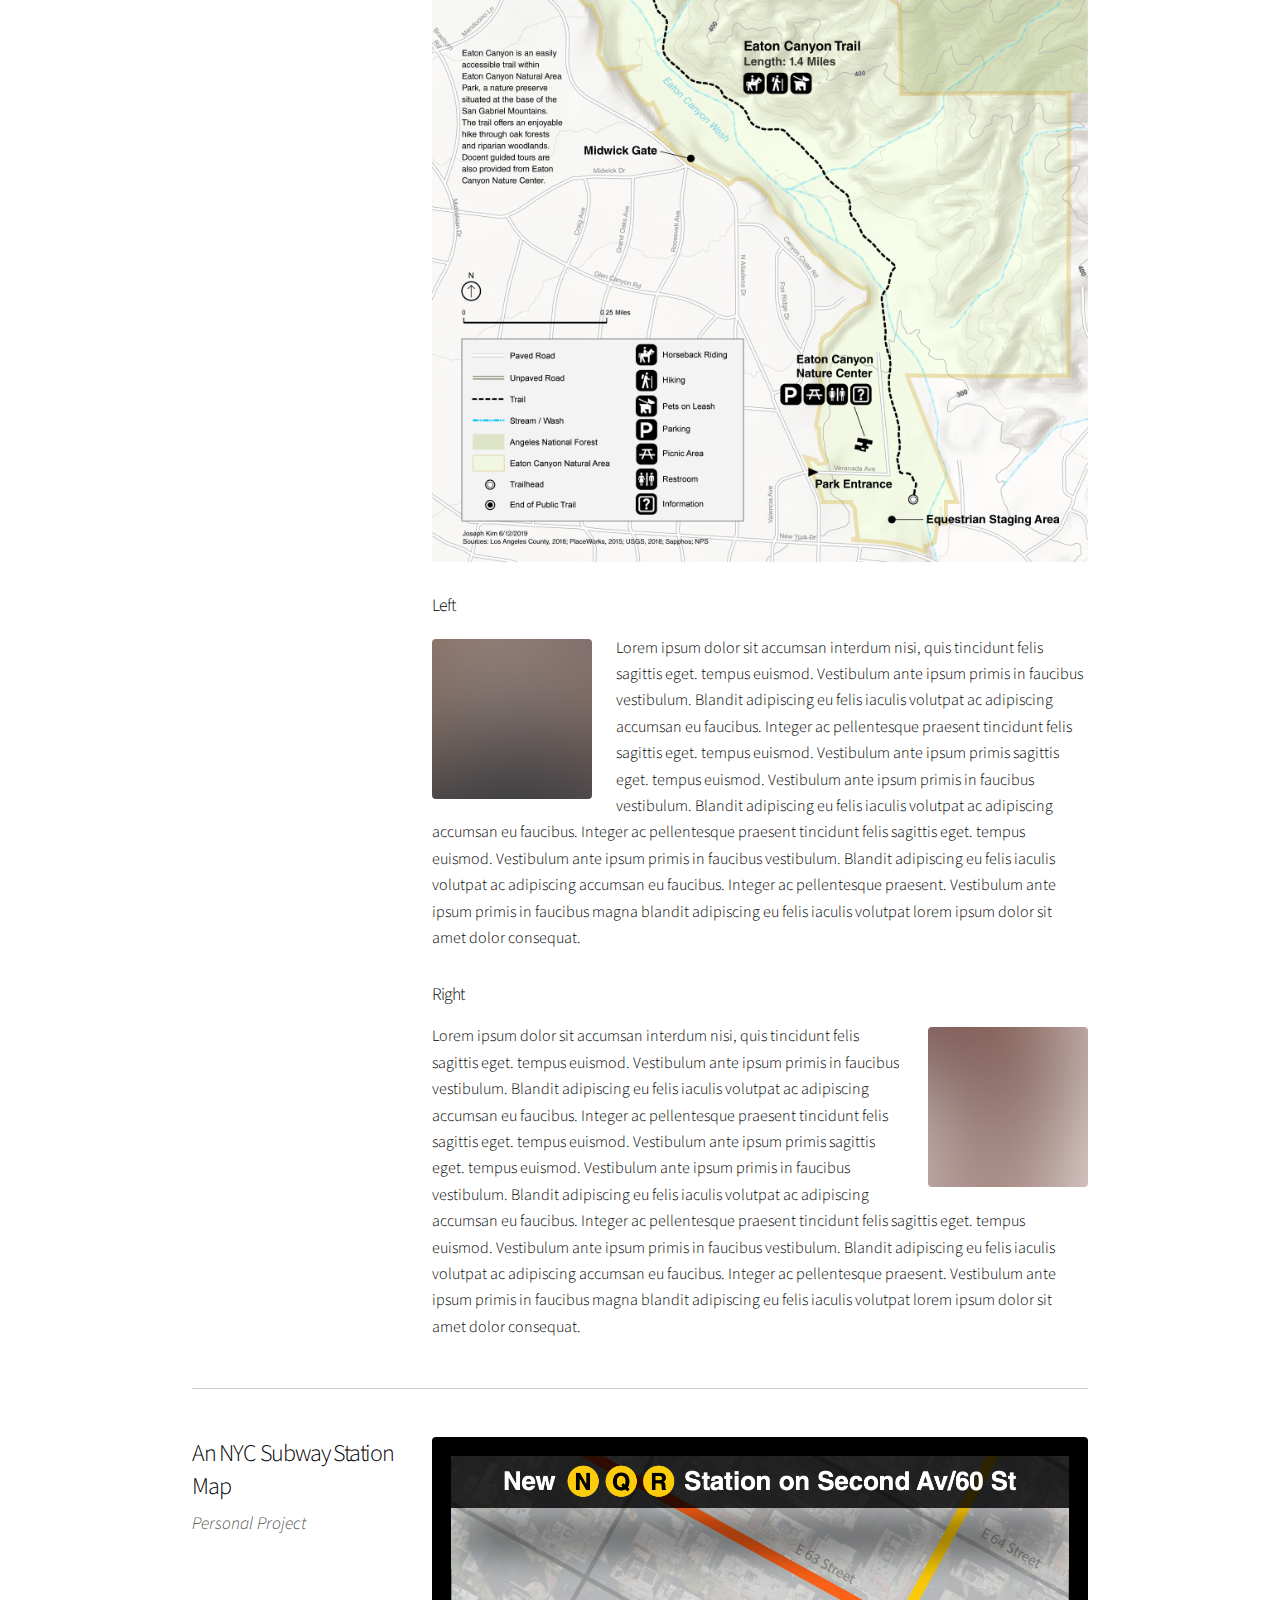
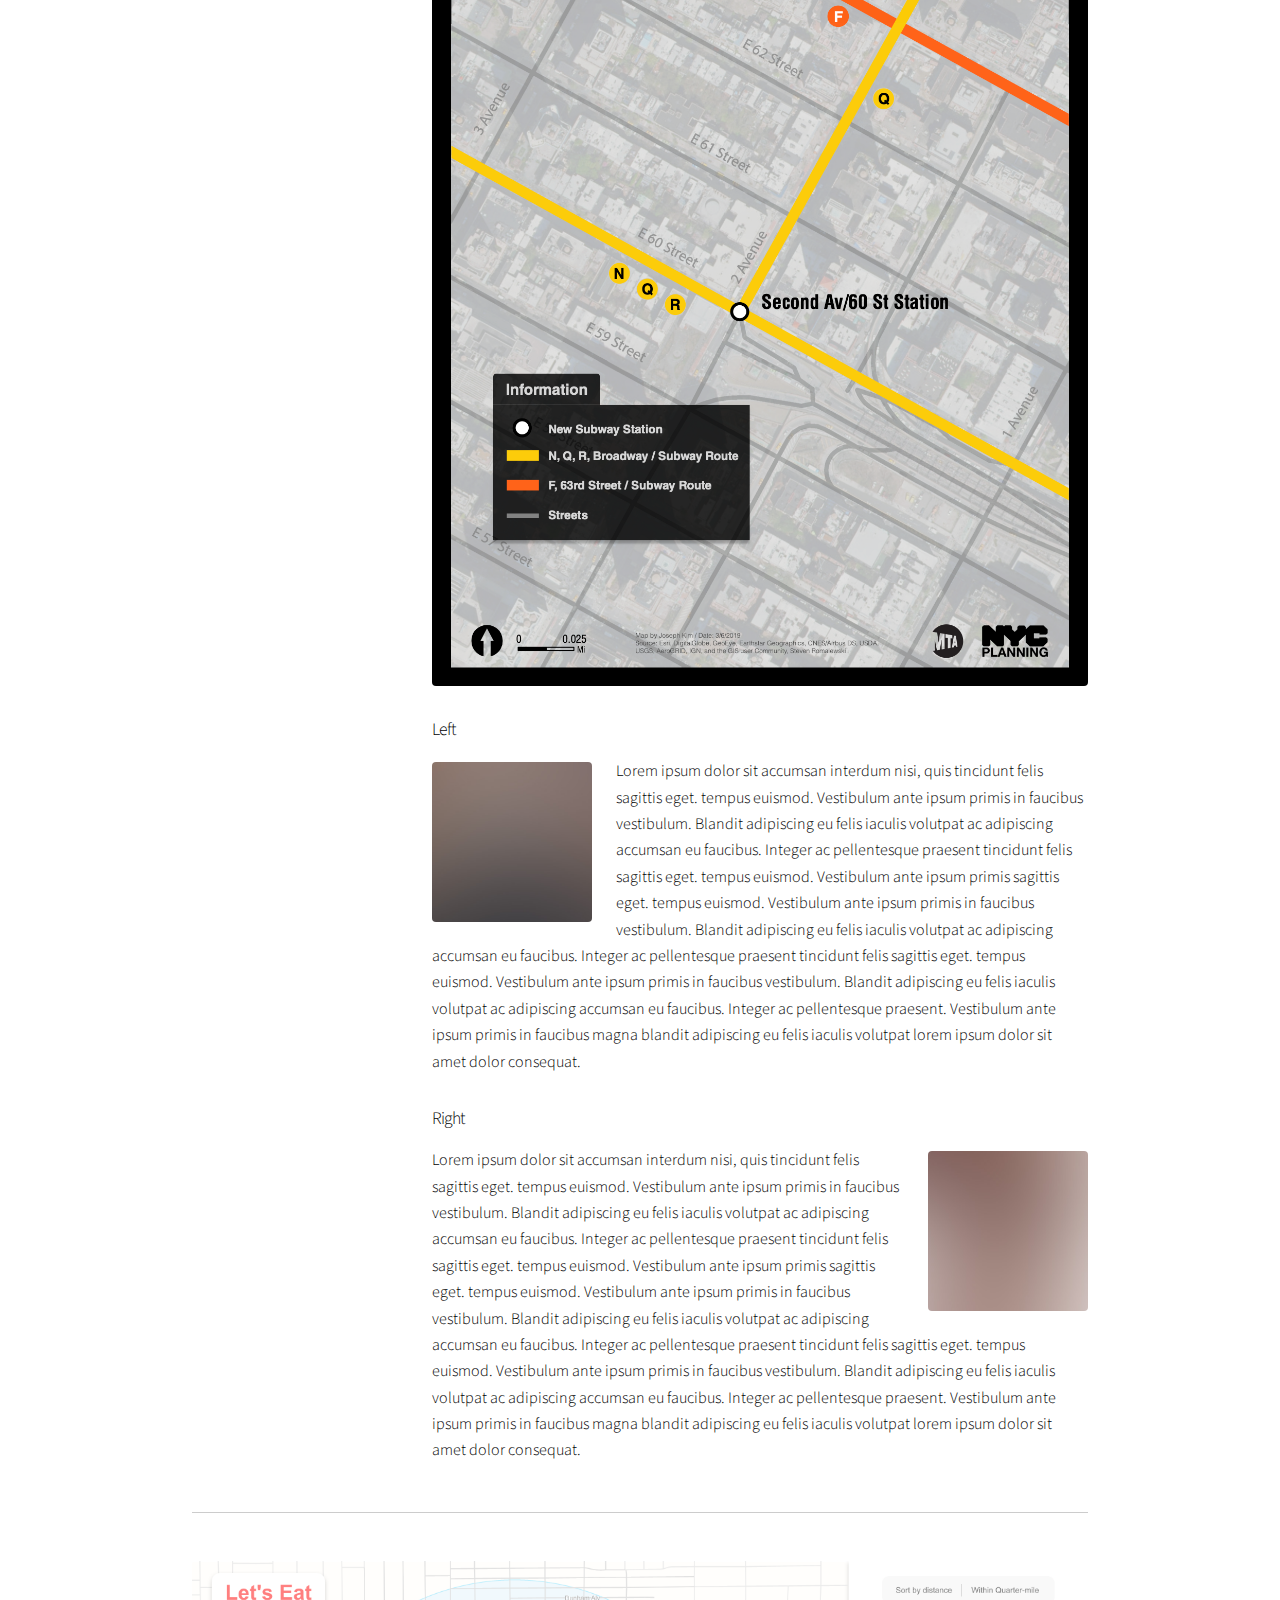
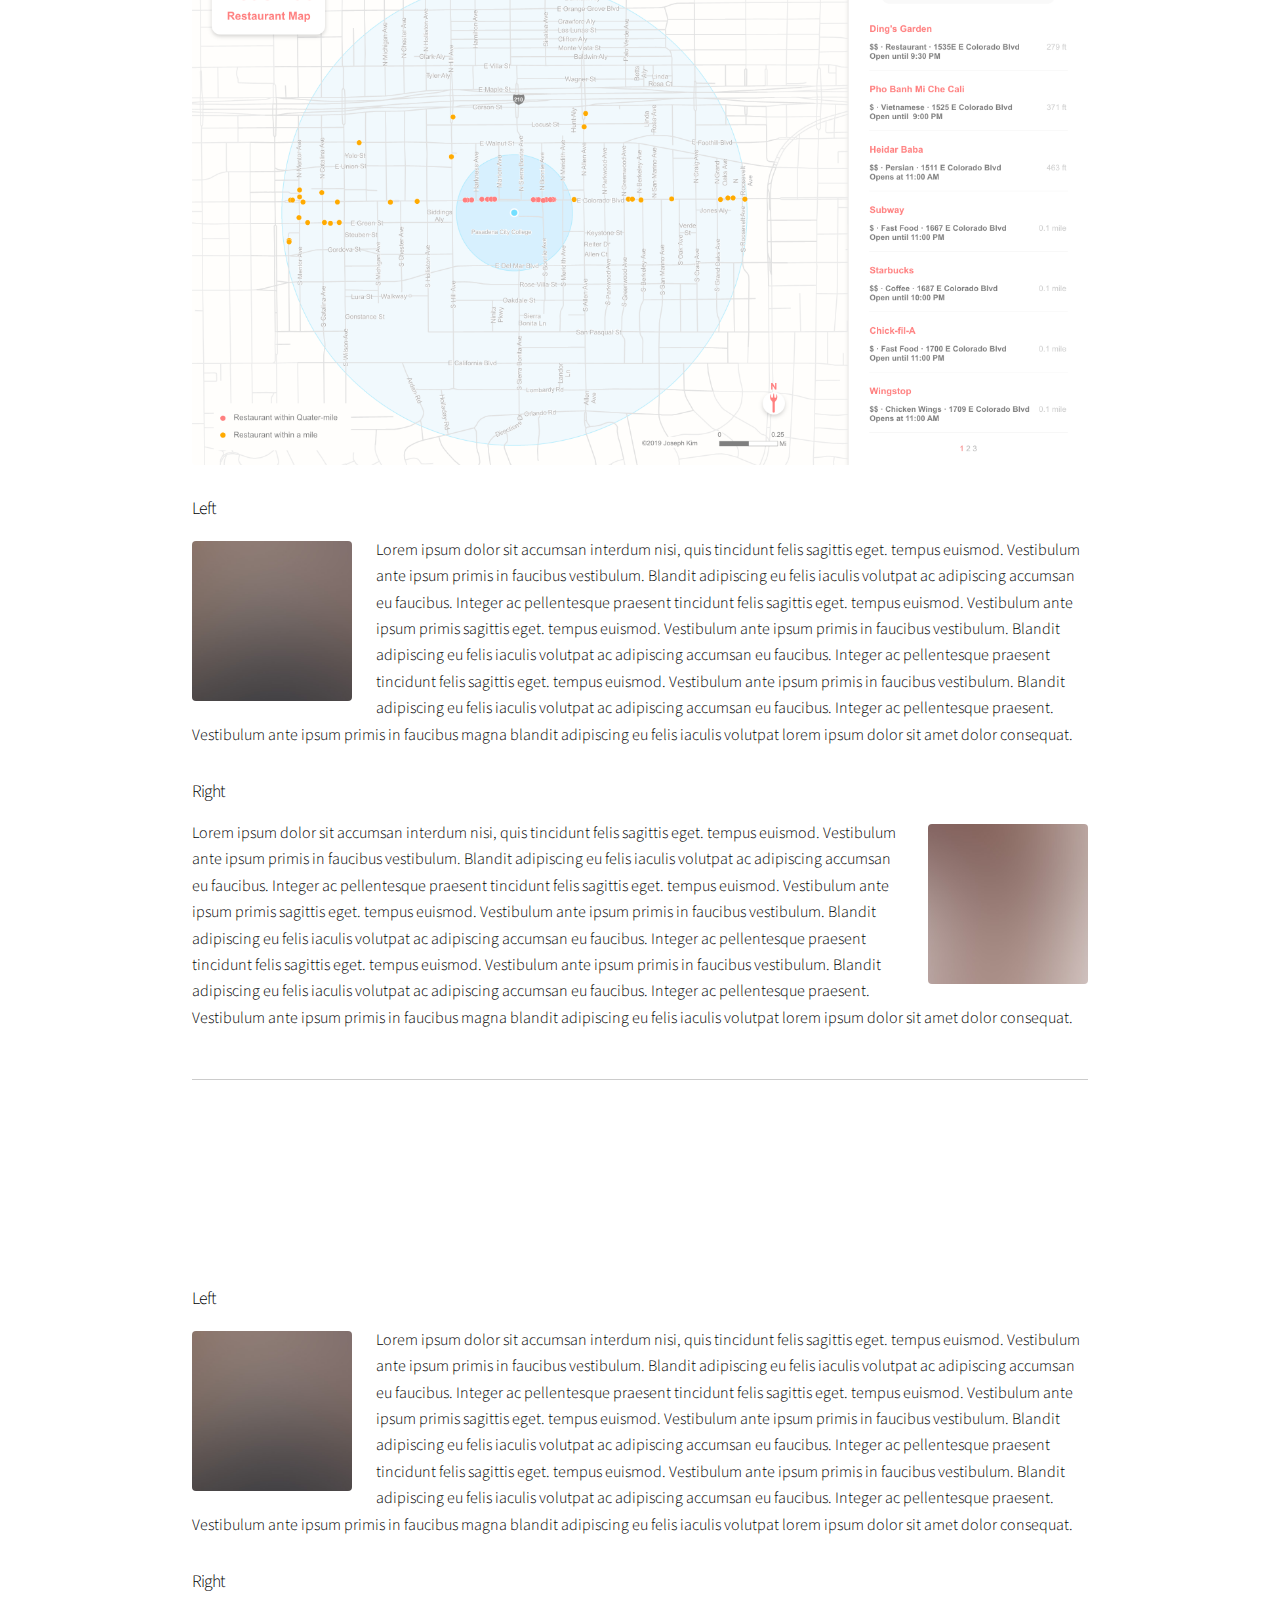
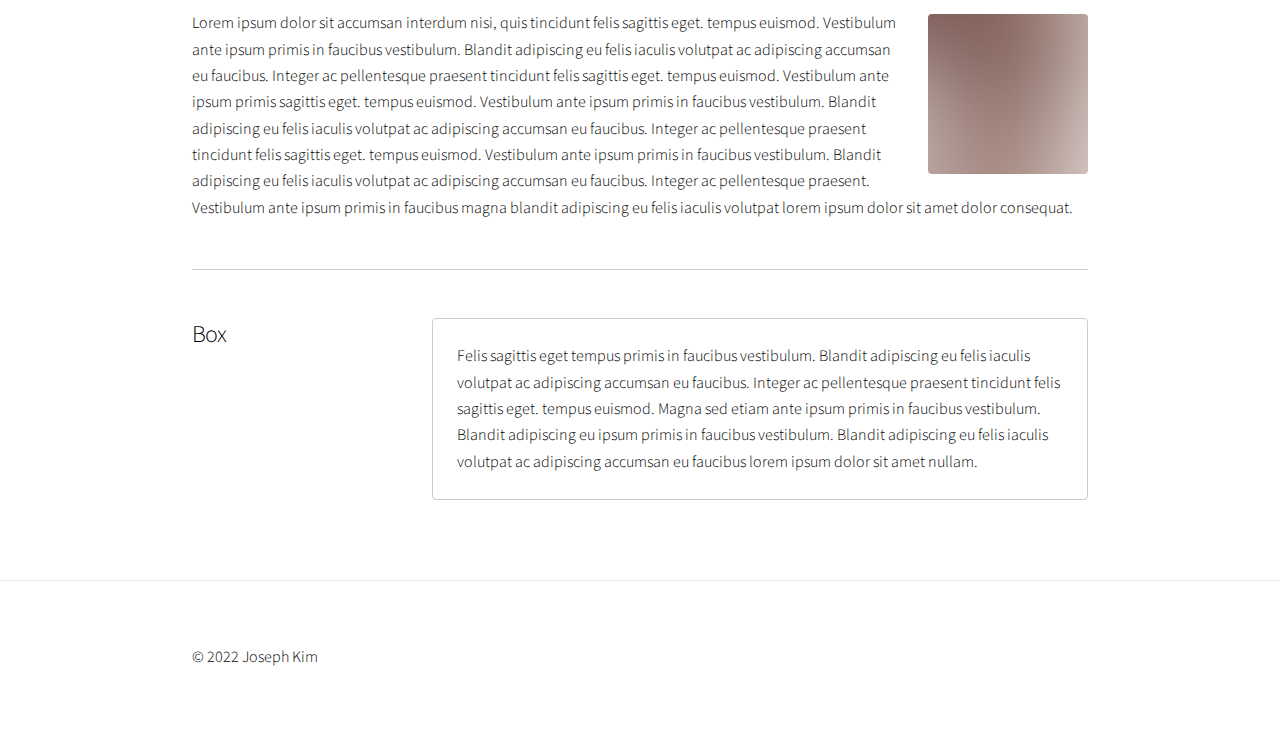
==== commit 08de338f: "update" ====
--- a/index.html
+++ b/index.html
@@ -1,178 +1,223 @@
-<!DOCTYPE HTML>
+<!DOCTYPE html>
 <!--
 	Story by HTML5 UP
 	html5up.net | @ajlkn
 	Free for personal and commercial use under the CCA 3.0 license (html5up.net/license)
 -->
 <html>
-	<head>
-		<title>Joseph Kim</title>
-		<meta charset="utf-8" />
-		<meta name="viewport" content="width=device-width, initial-scale=1, user-scalable=no" />
-		<link rel="stylesheet" href="assets/css/main.css" />
-		<noscript><link rel="stylesheet" href="assets/css/noscript.css" /></noscript>
-	</head>
-	<body class="is-preload">
-
-		<!-- Wrapper -->
-			<div id="wrapper" class="divided">
-				<!-- Seven -->
-					<section class="wrapper style1 align-left">
-						<div class="inner">
-							<h1>Joseph Kim</h1>
-							<p>Hello, I’m Joseph. I’m a Visual Designer Based In Los Angeles.</p>
-							<div class="index align-left">
-
-								<!-- Text -->
-									<section>
-										<header>
-											<h3>Text</h3>
-										</header>
-										<div class="content">
-
-											<p>This is <b>bold</b> and this is <strong>strong</strong>. This is <i>italic</i> and this is <em>emphasized</em>.
-											This is <sup>superscript</sup> text and this is <sub>subscript</sub> text.
-											This is <u>underlined</u> and this is code: <code>for (;;) { ... }</code>.
-											Finally, this is a <a href="#">link</a>.</p>
-
-										</div>
-									</section>
-
-								<!-- Heading -->
-									<section>
-										<header>
-											<h3>Headings</h3>
-										</header>
-										<div class="content">
-
-											<h1>Heading Level 1</h1>
-											<h2>Heading Level 2</h2>
-											<h3>Heading Level 3</h3>
-											<h4>Heading Level 4</h4>
-											<h5>Heading Level 5</h5>
-											<h6>Heading Level 6</h6>
-
-											<hr>
-
-											<header>
-												<h1>Heading with a Subtitle</h1>
-												<p>Lorem ipsum dolor sit amet nullam id egestas urna aliquam</p>
-											</header>
-											<p>Nunc lacinia ante nunc ac lobortis. Interdum adipiscing gravida odio porttitor sem non mi integer non faucibus ornare mi ut ante amet placerat aliquet. Volutpat eu sed ante lacinia sapien lorem accumsan varius montes viverra nibh in adipiscing blandit tempus accumsan.</p>
-
-											<hr>
-
-											<header>
-												<h2>Heading with a Subtitle</h2>
-												<p>Lorem ipsum dolor sit amet nullam id egestas urna aliquam</p>
-											</header>
-											<p>Nunc lacinia ante nunc ac lobortis. Interdum adipiscing gravida odio porttitor sem non mi integer non faucibus ornare mi ut ante amet placerat aliquet. Volutpat eu sed ante lacinia sapien lorem accumsan varius montes viverra nibh in adipiscing blandit tempus accumsan.</p>
-
-											<hr>
-
-											<header>
-												<h3>Heading with a Subtitle</h3>
-												<p>Lorem ipsum dolor sit amet nullam id egestas urna aliquam</p>
-											</header>
-											<p>Nunc lacinia ante nunc ac lobortis. Interdum adipiscing gravida odio porttitor sem non mi integer non faucibus ornare mi ut ante amet placerat aliquet. Volutpat eu sed ante lacinia sapien lorem accumsan varius montes viverra nibh in adipiscing blandit tempus accumsan.</p>
-
-										</div>
-									</section>
-
-								<!-- Unordered List -->
-									<section>
-										<header>
-											<h3>Unordered List</h3>
-										</header>
-										<div class="content">
-
-											<h4>Default</h4>
-											<ul>
-												<li>Lorem ipsum dolor sit amet</li>
-												<li>Interdum adipiscing gravida odio</li>
-												<li>Porttitor sem non integer</li>
-												<li>Non faucibus ornare mi ut ante</li>
-												<li>Sagittis adipiscing eleifend</li>
-												<li>Felis amet dolore viverra</li>
-											</ul>
-
-											<h4>Alternate</h4>
-											<ul class="alt">
-												<li>Lorem ipsum dolor sit amet</li>
-												<li>Interdum adipiscing gravida odio</li>
-												<li>Porttitor sem non integer</li>
-												<li>Non faucibus ornare mi ut ante</li>
-												<li>Sagittis adipiscing eleifend</li>
-												<li>Felis amet dolore viverra</li>
-											</ul>
-
-										</div>
-									</section>
-
-								<!-- Ordered List -->
-									<section>
-										<header>
-											<h3>Ordered List</h3>
-										</header>
-										<div class="content">
-
-											<ol>
-												<li>Lorem ipsum dolor sit amet</li>
-												<li>Interdum adipiscing gravida odio</li>
-												<li>Porttitor sem non integer</li>
-												<li>Non faucibus ornare mi ut ante</li>
-												<li>Sagittis adipiscing eleifend</li>
-												<li>Felis amet dolore viverra</li>
-											</ol>
-
-										</div>
-									</section>
-
-								<!-- Definition List -->
-									<section>
-										<header>
-											<h3>Definition List</h3>
-										</header>
-										<div class="content">
-
-											<dl>
-												<dt>Interdum adipiscing odio</dt>
-												<dd>
-													<p>Lorem ipsum dolor vestibulum ante ipsum primis in faucibus vestibulum. Blandit adipiscing eu felis iaculis volutpat ac adipiscing accumsan eu faucibus. Integer ac pellentesque praesent fringilla quis tincidunt felis sagittis eget tempus euismod. Ante ipsum primis vestibulum.</p>
-												</dd>
-												<dt>Non faucibus ornare mi ut ante</dt>
-												<dd>
-													<p>Lorem ipsum dolor vestibulum ante ipsum primis in faucibus vestibulum. Blandit adipiscing eu felis iaculis volutpat ac adipiscing accumsan eu faucibus. Integer ac pellentesque praesent fringilla quis tincidunt felis sagittis eget tempus euismod. Ante ipsum primis vestibulum.</p>
-												</dd>
-												<dt>Felis amet dolore viverra</dt>
-												<dd>
-													<p>Lorem ipsum dolor vestibulum ante ipsum primis in faucibus vestibulum. Blandit adipiscing eu felis iaculis volutpat ac adipiscing accumsan eu faucibus. Integer ac pellentesque praesent fringilla quis tincidunt felis sagittis eget tempus euismod. Ante ipsum primis vestibulum.</p>
-												</dd>
-											</dl>
-
-										</div>
-									</section>
-
-								<!-- Blockquote -->
-									<section>
-										<header>
-											<h3>Blockquote</h3>
-										</header>
-										<div class="content">
-
-											<blockquote>Lorem ipsum dolor vestibulum ante ipsum primis in faucibus vestibulum. Blandit adipiscing eu felis iaculis volutpat ac adipiscing accumsan eu faucibus. Integer ac pellentesque praesent fringilla quis tincidunt felis sagittis eget tempus euismod. Ante ipsum primis vestibulum.</blockquote>
-
-										</div>
-									</section>
-
-								<!-- Code -->
-									<section>
-										<header>
-											<h3>Code</h3>
-										</header>
-										<div class="content">
-
-											<pre><code>i = 0;
+  <head>
+    <title>Joseph Kim</title>
+    <meta charset="utf-8" />
+    <meta
+      name="viewport"
+      content="width=device-width, initial-scale=1, user-scalable=no"
+    />
+    <link rel="stylesheet" href="assets/css/main.css" />
+    <noscript
+      ><link rel="stylesheet" href="assets/css/noscript.css"
+    /></noscript>
+  </head>
+  <body class="is-preload">
+    <!-- Wrapper -->
+    <div id="wrapper" class="divided">
+      <!-- Seven -->
+      <section class="wrapper style1 align-left">
+        <div class="inner">
+          <h1>Joseph Kim</h1>
+          <p>Hello, I’m Joseph. I’m a Visual Designer Based In Los Angeles.</p>
+          <div class="index align-left">
+            <!-- Text -->
+            <section>
+              <header>
+                <h3>Text</h3>
+              </header>
+              <div class="content">
+                <p>
+                  This is <b>bold</b> and this is <strong>strong</strong>. This
+                  is <i>italic</i> and this is <em>emphasized</em>. This is
+                  <sup>superscript</sup> text and this is
+                  <sub>subscript</sub> text. This is <u>underlined</u> and this
+                  is code: <code>for (;;) { ... }</code>. Finally, this is a
+                  <a href="#">link</a>.
+                </p>
+              </div>
+            </section>
+
+            <!-- Heading -->
+            <section>
+              <header>
+                <h3>Headings</h3>
+              </header>
+              <div class="content">
+                <h1>Heading Level 1</h1>
+                <h2>Heading Level 2</h2>
+                <h3>Heading Level 3</h3>
+                <h4>Heading Level 4</h4>
+                <h5>Heading Level 5</h5>
+                <h6>Heading Level 6</h6>
+
+                <hr />
+
+                <header>
+                  <h1>Heading with a Subtitle</h1>
+                  <p>
+                    Lorem ipsum dolor sit amet nullam id egestas urna aliquam
+                  </p>
+                </header>
+                <p>
+                  Nunc lacinia ante nunc ac lobortis. Interdum adipiscing
+                  gravida odio porttitor sem non mi integer non faucibus ornare
+                  mi ut ante amet placerat aliquet. Volutpat eu sed ante lacinia
+                  sapien lorem accumsan varius montes viverra nibh in adipiscing
+                  blandit tempus accumsan.
+                </p>
+
+                <hr />
+
+                <header>
+                  <h2>Heading with a Subtitle</h2>
+                  <p>
+                    Lorem ipsum dolor sit amet nullam id egestas urna aliquam
+                  </p>
+                </header>
+                <p>
+                  Nunc lacinia ante nunc ac lobortis. Interdum adipiscing
+                  gravida odio porttitor sem non mi integer non faucibus ornare
+                  mi ut ante amet placerat aliquet. Volutpat eu sed ante lacinia
+                  sapien lorem accumsan varius montes viverra nibh in adipiscing
+                  blandit tempus accumsan.
+                </p>
+
+                <hr />
+
+                <header>
+                  <h3>Heading with a Subtitle</h3>
+                  <p>
+                    Lorem ipsum dolor sit amet nullam id egestas urna aliquam
+                  </p>
+                </header>
+                <p>
+                  Nunc lacinia ante nunc ac lobortis. Interdum adipiscing
+                  gravida odio porttitor sem non mi integer non faucibus ornare
+                  mi ut ante amet placerat aliquet. Volutpat eu sed ante lacinia
+                  sapien lorem accumsan varius montes viverra nibh in adipiscing
+                  blandit tempus accumsan.
+                </p>
+              </div>
+            </section>
+
+            <!-- Unordered List -->
+            <section>
+              <header>
+                <h3>Unordered List</h3>
+              </header>
+              <div class="content">
+                <h4>Default</h4>
+                <ul>
+                  <li>Lorem ipsum dolor sit amet</li>
+                  <li>Interdum adipiscing gravida odio</li>
+                  <li>Porttitor sem non integer</li>
+                  <li>Non faucibus ornare mi ut ante</li>
+                  <li>Sagittis adipiscing eleifend</li>
+                  <li>Felis amet dolore viverra</li>
+                </ul>
+
+                <h4>Alternate</h4>
+                <ul class="alt">
+                  <li>Lorem ipsum dolor sit amet</li>
+                  <li>Interdum adipiscing gravida odio</li>
+                  <li>Porttitor sem non integer</li>
+                  <li>Non faucibus ornare mi ut ante</li>
+                  <li>Sagittis adipiscing eleifend</li>
+                  <li>Felis amet dolore viverra</li>
+                </ul>
+              </div>
+            </section>
+
+            <!-- Ordered List -->
+            <section>
+              <header>
+                <h3>Ordered List</h3>
+              </header>
+              <div class="content">
+                <ol>
+                  <li>Lorem ipsum dolor sit amet</li>
+                  <li>Interdum adipiscing gravida odio</li>
+                  <li>Porttitor sem non integer</li>
+                  <li>Non faucibus ornare mi ut ante</li>
+                  <li>Sagittis adipiscing eleifend</li>
+                  <li>Felis amet dolore viverra</li>
+                </ol>
+              </div>
+            </section>
+
+            <!-- Definition List -->
+            <section>
+              <header>
+                <h3>Definition List</h3>
+              </header>
+              <div class="content">
+                <dl>
+                  <dt>Interdum adipiscing odio</dt>
+                  <dd>
+                    <p>
+                      Lorem ipsum dolor vestibulum ante ipsum primis in faucibus
+                      vestibulum. Blandit adipiscing eu felis iaculis volutpat
+                      ac adipiscing accumsan eu faucibus. Integer ac
+                      pellentesque praesent fringilla quis tincidunt felis
+                      sagittis eget tempus euismod. Ante ipsum primis
+                      vestibulum.
+                    </p>
+                  </dd>
+                  <dt>Non faucibus ornare mi ut ante</dt>
+                  <dd>
+                    <p>
+                      Lorem ipsum dolor vestibulum ante ipsum primis in faucibus
+                      vestibulum. Blandit adipiscing eu felis iaculis volutpat
+                      ac adipiscing accumsan eu faucibus. Integer ac
+                      pellentesque praesent fringilla quis tincidunt felis
+                      sagittis eget tempus euismod. Ante ipsum primis
+                      vestibulum.
+                    </p>
+                  </dd>
+                  <dt>Felis amet dolore viverra</dt>
+                  <dd>
+                    <p>
+                      Lorem ipsum dolor vestibulum ante ipsum primis in faucibus
+                      vestibulum. Blandit adipiscing eu felis iaculis volutpat
+                      ac adipiscing accumsan eu faucibus. Integer ac
+                      pellentesque praesent fringilla quis tincidunt felis
+                      sagittis eget tempus euismod. Ante ipsum primis
+                      vestibulum.
+                    </p>
+                  </dd>
+                </dl>
+              </div>
+            </section>
+
+            <!-- Blockquote -->
+            <section>
+              <header>
+                <h3>Blockquote</h3>
+              </header>
+              <div class="content">
+                <blockquote>
+                  Lorem ipsum dolor vestibulum ante ipsum primis in faucibus
+                  vestibulum. Blandit adipiscing eu felis iaculis volutpat ac
+                  adipiscing accumsan eu faucibus. Integer ac pellentesque
+                  praesent fringilla quis tincidunt felis sagittis eget tempus
+                  euismod. Ante ipsum primis vestibulum.
+                </blockquote>
+              </div>
+            </section>
+
+            <!-- Code -->
+            <section>
+              <header>
+                <h3>Code</h3>
+              </header>
+              <div class="content">
+                <pre><code>i = 0;
 
 while (!deck.isInOrder()) {
     print 'Iteration ' + i;
@@ -182,307 +227,513 @@
 
 print 'It took ' + i + ' iterations to sort the deck.';
 </code></pre>
-
-										</div>
-									</section>
-
-								<!-- Icons -->
-									<section>
-										<header>
-											<h3>Icons</h3>
-										</header>
-										<div class="content">
-
-											<h4>Style #1</h4>
-											<ul class="icons">
-												<li><a href="#" class="icon brands style1 fa-twitter"><span class="label">Twitter</span></a></li>
-												<li><a href="#" class="icon brands style1 fa-facebook-f"><span class="label">Facebook</span></a></li>
-												<li><a href="#" class="icon brands style1 fa-instagram"><span class="label">Instagram</span></a></li>
-												<li><a href="#" class="icon brands style1 fa-github"><span class="label">Github</span></a></li>
-												<li><a href="#" class="icon brands style1 fa-dribbble"><span class="label">Dribbble</span></a></li>
-											</ul>
-
-											<h4>Style #2</h4>
-											<ul class="icons">
-												<li><a href="#" class="icon brands style2 fa-twitter"><span class="label">Twitter</span></a></li>
-												<li><a href="#" class="icon brands style2 fa-facebook-f"><span class="label">Facebook</span></a></li>
-												<li><a href="#" class="icon brands style2 fa-instagram"><span class="label">Instagram</span></a></li>
-												<li><a href="#" class="icon brands style2 fa-github"><span class="label">Github</span></a></li>
-												<li><a href="#" class="icon brands style2 fa-dribbble"><span class="label">Dribbble</span></a></li>
-											</ul>
-
-										</div>
-									</section>
-
-								<!-- Buttons -->
-									<section>
-										<header>
-											<h3>Buttons</h3>
-										</header>
-										<div class="content">
-
-											<ul class="actions">
-												<li><a href="#" class="button primary">Primary</a></li>
-												<li><a href="#" class="button">Default</a></li>
-											</ul>
-											<ul class="actions">
-												<li><a href="#" class="button primary large">Large</a></li>
-												<li><a href="#" class="button">Default</a></li>
-												<li><a href="#" class="button small">Small</a></li>
-											</ul>
-											<ul class="actions fit">
-												<li><a href="#" class="button primary fit">Fit</a></li>
-												<li><a href="#" class="button fit">Fit</a></li>
-												<li><a href="#" class="button primary fit">Fit</a></li>
-												<li><a href="#" class="button fit">Fit</a></li>
-											</ul>
-											<ul class="actions fit small">
-												<li><a href="#" class="button primary fit small">Fit + Small</a></li>
-												<li><a href="#" class="button fit small">Fit + Small</a></li>
-												<li><a href="#" class="button primary fit small">Fit + Small</a></li>
-												<li><a href="#" class="button fit small">Fit + Small</a></li>
-											</ul>
-											<ul class="actions">
-												<li><a href="#" class="button primary icon solid fa-search">Icon</a></li>
-												<li><a href="#" class="button icon solid fa-download">Icon</a></li>
-											</ul>
-											<ul class="actions">
-												<li><span class="button primary disabled">Primary</span></li>
-												<li><span class="button disabled">Default</span></li>
-											</ul>
-
-										</div>
-									</section>
-
-								<!-- Actions -->
-									<section>
-										<header>
-											<h3>Actions</h3>
-										</header>
-										<div class="content">
-
-											<h4>Default</h4>
-											<ul class="actions">
-												<li><a href="#" class="button primary">Default</a></li>
-												<li><a href="#" class="button">Default</a></li>
-											</ul>
-
-											<h4>Small</h4>
-											<ul class="actions small">
-												<li><a href="#" class="button primary small">Small</a></li>
-												<li><a href="#" class="button small">Small</a></li>
-											</ul>
-
-											<h4>Stacked</h4>
-											<ul class="actions stacked">
-												<li><a href="#" class="button primary">Default</a></li>
-												<li><a href="#" class="button">Default</a></li>
-											</ul>
-
-											<h4>Stacked + Fit</h4>
-											<ul class="actions stacked">
-												<li><a href="#" class="button primary fit">Default</a></li>
-												<li><a href="#" class="button fit">Default</a></li>
-											</ul>
-
-										</div>
-									</section>
-								<!-- Table -->
-									<section>
-										<header>
-											<h3>Table</h3>
-										</header>
-										<div class="content">
-
-											<h4>Default</h4>
-											<div class="table-wrapper">
-												<table>
-													<thead>
-														<tr>
-															<th>Name</th>
-															<th>Description</th>
-															<th>Price</th>
-														</tr>
-													</thead>
-													<tbody>
-														<tr>
-															<td>Item 1</td>
-															<td>Ante turpis integer aliquet porttitor.</td>
-															<td>29.99</td>
-														</tr>
-														<tr>
-															<td>Item 2</td>
-															<td>Vis ac commodo adipiscing arcu aliquet.</td>
-															<td>19.99</td>
-														</tr>
-														<tr>
-															<td>Item 3</td>
-															<td> Morbi faucibus arcu accumsan lorem.</td>
-															<td>29.99</td>
-														</tr>
-														<tr>
-															<td>Item 4</td>
-															<td>Vitae integer tempus condimentum.</td>
-															<td>19.99</td>
-														</tr>
-														<tr>
-															<td>Item 5</td>
-															<td>Ante turpis integer aliquet porttitor.</td>
-															<td>29.99</td>
-														</tr>
-													</tbody>
-													<tfoot>
-														<tr>
-															<td colspan="2"></td>
-															<td>100.00</td>
-														</tr>
-													</tfoot>
-												</table>
-											</div>
-
-											<h4>Alternate</h4>
-											<div class="table-wrapper">
-												<table class="alt">
-													<thead>
-														<tr>
-															<th>Name</th>
-															<th>Description</th>
-															<th>Price</th>
-														</tr>
-													</thead>
-													<tbody>
-														<tr>
-															<td>Item 1</td>
-															<td>Ante turpis integer aliquet porttitor.</td>
-															<td>29.99</td>
-														</tr>
-														<tr>
-															<td>Item 2</td>
-															<td>Vis ac commodo adipiscing arcu aliquet.</td>
-															<td>19.99</td>
-														</tr>
-														<tr>
-															<td>Item 3</td>
-															<td> Morbi faucibus arcu accumsan lorem.</td>
-															<td>29.99</td>
-														</tr>
-														<tr>
-															<td>Item 4</td>
-															<td>Vitae integer tempus condimentum.</td>
-															<td>19.99</td>
-														</tr>
-														<tr>
-															<td>Item 5</td>
-															<td>Ante turpis integer aliquet porttitor.</td>
-															<td>29.99</td>
-														</tr>
-													</tbody>
-													<tfoot>
-														<tr>
-															<td colspan="2"></td>
-															<td>100.00</td>
-														</tr>
-													</tfoot>
-												</table>
-											</div>
-
-										</div>
-									</section>
-
-								<!-- Images 1 -->
-									<section>
-										<header>
-											<h3>Eaton Canyon Trail Map</h3>
-											<p>Personal Project</p>
-										</header>
-										<div class="content">
-											<span class="image fit"><img src="images/Eaton_Canyon.png" alt=""></span>
-
-											<h4>Left</h4>
-											<p><span class="image left"><img src="images/pic01.jpg" alt=""></span>Lorem ipsum dolor sit accumsan interdum nisi, quis tincidunt felis sagittis eget. tempus euismod. Vestibulum ante ipsum primis in faucibus vestibulum. Blandit adipiscing eu felis iaculis volutpat ac adipiscing accumsan eu faucibus. Integer ac pellentesque praesent tincidunt felis sagittis eget. tempus euismod. Vestibulum ante ipsum primis sagittis eget. tempus euismod. Vestibulum ante ipsum primis in faucibus vestibulum. Blandit adipiscing eu felis iaculis volutpat ac adipiscing accumsan eu faucibus. Integer ac pellentesque praesent tincidunt felis sagittis eget. tempus euismod. Vestibulum ante ipsum primis in faucibus vestibulum. Blandit adipiscing eu felis iaculis volutpat ac adipiscing accumsan eu faucibus. Integer ac pellentesque praesent. Vestibulum ante ipsum primis in faucibus magna blandit adipiscing eu felis iaculis volutpat lorem ipsum dolor sit amet dolor consequat.</p>
-
-											<h4>Right</h4>
-											<p><span class="image right"><img src="images/pic02.jpg" alt=""></span>Lorem ipsum dolor sit accumsan interdum nisi, quis tincidunt felis sagittis eget. tempus euismod. Vestibulum ante ipsum primis in faucibus vestibulum. Blandit adipiscing eu felis iaculis volutpat ac adipiscing accumsan eu faucibus. Integer ac pellentesque praesent tincidunt felis sagittis eget. tempus euismod. Vestibulum ante ipsum primis sagittis eget. tempus euismod. Vestibulum ante ipsum primis in faucibus vestibulum. Blandit adipiscing eu felis iaculis volutpat ac adipiscing accumsan eu faucibus. Integer ac pellentesque praesent tincidunt felis sagittis eget. tempus euismod. Vestibulum ante ipsum primis in faucibus vestibulum. Blandit adipiscing eu felis iaculis volutpat ac adipiscing accumsan eu faucibus. Integer ac pellentesque praesent. Vestibulum ante ipsum primis in faucibus magna blandit adipiscing eu felis iaculis volutpat lorem ipsum dolor sit amet dolor consequat.</p>
-										</div>
-									</section>
-									<!-- Images 2 -->
-									<section>
-										<header>
-											<h3>An NYC Subway Station Map</h3>
-											<p>Personal Project</p>
-										</header>
-										<div class="content">
-											<span class="image fit"><img src="images/NYC_Subyway.png" alt=""></span>
-
-											<h4>Left</h4>
-											<p><span class="image left"><img src="images/pic01.jpg" alt=""></span>Lorem ipsum dolor sit accumsan interdum nisi, quis tincidunt felis sagittis eget. tempus euismod. Vestibulum ante ipsum primis in faucibus vestibulum. Blandit adipiscing eu felis iaculis volutpat ac adipiscing accumsan eu faucibus. Integer ac pellentesque praesent tincidunt felis sagittis eget. tempus euismod. Vestibulum ante ipsum primis sagittis eget. tempus euismod. Vestibulum ante ipsum primis in faucibus vestibulum. Blandit adipiscing eu felis iaculis volutpat ac adipiscing accumsan eu faucibus. Integer ac pellentesque praesent tincidunt felis sagittis eget. tempus euismod. Vestibulum ante ipsum primis in faucibus vestibulum. Blandit adipiscing eu felis iaculis volutpat ac adipiscing accumsan eu faucibus. Integer ac pellentesque praesent. Vestibulum ante ipsum primis in faucibus magna blandit adipiscing eu felis iaculis volutpat lorem ipsum dolor sit amet dolor consequat.</p>
-
-											<h4>Right</h4>
-											<p><span class="image right"><img src="images/pic02.jpg" alt=""></span>Lorem ipsum dolor sit accumsan interdum nisi, quis tincidunt felis sagittis eget. tempus euismod. Vestibulum ante ipsum primis in faucibus vestibulum. Blandit adipiscing eu felis iaculis volutpat ac adipiscing accumsan eu faucibus. Integer ac pellentesque praesent tincidunt felis sagittis eget. tempus euismod. Vestibulum ante ipsum primis sagittis eget. tempus euismod. Vestibulum ante ipsum primis in faucibus vestibulum. Blandit adipiscing eu felis iaculis volutpat ac adipiscing accumsan eu faucibus. Integer ac pellentesque praesent tincidunt felis sagittis eget. tempus euismod. Vestibulum ante ipsum primis in faucibus vestibulum. Blandit adipiscing eu felis iaculis volutpat ac adipiscing accumsan eu faucibus. Integer ac pellentesque praesent. Vestibulum ante ipsum primis in faucibus magna blandit adipiscing eu felis iaculis volutpat lorem ipsum dolor sit amet dolor consequat.</p>
-										</div>
-									</section>
-									<!-- Images 3 -->
-									<section>
-										<div class="content">
-											<span class="image fit"><img src="images/Lets_Eat.png" alt=""></span>
-
-											<h4>Left</h4>
-											<p><span class="image left"><img src="images/pic01.jpg" alt=""></span>Lorem ipsum dolor sit accumsan interdum nisi, quis tincidunt felis sagittis eget. tempus euismod. Vestibulum ante ipsum primis in faucibus vestibulum. Blandit adipiscing eu felis iaculis volutpat ac adipiscing accumsan eu faucibus. Integer ac pellentesque praesent tincidunt felis sagittis eget. tempus euismod. Vestibulum ante ipsum primis sagittis eget. tempus euismod. Vestibulum ante ipsum primis in faucibus vestibulum. Blandit adipiscing eu felis iaculis volutpat ac adipiscing accumsan eu faucibus. Integer ac pellentesque praesent tincidunt felis sagittis eget. tempus euismod. Vestibulum ante ipsum primis in faucibus vestibulum. Blandit adipiscing eu felis iaculis volutpat ac adipiscing accumsan eu faucibus. Integer ac pellentesque praesent. Vestibulum ante ipsum primis in faucibus magna blandit adipiscing eu felis iaculis volutpat lorem ipsum dolor sit amet dolor consequat.</p>
-
-											<h4>Right</h4>
-											<p><span class="image right"><img src="images/pic02.jpg" alt=""></span>Lorem ipsum dolor sit accumsan interdum nisi, quis tincidunt felis sagittis eget. tempus euismod. Vestibulum ante ipsum primis in faucibus vestibulum. Blandit adipiscing eu felis iaculis volutpat ac adipiscing accumsan eu faucibus. Integer ac pellentesque praesent tincidunt felis sagittis eget. tempus euismod. Vestibulum ante ipsum primis sagittis eget. tempus euismod. Vestibulum ante ipsum primis in faucibus vestibulum. Blandit adipiscing eu felis iaculis volutpat ac adipiscing accumsan eu faucibus. Integer ac pellentesque praesent tincidunt felis sagittis eget. tempus euismod. Vestibulum ante ipsum primis in faucibus vestibulum. Blandit adipiscing eu felis iaculis volutpat ac adipiscing accumsan eu faucibus. Integer ac pellentesque praesent. Vestibulum ante ipsum primis in faucibus magna blandit adipiscing eu felis iaculis volutpat lorem ipsum dolor sit amet dolor consequat.</p>
-										</div>
-									</section>
-									<!-- Images 4 -->
-									<section>
-										<div class="content">
-											<video autoplay="" muted="" loop="" playsinline="" id="vid" preload="auto" width="100%" height="100%">
-												<source src="images/airline.mp4" type="video/mp4">
-											  Your browser does not support the video tag.
-											  </video>
-											<span class="fit"></span>
-
-											<h4>Left</h4>
-											<p><span class="image left"><img src="images/pic01.jpg" alt=""></span>Lorem ipsum dolor sit accumsan interdum nisi, quis tincidunt felis sagittis eget. tempus euismod. Vestibulum ante ipsum primis in faucibus vestibulum. Blandit adipiscing eu felis iaculis volutpat ac adipiscing accumsan eu faucibus. Integer ac pellentesque praesent tincidunt felis sagittis eget. tempus euismod. Vestibulum ante ipsum primis sagittis eget. tempus euismod. Vestibulum ante ipsum primis in faucibus vestibulum. Blandit adipiscing eu felis iaculis volutpat ac adipiscing accumsan eu faucibus. Integer ac pellentesque praesent tincidunt felis sagittis eget. tempus euismod. Vestibulum ante ipsum primis in faucibus vestibulum. Blandit adipiscing eu felis iaculis volutpat ac adipiscing accumsan eu faucibus. Integer ac pellentesque praesent. Vestibulum ante ipsum primis in faucibus magna blandit adipiscing eu felis iaculis volutpat lorem ipsum dolor sit amet dolor consequat.</p>
-
-											<h4>Right</h4>
-											<p><span class="image right"><img src="images/pic02.jpg" alt=""></span>Lorem ipsum dolor sit accumsan interdum nisi, quis tincidunt felis sagittis eget. tempus euismod. Vestibulum ante ipsum primis in faucibus vestibulum. Blandit adipiscing eu felis iaculis volutpat ac adipiscing accumsan eu faucibus. Integer ac pellentesque praesent tincidunt felis sagittis eget. tempus euismod. Vestibulum ante ipsum primis sagittis eget. tempus euismod. Vestibulum ante ipsum primis in faucibus vestibulum. Blandit adipiscing eu felis iaculis volutpat ac adipiscing accumsan eu faucibus. Integer ac pellentesque praesent tincidunt felis sagittis eget. tempus euismod. Vestibulum ante ipsum primis in faucibus vestibulum. Blandit adipiscing eu felis iaculis volutpat ac adipiscing accumsan eu faucibus. Integer ac pellentesque praesent. Vestibulum ante ipsum primis in faucibus magna blandit adipiscing eu felis iaculis volutpat lorem ipsum dolor sit amet dolor consequat.</p>
-										</div>
-									</section>		
-								<!-- Box -->
-									<section>
-										<header>
-											<h3>Box</h3>
-										</header>
-										<div class="content">
-
-											<div class="box">
-												<p>Felis sagittis eget tempus primis in faucibus vestibulum. Blandit adipiscing eu felis iaculis volutpat ac adipiscing accumsan eu faucibus. Integer ac pellentesque praesent tincidunt felis sagittis eget. tempus euismod. Magna sed etiam ante ipsum primis in faucibus vestibulum. Blandit adipiscing eu ipsum primis in faucibus vestibulum. Blandit adipiscing eu felis iaculis volutpat ac adipiscing accumsan eu faucibus lorem ipsum dolor sit amet nullam.</p>
-											</div>
-
-										</div>
-									</section>
-							</div>
-						</div>
-					</section>
-
-				<!-- Footer -->
-					<footer class="wrapper style1 align-left">
-						<div class="inner">
-							<p>&copy; 2022 Joseph Kim</p>
-						</div>
-					</footer>
-
-			</div>
-
-		<!-- Scripts -->
-			<script src="assets/js/jquery.min.js"></script>
-			<script src="assets/js/jquery.scrollex.min.js"></script>
-			<script src="assets/js/jquery.scrolly.min.js"></script>
-			<script src="assets/js/browser.min.js"></script>
-			<script src="assets/js/breakpoints.min.js"></script>
-			<script src="assets/js/util.js"></script>
-			<script src="assets/js/main.js"></script>
-
-	</body>
-</html>+              </div>
+            </section>
+
+            <!-- Icons -->
+            <section>
+              <header>
+                <h3>Icons</h3>
+              </header>
+              <div class="content">
+                <h4>Style #1</h4>
+                <ul class="icons">
+                  <li>
+                    <a href="#" class="icon brands style1 fa-twitter"
+                      ><span class="label">Twitter</span></a
+                    >
+                  </li>
+                  <li>
+                    <a href="#" class="icon brands style1 fa-facebook-f"
+                      ><span class="label">Facebook</span></a
+                    >
+                  </li>
+                  <li>
+                    <a href="#" class="icon brands style1 fa-instagram"
+                      ><span class="label">Instagram</span></a
+                    >
+                  </li>
+                  <li>
+                    <a href="#" class="icon brands style1 fa-github"
+                      ><span class="label">Github</span></a
+                    >
+                  </li>
+                  <li>
+                    <a href="#" class="icon brands style1 fa-dribbble"
+                      ><span class="label">Dribbble</span></a
+                    >
+                  </li>
+                </ul>
+
+                <h4>Style #2</h4>
+                <ul class="icons">
+                  <li>
+                    <a href="#" class="icon brands style2 fa-twitter"
+                      ><span class="label">Twitter</span></a
+                    >
+                  </li>
+                  <li>
+                    <a href="#" class="icon brands style2 fa-facebook-f"
+                      ><span class="label">Facebook</span></a
+                    >
+                  </li>
+                  <li>
+                    <a href="#" class="icon brands style2 fa-instagram"
+                      ><span class="label">Instagram</span></a
+                    >
+                  </li>
+                  <li>
+                    <a href="#" class="icon brands style2 fa-github"
+                      ><span class="label">Github</span></a
+                    >
+                  </li>
+                  <li>
+                    <a href="#" class="icon brands style2 fa-dribbble"
+                      ><span class="label">Dribbble</span></a
+                    >
+                  </li>
+                </ul>
+              </div>
+            </section>
+
+            <!-- Buttons -->
+            <section>
+              <header>
+                <h3>Buttons</h3>
+              </header>
+              <div class="content">
+                <ul class="actions">
+                  <li><a href="#" class="button primary">Primary</a></li>
+                  <li><a href="#" class="button">Default</a></li>
+                </ul>
+                <ul class="actions">
+                  <li><a href="#" class="button primary large">Large</a></li>
+                  <li><a href="#" class="button">Default</a></li>
+                  <li><a href="#" class="button small">Small</a></li>
+                </ul>
+                <ul class="actions fit">
+                  <li><a href="#" class="button primary fit">Fit</a></li>
+                  <li><a href="#" class="button fit">Fit</a></li>
+                  <li><a href="#" class="button primary fit">Fit</a></li>
+                  <li><a href="#" class="button fit">Fit</a></li>
+                </ul>
+                <ul class="actions fit small">
+                  <li>
+                    <a href="#" class="button primary fit small">Fit + Small</a>
+                  </li>
+                  <li><a href="#" class="button fit small">Fit + Small</a></li>
+                  <li>
+                    <a href="#" class="button primary fit small">Fit + Small</a>
+                  </li>
+                  <li><a href="#" class="button fit small">Fit + Small</a></li>
+                </ul>
+                <ul class="actions">
+                  <li>
+                    <a href="#" class="button primary icon solid fa-search"
+                      >Icon</a
+                    >
+                  </li>
+                  <li>
+                    <a href="#" class="button icon solid fa-download">Icon</a>
+                  </li>
+                </ul>
+                <ul class="actions">
+                  <li><span class="button primary disabled">Primary</span></li>
+                  <li><span class="button disabled">Default</span></li>
+                </ul>
+              </div>
+            </section>
+
+            <!-- Actions -->
+            <section>
+              <header>
+                <h3>Actions</h3>
+              </header>
+              <div class="content">
+                <h4>Default</h4>
+                <ul class="actions">
+                  <li><a href="#" class="button primary">Default</a></li>
+                  <li><a href="#" class="button">Default</a></li>
+                </ul>
+
+                <h4>Small</h4>
+                <ul class="actions small">
+                  <li><a href="#" class="button primary small">Small</a></li>
+                  <li><a href="#" class="button small">Small</a></li>
+                </ul>
+
+                <h4>Stacked</h4>
+                <ul class="actions stacked">
+                  <li><a href="#" class="button primary">Default</a></li>
+                  <li><a href="#" class="button">Default</a></li>
+                </ul>
+
+                <h4>Stacked + Fit</h4>
+                <ul class="actions stacked">
+                  <li><a href="#" class="button primary fit">Default</a></li>
+                  <li><a href="#" class="button fit">Default</a></li>
+                </ul>
+              </div>
+            </section>
+            <!-- Table -->
+            <section>
+              <header>
+                <h3>Table</h3>
+              </header>
+              <div class="content">
+                <h4>Default</h4>
+                <div class="table-wrapper">
+                  <table>
+                    <thead>
+                      <tr>
+                        <th>Name</th>
+                        <th>Description</th>
+                        <th>Price</th>
+                      </tr>
+                    </thead>
+                    <tbody>
+                      <tr>
+                        <td>Item 1</td>
+                        <td>Ante turpis integer aliquet porttitor.</td>
+                        <td>29.99</td>
+                      </tr>
+                      <tr>
+                        <td>Item 2</td>
+                        <td>Vis ac commodo adipiscing arcu aliquet.</td>
+                        <td>19.99</td>
+                      </tr>
+                      <tr>
+                        <td>Item 3</td>
+                        <td>Morbi faucibus arcu accumsan lorem.</td>
+                        <td>29.99</td>
+                      </tr>
+                      <tr>
+                        <td>Item 4</td>
+                        <td>Vitae integer tempus condimentum.</td>
+                        <td>19.99</td>
+                      </tr>
+                      <tr>
+                        <td>Item 5</td>
+                        <td>Ante turpis integer aliquet porttitor.</td>
+                        <td>29.99</td>
+                      </tr>
+                    </tbody>
+                    <tfoot>
+                      <tr>
+                        <td colspan="2"></td>
+                        <td>100.00</td>
+                      </tr>
+                    </tfoot>
+                  </table>
+                </div>
+
+                <h4>Alternate</h4>
+                <div class="table-wrapper">
+                  <table class="alt">
+                    <thead>
+                      <tr>
+                        <th>Name</th>
+                        <th>Description</th>
+                        <th>Price</th>
+                      </tr>
+                    </thead>
+                    <tbody>
+                      <tr>
+                        <td>Item 1</td>
+                        <td>Ante turpis integer aliquet porttitor.</td>
+                        <td>29.99</td>
+                      </tr>
+                      <tr>
+                        <td>Item 2</td>
+                        <td>Vis ac commodo adipiscing arcu aliquet.</td>
+                        <td>19.99</td>
+                      </tr>
+                      <tr>
+                        <td>Item 3</td>
+                        <td>Morbi faucibus arcu accumsan lorem.</td>
+                        <td>29.99</td>
+                      </tr>
+                      <tr>
+                        <td>Item 4</td>
+                        <td>Vitae integer tempus condimentum.</td>
+                        <td>19.99</td>
+                      </tr>
+                      <tr>
+                        <td>Item 5</td>
+                        <td>Ante turpis integer aliquet porttitor.</td>
+                        <td>29.99</td>
+                      </tr>
+                    </tbody>
+                    <tfoot>
+                      <tr>
+                        <td colspan="2"></td>
+                        <td>100.00</td>
+                      </tr>
+                    </tfoot>
+                  </table>
+                </div>
+              </div>
+            </section>
+
+            <!-- Images 1 -->
+            <section>
+              <header>
+                <h3>Eaton Canyon Trail Map</h3>
+                <p>Personal Project</p>
+              </header>
+              <div class="content">
+                <span class="image fit"
+                  ><img src="images/Eaton_Canyon.png" alt=""
+                /></span>
+
+                <h4>Left</h4>
+                <p>
+                  <span class="image left"
+                    ><img src="images/pic01.jpg" alt="" /></span
+                  >Lorem ipsum dolor sit accumsan interdum nisi, quis tincidunt
+                  felis sagittis eget. tempus euismod. Vestibulum ante ipsum
+                  primis in faucibus vestibulum. Blandit adipiscing eu felis
+                  iaculis volutpat ac adipiscing accumsan eu faucibus. Integer
+                  ac pellentesque praesent tincidunt felis sagittis eget. tempus
+                  euismod. Vestibulum ante ipsum primis sagittis eget. tempus
+                  euismod. Vestibulum ante ipsum primis in faucibus vestibulum.
+                  Blandit adipiscing eu felis iaculis volutpat ac adipiscing
+                  accumsan eu faucibus. Integer ac pellentesque praesent
+                  tincidunt felis sagittis eget. tempus euismod. Vestibulum ante
+                  ipsum primis in faucibus vestibulum. Blandit adipiscing eu
+                  felis iaculis volutpat ac adipiscing accumsan eu faucibus.
+                  Integer ac pellentesque praesent. Vestibulum ante ipsum primis
+                  in faucibus magna blandit adipiscing eu felis iaculis volutpat
+                  lorem ipsum dolor sit amet dolor consequat.
+                </p>
+
+                <h4>Right</h4>
+                <p>
+                  <span class="image right"
+                    ><img src="images/pic02.jpg" alt="" /></span
+                  >Lorem ipsum dolor sit accumsan interdum nisi, quis tincidunt
+                  felis sagittis eget. tempus euismod. Vestibulum ante ipsum
+                  primis in faucibus vestibulum. Blandit adipiscing eu felis
+                  iaculis volutpat ac adipiscing accumsan eu faucibus. Integer
+                  ac pellentesque praesent tincidunt felis sagittis eget. tempus
+                  euismod. Vestibulum ante ipsum primis sagittis eget. tempus
+                  euismod. Vestibulum ante ipsum primis in faucibus vestibulum.
+                  Blandit adipiscing eu felis iaculis volutpat ac adipiscing
+                  accumsan eu faucibus. Integer ac pellentesque praesent
+                  tincidunt felis sagittis eget. tempus euismod. Vestibulum ante
+                  ipsum primis in faucibus vestibulum. Blandit adipiscing eu
+                  felis iaculis volutpat ac adipiscing accumsan eu faucibus.
+                  Integer ac pellentesque praesent. Vestibulum ante ipsum primis
+                  in faucibus magna blandit adipiscing eu felis iaculis volutpat
+                  lorem ipsum dolor sit amet dolor consequat.
+                </p>
+              </div>
+            </section>
+            <!-- Images 2 -->
+            <section>
+              <header>
+                <h3>An NYC Subway Station Map</h3>
+                <p>Personal Project</p>
+              </header>
+              <div class="content">
+                <span class="image fit"
+                  ><img src="images/NYC_Subyway.png" alt=""
+                /></span>
+
+                <h4>Left</h4>
+                <p>
+                  <span class="image left"
+                    ><img src="images/pic01.jpg" alt="" /></span
+                  >Lorem ipsum dolor sit accumsan interdum nisi, quis tincidunt
+                  felis sagittis eget. tempus euismod. Vestibulum ante ipsum
+                  primis in faucibus vestibulum. Blandit adipiscing eu felis
+                  iaculis volutpat ac adipiscing accumsan eu faucibus. Integer
+                  ac pellentesque praesent tincidunt felis sagittis eget. tempus
+                  euismod. Vestibulum ante ipsum primis sagittis eget. tempus
+                  euismod. Vestibulum ante ipsum primis in faucibus vestibulum.
+                  Blandit adipiscing eu felis iaculis volutpat ac adipiscing
+                  accumsan eu faucibus. Integer ac pellentesque praesent
+                  tincidunt felis sagittis eget. tempus euismod. Vestibulum ante
+                  ipsum primis in faucibus vestibulum. Blandit adipiscing eu
+                  felis iaculis volutpat ac adipiscing accumsan eu faucibus.
+                  Integer ac pellentesque praesent. Vestibulum ante ipsum primis
+                  in faucibus magna blandit adipiscing eu felis iaculis volutpat
+                  lorem ipsum dolor sit amet dolor consequat.
+                </p>
+
+                <h4>Right</h4>
+                <p>
+                  <span class="image right"
+                    ><img src="images/pic02.jpg" alt="" /></span
+                  >Lorem ipsum dolor sit accumsan interdum nisi, quis tincidunt
+                  felis sagittis eget. tempus euismod. Vestibulum ante ipsum
+                  primis in faucibus vestibulum. Blandit adipiscing eu felis
+                  iaculis volutpat ac adipiscing accumsan eu faucibus. Integer
+                  ac pellentesque praesent tincidunt felis sagittis eget. tempus
+                  euismod. Vestibulum ante ipsum primis sagittis eget. tempus
+                  euismod. Vestibulum ante ipsum primis in faucibus vestibulum.
+                  Blandit adipiscing eu felis iaculis volutpat ac adipiscing
+                  accumsan eu faucibus. Integer ac pellentesque praesent
+                  tincidunt felis sagittis eget. tempus euismod. Vestibulum ante
+                  ipsum primis in faucibus vestibulum. Blandit adipiscing eu
+                  felis iaculis volutpat ac adipiscing accumsan eu faucibus.
+                  Integer ac pellentesque praesent. Vestibulum ante ipsum primis
+                  in faucibus magna blandit adipiscing eu felis iaculis volutpat
+                  lorem ipsum dolor sit amet dolor consequat.
+                </p>
+              </div>
+            </section>
+            <!-- Images 3 -->
+            <section>
+              <div class="content">
+                <span class="image fit"
+                  ><img src="images/Lets_Eat.png" alt=""
+                /></span>
+
+                <h4>Left</h4>
+                <p>
+                  <span class="image left"
+                    ><img src="images/pic01.jpg" alt="" /></span
+                  >Lorem ipsum dolor sit accumsan interdum nisi, quis tincidunt
+                  felis sagittis eget. tempus euismod. Vestibulum ante ipsum
+                  primis in faucibus vestibulum. Blandit adipiscing eu felis
+                  iaculis volutpat ac adipiscing accumsan eu faucibus. Integer
+                  ac pellentesque praesent tincidunt felis sagittis eget. tempus
+                  euismod. Vestibulum ante ipsum primis sagittis eget. tempus
+                  euismod. Vestibulum ante ipsum primis in faucibus vestibulum.
+                  Blandit adipiscing eu felis iaculis volutpat ac adipiscing
+                  accumsan eu faucibus. Integer ac pellentesque praesent
+                  tincidunt felis sagittis eget. tempus euismod. Vestibulum ante
+                  ipsum primis in faucibus vestibulum. Blandit adipiscing eu
+                  felis iaculis volutpat ac adipiscing accumsan eu faucibus.
+                  Integer ac pellentesque praesent. Vestibulum ante ipsum primis
+                  in faucibus magna blandit adipiscing eu felis iaculis volutpat
+                  lorem ipsum dolor sit amet dolor consequat.
+                </p>
+
+                <h4>Right</h4>
+                <p>
+                  <span class="image right"
+                    ><img src="images/pic02.jpg" alt="" /></span
+                  >Lorem ipsum dolor sit accumsan interdum nisi, quis tincidunt
+                  felis sagittis eget. tempus euismod. Vestibulum ante ipsum
+                  primis in faucibus vestibulum. Blandit adipiscing eu felis
+                  iaculis volutpat ac adipiscing accumsan eu faucibus. Integer
+                  ac pellentesque praesent tincidunt felis sagittis eget. tempus
+                  euismod. Vestibulum ante ipsum primis sagittis eget. tempus
+                  euismod. Vestibulum ante ipsum primis in faucibus vestibulum.
+                  Blandit adipiscing eu felis iaculis volutpat ac adipiscing
+                  accumsan eu faucibus. Integer ac pellentesque praesent
+                  tincidunt felis sagittis eget. tempus euismod. Vestibulum ante
+                  ipsum primis in faucibus vestibulum. Blandit adipiscing eu
+                  felis iaculis volutpat ac adipiscing accumsan eu faucibus.
+                  Integer ac pellentesque praesent. Vestibulum ante ipsum primis
+                  in faucibus magna blandit adipiscing eu felis iaculis volutpat
+                  lorem ipsum dolor sit amet dolor consequat.
+                </p>
+              </div>
+            </section>
+            <!-- Images 4 -->
+            <section>
+              <div class="content">
+                <span class="fit">
+                  <video
+                    autoplay=""
+                    muted=""
+                    loop=""
+                    playsinline=""
+                    preload="auto"
+                    width="100%"
+                    height="auto"
+                  >
+                    <source src="images/airline.mp4" type="video/mp4" />
+                    Your browser does not support the video tag.
+                  </video>
+                </span>
+                <span class="fit"></span>
+
+                <h4>Left</h4>
+                <p>
+                  <span class="image left"
+                    ><img src="images/pic01.jpg" alt="" /></span
+                  >Lorem ipsum dolor sit accumsan interdum nisi, quis tincidunt
+                  felis sagittis eget. tempus euismod. Vestibulum ante ipsum
+                  primis in faucibus vestibulum. Blandit adipiscing eu felis
+                  iaculis volutpat ac adipiscing accumsan eu faucibus. Integer
+                  ac pellentesque praesent tincidunt felis sagittis eget. tempus
+                  euismod. Vestibulum ante ipsum primis sagittis eget. tempus
+                  euismod. Vestibulum ante ipsum primis in faucibus vestibulum.
+                  Blandit adipiscing eu felis iaculis volutpat ac adipiscing
+                  accumsan eu faucibus. Integer ac pellentesque praesent
+                  tincidunt felis sagittis eget. tempus euismod. Vestibulum ante
+                  ipsum primis in faucibus vestibulum. Blandit adipiscing eu
+                  felis iaculis volutpat ac adipiscing accumsan eu faucibus.
+                  Integer ac pellentesque praesent. Vestibulum ante ipsum primis
+                  in faucibus magna blandit adipiscing eu felis iaculis volutpat
+                  lorem ipsum dolor sit amet dolor consequat.
+                </p>
+
+                <h4>Right</h4>
+                <p>
+                  <span class="image right"
+                    ><img src="images/pic02.jpg" alt="" /></span
+                  >Lorem ipsum dolor sit accumsan interdum nisi, quis tincidunt
+                  felis sagittis eget. tempus euismod. Vestibulum ante ipsum
+                  primis in faucibus vestibulum. Blandit adipiscing eu felis
+                  iaculis volutpat ac adipiscing accumsan eu faucibus. Integer
+                  ac pellentesque praesent tincidunt felis sagittis eget. tempus
+                  euismod. Vestibulum ante ipsum primis sagittis eget. tempus
+                  euismod. Vestibulum ante ipsum primis in faucibus vestibulum.
+                  Blandit adipiscing eu felis iaculis volutpat ac adipiscing
+                  accumsan eu faucibus. Integer ac pellentesque praesent
+                  tincidunt felis sagittis eget. tempus euismod. Vestibulum ante
+                  ipsum primis in faucibus vestibulum. Blandit adipiscing eu
+                  felis iaculis volutpat ac adipiscing accumsan eu faucibus.
+                  Integer ac pellentesque praesent. Vestibulum ante ipsum primis
+                  in faucibus magna blandit adipiscing eu felis iaculis volutpat
+                  lorem ipsum dolor sit amet dolor consequat.
+                </p>
+              </div>
+            </section>
+            <!-- Box -->
+            <section>
+              <header>
+                <h3>Box</h3>
+              </header>
+              <div class="content">
+                <div class="box">
+                  <p>
+                    Felis sagittis eget tempus primis in faucibus vestibulum.
+                    Blandit adipiscing eu felis iaculis volutpat ac adipiscing
+                    accumsan eu faucibus. Integer ac pellentesque praesent
+                    tincidunt felis sagittis eget. tempus euismod. Magna sed
+                    etiam ante ipsum primis in faucibus vestibulum. Blandit
+                    adipiscing eu ipsum primis in faucibus vestibulum. Blandit
+                    adipiscing eu felis iaculis volutpat ac adipiscing accumsan
+                    eu faucibus lorem ipsum dolor sit amet nullam.
+                  </p>
+                </div>
+              </div>
+            </section>
+          </div>
+        </div>
+      </section>
+
+      <!-- Footer -->
+      <footer class="wrapper style1 align-left">
+        <div class="inner">
+          <p>&copy; 2022 Joseph Kim</p>
+        </div>
+      </footer>
+    </div>
+
+    <!-- Scripts -->
+    <script src="assets/js/jquery.min.js"></script>
+    <script src="assets/js/jquery.scrollex.min.js"></script>
+    <script src="assets/js/jquery.scrolly.min.js"></script>
+    <script src="assets/js/browser.min.js"></script>
+    <script src="assets/js/breakpoints.min.js"></script>
+    <script src="assets/js/util.js"></script>
+    <script src="assets/js/main.js"></script>
+  </body>
+</html>
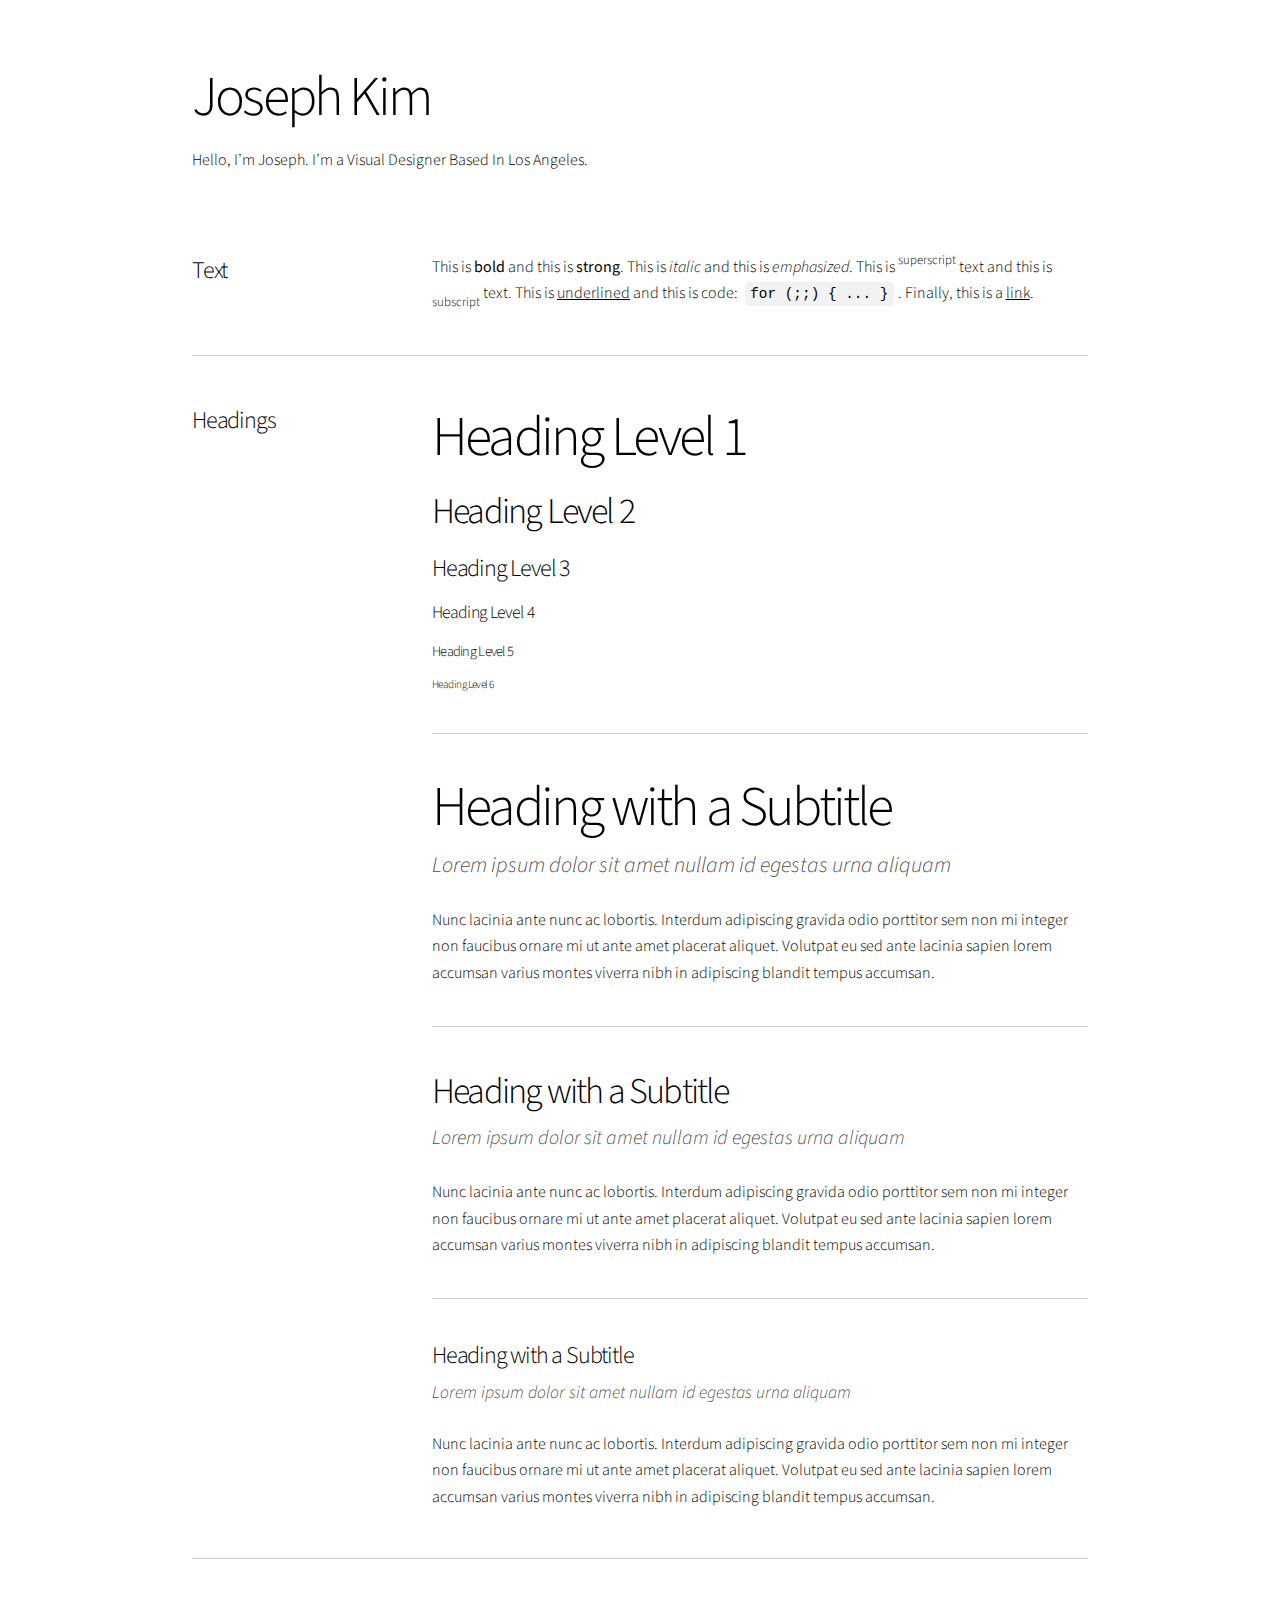
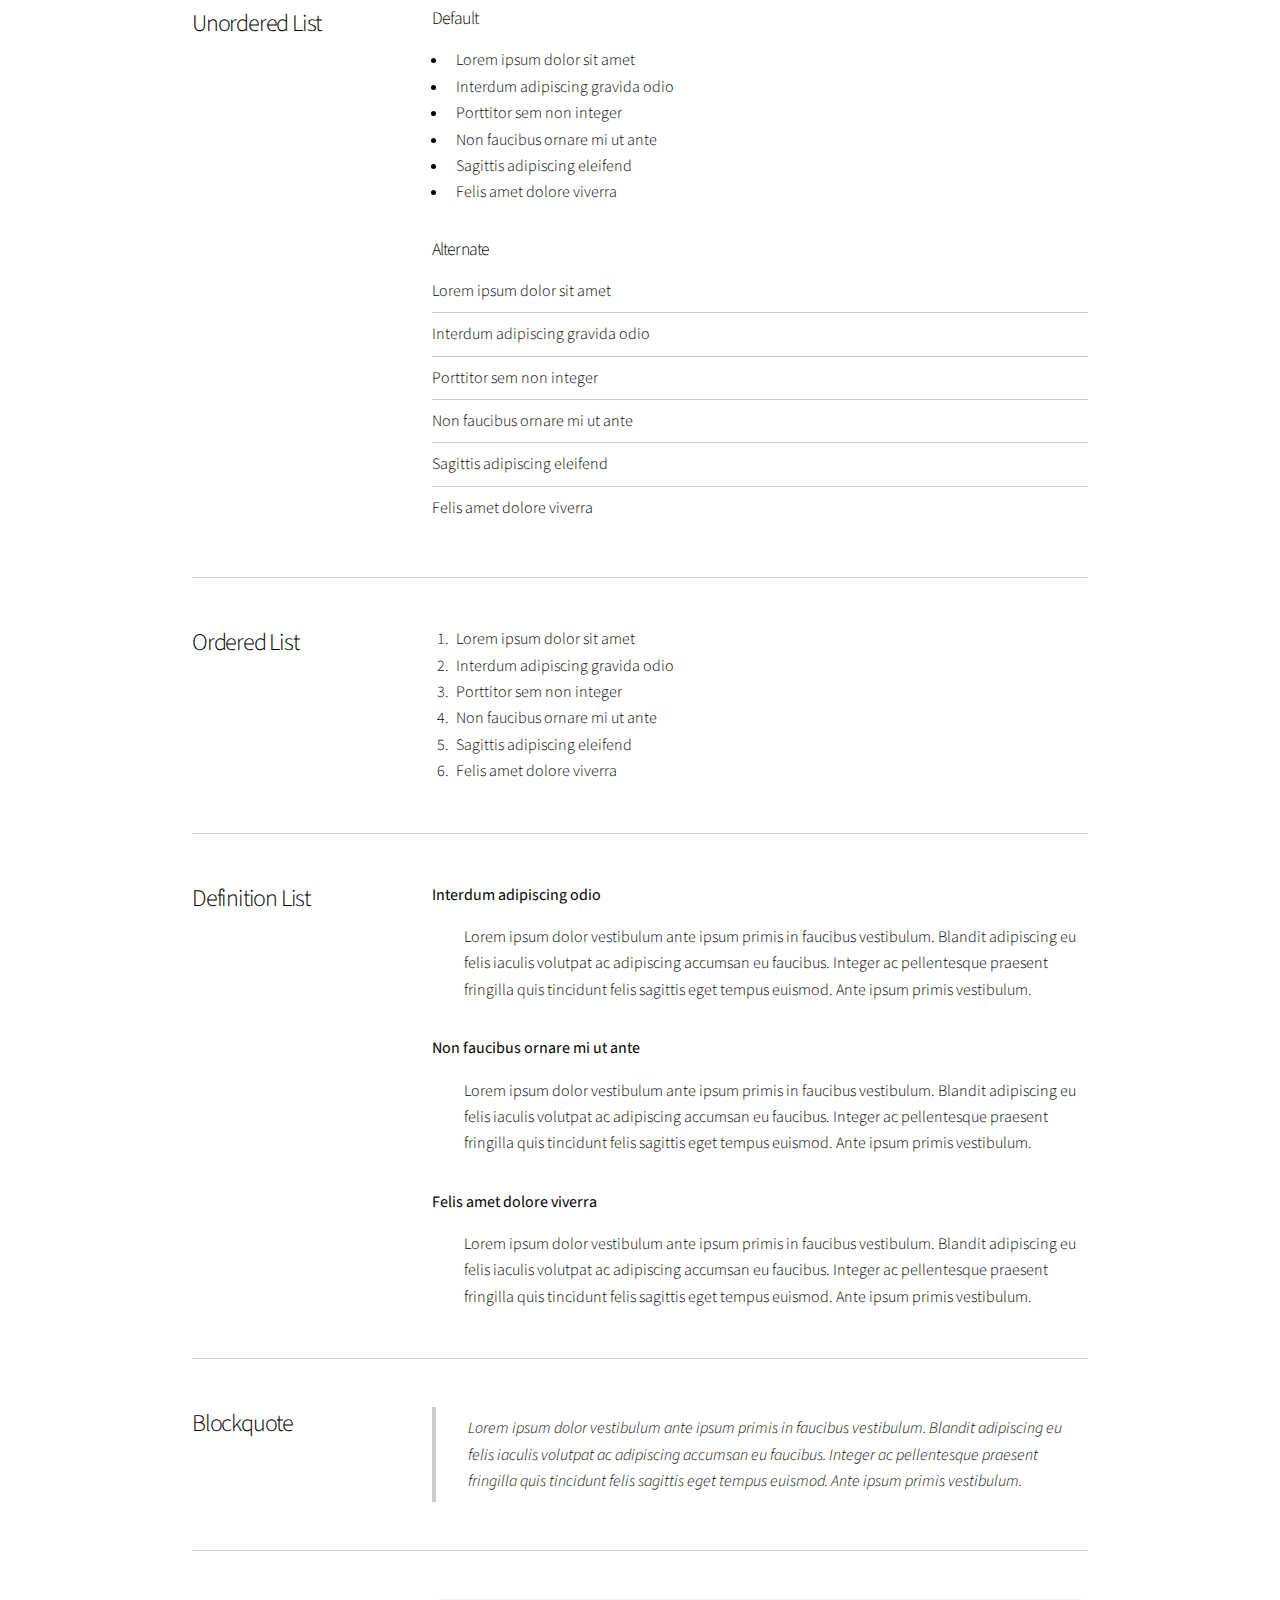
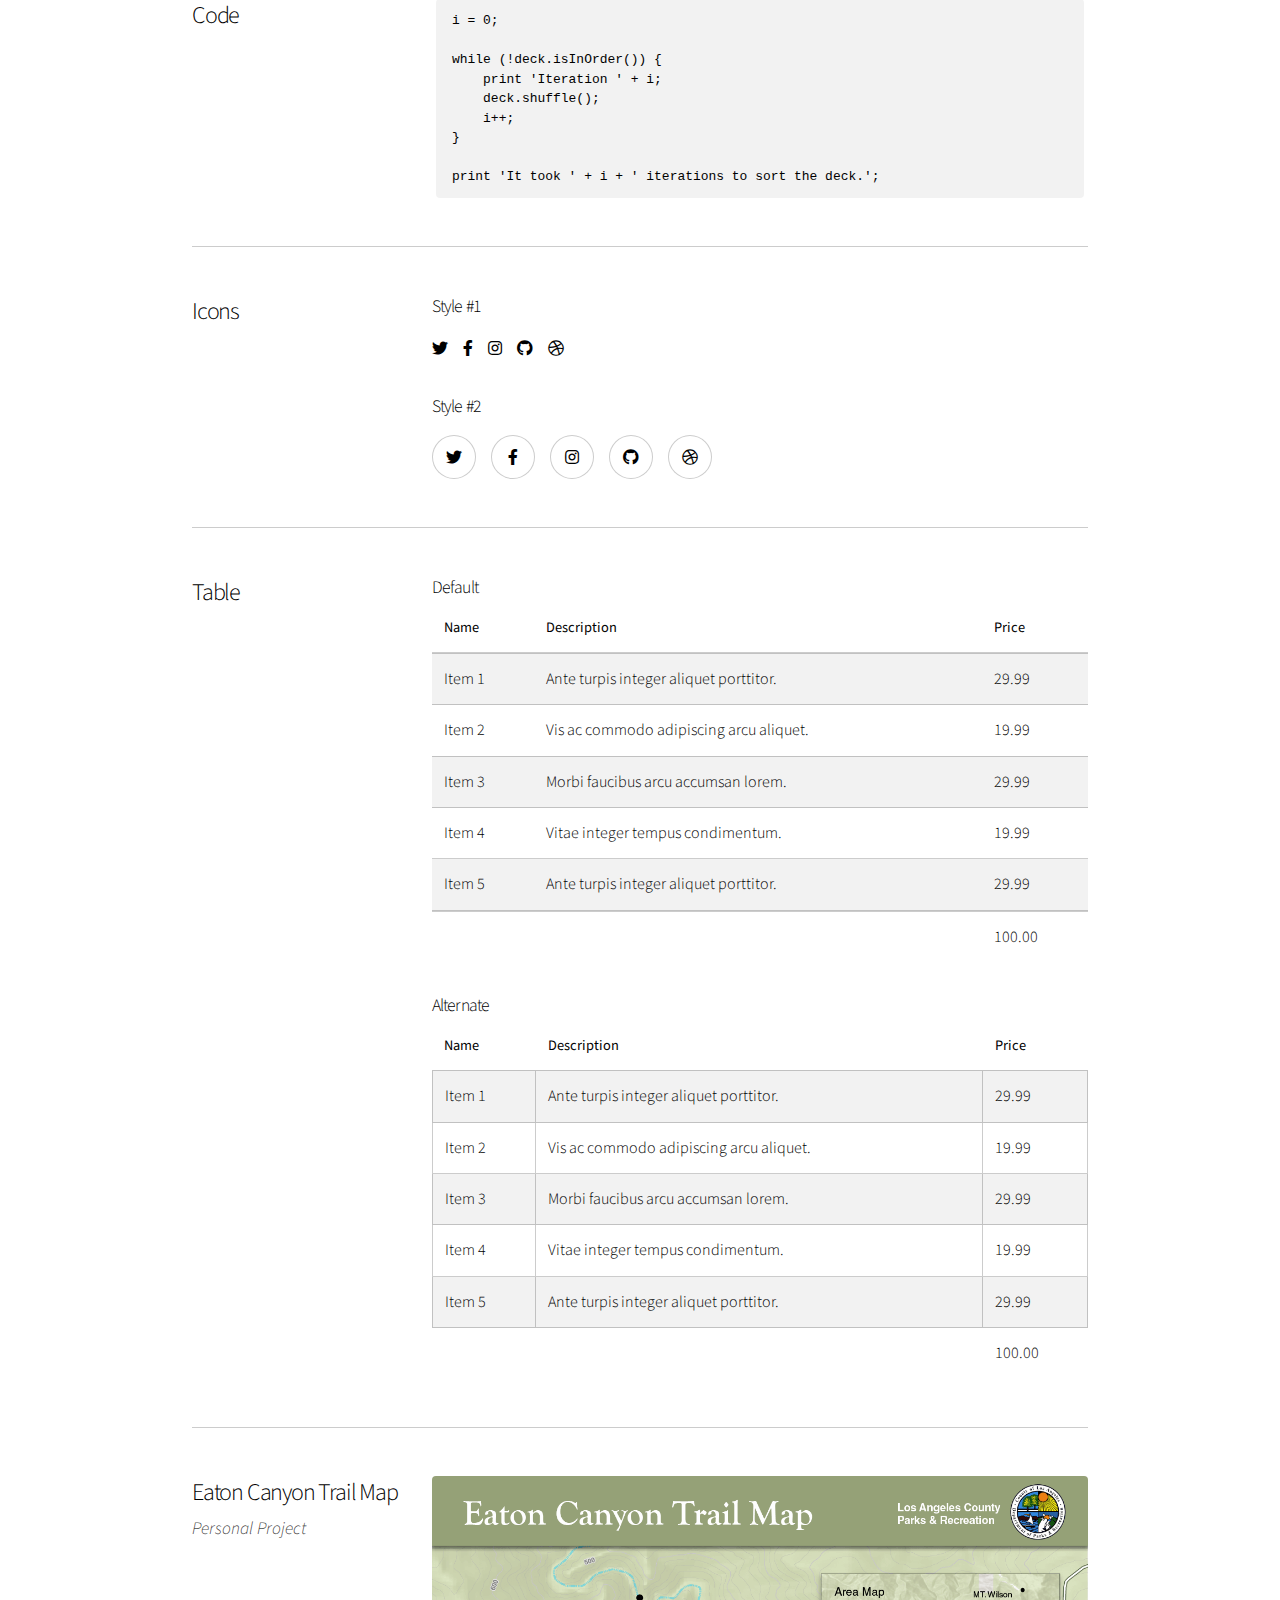
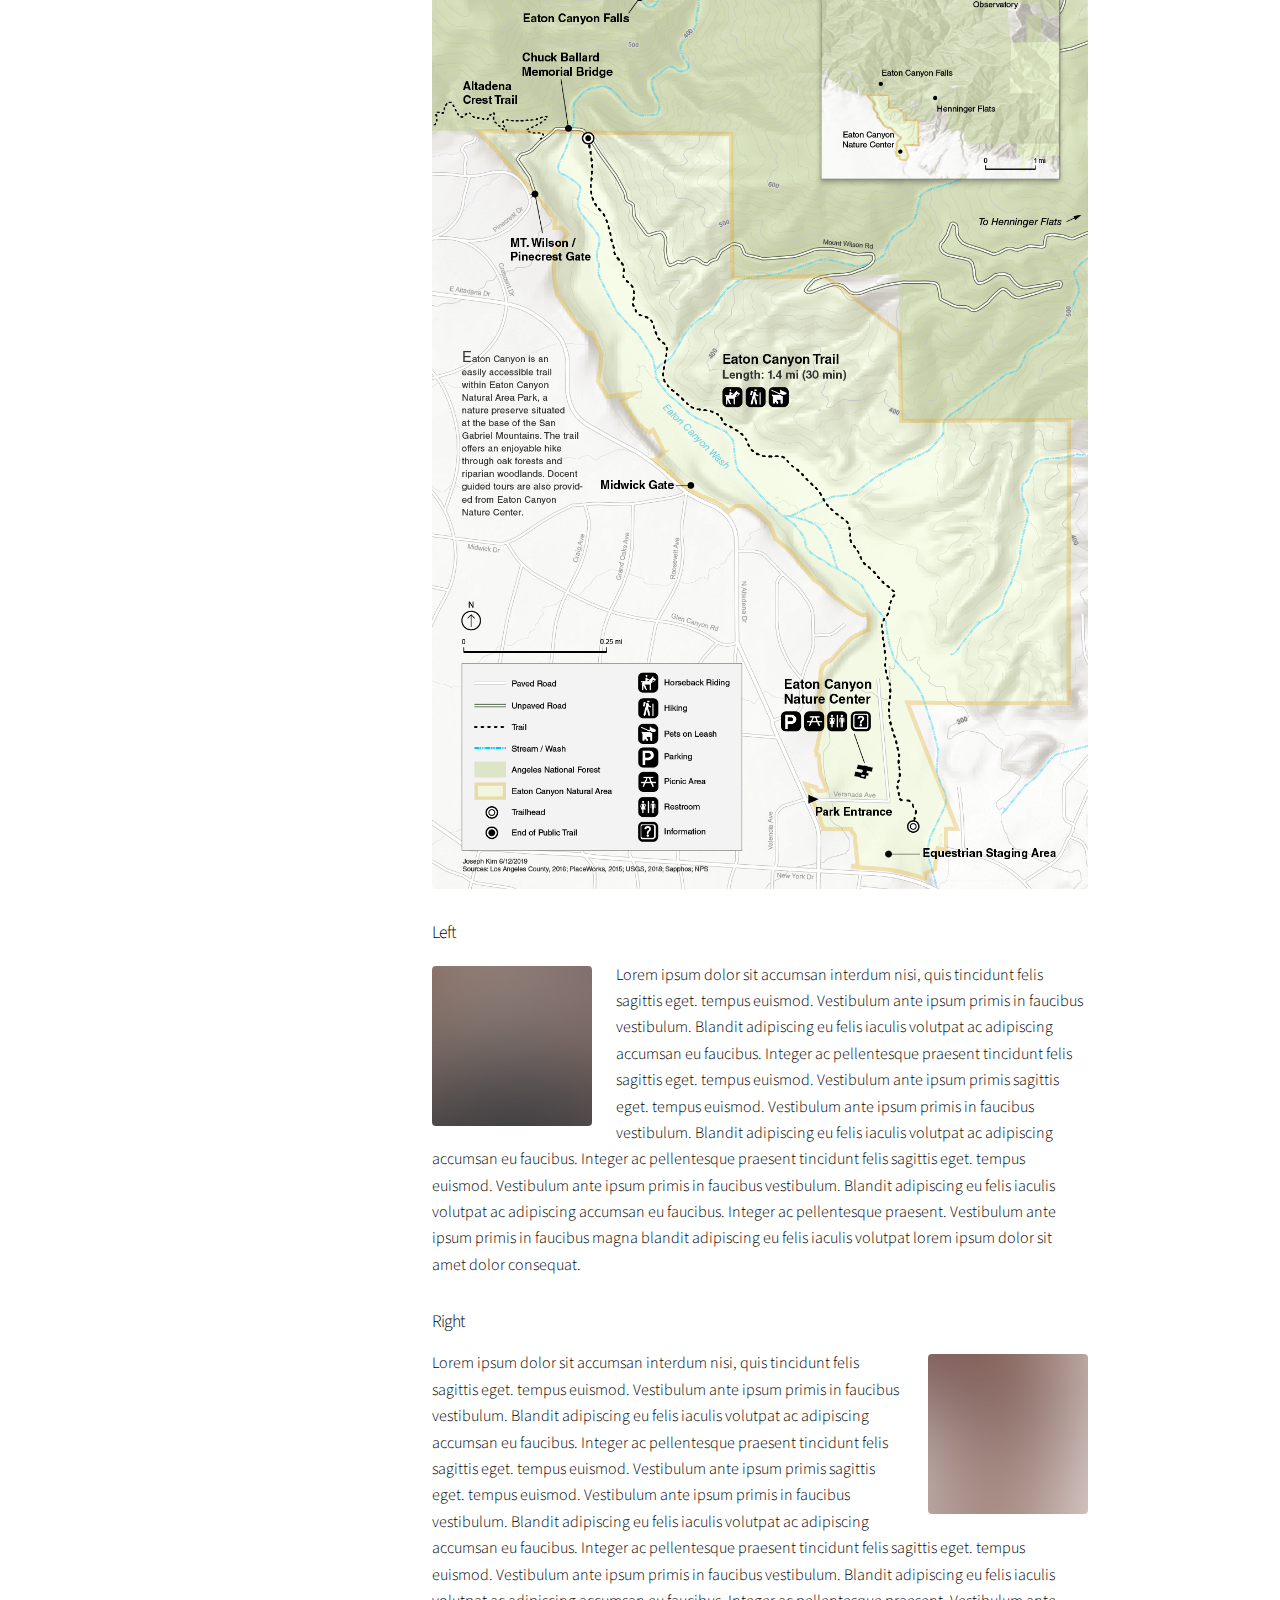
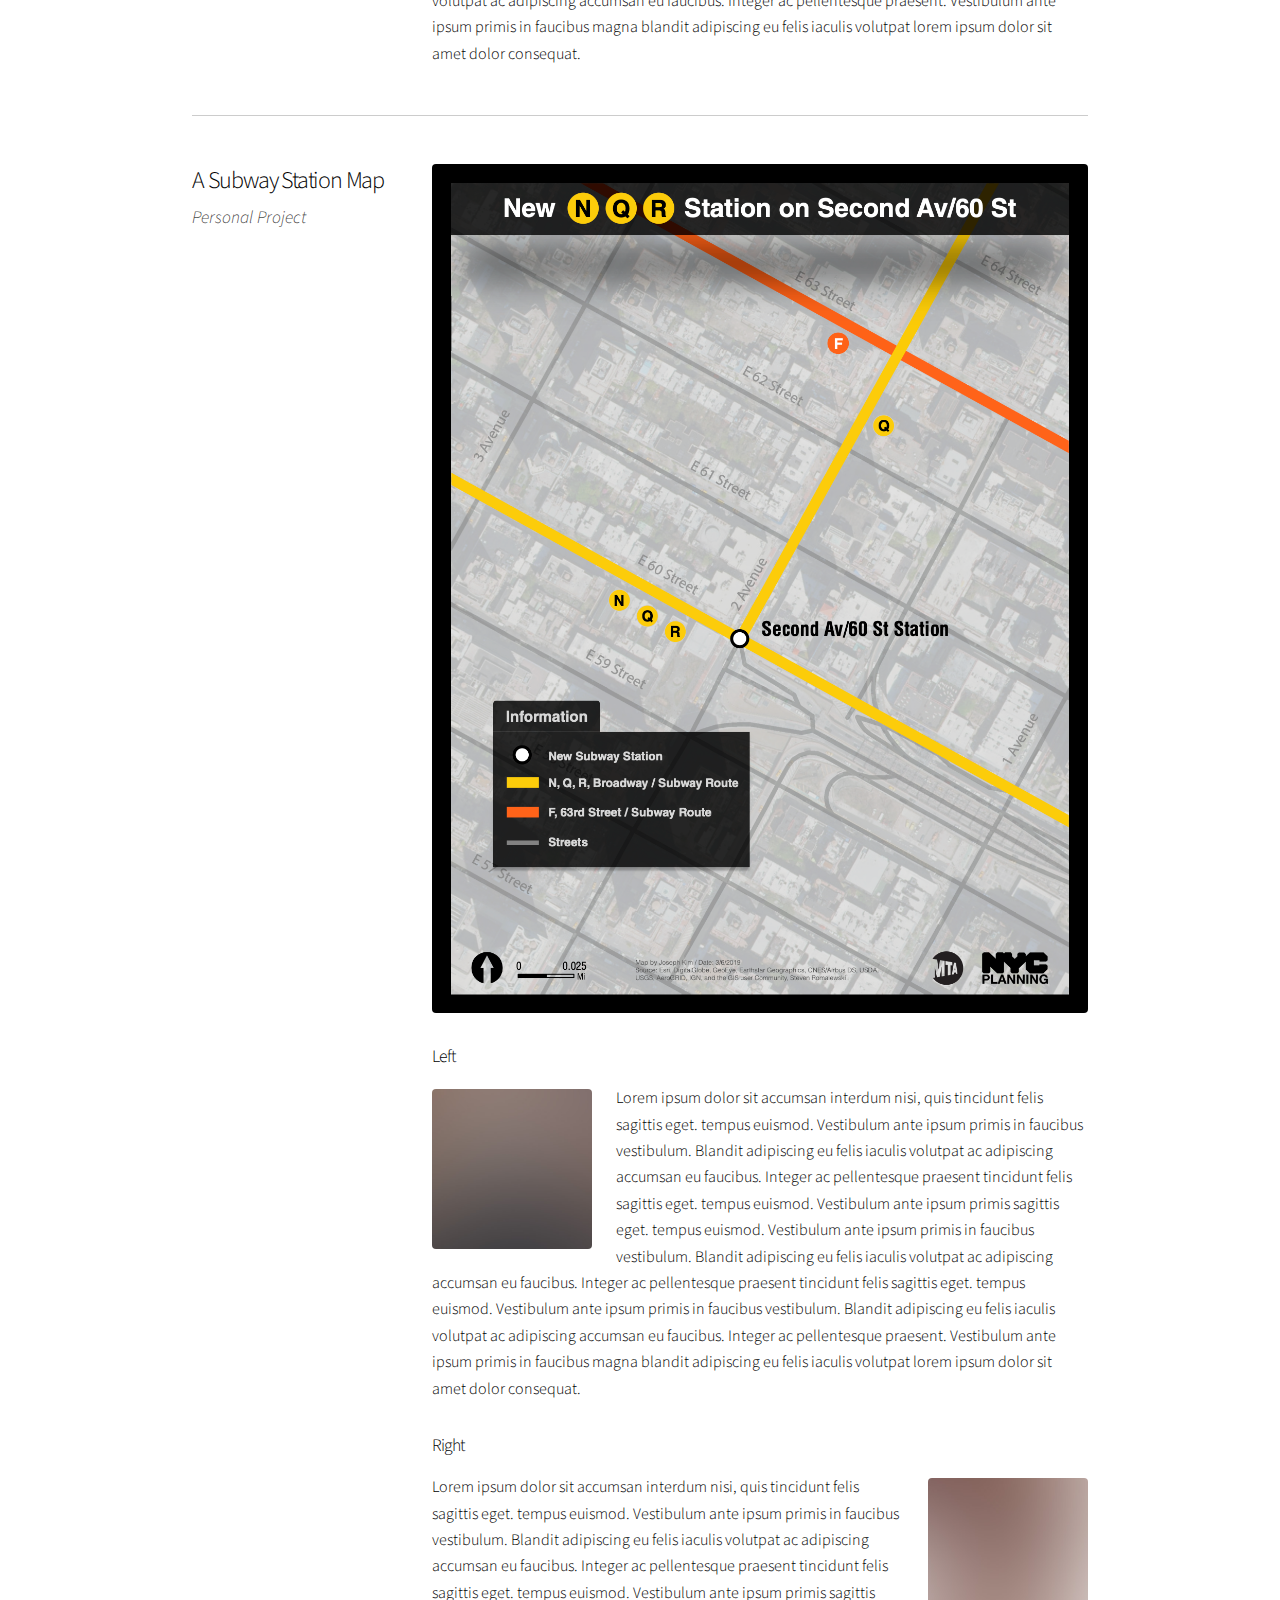
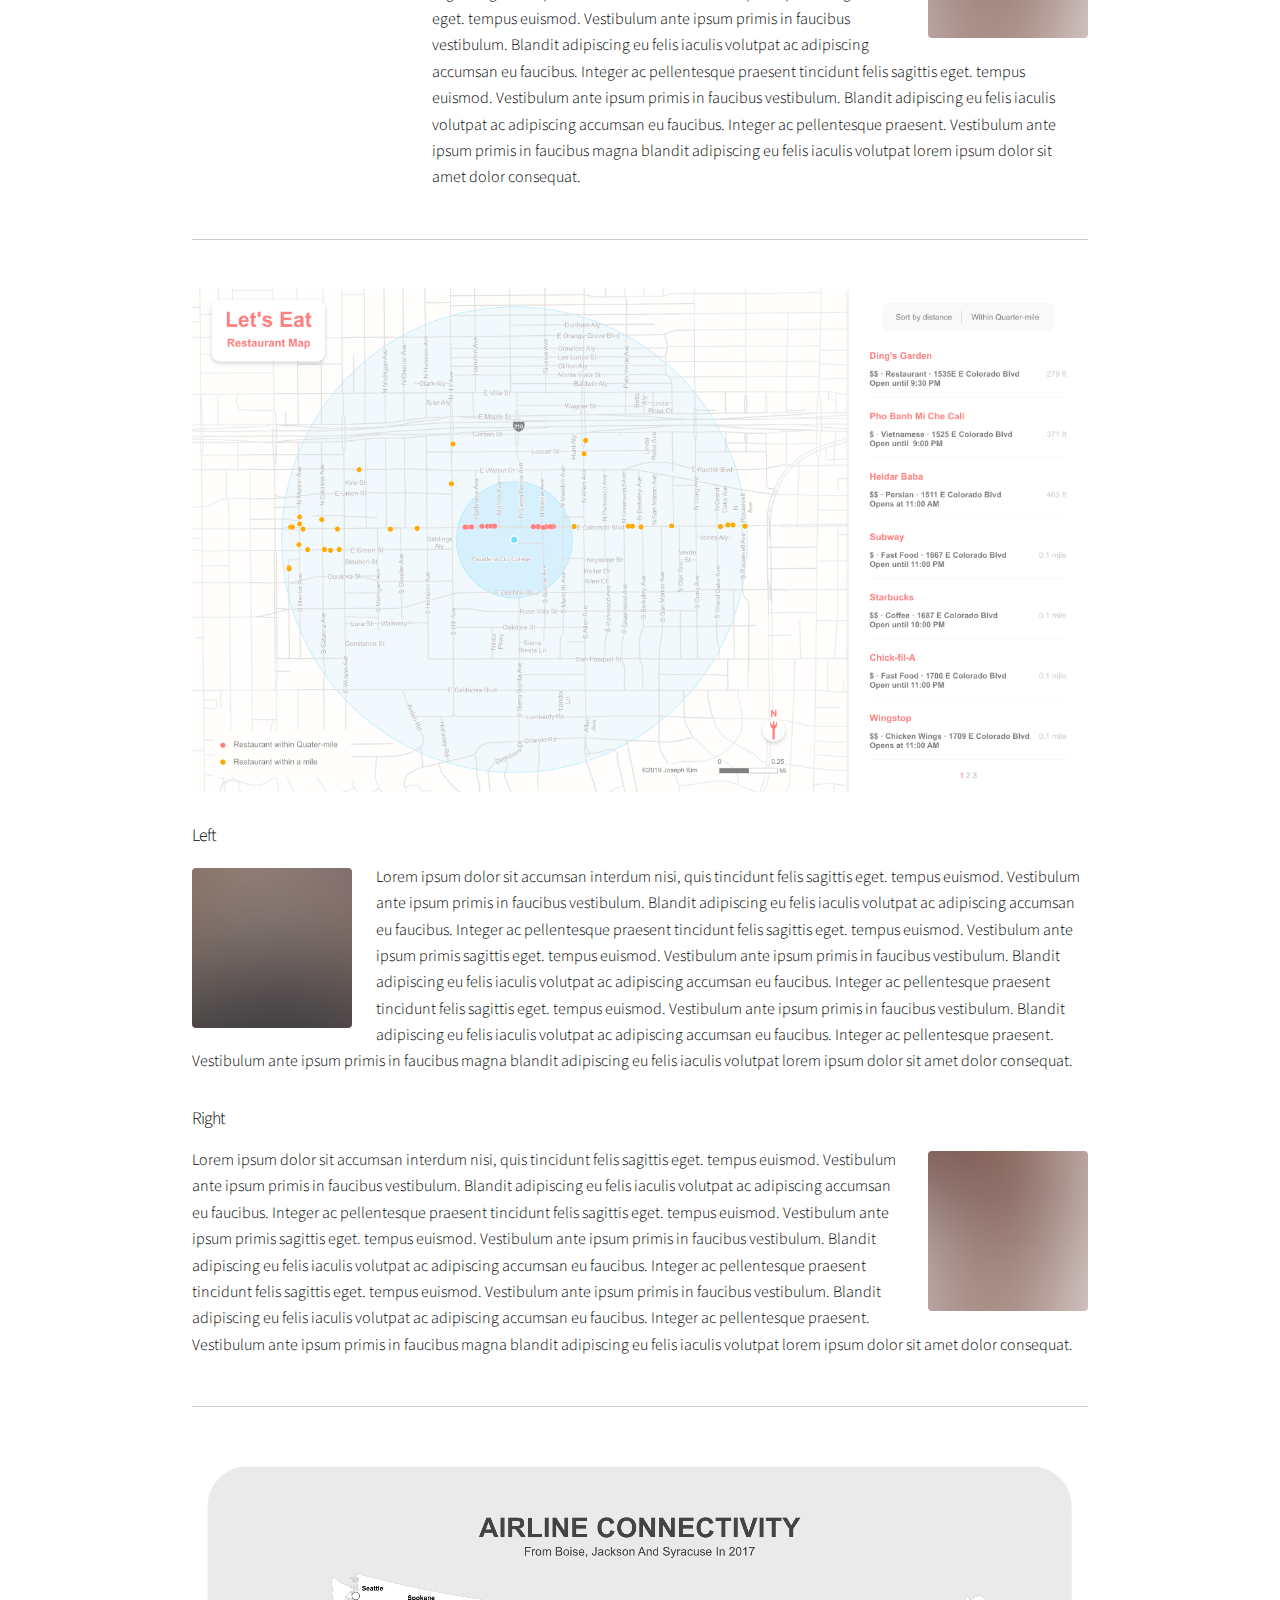
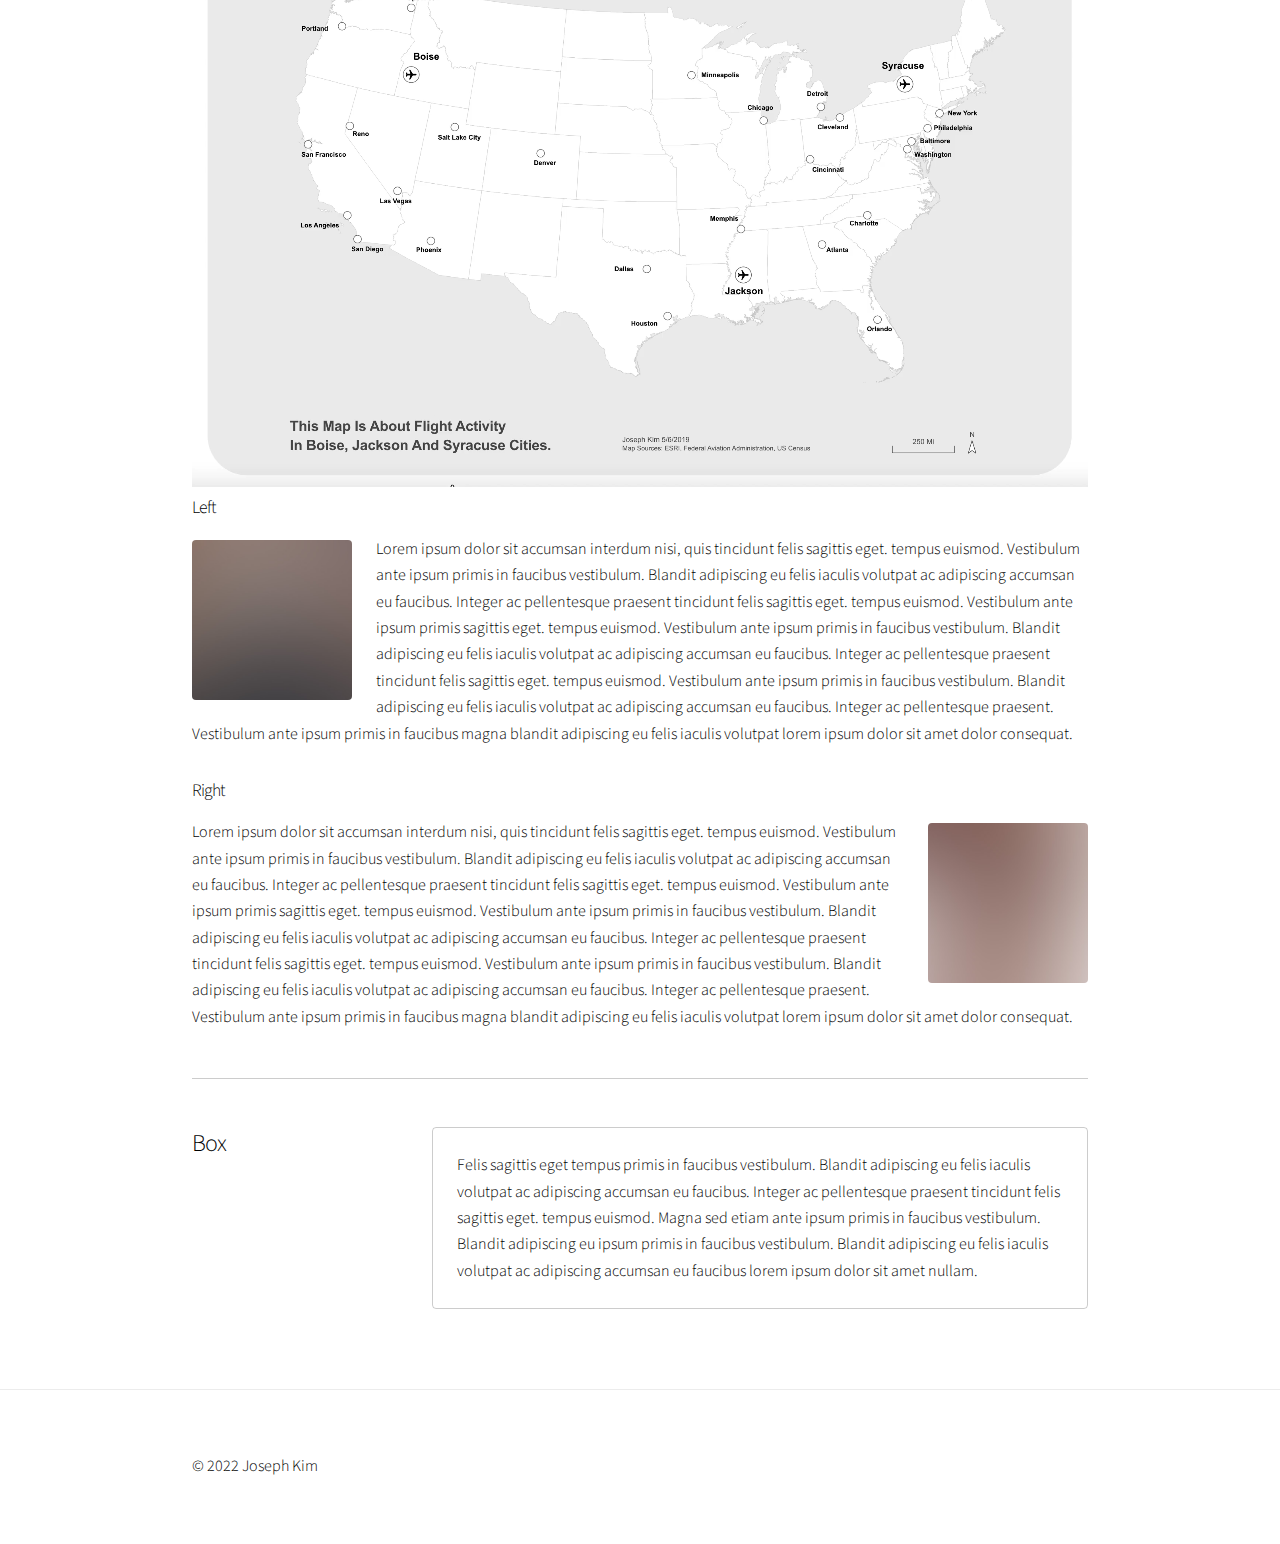
==== commit 416066db: "update" ====
--- a/index.html
+++ b/index.html
@@ -295,86 +295,6 @@
                 </ul>
               </div>
             </section>
-
-            <!-- Buttons -->
-            <section>
-              <header>
-                <h3>Buttons</h3>
-              </header>
-              <div class="content">
-                <ul class="actions">
-                  <li><a href="#" class="button primary">Primary</a></li>
-                  <li><a href="#" class="button">Default</a></li>
-                </ul>
-                <ul class="actions">
-                  <li><a href="#" class="button primary large">Large</a></li>
-                  <li><a href="#" class="button">Default</a></li>
-                  <li><a href="#" class="button small">Small</a></li>
-                </ul>
-                <ul class="actions fit">
-                  <li><a href="#" class="button primary fit">Fit</a></li>
-                  <li><a href="#" class="button fit">Fit</a></li>
-                  <li><a href="#" class="button primary fit">Fit</a></li>
-                  <li><a href="#" class="button fit">Fit</a></li>
-                </ul>
-                <ul class="actions fit small">
-                  <li>
-                    <a href="#" class="button primary fit small">Fit + Small</a>
-                  </li>
-                  <li><a href="#" class="button fit small">Fit + Small</a></li>
-                  <li>
-                    <a href="#" class="button primary fit small">Fit + Small</a>
-                  </li>
-                  <li><a href="#" class="button fit small">Fit + Small</a></li>
-                </ul>
-                <ul class="actions">
-                  <li>
-                    <a href="#" class="button primary icon solid fa-search"
-                      >Icon</a
-                    >
-                  </li>
-                  <li>
-                    <a href="#" class="button icon solid fa-download">Icon</a>
-                  </li>
-                </ul>
-                <ul class="actions">
-                  <li><span class="button primary disabled">Primary</span></li>
-                  <li><span class="button disabled">Default</span></li>
-                </ul>
-              </div>
-            </section>
-
-            <!-- Actions -->
-            <section>
-              <header>
-                <h3>Actions</h3>
-              </header>
-              <div class="content">
-                <h4>Default</h4>
-                <ul class="actions">
-                  <li><a href="#" class="button primary">Default</a></li>
-                  <li><a href="#" class="button">Default</a></li>
-                </ul>
-
-                <h4>Small</h4>
-                <ul class="actions small">
-                  <li><a href="#" class="button primary small">Small</a></li>
-                  <li><a href="#" class="button small">Small</a></li>
-                </ul>
-
-                <h4>Stacked</h4>
-                <ul class="actions stacked">
-                  <li><a href="#" class="button primary">Default</a></li>
-                  <li><a href="#" class="button">Default</a></li>
-                </ul>
-
-                <h4>Stacked + Fit</h4>
-                <ul class="actions stacked">
-                  <li><a href="#" class="button primary fit">Default</a></li>
-                  <li><a href="#" class="button fit">Default</a></li>
-                </ul>
-              </div>
-            </section>
             <!-- Table -->
             <section>
               <header>
@@ -532,7 +452,7 @@
             <!-- Images 2 -->
             <section>
               <header>
-                <h3>An NYC Subway Station Map</h3>
+                <h3>A Subway Station Map</h3>
                 <p>Personal Project</p>
               </header>
               <div class="content">
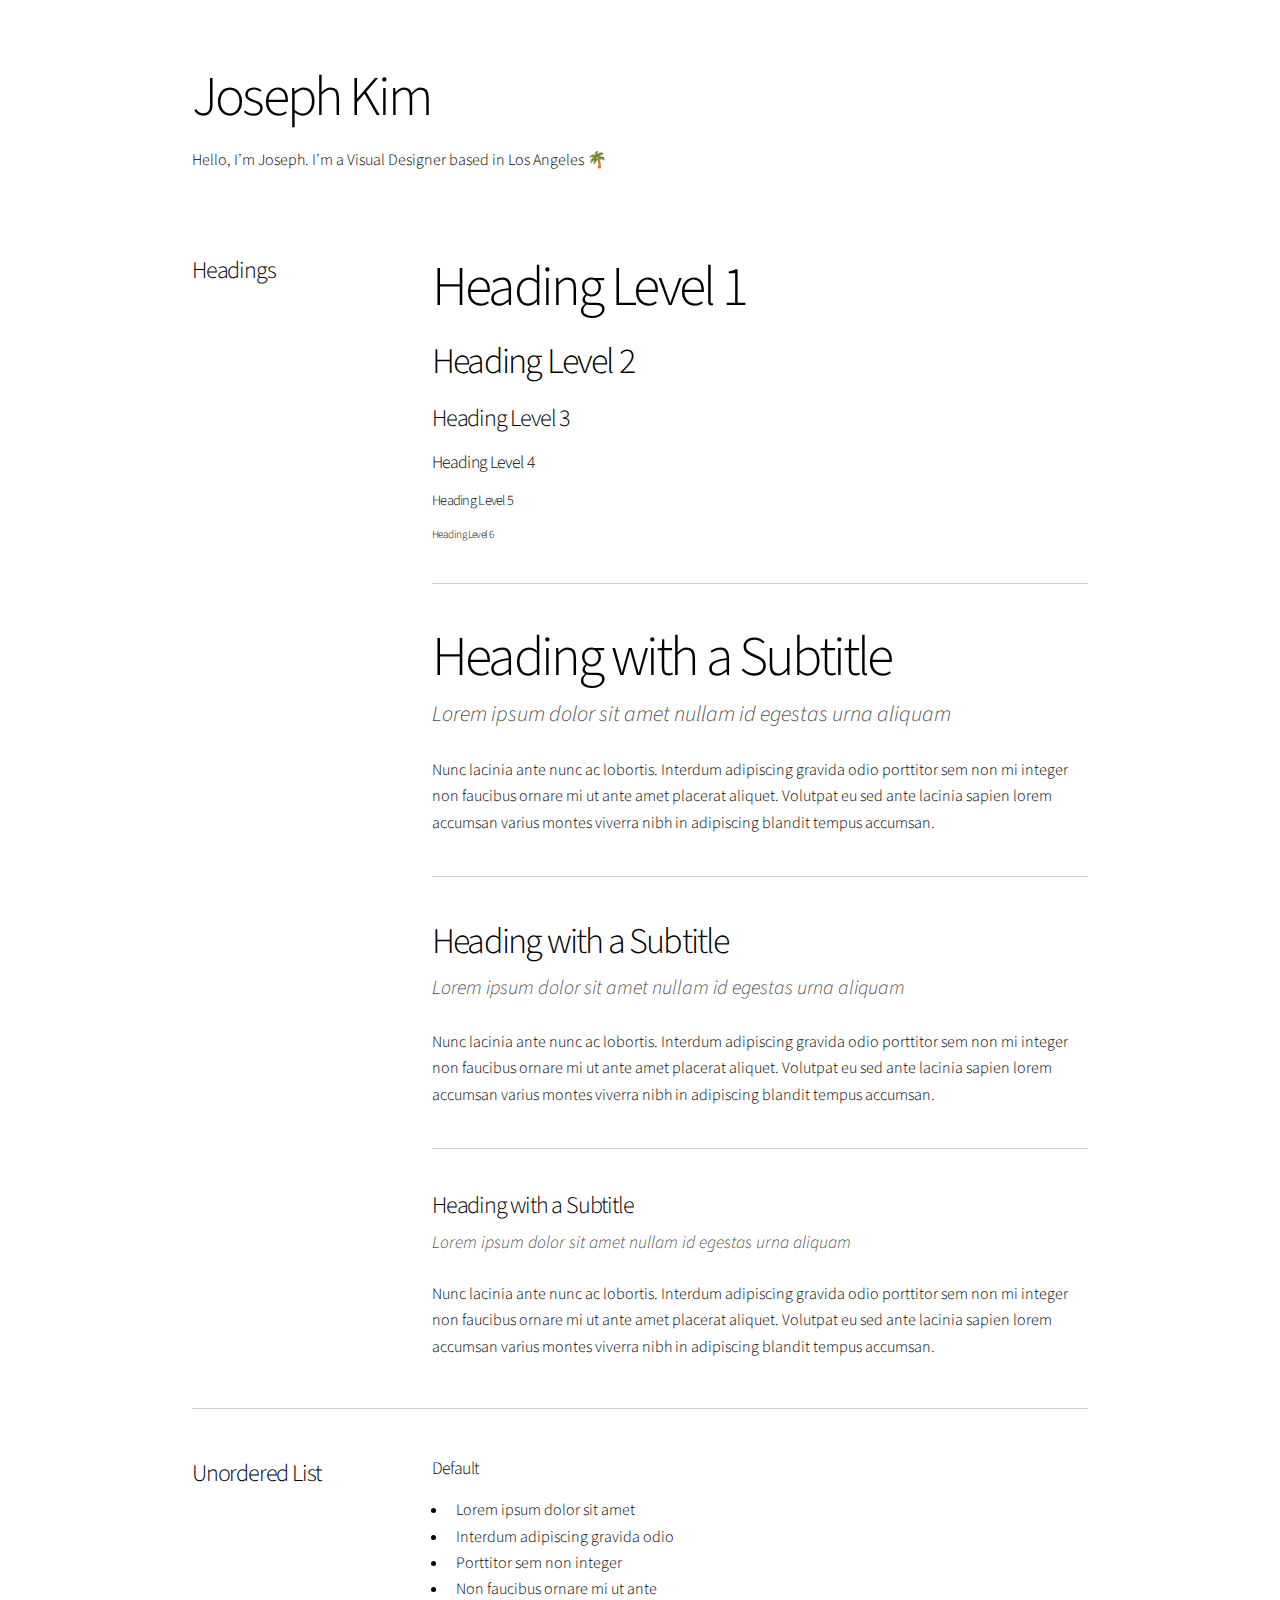
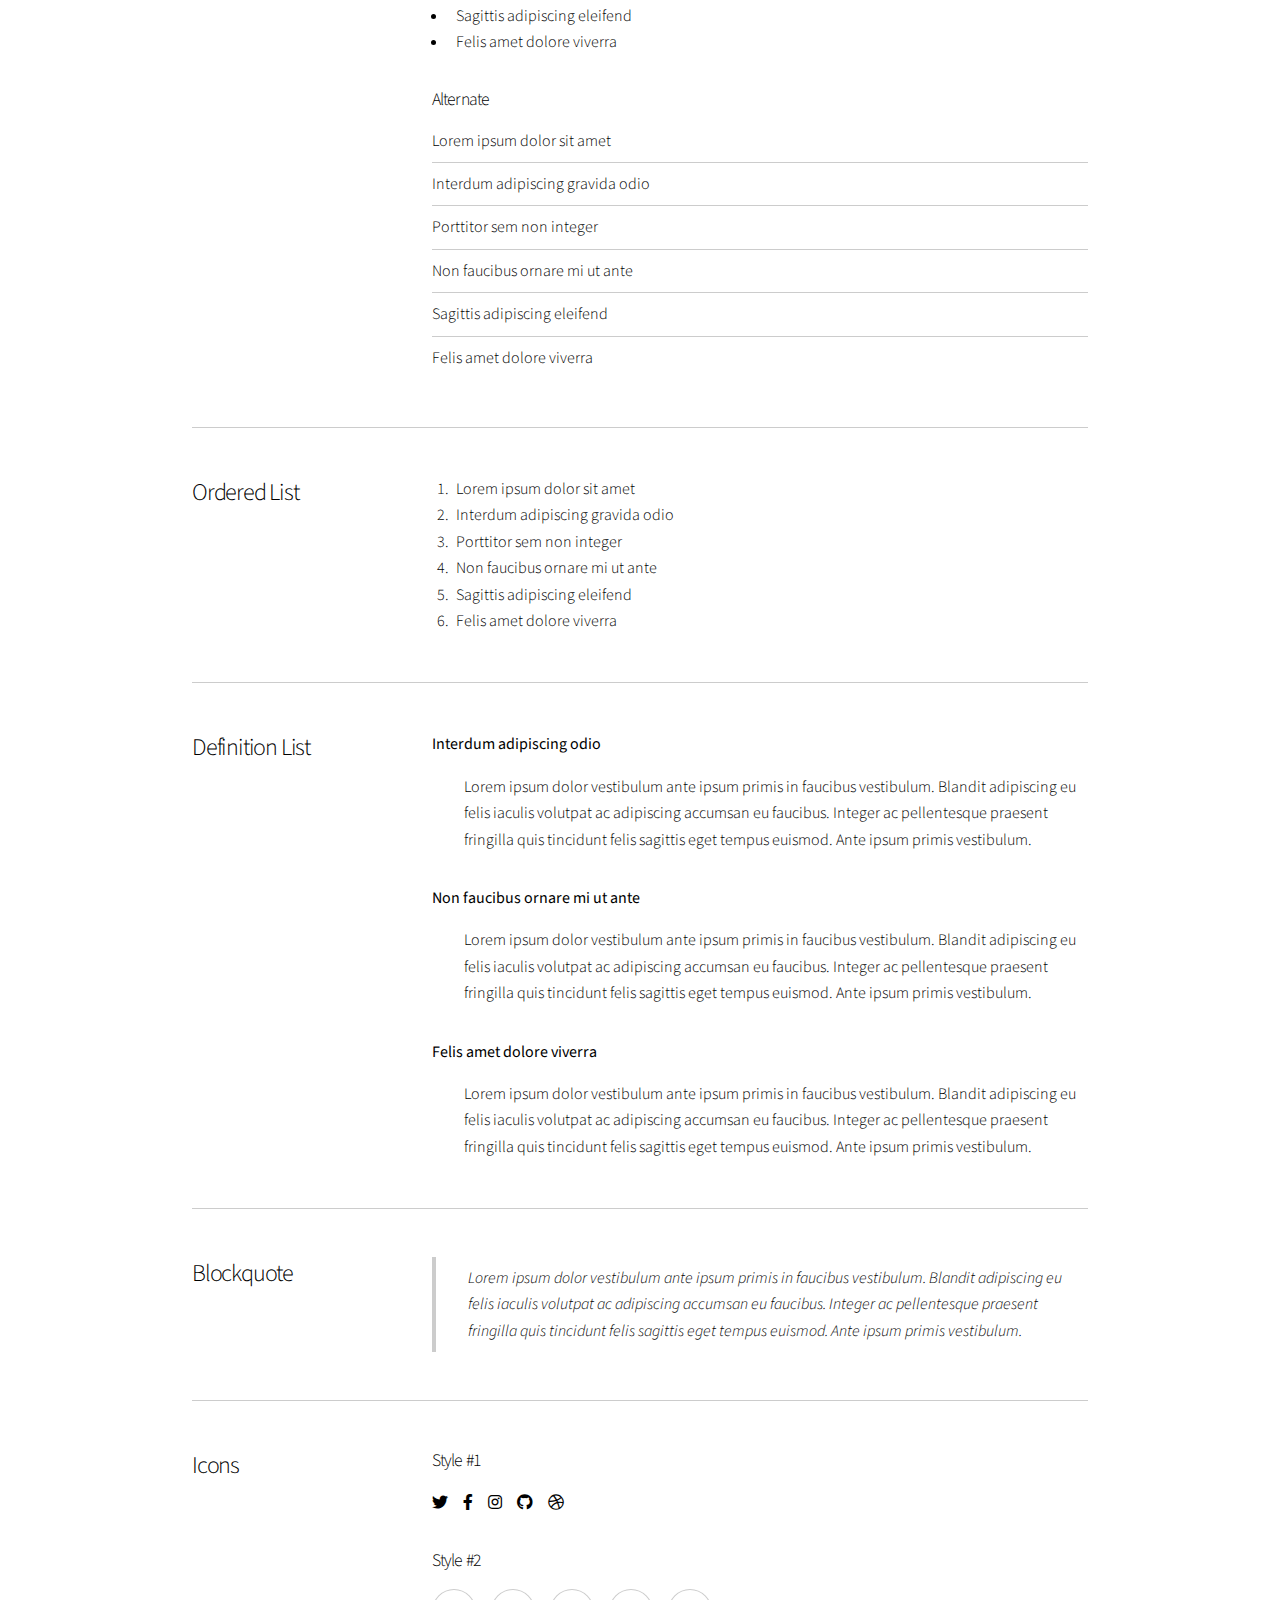
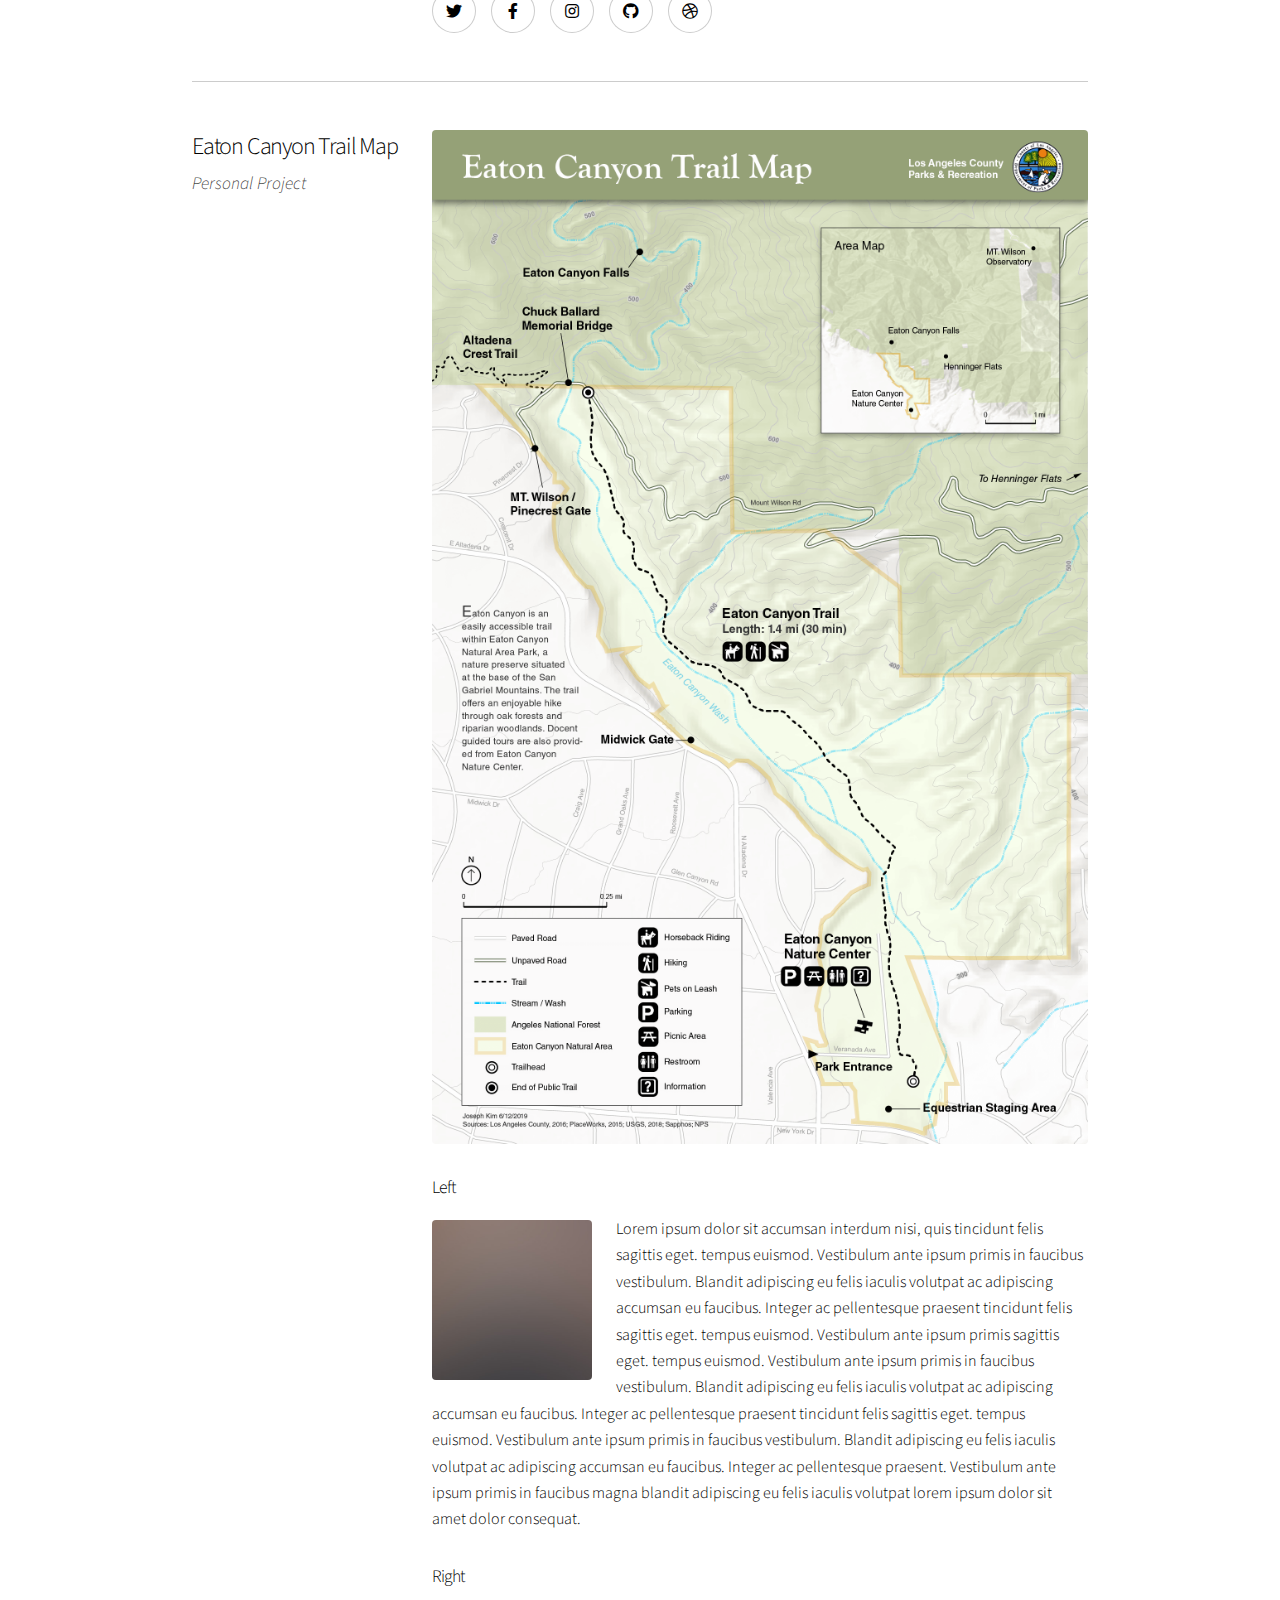
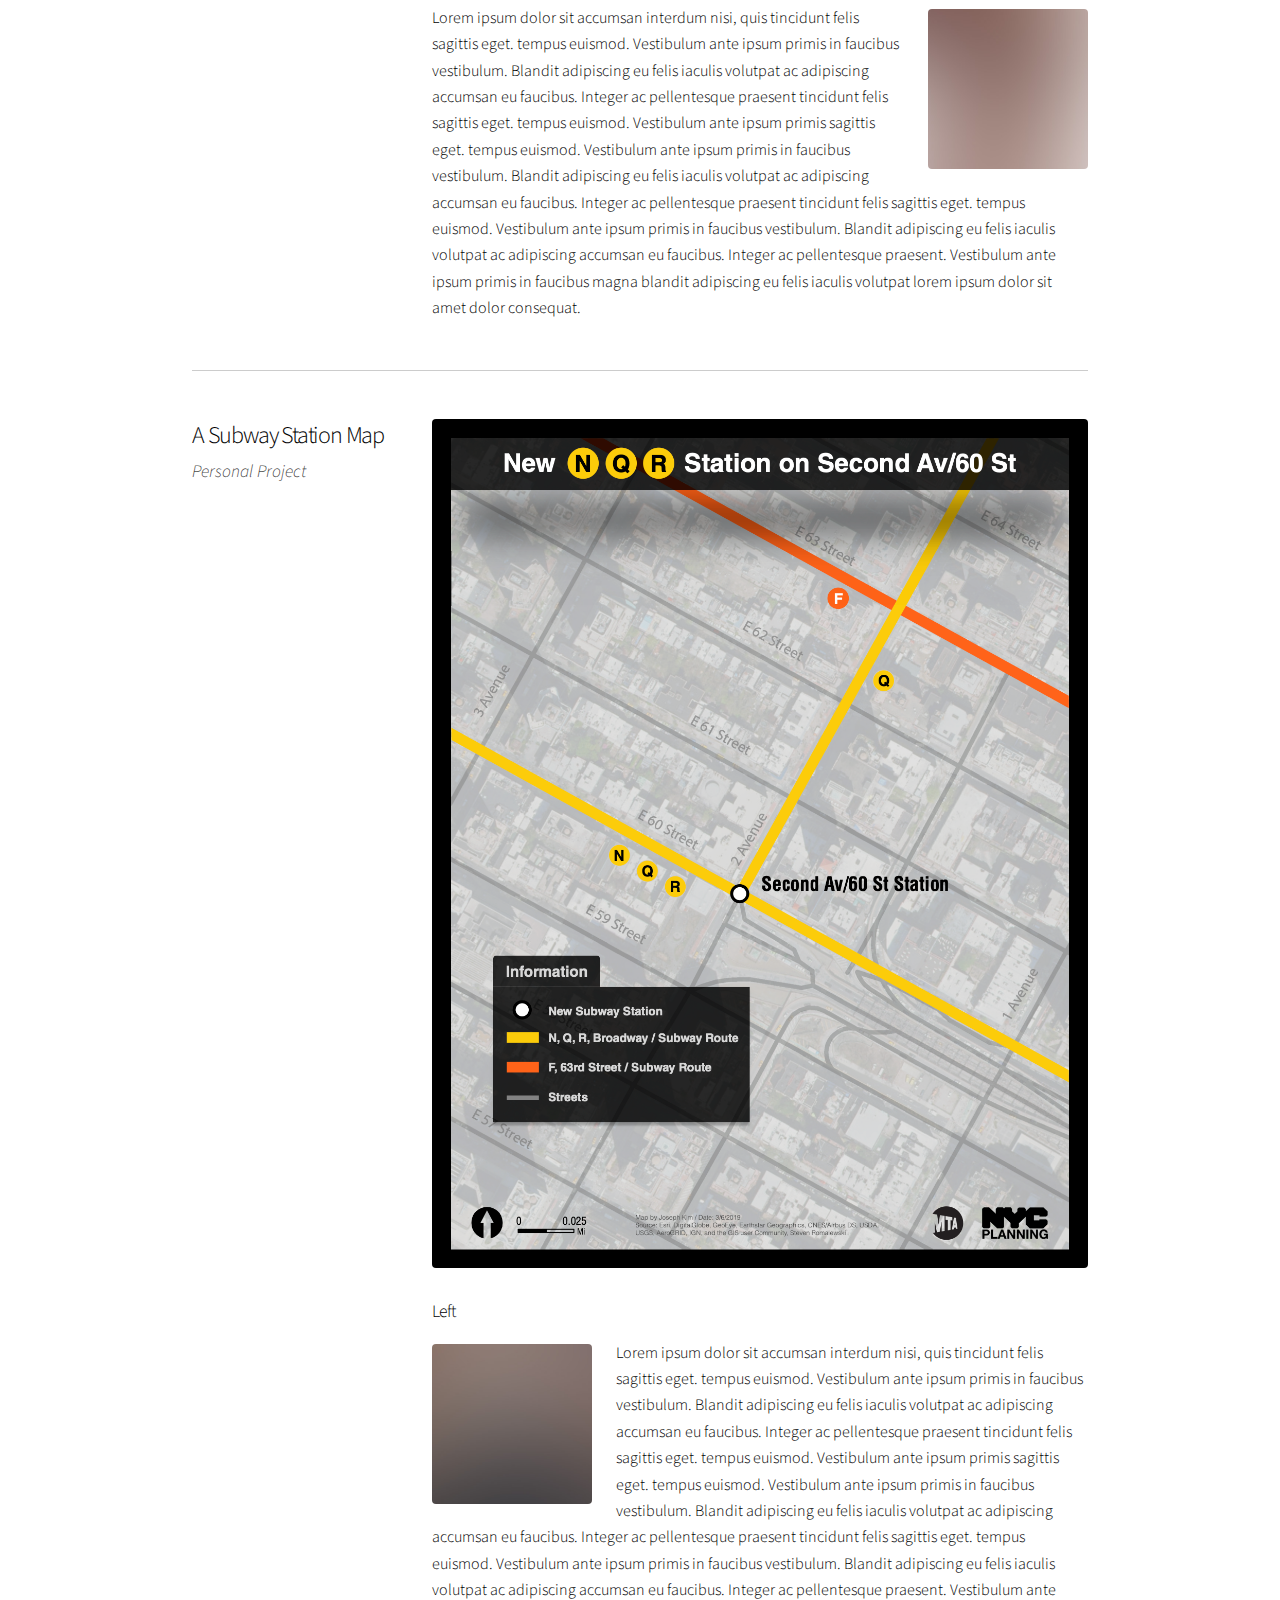
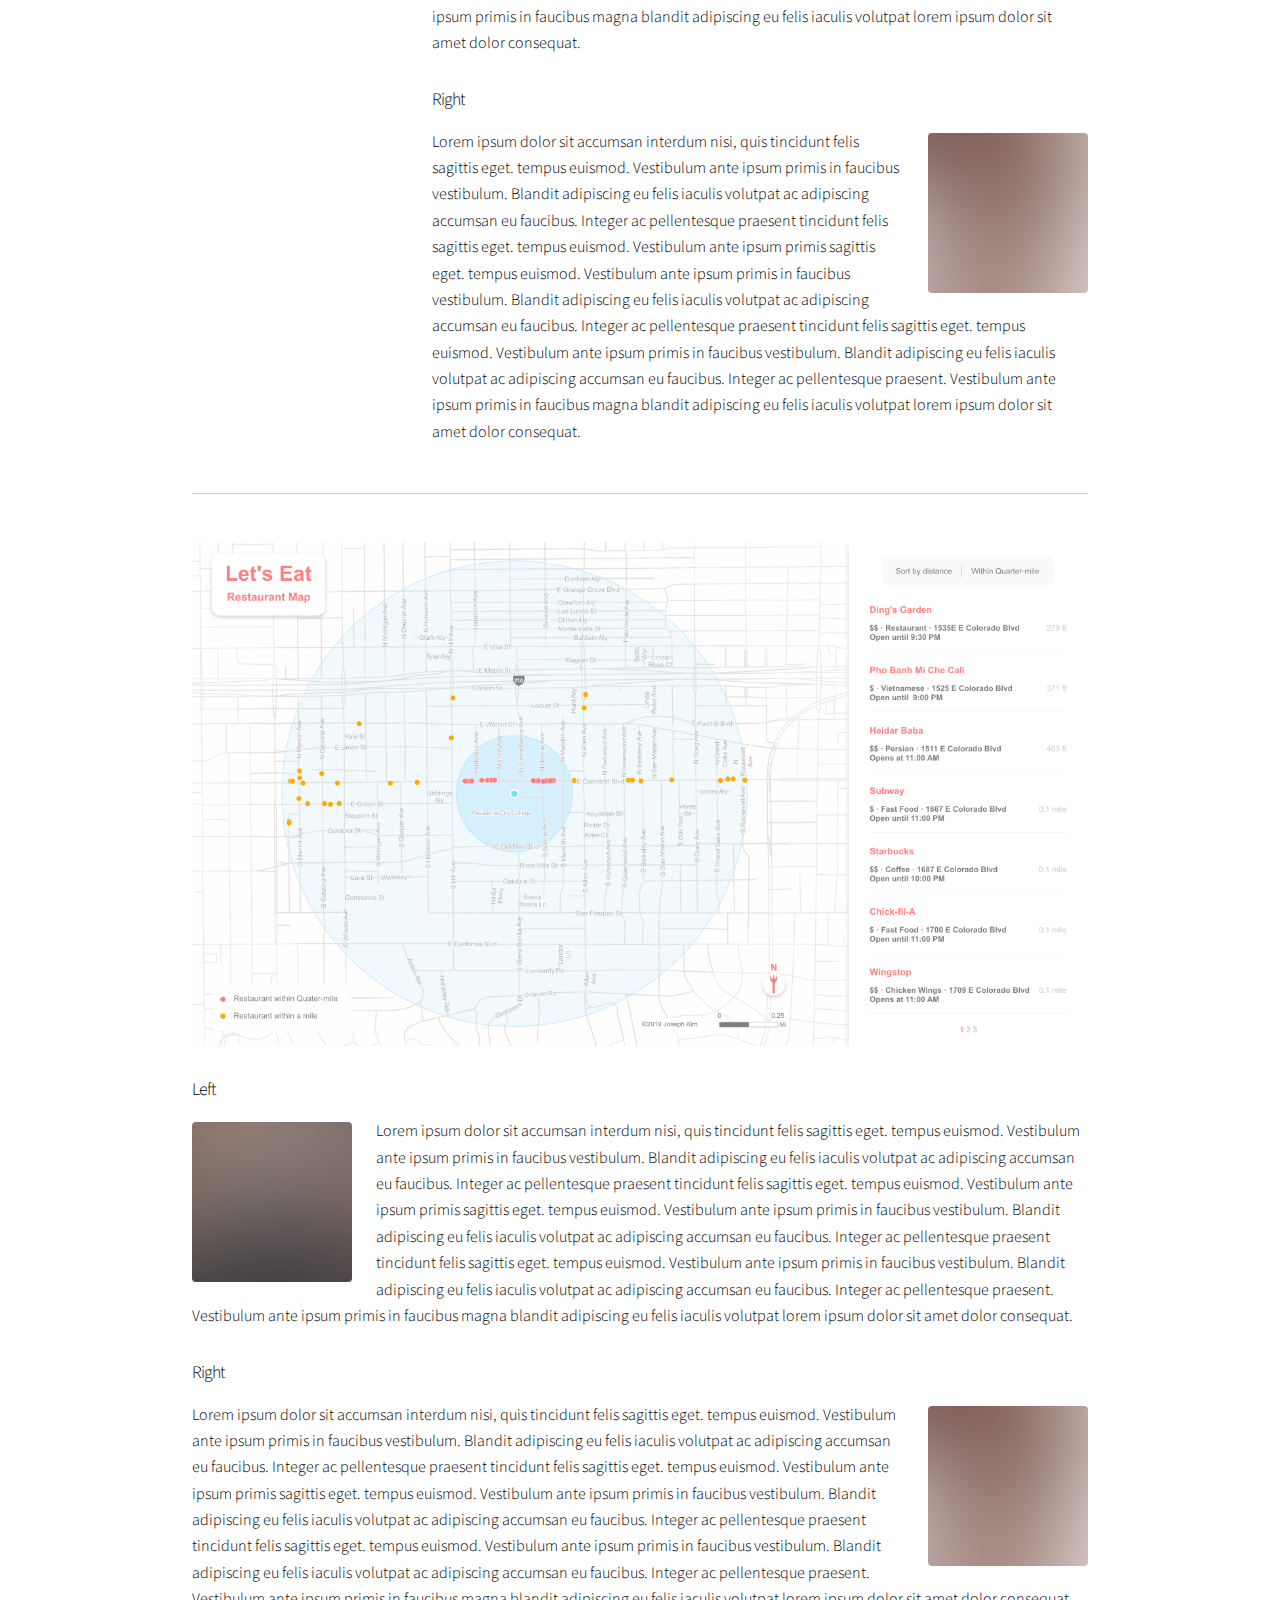
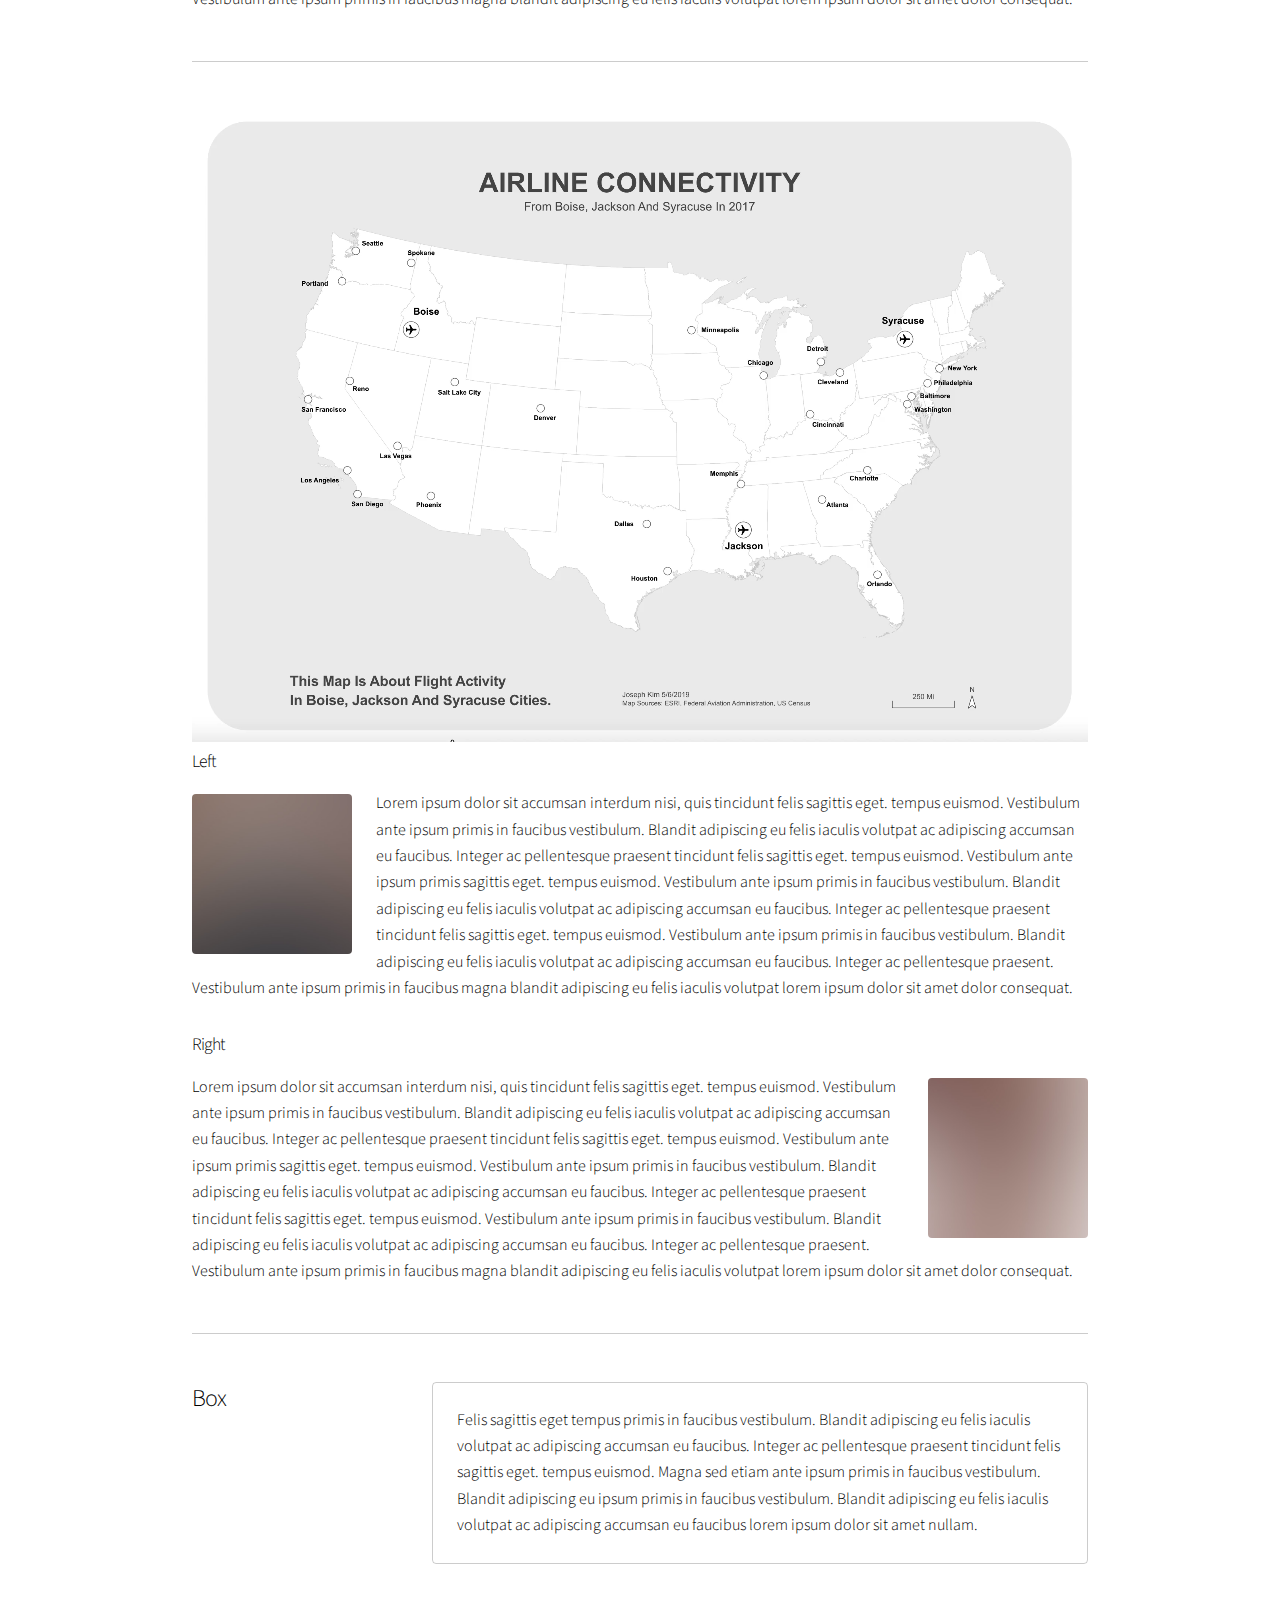
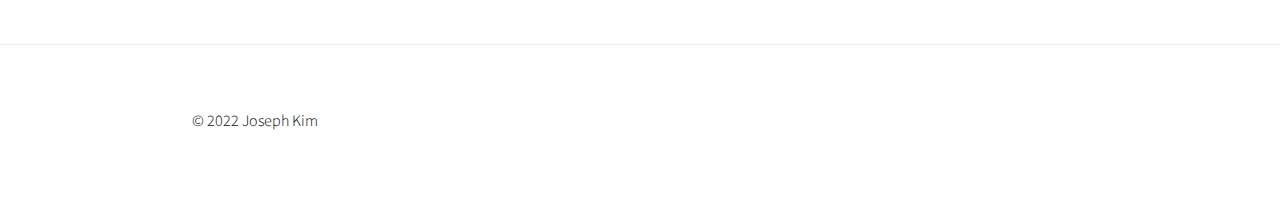
==== commit 36a5b1e2: "update" ====
--- a/index.html
+++ b/index.html
@@ -24,24 +24,8 @@
       <section class="wrapper style1 align-left">
         <div class="inner">
           <h1>Joseph Kim</h1>
-          <p>Hello, I’m Joseph. I’m a Visual Designer Based In Los Angeles.</p>
+          <p>Hello, I’m Joseph. I’m a Visual Designer based in Los Angeles 🌴</p>
           <div class="index align-left">
-            <!-- Text -->
-            <section>
-              <header>
-                <h3>Text</h3>
-              </header>
-              <div class="content">
-                <p>
-                  This is <b>bold</b> and this is <strong>strong</strong>. This
-                  is <i>italic</i> and this is <em>emphasized</em>. This is
-                  <sup>superscript</sup> text and this is
-                  <sub>subscript</sub> text. This is <u>underlined</u> and this
-                  is code: <code>for (;;) { ... }</code>. Finally, this is a
-                  <a href="#">link</a>.
-                </p>
-              </div>
-            </section>
 
             <!-- Heading -->
             <section>
@@ -210,26 +194,6 @@
                 </blockquote>
               </div>
             </section>
-
-            <!-- Code -->
-            <section>
-              <header>
-                <h3>Code</h3>
-              </header>
-              <div class="content">
-                <pre><code>i = 0;
-
-while (!deck.isInOrder()) {
-    print 'Iteration ' + i;
-    deck.shuffle();
-    i++;
-}
-
-print 'It took ' + i + ' iterations to sort the deck.';
-</code></pre>
-              </div>
-            </section>
-
             <!-- Icons -->
             <section>
               <header>
@@ -295,106 +259,6 @@
                 </ul>
               </div>
             </section>
-            <!-- Table -->
-            <section>
-              <header>
-                <h3>Table</h3>
-              </header>
-              <div class="content">
-                <h4>Default</h4>
-                <div class="table-wrapper">
-                  <table>
-                    <thead>
-                      <tr>
-                        <th>Name</th>
-                        <th>Description</th>
-                        <th>Price</th>
-                      </tr>
-                    </thead>
-                    <tbody>
-                      <tr>
-                        <td>Item 1</td>
-                        <td>Ante turpis integer aliquet porttitor.</td>
-                        <td>29.99</td>
-                      </tr>
-                      <tr>
-                        <td>Item 2</td>
-                        <td>Vis ac commodo adipiscing arcu aliquet.</td>
-                        <td>19.99</td>
-                      </tr>
-                      <tr>
-                        <td>Item 3</td>
-                        <td>Morbi faucibus arcu accumsan lorem.</td>
-                        <td>29.99</td>
-                      </tr>
-                      <tr>
-                        <td>Item 4</td>
-                        <td>Vitae integer tempus condimentum.</td>
-                        <td>19.99</td>
-                      </tr>
-                      <tr>
-                        <td>Item 5</td>
-                        <td>Ante turpis integer aliquet porttitor.</td>
-                        <td>29.99</td>
-                      </tr>
-                    </tbody>
-                    <tfoot>
-                      <tr>
-                        <td colspan="2"></td>
-                        <td>100.00</td>
-                      </tr>
-                    </tfoot>
-                  </table>
-                </div>
-
-                <h4>Alternate</h4>
-                <div class="table-wrapper">
-                  <table class="alt">
-                    <thead>
-                      <tr>
-                        <th>Name</th>
-                        <th>Description</th>
-                        <th>Price</th>
-                      </tr>
-                    </thead>
-                    <tbody>
-                      <tr>
-                        <td>Item 1</td>
-                        <td>Ante turpis integer aliquet porttitor.</td>
-                        <td>29.99</td>
-                      </tr>
-                      <tr>
-                        <td>Item 2</td>
-                        <td>Vis ac commodo adipiscing arcu aliquet.</td>
-                        <td>19.99</td>
-                      </tr>
-                      <tr>
-                        <td>Item 3</td>
-                        <td>Morbi faucibus arcu accumsan lorem.</td>
-                        <td>29.99</td>
-                      </tr>
-                      <tr>
-                        <td>Item 4</td>
-                        <td>Vitae integer tempus condimentum.</td>
-                        <td>19.99</td>
-                      </tr>
-                      <tr>
-                        <td>Item 5</td>
-                        <td>Ante turpis integer aliquet porttitor.</td>
-                        <td>29.99</td>
-                      </tr>
-                    </tbody>
-                    <tfoot>
-                      <tr>
-                        <td colspan="2"></td>
-                        <td>100.00</td>
-                      </tr>
-                    </tfoot>
-                  </table>
-                </div>
-              </div>
-            </section>
-
             <!-- Images 1 -->
             <section>
               <header>
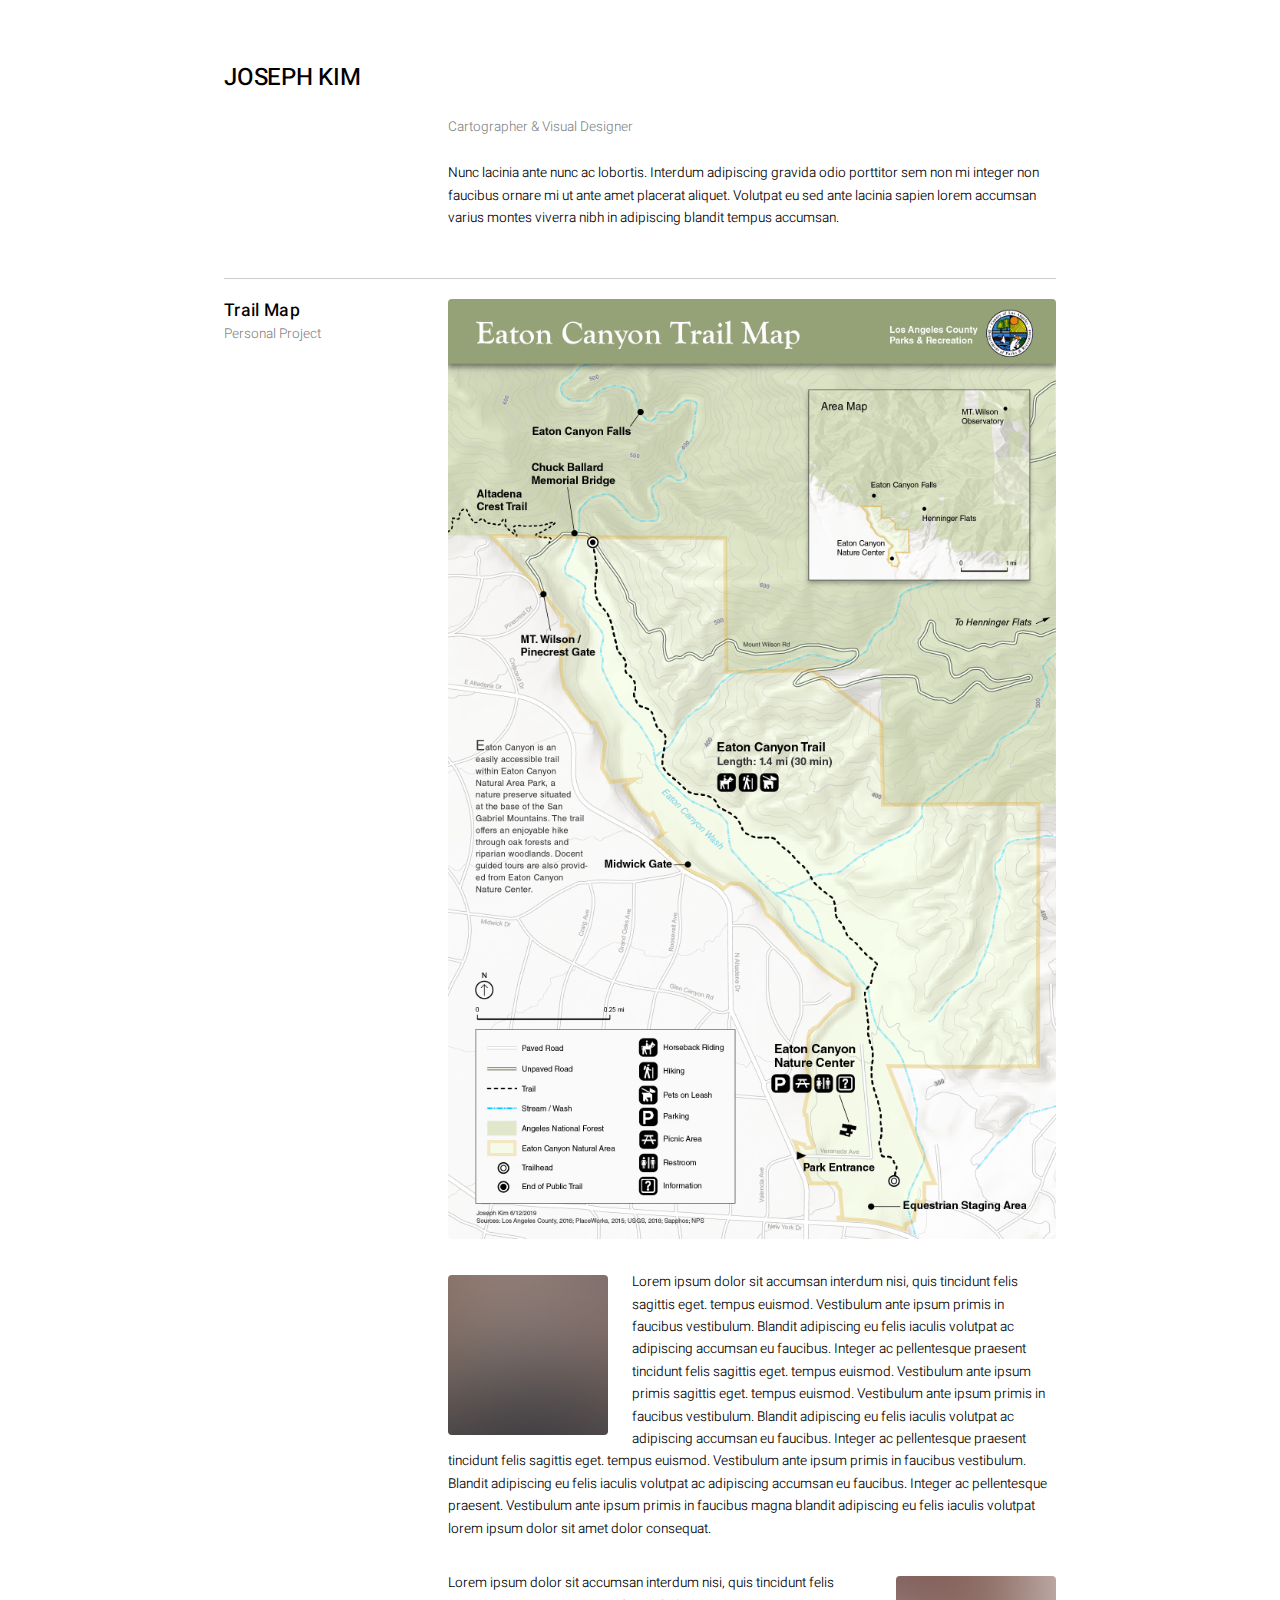
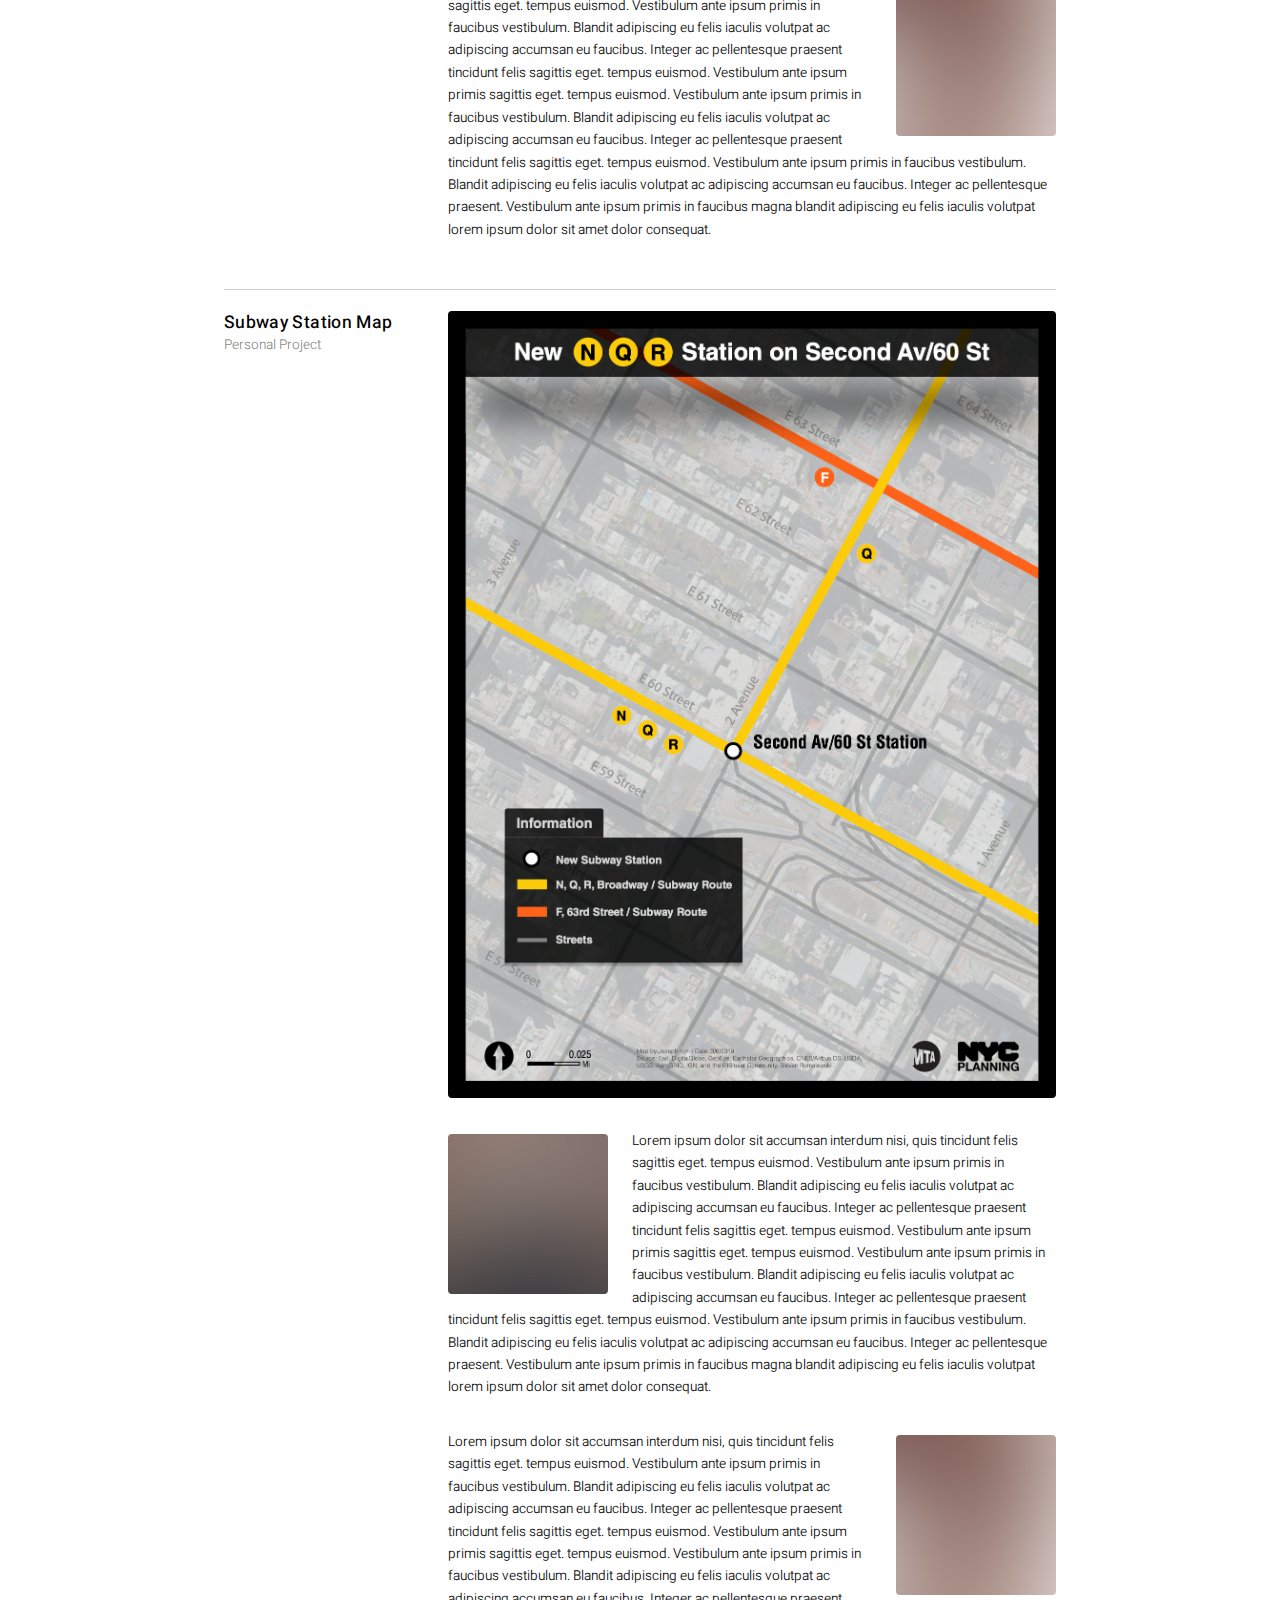
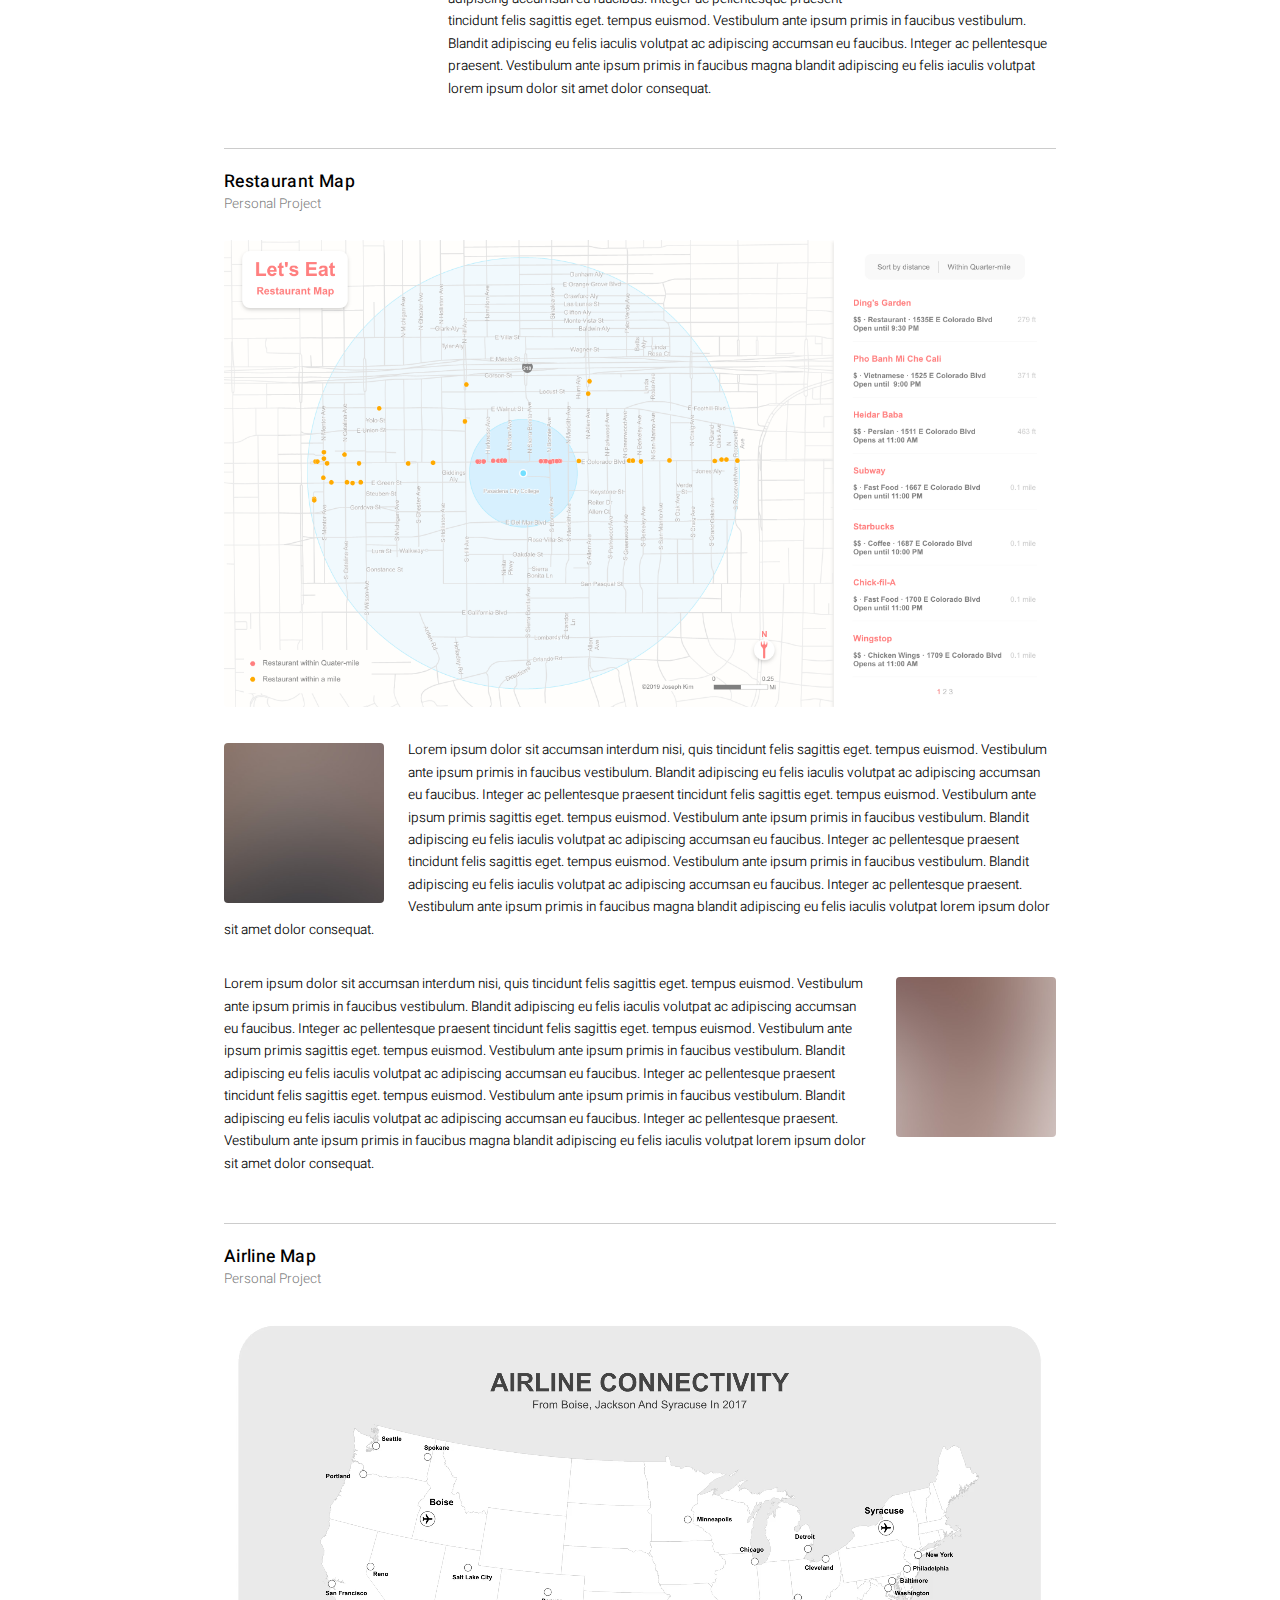
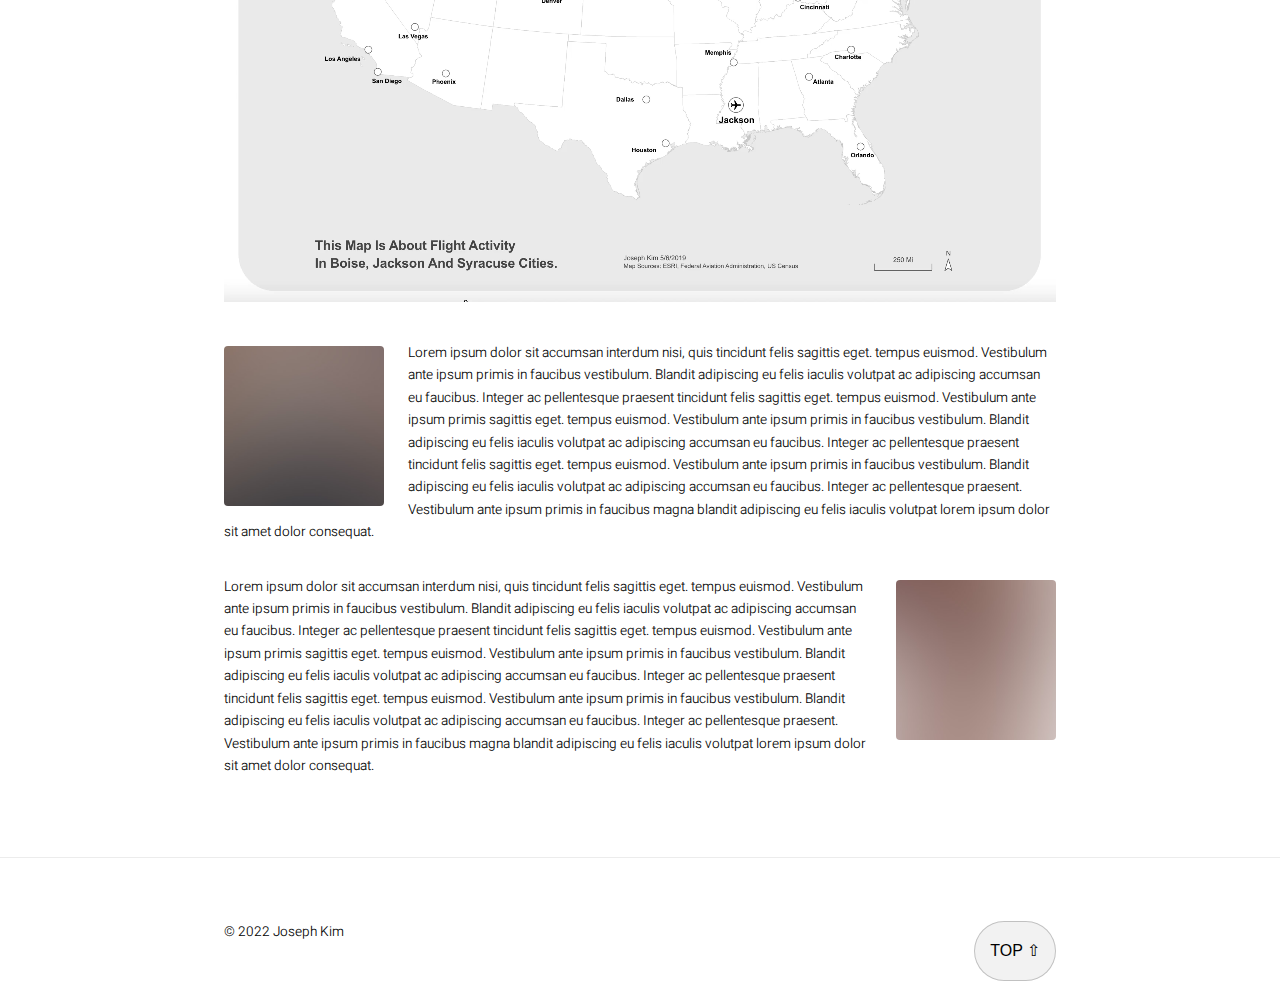
==== commit a383cf26: "update" ====
--- a/index.html
+++ b/index.html
@@ -1,9 +1,4 @@
 <!DOCTYPE html>
-<!--
-	Story by HTML5 UP
-	html5up.net | @ajlkn
-	Free for personal and commercial use under the CCA 3.0 license (html5up.net/license)
--->
 <html>
   <head>
     <title>Joseph Kim</title>
@@ -23,29 +18,19 @@
       <!-- Seven -->
       <section class="wrapper style1 align-left">
         <div class="inner">
-          <h1>Joseph Kim</h1>
-          <p>Hello, I’m Joseph. I’m a Visual Designer based in Los Angeles 🌴</p>
+          <h1 class="name">Joseph Kim</h1>
+          <!-- <p>Cartographer · Visual Designer</p> -->
           <div class="index align-left">
 
             <!-- Heading -->
             <section>
               <header>
-                <h3>Headings</h3>
+                <h3></h3>
               </header>
               <div class="content">
-                <h1>Heading Level 1</h1>
-                <h2>Heading Level 2</h2>
-                <h3>Heading Level 3</h3>
-                <h4>Heading Level 4</h4>
-                <h5>Heading Level 5</h5>
-                <h6>Heading Level 6</h6>
-
-                <hr />
-
                 <header>
-                  <h1>Heading with a Subtitle</h1>
                   <p>
-                    Lorem ipsum dolor sit amet nullam id egestas urna aliquam
+                    Cartographer & Visual Designer
                   </p>
                 </header>
                 <p>
@@ -55,214 +40,13 @@
                   sapien lorem accumsan varius montes viverra nibh in adipiscing
                   blandit tempus accumsan.
                 </p>
-
-                <hr />
-
-                <header>
-                  <h2>Heading with a Subtitle</h2>
-                  <p>
-                    Lorem ipsum dolor sit amet nullam id egestas urna aliquam
-                  </p>
-                </header>
-                <p>
-                  Nunc lacinia ante nunc ac lobortis. Interdum adipiscing
-                  gravida odio porttitor sem non mi integer non faucibus ornare
-                  mi ut ante amet placerat aliquet. Volutpat eu sed ante lacinia
-                  sapien lorem accumsan varius montes viverra nibh in adipiscing
-                  blandit tempus accumsan.
-                </p>
-
-                <hr />
-
-                <header>
-                  <h3>Heading with a Subtitle</h3>
-                  <p>
-                    Lorem ipsum dolor sit amet nullam id egestas urna aliquam
-                  </p>
-                </header>
-                <p>
-                  Nunc lacinia ante nunc ac lobortis. Interdum adipiscing
-                  gravida odio porttitor sem non mi integer non faucibus ornare
-                  mi ut ante amet placerat aliquet. Volutpat eu sed ante lacinia
-                  sapien lorem accumsan varius montes viverra nibh in adipiscing
-                  blandit tempus accumsan.
-                </p>
-              </div>
-            </section>
-
-            <!-- Unordered List -->
+              </div>
+            </section>
+
+            <!-- Images 1 -->
             <section>
               <header>
-                <h3>Unordered List</h3>
-              </header>
-              <div class="content">
-                <h4>Default</h4>
-                <ul>
-                  <li>Lorem ipsum dolor sit amet</li>
-                  <li>Interdum adipiscing gravida odio</li>
-                  <li>Porttitor sem non integer</li>
-                  <li>Non faucibus ornare mi ut ante</li>
-                  <li>Sagittis adipiscing eleifend</li>
-                  <li>Felis amet dolore viverra</li>
-                </ul>
-
-                <h4>Alternate</h4>
-                <ul class="alt">
-                  <li>Lorem ipsum dolor sit amet</li>
-                  <li>Interdum adipiscing gravida odio</li>
-                  <li>Porttitor sem non integer</li>
-                  <li>Non faucibus ornare mi ut ante</li>
-                  <li>Sagittis adipiscing eleifend</li>
-                  <li>Felis amet dolore viverra</li>
-                </ul>
-              </div>
-            </section>
-
-            <!-- Ordered List -->
-            <section>
-              <header>
-                <h3>Ordered List</h3>
-              </header>
-              <div class="content">
-                <ol>
-                  <li>Lorem ipsum dolor sit amet</li>
-                  <li>Interdum adipiscing gravida odio</li>
-                  <li>Porttitor sem non integer</li>
-                  <li>Non faucibus ornare mi ut ante</li>
-                  <li>Sagittis adipiscing eleifend</li>
-                  <li>Felis amet dolore viverra</li>
-                </ol>
-              </div>
-            </section>
-
-            <!-- Definition List -->
-            <section>
-              <header>
-                <h3>Definition List</h3>
-              </header>
-              <div class="content">
-                <dl>
-                  <dt>Interdum adipiscing odio</dt>
-                  <dd>
-                    <p>
-                      Lorem ipsum dolor vestibulum ante ipsum primis in faucibus
-                      vestibulum. Blandit adipiscing eu felis iaculis volutpat
-                      ac adipiscing accumsan eu faucibus. Integer ac
-                      pellentesque praesent fringilla quis tincidunt felis
-                      sagittis eget tempus euismod. Ante ipsum primis
-                      vestibulum.
-                    </p>
-                  </dd>
-                  <dt>Non faucibus ornare mi ut ante</dt>
-                  <dd>
-                    <p>
-                      Lorem ipsum dolor vestibulum ante ipsum primis in faucibus
-                      vestibulum. Blandit adipiscing eu felis iaculis volutpat
-                      ac adipiscing accumsan eu faucibus. Integer ac
-                      pellentesque praesent fringilla quis tincidunt felis
-                      sagittis eget tempus euismod. Ante ipsum primis
-                      vestibulum.
-                    </p>
-                  </dd>
-                  <dt>Felis amet dolore viverra</dt>
-                  <dd>
-                    <p>
-                      Lorem ipsum dolor vestibulum ante ipsum primis in faucibus
-                      vestibulum. Blandit adipiscing eu felis iaculis volutpat
-                      ac adipiscing accumsan eu faucibus. Integer ac
-                      pellentesque praesent fringilla quis tincidunt felis
-                      sagittis eget tempus euismod. Ante ipsum primis
-                      vestibulum.
-                    </p>
-                  </dd>
-                </dl>
-              </div>
-            </section>
-
-            <!-- Blockquote -->
-            <section>
-              <header>
-                <h3>Blockquote</h3>
-              </header>
-              <div class="content">
-                <blockquote>
-                  Lorem ipsum dolor vestibulum ante ipsum primis in faucibus
-                  vestibulum. Blandit adipiscing eu felis iaculis volutpat ac
-                  adipiscing accumsan eu faucibus. Integer ac pellentesque
-                  praesent fringilla quis tincidunt felis sagittis eget tempus
-                  euismod. Ante ipsum primis vestibulum.
-                </blockquote>
-              </div>
-            </section>
-            <!-- Icons -->
-            <section>
-              <header>
-                <h3>Icons</h3>
-              </header>
-              <div class="content">
-                <h4>Style #1</h4>
-                <ul class="icons">
-                  <li>
-                    <a href="#" class="icon brands style1 fa-twitter"
-                      ><span class="label">Twitter</span></a
-                    >
-                  </li>
-                  <li>
-                    <a href="#" class="icon brands style1 fa-facebook-f"
-                      ><span class="label">Facebook</span></a
-                    >
-                  </li>
-                  <li>
-                    <a href="#" class="icon brands style1 fa-instagram"
-                      ><span class="label">Instagram</span></a
-                    >
-                  </li>
-                  <li>
-                    <a href="#" class="icon brands style1 fa-github"
-                      ><span class="label">Github</span></a
-                    >
-                  </li>
-                  <li>
-                    <a href="#" class="icon brands style1 fa-dribbble"
-                      ><span class="label">Dribbble</span></a
-                    >
-                  </li>
-                </ul>
-
-                <h4>Style #2</h4>
-                <ul class="icons">
-                  <li>
-                    <a href="#" class="icon brands style2 fa-twitter"
-                      ><span class="label">Twitter</span></a
-                    >
-                  </li>
-                  <li>
-                    <a href="#" class="icon brands style2 fa-facebook-f"
-                      ><span class="label">Facebook</span></a
-                    >
-                  </li>
-                  <li>
-                    <a href="#" class="icon brands style2 fa-instagram"
-                      ><span class="label">Instagram</span></a
-                    >
-                  </li>
-                  <li>
-                    <a href="#" class="icon brands style2 fa-github"
-                      ><span class="label">Github</span></a
-                    >
-                  </li>
-                  <li>
-                    <a href="#" class="icon brands style2 fa-dribbble"
-                      ><span class="label">Dribbble</span></a
-                    >
-                  </li>
-                </ul>
-              </div>
-            </section>
-            <!-- Images 1 -->
-            <section>
-              <header>
-                <h3>Eaton Canyon Trail Map</h3>
+                <h3>Trail Map</h3>
                 <p>Personal Project</p>
               </header>
               <div class="content">
@@ -270,28 +54,26 @@
                   ><img src="images/Eaton_Canyon.png" alt=""
                 /></span>
 
-                <h4>Left</h4>
-                <p>
-                  <span class="image left"
-                    ><img src="images/pic01.jpg" alt="" /></span
-                  >Lorem ipsum dolor sit accumsan interdum nisi, quis tincidunt
-                  felis sagittis eget. tempus euismod. Vestibulum ante ipsum
-                  primis in faucibus vestibulum. Blandit adipiscing eu felis
-                  iaculis volutpat ac adipiscing accumsan eu faucibus. Integer
-                  ac pellentesque praesent tincidunt felis sagittis eget. tempus
-                  euismod. Vestibulum ante ipsum primis sagittis eget. tempus
-                  euismod. Vestibulum ante ipsum primis in faucibus vestibulum.
-                  Blandit adipiscing eu felis iaculis volutpat ac adipiscing
-                  accumsan eu faucibus. Integer ac pellentesque praesent
-                  tincidunt felis sagittis eget. tempus euismod. Vestibulum ante
-                  ipsum primis in faucibus vestibulum. Blandit adipiscing eu
-                  felis iaculis volutpat ac adipiscing accumsan eu faucibus.
-                  Integer ac pellentesque praesent. Vestibulum ante ipsum primis
-                  in faucibus magna blandit adipiscing eu felis iaculis volutpat
-                  lorem ipsum dolor sit amet dolor consequat.
-                </p>
-
-                <h4>Right</h4>
+                <p>
+                  <span class="image left"
+                    ><img src="images/pic01.jpg" alt="" /></span
+                  >Lorem ipsum dolor sit accumsan interdum nisi, quis tincidunt
+                  felis sagittis eget. tempus euismod. Vestibulum ante ipsum
+                  primis in faucibus vestibulum. Blandit adipiscing eu felis
+                  iaculis volutpat ac adipiscing accumsan eu faucibus. Integer
+                  ac pellentesque praesent tincidunt felis sagittis eget. tempus
+                  euismod. Vestibulum ante ipsum primis sagittis eget. tempus
+                  euismod. Vestibulum ante ipsum primis in faucibus vestibulum.
+                  Blandit adipiscing eu felis iaculis volutpat ac adipiscing
+                  accumsan eu faucibus. Integer ac pellentesque praesent
+                  tincidunt felis sagittis eget. tempus euismod. Vestibulum ante
+                  ipsum primis in faucibus vestibulum. Blandit adipiscing eu
+                  felis iaculis volutpat ac adipiscing accumsan eu faucibus.
+                  Integer ac pellentesque praesent. Vestibulum ante ipsum primis
+                  in faucibus magna blandit adipiscing eu felis iaculis volutpat
+                  lorem ipsum dolor sit amet dolor consequat.
+                </p>
+
                 <p>
                   <span class="image right"
                     ><img src="images/pic02.jpg" alt="" /></span
@@ -316,7 +98,7 @@
             <!-- Images 2 -->
             <section>
               <header>
-                <h3>A Subway Station Map</h3>
+                <h3>Subway Station Map</h3>
                 <p>Personal Project</p>
               </header>
               <div class="content">
@@ -324,28 +106,26 @@
                   ><img src="images/NYC_Subyway.png" alt=""
                 /></span>
 
-                <h4>Left</h4>
-                <p>
-                  <span class="image left"
-                    ><img src="images/pic01.jpg" alt="" /></span
-                  >Lorem ipsum dolor sit accumsan interdum nisi, quis tincidunt
-                  felis sagittis eget. tempus euismod. Vestibulum ante ipsum
-                  primis in faucibus vestibulum. Blandit adipiscing eu felis
-                  iaculis volutpat ac adipiscing accumsan eu faucibus. Integer
-                  ac pellentesque praesent tincidunt felis sagittis eget. tempus
-                  euismod. Vestibulum ante ipsum primis sagittis eget. tempus
-                  euismod. Vestibulum ante ipsum primis in faucibus vestibulum.
-                  Blandit adipiscing eu felis iaculis volutpat ac adipiscing
-                  accumsan eu faucibus. Integer ac pellentesque praesent
-                  tincidunt felis sagittis eget. tempus euismod. Vestibulum ante
-                  ipsum primis in faucibus vestibulum. Blandit adipiscing eu
-                  felis iaculis volutpat ac adipiscing accumsan eu faucibus.
-                  Integer ac pellentesque praesent. Vestibulum ante ipsum primis
-                  in faucibus magna blandit adipiscing eu felis iaculis volutpat
-                  lorem ipsum dolor sit amet dolor consequat.
-                </p>
-
-                <h4>Right</h4>
+                <p>
+                  <span class="image left"
+                    ><img src="images/pic01.jpg" alt="" /></span
+                  >Lorem ipsum dolor sit accumsan interdum nisi, quis tincidunt
+                  felis sagittis eget. tempus euismod. Vestibulum ante ipsum
+                  primis in faucibus vestibulum. Blandit adipiscing eu felis
+                  iaculis volutpat ac adipiscing accumsan eu faucibus. Integer
+                  ac pellentesque praesent tincidunt felis sagittis eget. tempus
+                  euismod. Vestibulum ante ipsum primis sagittis eget. tempus
+                  euismod. Vestibulum ante ipsum primis in faucibus vestibulum.
+                  Blandit adipiscing eu felis iaculis volutpat ac adipiscing
+                  accumsan eu faucibus. Integer ac pellentesque praesent
+                  tincidunt felis sagittis eget. tempus euismod. Vestibulum ante
+                  ipsum primis in faucibus vestibulum. Blandit adipiscing eu
+                  felis iaculis volutpat ac adipiscing accumsan eu faucibus.
+                  Integer ac pellentesque praesent. Vestibulum ante ipsum primis
+                  in faucibus magna blandit adipiscing eu felis iaculis volutpat
+                  lorem ipsum dolor sit amet dolor consequat.
+                </p>
+
                 <p>
                   <span class="image right"
                     ><img src="images/pic02.jpg" alt="" /></span
@@ -370,32 +150,34 @@
             <!-- Images 3 -->
             <section>
               <div class="content">
+                <header>
+                  <h3>Restaurant Map</h3>
+                  <p>Personal Project</p>
+                </header>
                 <span class="image fit"
                   ><img src="images/Lets_Eat.png" alt=""
                 /></span>
 
-                <h4>Left</h4>
-                <p>
-                  <span class="image left"
-                    ><img src="images/pic01.jpg" alt="" /></span
-                  >Lorem ipsum dolor sit accumsan interdum nisi, quis tincidunt
-                  felis sagittis eget. tempus euismod. Vestibulum ante ipsum
-                  primis in faucibus vestibulum. Blandit adipiscing eu felis
-                  iaculis volutpat ac adipiscing accumsan eu faucibus. Integer
-                  ac pellentesque praesent tincidunt felis sagittis eget. tempus
-                  euismod. Vestibulum ante ipsum primis sagittis eget. tempus
-                  euismod. Vestibulum ante ipsum primis in faucibus vestibulum.
-                  Blandit adipiscing eu felis iaculis volutpat ac adipiscing
-                  accumsan eu faucibus. Integer ac pellentesque praesent
-                  tincidunt felis sagittis eget. tempus euismod. Vestibulum ante
-                  ipsum primis in faucibus vestibulum. Blandit adipiscing eu
-                  felis iaculis volutpat ac adipiscing accumsan eu faucibus.
-                  Integer ac pellentesque praesent. Vestibulum ante ipsum primis
-                  in faucibus magna blandit adipiscing eu felis iaculis volutpat
-                  lorem ipsum dolor sit amet dolor consequat.
-                </p>
-
-                <h4>Right</h4>
+                <p>
+                  <span class="image left"
+                    ><img src="images/pic01.jpg" alt="" /></span
+                  >Lorem ipsum dolor sit accumsan interdum nisi, quis tincidunt
+                  felis sagittis eget. tempus euismod. Vestibulum ante ipsum
+                  primis in faucibus vestibulum. Blandit adipiscing eu felis
+                  iaculis volutpat ac adipiscing accumsan eu faucibus. Integer
+                  ac pellentesque praesent tincidunt felis sagittis eget. tempus
+                  euismod. Vestibulum ante ipsum primis sagittis eget. tempus
+                  euismod. Vestibulum ante ipsum primis in faucibus vestibulum.
+                  Blandit adipiscing eu felis iaculis volutpat ac adipiscing
+                  accumsan eu faucibus. Integer ac pellentesque praesent
+                  tincidunt felis sagittis eget. tempus euismod. Vestibulum ante
+                  ipsum primis in faucibus vestibulum. Blandit adipiscing eu
+                  felis iaculis volutpat ac adipiscing accumsan eu faucibus.
+                  Integer ac pellentesque praesent. Vestibulum ante ipsum primis
+                  in faucibus magna blandit adipiscing eu felis iaculis volutpat
+                  lorem ipsum dolor sit amet dolor consequat.
+                </p>
+
                 <p>
                   <span class="image right"
                     ><img src="images/pic02.jpg" alt="" /></span
@@ -420,7 +202,11 @@
             <!-- Images 4 -->
             <section>
               <div class="content">
-                <span class="fit">
+                <header>
+                  <h3>Airline Map</h3>
+                  <p>Personal Project</p>
+                </header>
+                <span class="image fit">
                   <video
                     autoplay=""
                     muted=""
@@ -436,67 +222,45 @@
                 </span>
                 <span class="fit"></span>
 
-                <h4>Left</h4>
-                <p>
-                  <span class="image left"
-                    ><img src="images/pic01.jpg" alt="" /></span
-                  >Lorem ipsum dolor sit accumsan interdum nisi, quis tincidunt
-                  felis sagittis eget. tempus euismod. Vestibulum ante ipsum
-                  primis in faucibus vestibulum. Blandit adipiscing eu felis
-                  iaculis volutpat ac adipiscing accumsan eu faucibus. Integer
-                  ac pellentesque praesent tincidunt felis sagittis eget. tempus
-                  euismod. Vestibulum ante ipsum primis sagittis eget. tempus
-                  euismod. Vestibulum ante ipsum primis in faucibus vestibulum.
-                  Blandit adipiscing eu felis iaculis volutpat ac adipiscing
-                  accumsan eu faucibus. Integer ac pellentesque praesent
-                  tincidunt felis sagittis eget. tempus euismod. Vestibulum ante
-                  ipsum primis in faucibus vestibulum. Blandit adipiscing eu
-                  felis iaculis volutpat ac adipiscing accumsan eu faucibus.
-                  Integer ac pellentesque praesent. Vestibulum ante ipsum primis
-                  in faucibus magna blandit adipiscing eu felis iaculis volutpat
-                  lorem ipsum dolor sit amet dolor consequat.
-                </p>
-
-                <h4>Right</h4>
-                <p>
-                  <span class="image right"
-                    ><img src="images/pic02.jpg" alt="" /></span
-                  >Lorem ipsum dolor sit accumsan interdum nisi, quis tincidunt
-                  felis sagittis eget. tempus euismod. Vestibulum ante ipsum
-                  primis in faucibus vestibulum. Blandit adipiscing eu felis
-                  iaculis volutpat ac adipiscing accumsan eu faucibus. Integer
-                  ac pellentesque praesent tincidunt felis sagittis eget. tempus
-                  euismod. Vestibulum ante ipsum primis sagittis eget. tempus
-                  euismod. Vestibulum ante ipsum primis in faucibus vestibulum.
-                  Blandit adipiscing eu felis iaculis volutpat ac adipiscing
-                  accumsan eu faucibus. Integer ac pellentesque praesent
-                  tincidunt felis sagittis eget. tempus euismod. Vestibulum ante
-                  ipsum primis in faucibus vestibulum. Blandit adipiscing eu
-                  felis iaculis volutpat ac adipiscing accumsan eu faucibus.
-                  Integer ac pellentesque praesent. Vestibulum ante ipsum primis
-                  in faucibus magna blandit adipiscing eu felis iaculis volutpat
-                  lorem ipsum dolor sit amet dolor consequat.
-                </p>
-              </div>
-            </section>
-            <!-- Box -->
-            <section>
-              <header>
-                <h3>Box</h3>
-              </header>
-              <div class="content">
-                <div class="box">
-                  <p>
-                    Felis sagittis eget tempus primis in faucibus vestibulum.
-                    Blandit adipiscing eu felis iaculis volutpat ac adipiscing
-                    accumsan eu faucibus. Integer ac pellentesque praesent
-                    tincidunt felis sagittis eget. tempus euismod. Magna sed
-                    etiam ante ipsum primis in faucibus vestibulum. Blandit
-                    adipiscing eu ipsum primis in faucibus vestibulum. Blandit
-                    adipiscing eu felis iaculis volutpat ac adipiscing accumsan
-                    eu faucibus lorem ipsum dolor sit amet nullam.
-                  </p>
-                </div>
+                <p>
+                  <span class="image left"
+                    ><img src="images/pic01.jpg" alt="" /></span
+                  >Lorem ipsum dolor sit accumsan interdum nisi, quis tincidunt
+                  felis sagittis eget. tempus euismod. Vestibulum ante ipsum
+                  primis in faucibus vestibulum. Blandit adipiscing eu felis
+                  iaculis volutpat ac adipiscing accumsan eu faucibus. Integer
+                  ac pellentesque praesent tincidunt felis sagittis eget. tempus
+                  euismod. Vestibulum ante ipsum primis sagittis eget. tempus
+                  euismod. Vestibulum ante ipsum primis in faucibus vestibulum.
+                  Blandit adipiscing eu felis iaculis volutpat ac adipiscing
+                  accumsan eu faucibus. Integer ac pellentesque praesent
+                  tincidunt felis sagittis eget. tempus euismod. Vestibulum ante
+                  ipsum primis in faucibus vestibulum. Blandit adipiscing eu
+                  felis iaculis volutpat ac adipiscing accumsan eu faucibus.
+                  Integer ac pellentesque praesent. Vestibulum ante ipsum primis
+                  in faucibus magna blandit adipiscing eu felis iaculis volutpat
+                  lorem ipsum dolor sit amet dolor consequat.
+                </p>
+
+                <p>
+                  <span class="image right"
+                    ><img src="images/pic02.jpg" alt="" /></span
+                  >Lorem ipsum dolor sit accumsan interdum nisi, quis tincidunt
+                  felis sagittis eget. tempus euismod. Vestibulum ante ipsum
+                  primis in faucibus vestibulum. Blandit adipiscing eu felis
+                  iaculis volutpat ac adipiscing accumsan eu faucibus. Integer
+                  ac pellentesque praesent tincidunt felis sagittis eget. tempus
+                  euismod. Vestibulum ante ipsum primis sagittis eget. tempus
+                  euismod. Vestibulum ante ipsum primis in faucibus vestibulum.
+                  Blandit adipiscing eu felis iaculis volutpat ac adipiscing
+                  accumsan eu faucibus. Integer ac pellentesque praesent
+                  tincidunt felis sagittis eget. tempus euismod. Vestibulum ante
+                  ipsum primis in faucibus vestibulum. Blandit adipiscing eu
+                  felis iaculis volutpat ac adipiscing accumsan eu faucibus.
+                  Integer ac pellentesque praesent. Vestibulum ante ipsum primis
+                  in faucibus magna blandit adipiscing eu felis iaculis volutpat
+                  lorem ipsum dolor sit amet dolor consequat.
+                </p>
               </div>
             </section>
           </div>
@@ -506,8 +270,11 @@
       <!-- Footer -->
       <footer class="wrapper style1 align-left">
         <div class="inner">
-          <p>&copy; 2022 Joseph Kim</p>
+          <p>&copy; 2022 Joseph Kim     <!-- Scroll to top button -->
+            <button id="scrollToTopBtn">Top ⇧</button></p>
+      
         </div>
+        
       </footer>
     </div>
 
@@ -519,5 +286,6 @@
     <script src="assets/js/breakpoints.min.js"></script>
     <script src="assets/js/util.js"></script>
     <script src="assets/js/main.js"></script>
+    <script src="assets/js/mouse.js"></script>
   </body>
 </html>
--- a/assets/css/main.css
+++ b/assets/css/main.css
@@ -1,6 +1,8 @@
 @import url(fontawesome-all.min.css);
 @import url("https://fonts.googleapis.com/css?family=Source+Sans+Pro:300,300i,400,400i");
-
+@import url('https://fonts.googleapis.com/css2?family=Bebas+Neue&family=Work+Sans:wght@200;500&display=swap');
+@import url('https://fonts.googleapis.com/css2?family=Heebo:wght@200;300;400;500&display=swap');
+@import url('https://fonts.cdnfonts.com/css/neue-haas-grotesk-display-pro');
 /*
 	Story by HTML5 UP
 	html5up.net | @ajlkn
@@ -29,6 +31,11 @@
 footer, header, hgroup, menu, nav, section {
 	display: block;}
 
+
+html {
+	scroll-behavior: smooth;
+}
+
 body {
 	line-height: 1;
 }
@@ -155,14 +162,21 @@
 			}
 
 		}
-
+	.name {
+		font-family: 'Heebo', sans-serif;
+		font-weight: 500;
+		font-size: 1.5rem;
+		letter-spacing: -0.01em;
+		margin: 0 0 1rem 0;
+	}	
 	body {
 		background-color: #ffffff;
 		color: #000000;
 	}
 
 	body, input, select, textarea {
-		font-family: "Source Sans Pro", Helvetica, sans-serif;
+		font-family: 'Heebo', sans-serif;
+		/*font-family: "Source Sans Pro", Helvetica, sans-serif;*/
 		font-size: 1rem;
 		font-weight: 300;
 		line-height: 1.65;
@@ -197,20 +211,26 @@
 		}
 
 	h1, h2, h3, h4, h5, h6 {
-		font-weight: 300;
+		font-weight: 400;
 		line-height: 1.375;
-		letter-spacing: -0.05em;
-		margin: 0 0 1rem 0;
+		letter-spacing: 0.02em;
+		margin: 0 0 0.8rem 0;
 	}
 
 		h1 a, h2 a, h3 a, h4 a, h5 a, h6 a {
 			color: inherit;
 			text-decoration: none;
 		}
+	
+	p {
+		font-size: 0.85rem
+		}
 
 	h1 {
-		font-size: 3.5rem;
+		font-size: 3rem;
 		line-height: 1.2;
+		margin: 0 0 0 0;
+		text-transform: uppercase;
 	}
 
 	h2 {
@@ -218,7 +238,8 @@
 	}
 
 	h3 {
-		font-size: 1.5rem;
+		font-size: 1.1rem;
+		font-weight: 500;
 	}
 
 	h4 {
@@ -2109,18 +2130,17 @@
 		border: 0;
 		cursor: pointer;
 		display: inline-block;
-		font-weight: 400;
-		letter-spacing: 0.125em;
+		font-weight: 100;
 		text-align: center;
 		text-decoration: none;
 		text-transform: uppercase;
 		white-space: nowrap;
 		font-size: 0.75rem;
-		max-width: 20rem;
+		max-width: 30rem;
 		height: 3.75em;
 		line-height: 3.75em;
 		border-radius: 3.75em;
-		padding: 0 2.5em;
+		padding: 0 1em;
 		text-overflow: ellipsis;
 		overflow: hidden;
 	}
@@ -2753,7 +2773,7 @@
 		}
 
 	ul.alt li {
-		border-top-color: rgba(0, 0, 0, 0.2);
+		border-top-color: rgba(0, 0, 0, 0.5);
 	}
 
 /* Actions */
@@ -2903,8 +2923,7 @@
 
 	header p {
 		position: relative;
-		margin: -0.65rem 0 1.5rem 0;
-		font-style: italic;
+		margin: -0.85rem 0 1.5rem 0;
 	}
 
 	header h1 + p {
@@ -2916,7 +2935,8 @@
 	}
 
 	header h3 + p {
-		font-size: 1.1rem;
+		font-size: 0.85rem;
+		font-weight: 300;
 	}
 
 	header h4 + p,
@@ -2926,7 +2946,7 @@
 	}
 
 	header p {
-		color: rgba(0, 0, 0, 0.75);
+		color: rgba(0, 0, 0, 0.5);
 	}
 
 /* Table */
@@ -7218,10 +7238,10 @@
 /* Wrapper (style1) */
 
 	.wrapper.style1 > .inner {
-		padding: 7rem 3.5rem 5rem 3.5rem ;
+		padding: 2rem 3.5rem 5rem 3.5rem ;
 		margin: 0 auto;
 		max-width: 100%;
-		width: 64rem;
+		width: 60rem;
 	}
 
 		.wrapper.style1 > .inner.medium {
@@ -7235,7 +7255,7 @@
 	@media screen and (max-width: 1680px) {
 
 		.wrapper.style1 > .inner {
-			padding: 5rem 2.5rem 3rem 2.5rem ;
+			padding: 1.5rem 2.5rem 3rem 2.5rem ;
 		}
 
 	}
@@ -8182,7 +8202,7 @@
 /* Index */
 
 	.index > * {
-		padding: 3rem 0 1rem 0 ;
+		padding: 1.3rem 0 1rem 0 ;
 		display: -moz-flex;
 		display: -webkit-flex;
 		display: -ms-flex;
@@ -8199,7 +8219,7 @@
 			-webkit-flex-shrink: 0;
 			-ms-flex-shrink: 0;
 			flex-shrink: 0;
-			width: 15rem;
+			width: 14rem;
 		}
 
 		.index > * > .content {
@@ -8605,4 +8625,15 @@
 
 			#wrapper.divided > .invert:first-child {
 				box-shadow: none !important;
-			}+			}
+
+
+/* Scroll to top button */		
+#scrollToTopBtn {
+	background-color: rgba(0, 0, 0, 0.05);
+	border: none;
+	color: white;
+	cursor: pointer;
+	font-size: 1rem;
+	float:right;
+  }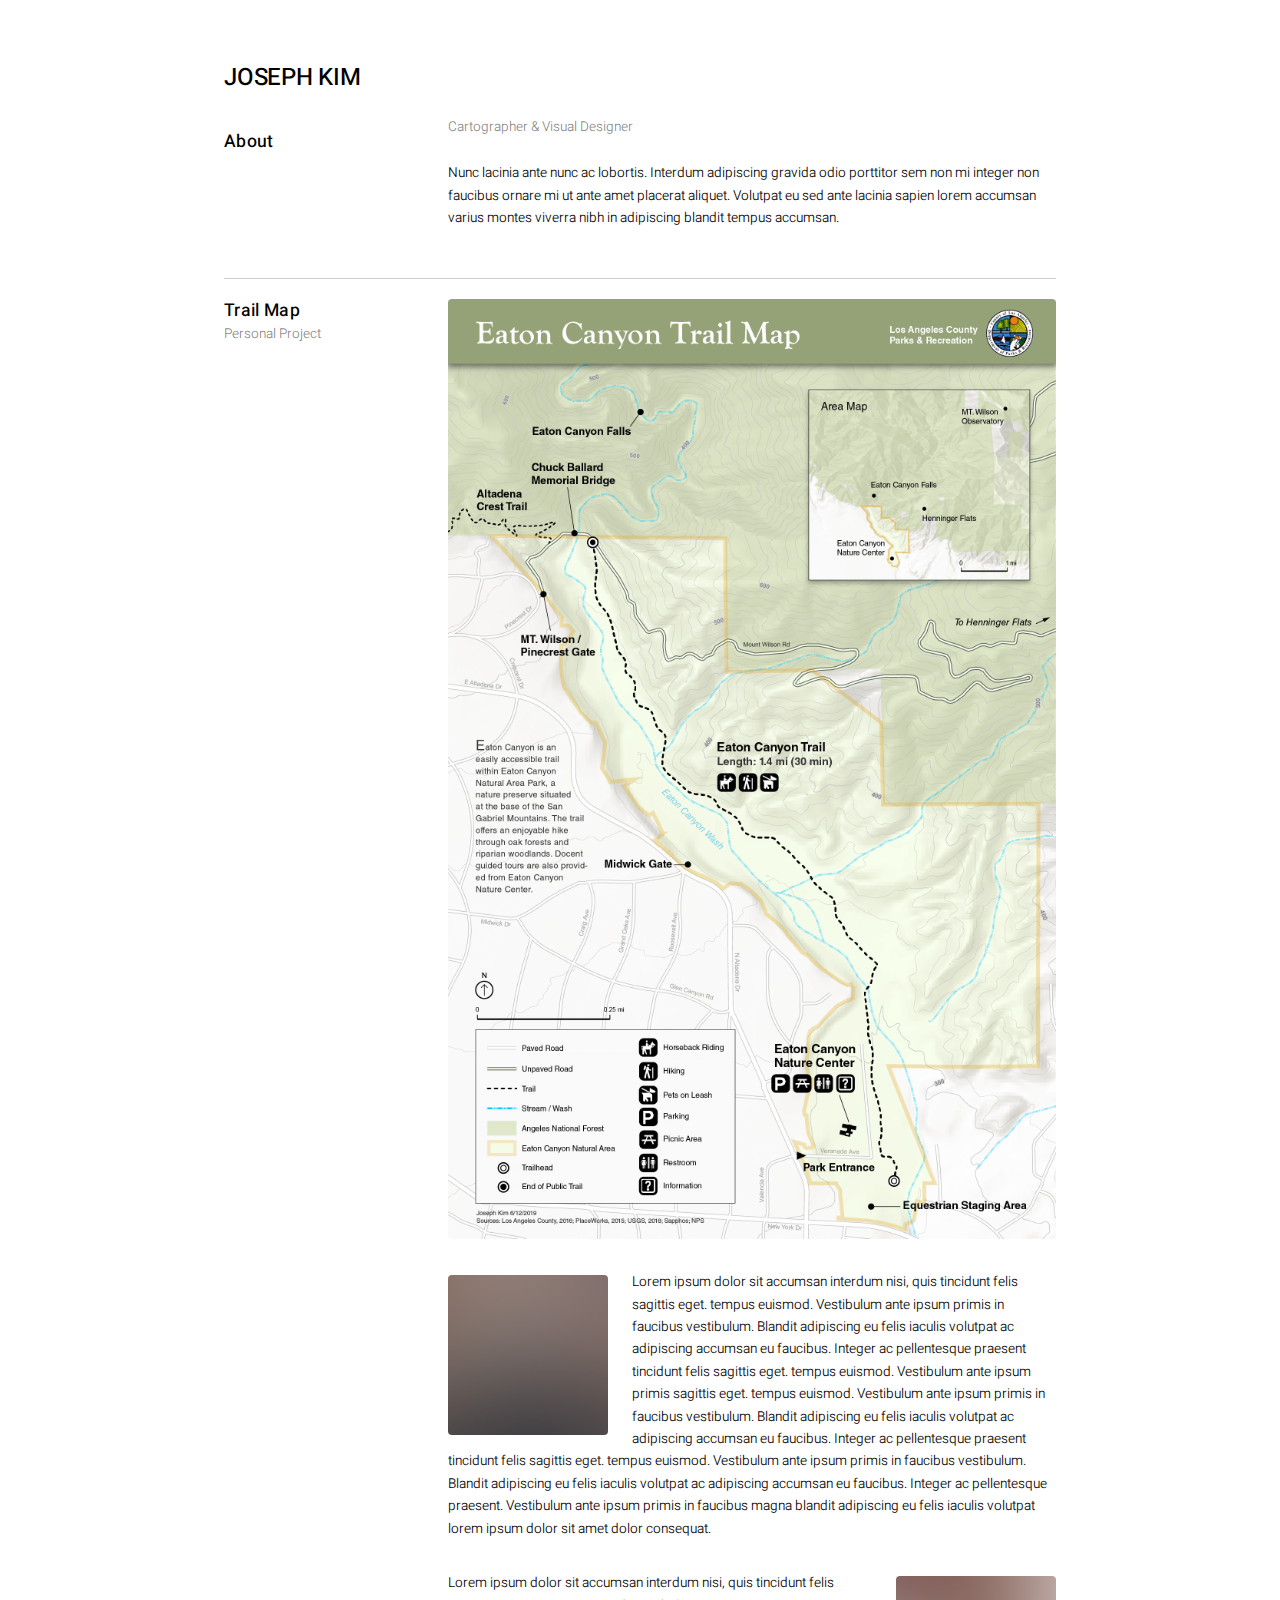
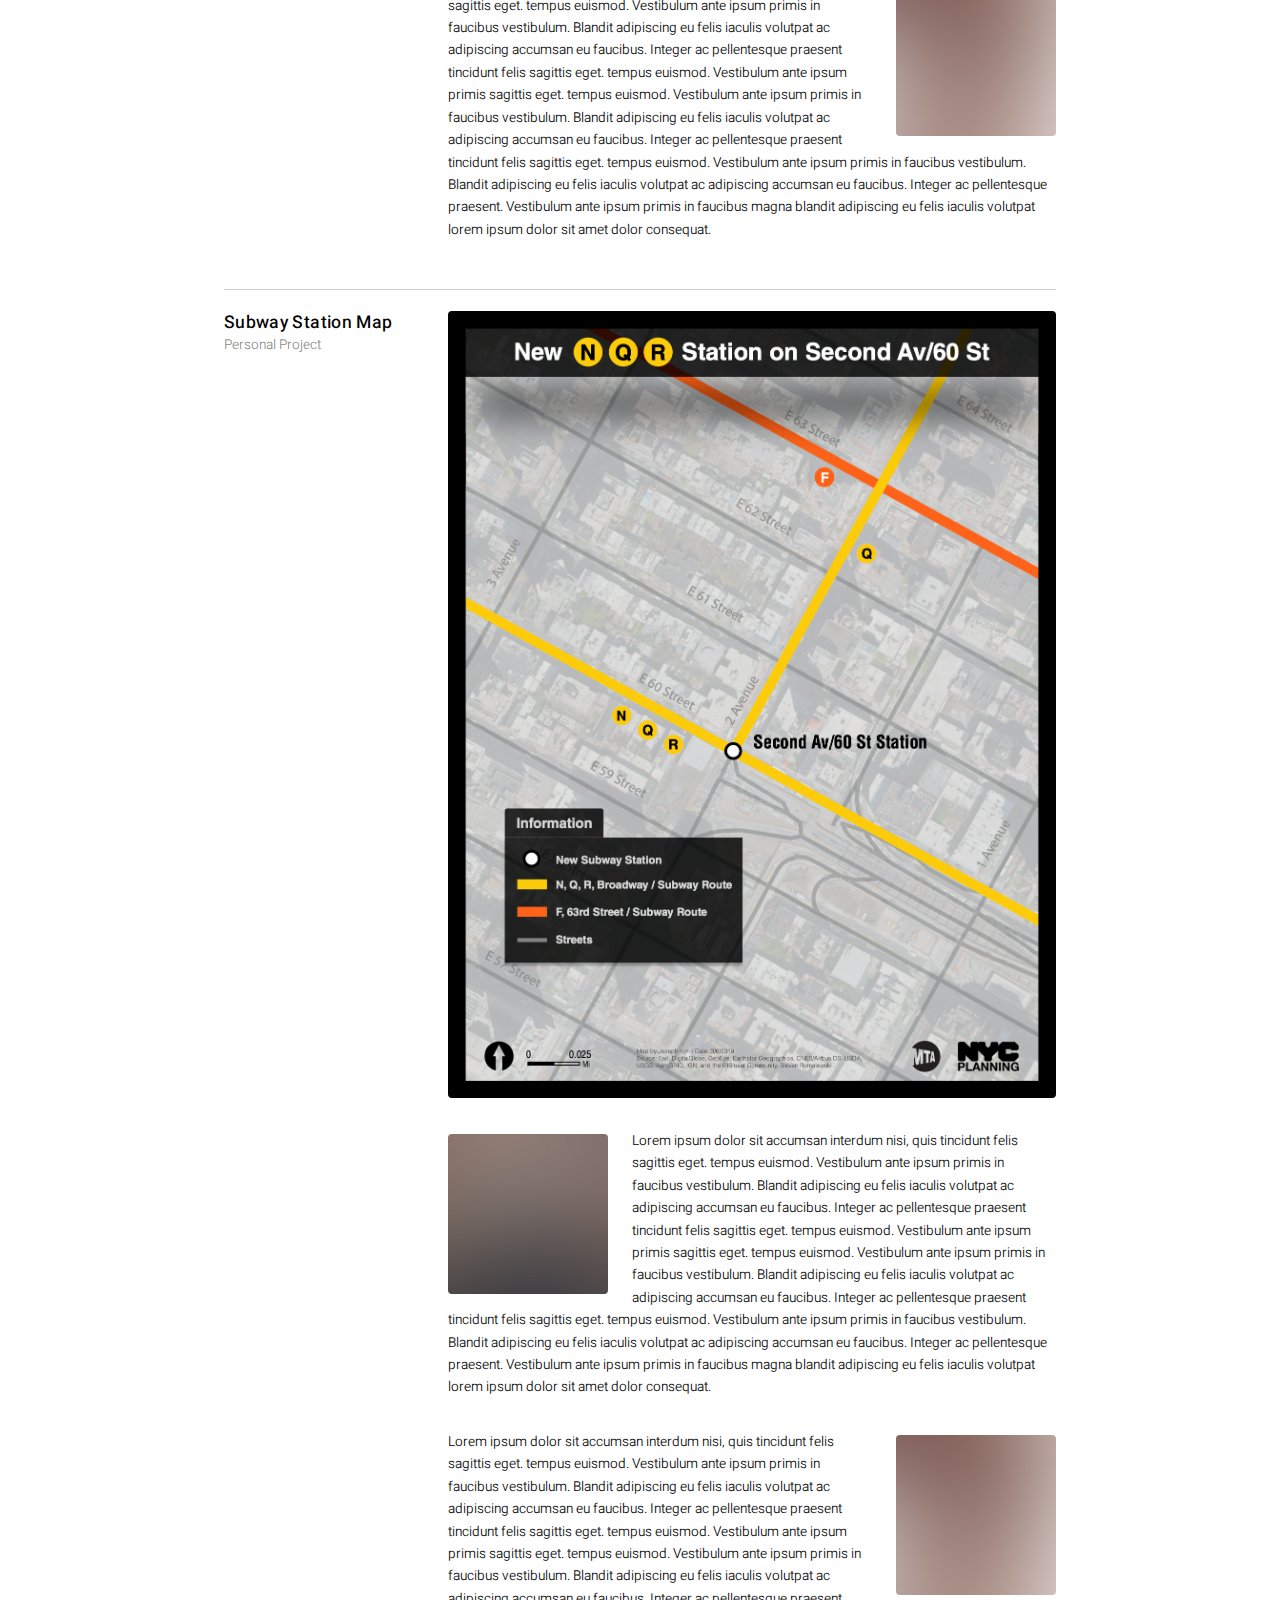
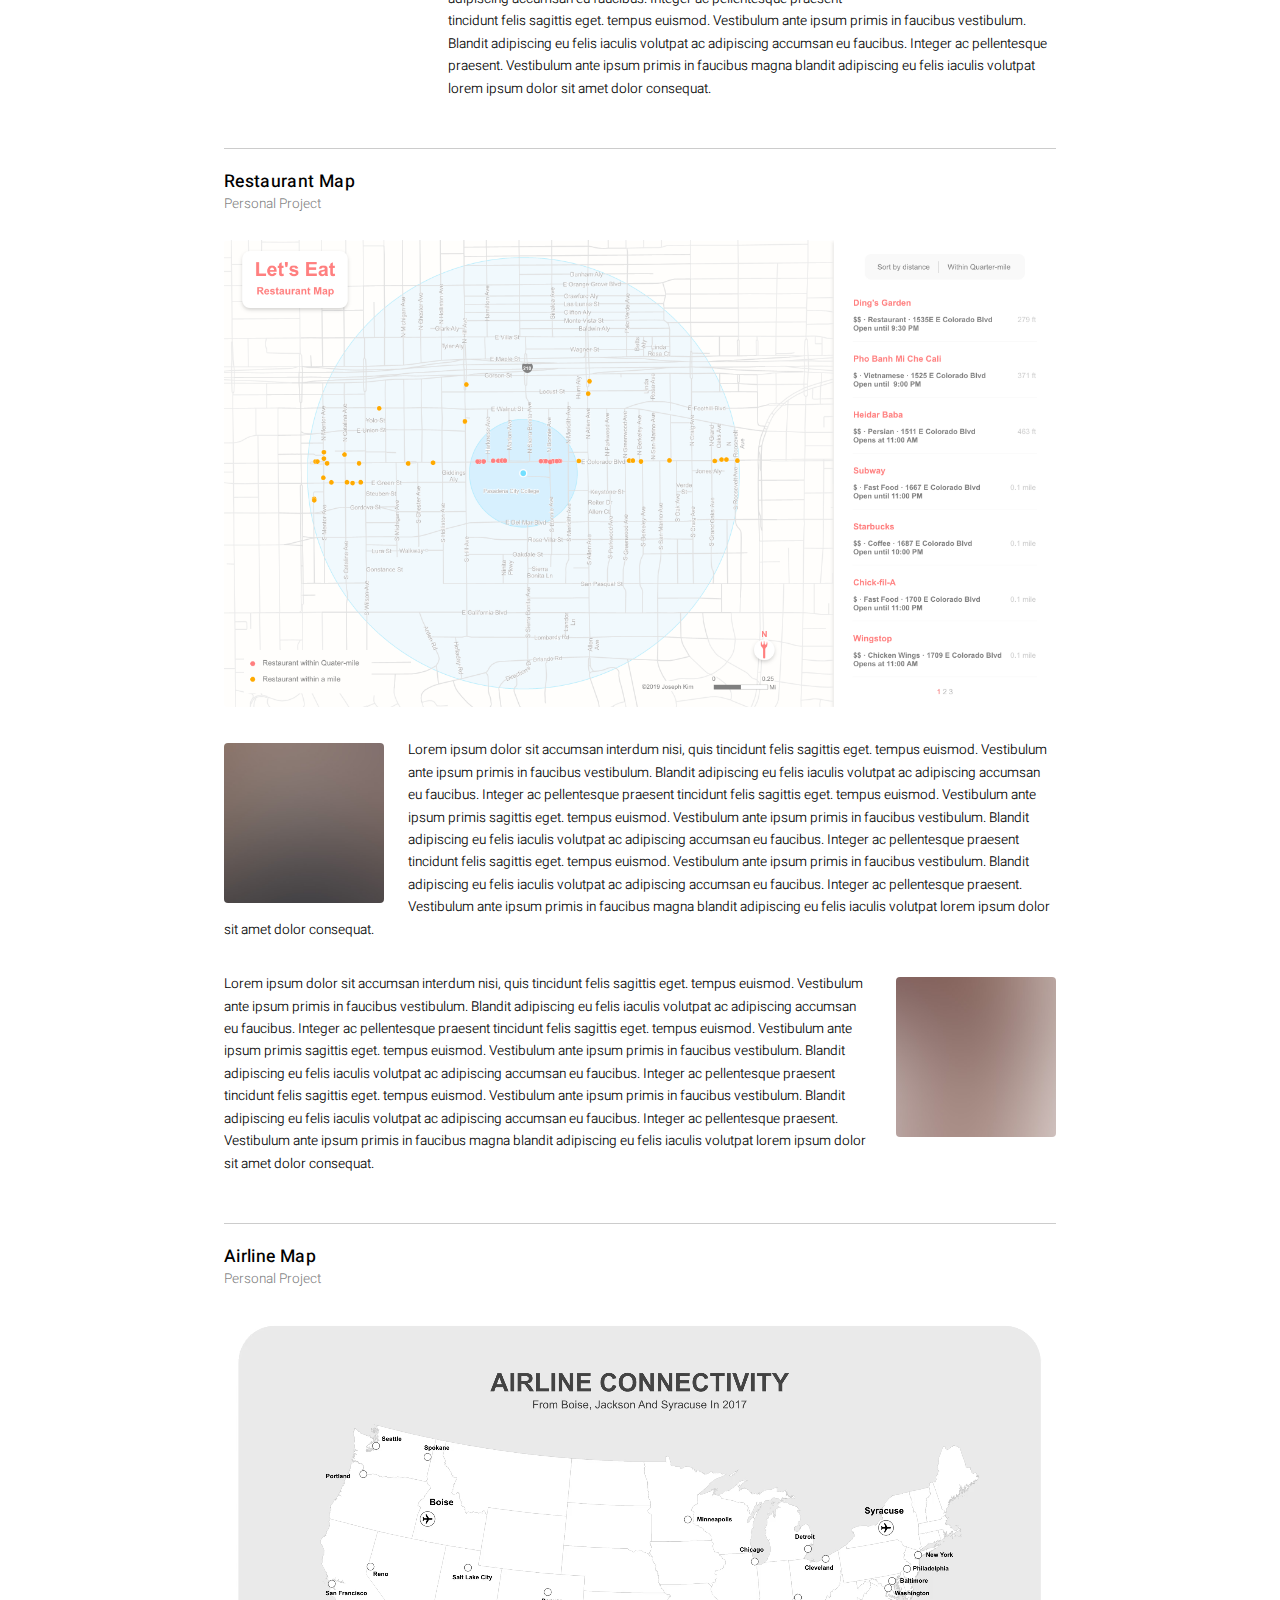
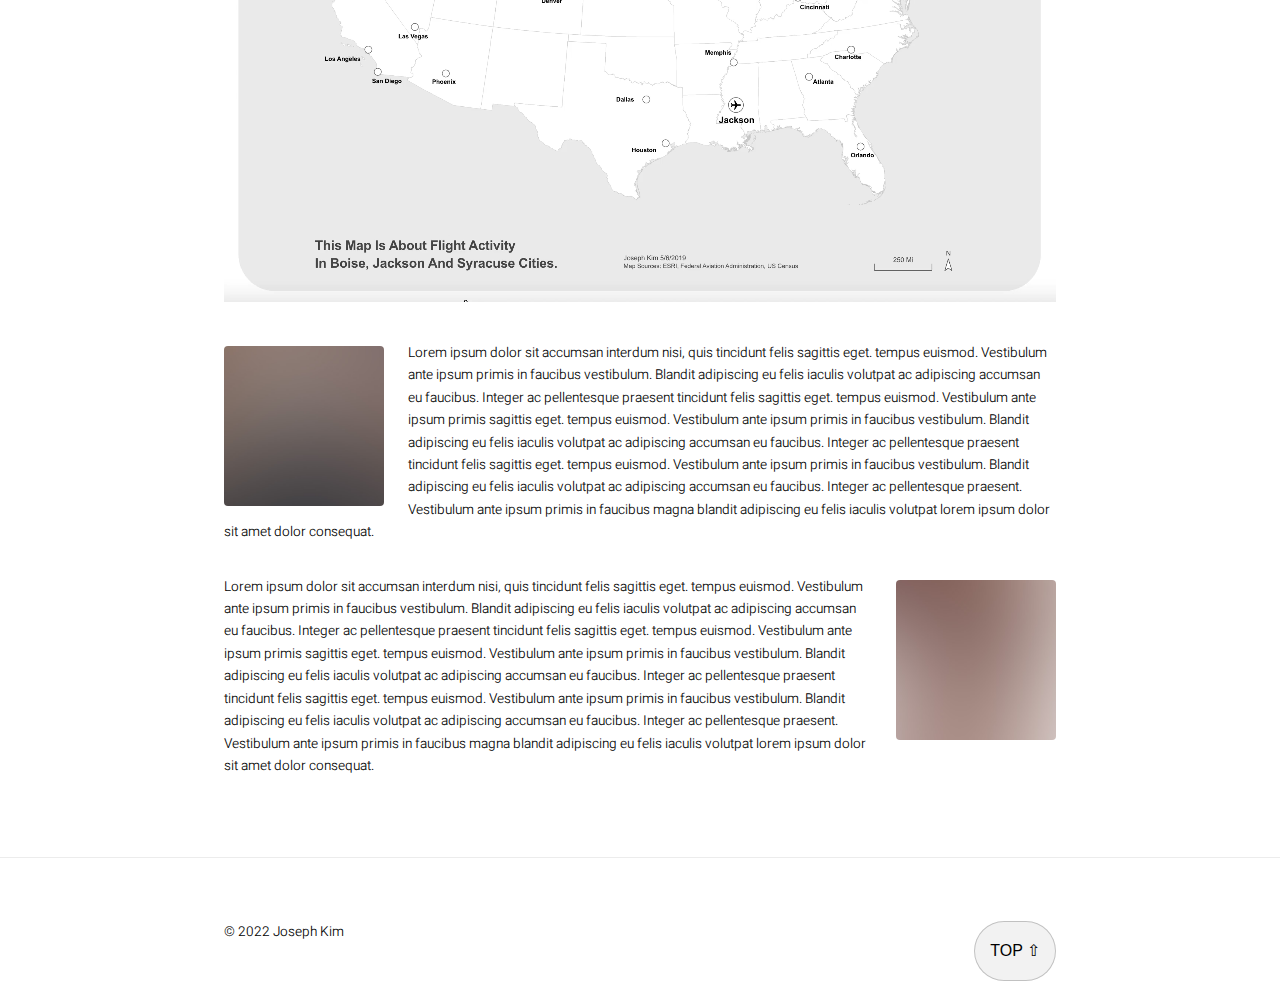
==== commit dfb496bd: "update" ====
--- a/index.html
+++ b/index.html
@@ -25,7 +25,7 @@
             <!-- Heading -->
             <section>
               <header>
-                <h3></h3>
+                <h3>About</h3>
               </header>
               <div class="content">
                 <header>
--- a/assets/css/main.css
+++ b/assets/css/main.css
@@ -1,5 +1,4 @@
 @import url(fontawesome-all.min.css);
-@import url("https://fonts.googleapis.com/css?family=Source+Sans+Pro:300,300i,400,400i");
 @import url('https://fonts.googleapis.com/css2?family=Bebas+Neue&family=Work+Sans:wght@200;500&display=swap');
 @import url('https://fonts.googleapis.com/css2?family=Heebo:wght@200;300;400;500&display=swap');
 @import url('https://fonts.cdnfonts.com/css/neue-haas-grotesk-display-pro');
